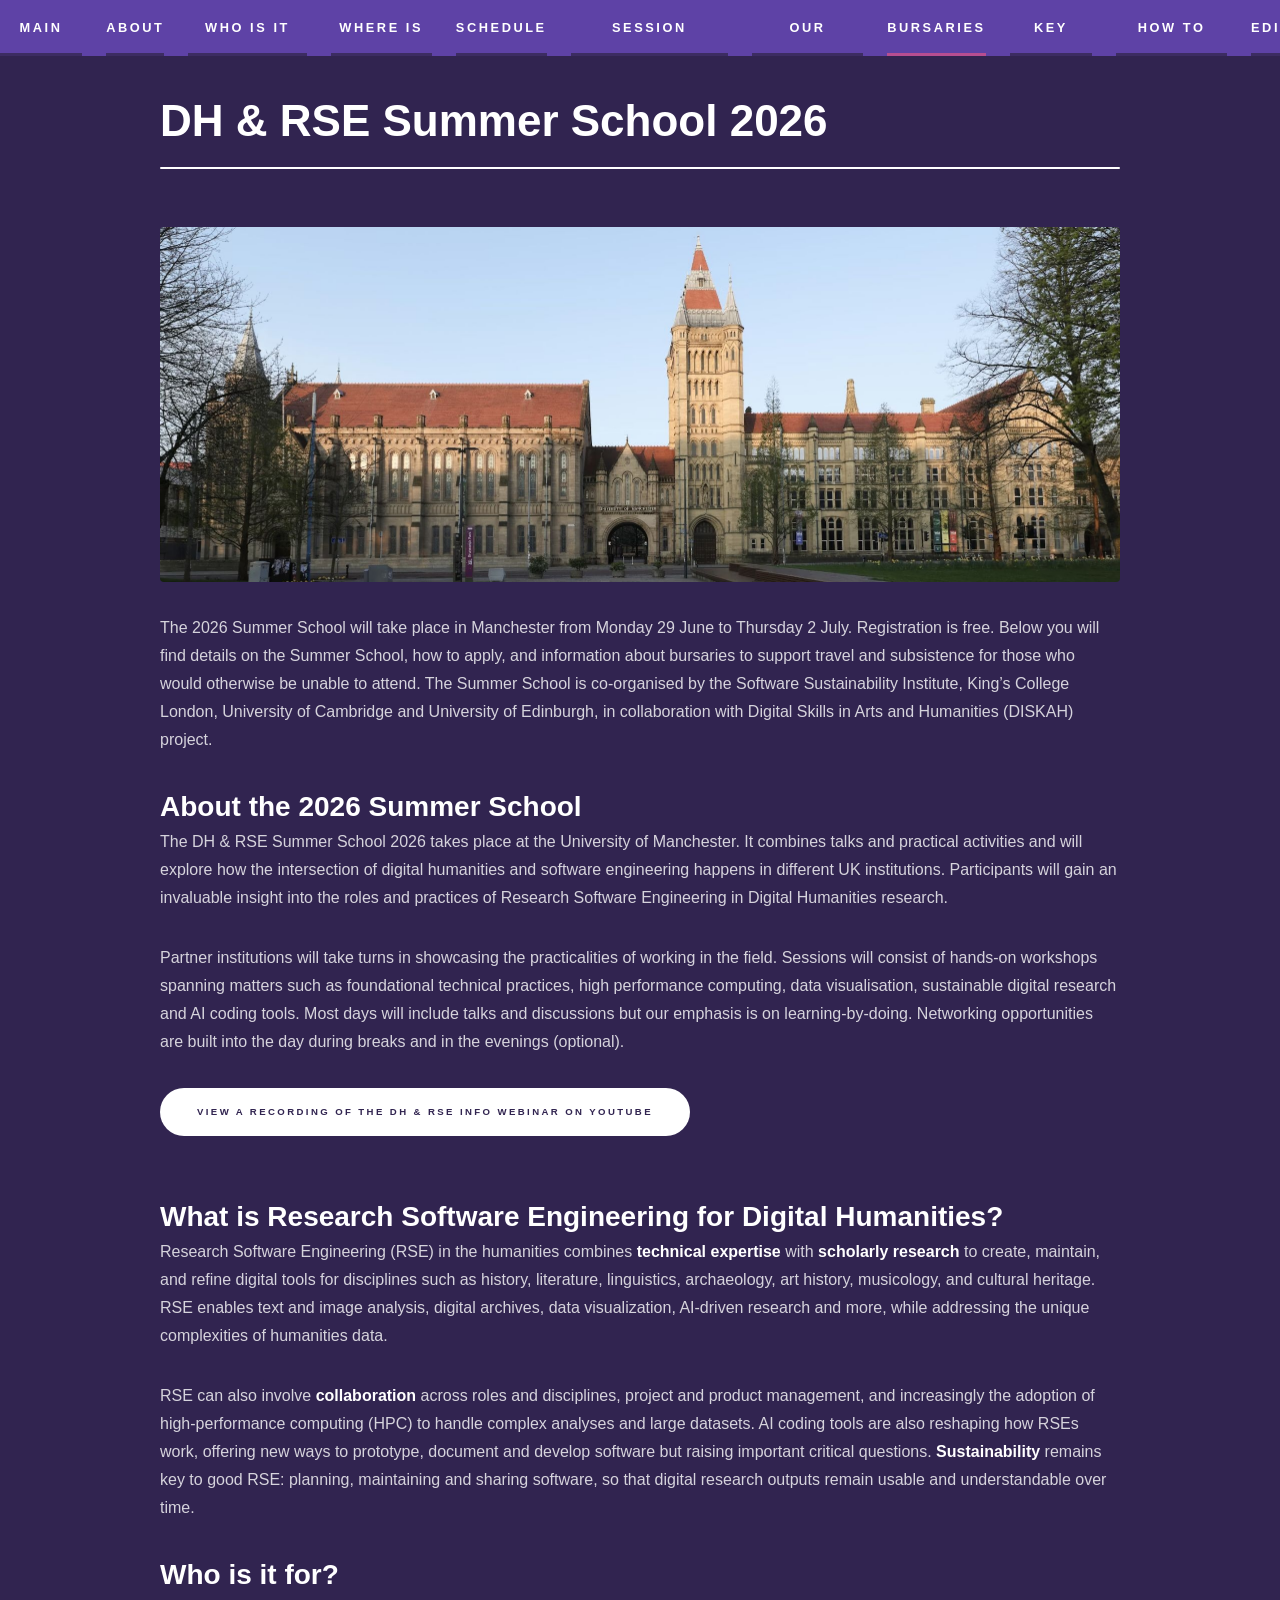
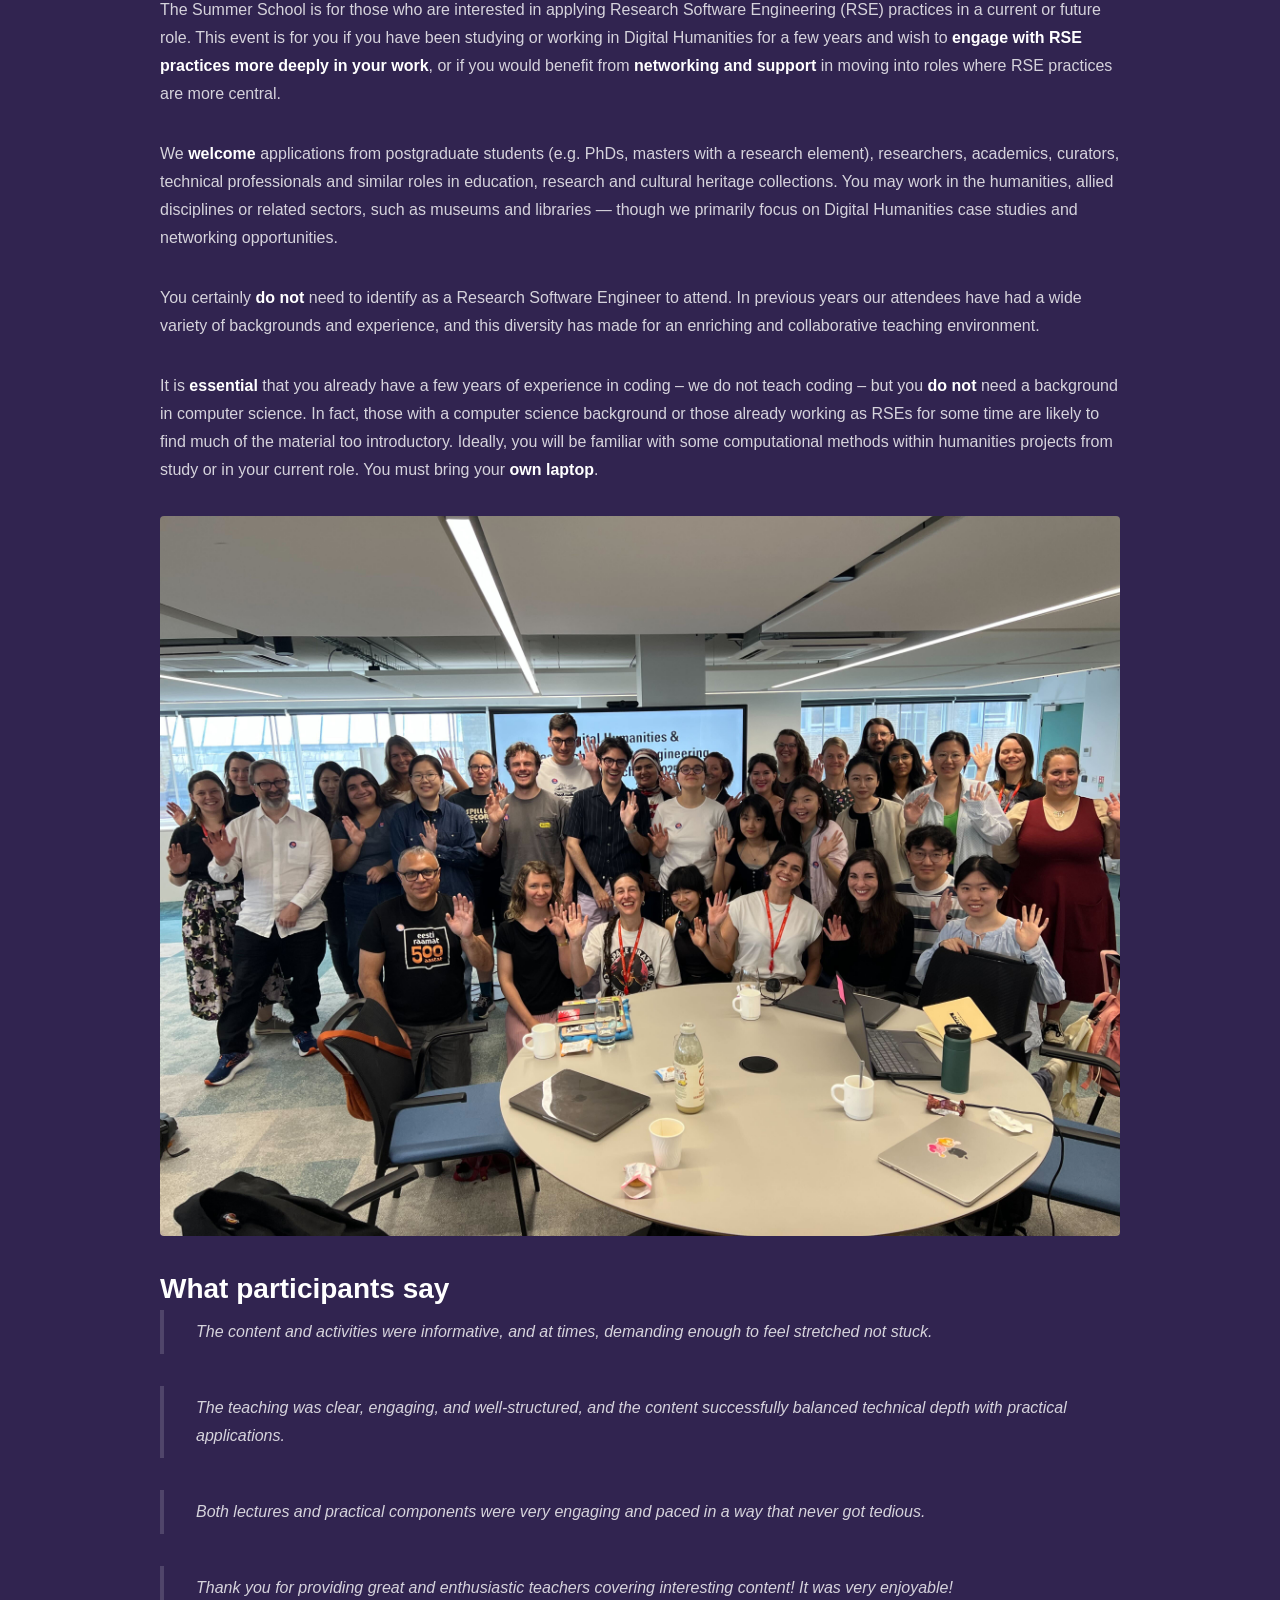
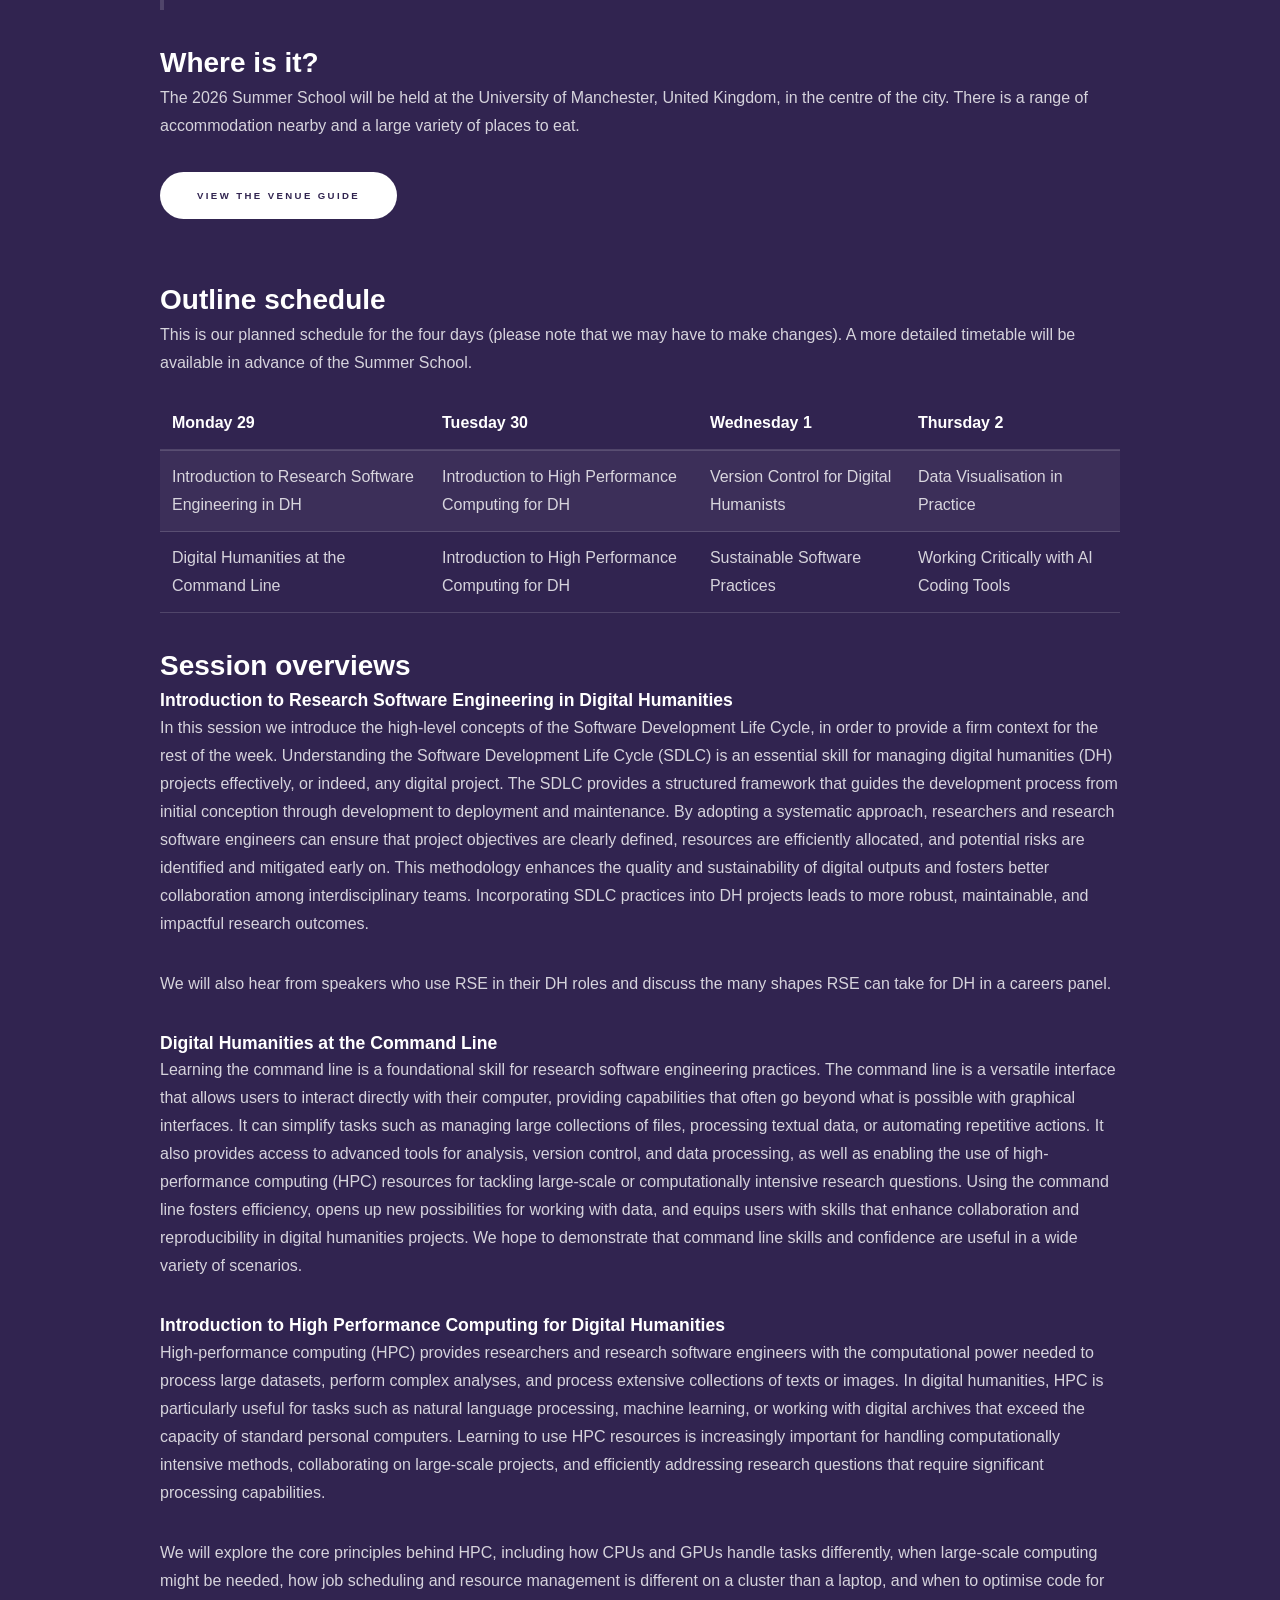
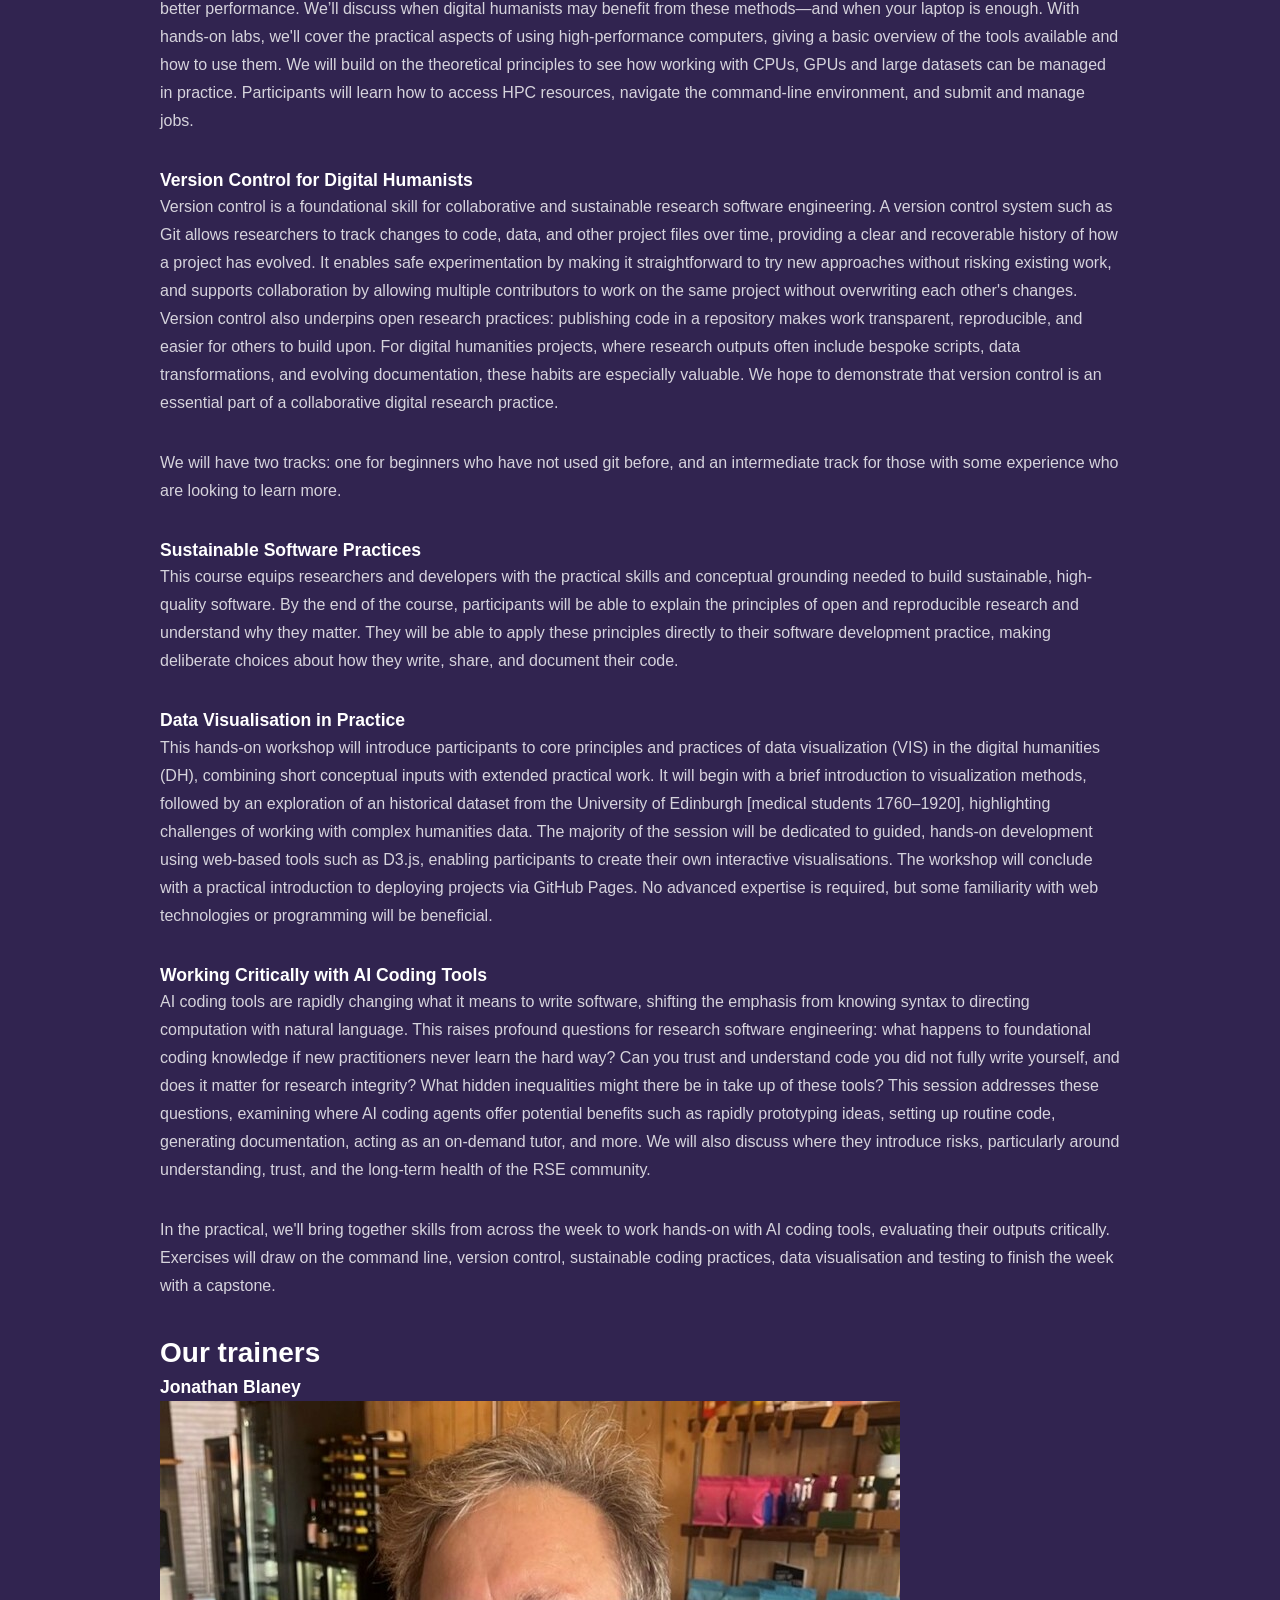
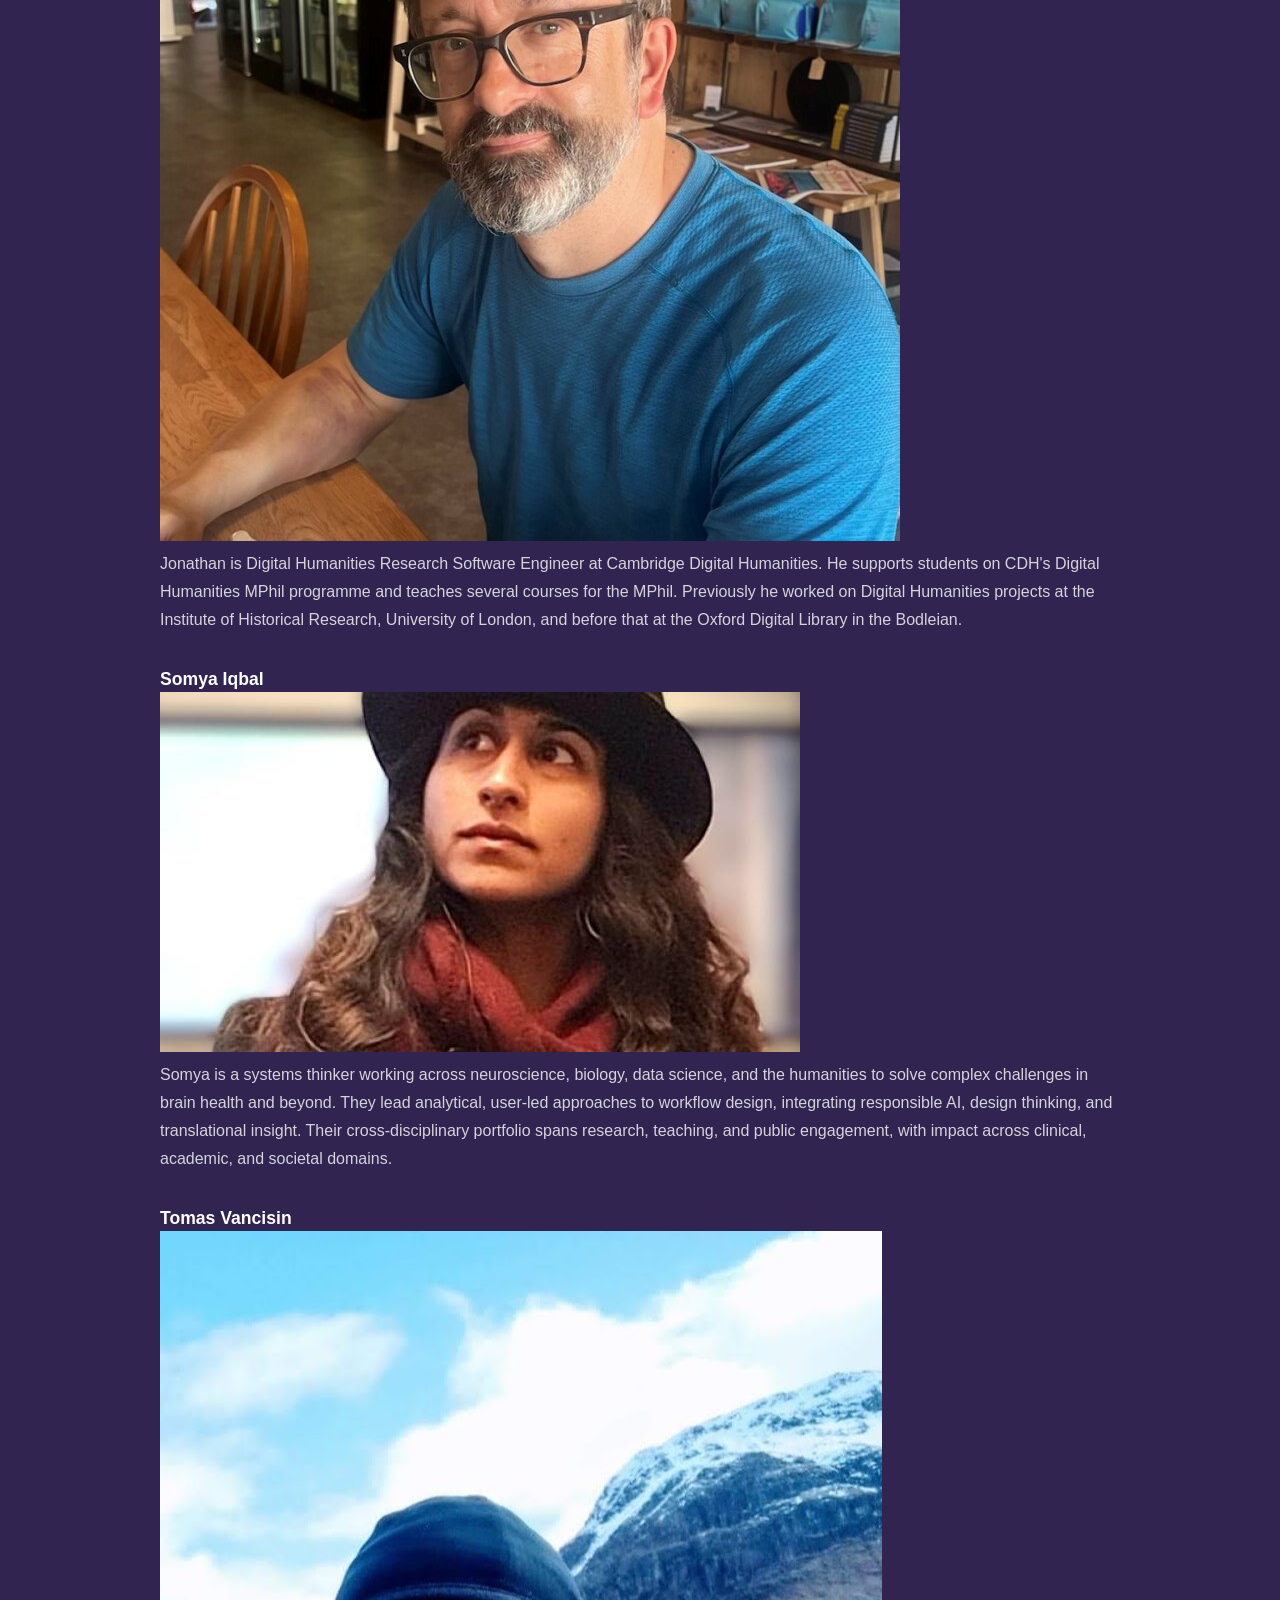
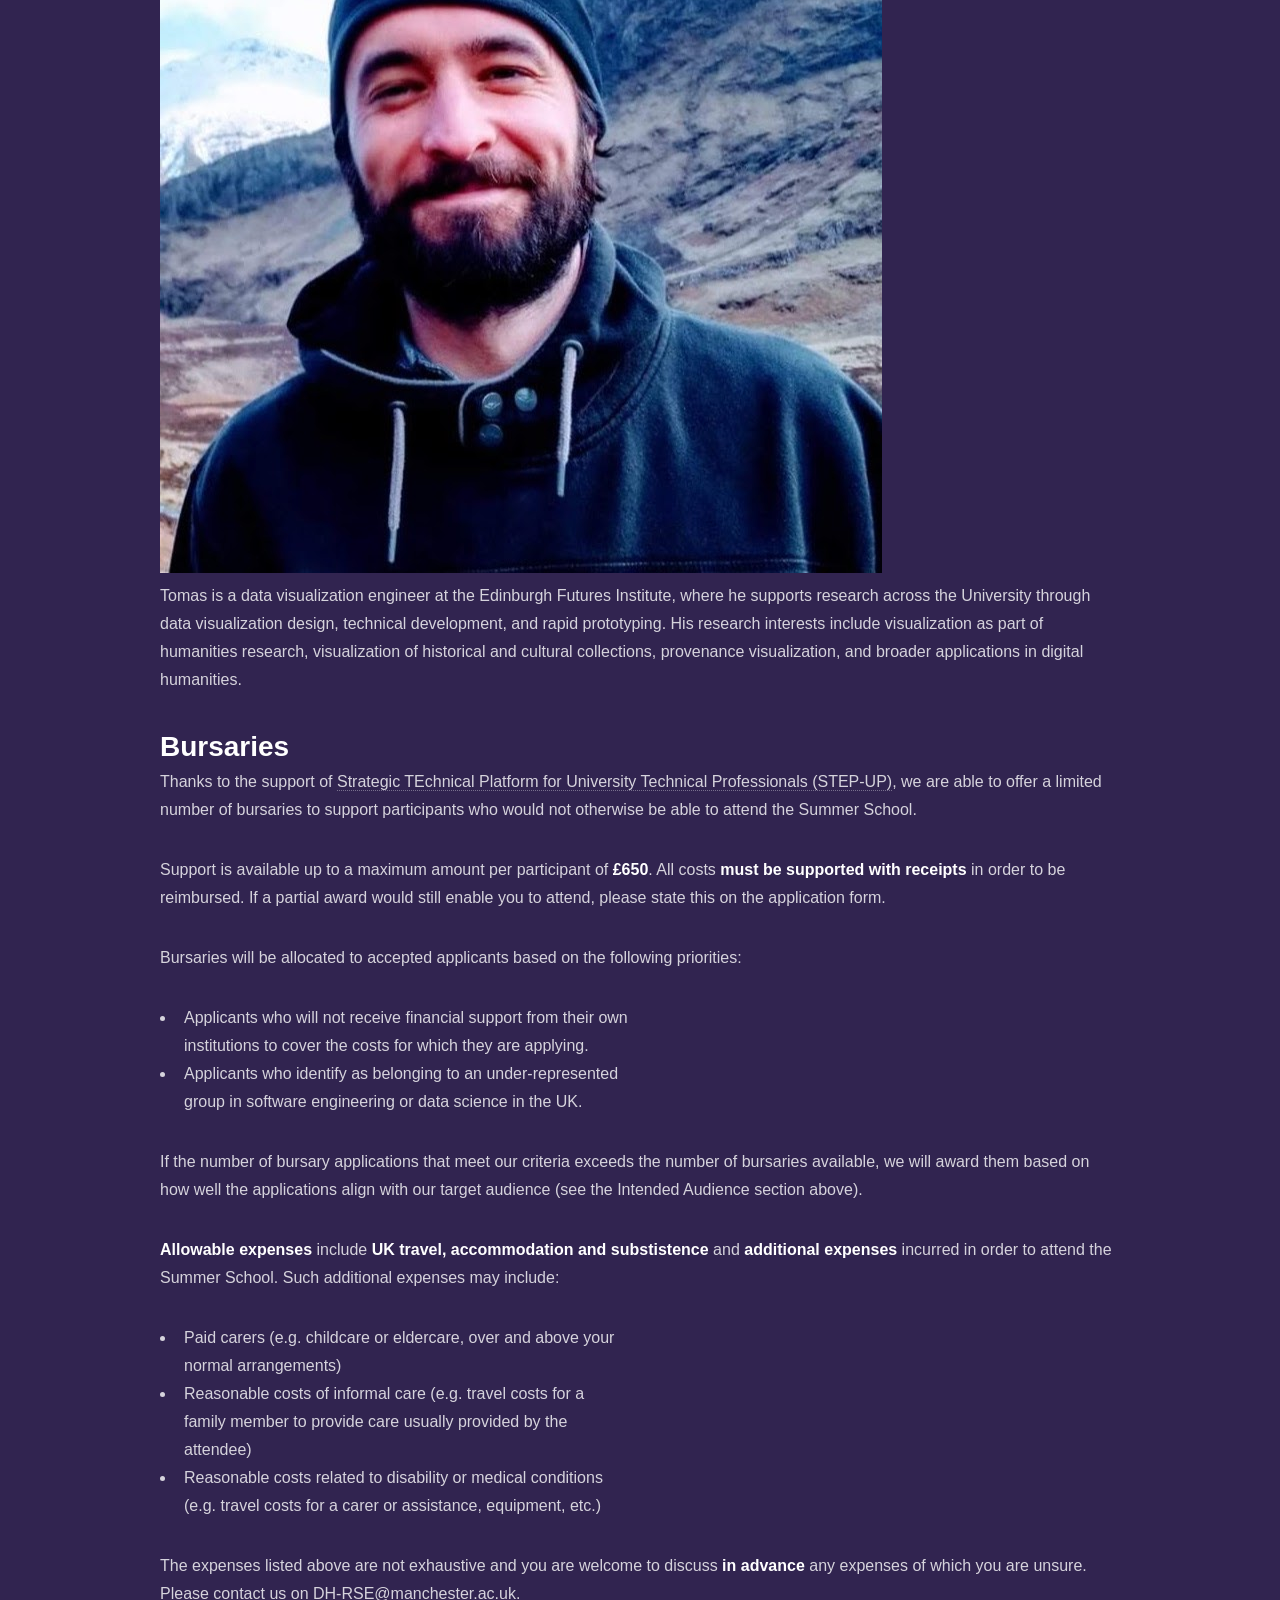
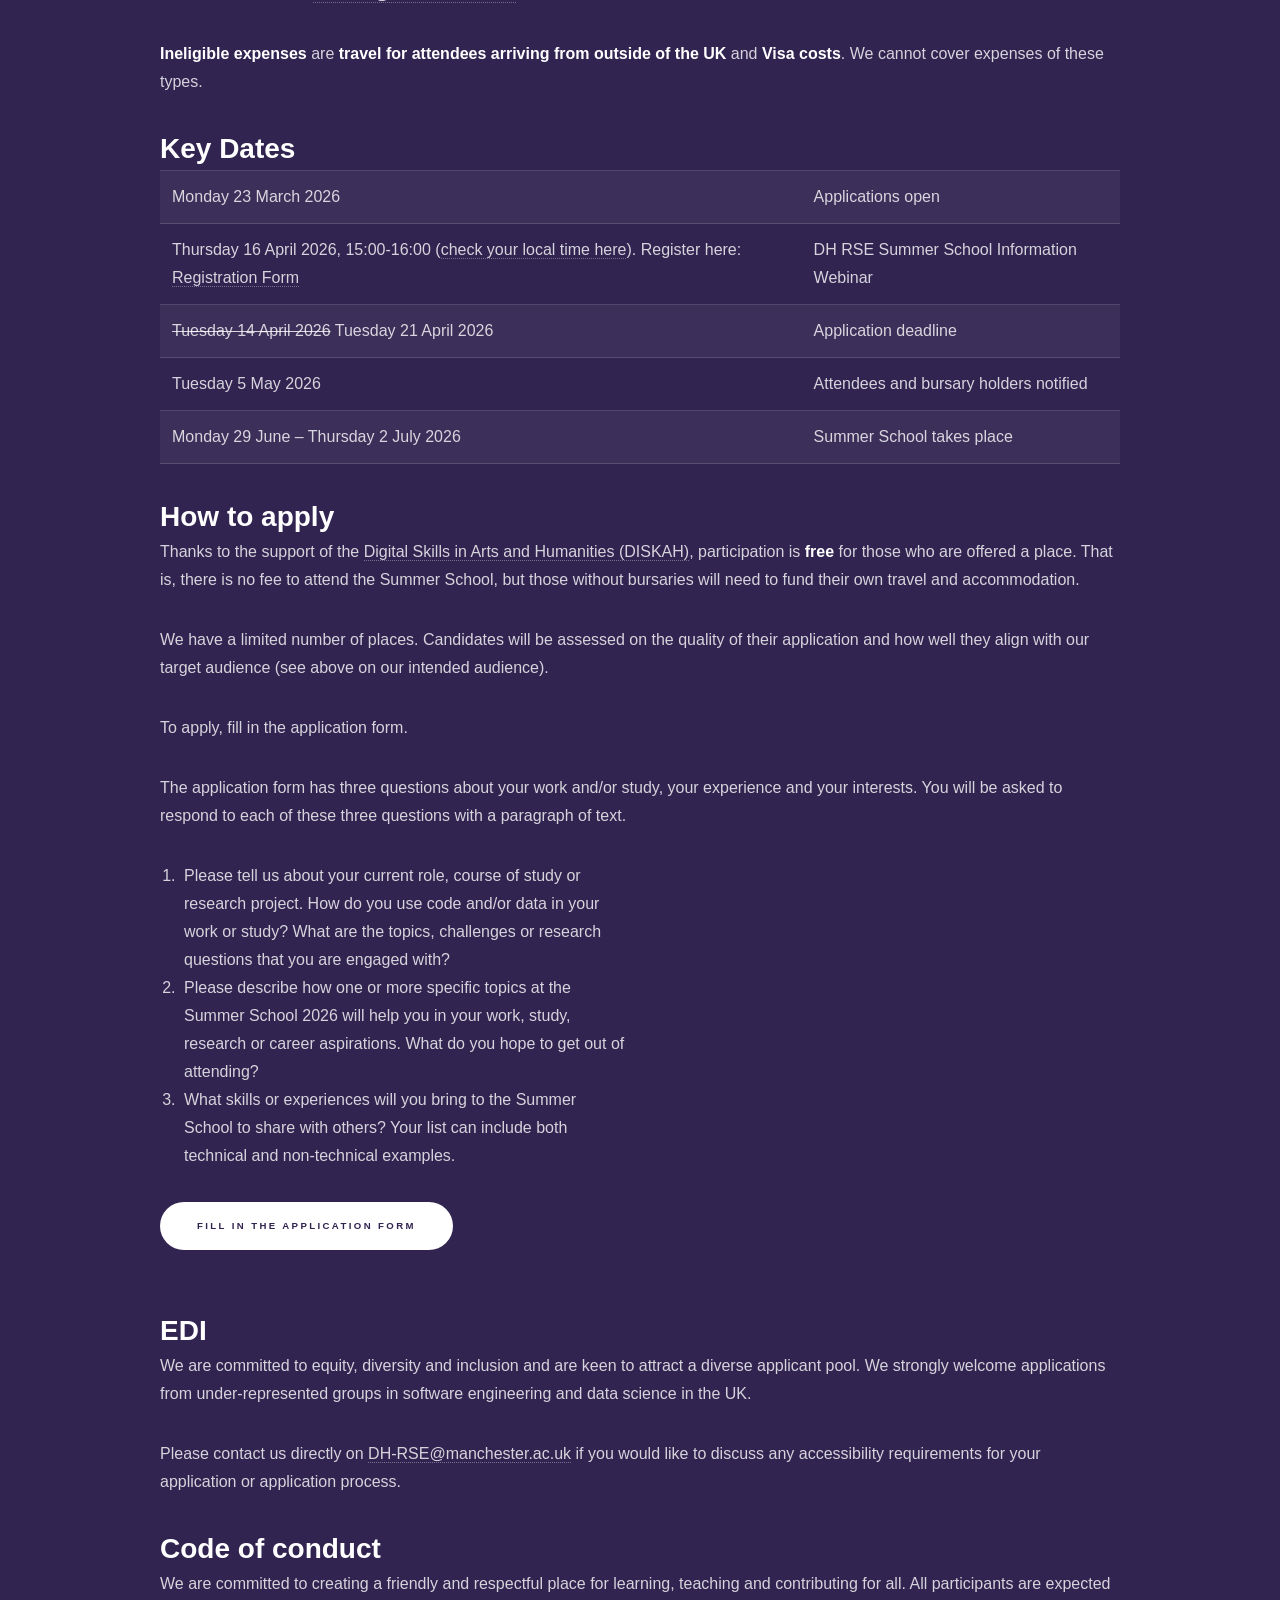
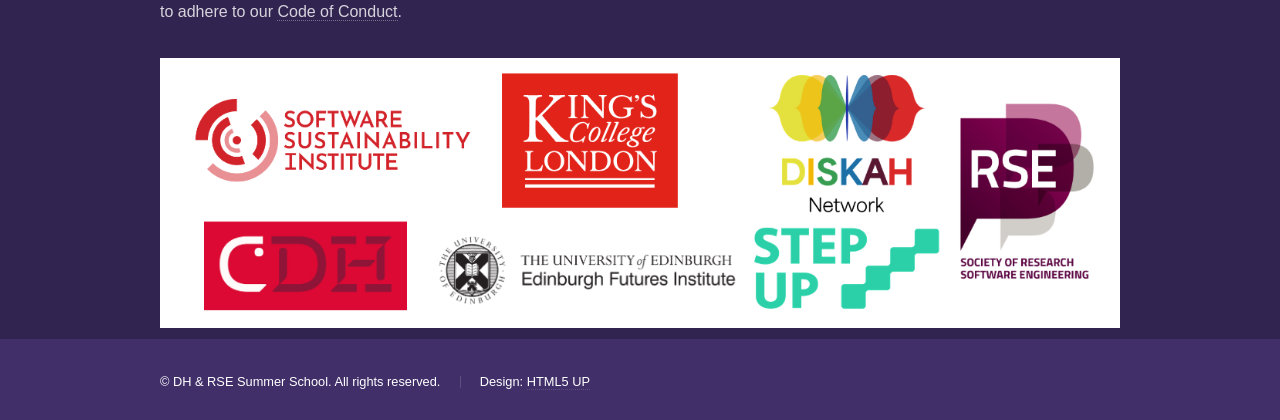
==== 2026.html @ 65054679 "correct image path again" ====
<!DOCTYPE HTML>
<!--
	Hyperspace by HTML5 UP
	html5up.net | @ajlkn
	Free for personal and commercial use under the CCA 3.0 license (html5up.net/license)
-->
<html>
	<head>
		<title>DH &amp; RSE Summer School 2026</title>
		<meta charset="utf-8" />
		<meta name="viewport" content="width=device-width, initial-scale=1, user-scalable=no" />
		<link rel="stylesheet" href="assets/css/main.css" />
		<noscript><link rel="stylesheet" href="assets/css/noscript.css" /></noscript>
		<style>
		    #sidebar {
		        background-color: #5e42a6;
		    }
		</style>
	</head>
	<body class="is-preload">

		<!-- Sidebar -->
			<section id="sidebar">
    			<div class="inner">
			        <nav>
			            <ul>
			                <li><a href="index.html">Main Page</a></li>
			                <li><a href="#about">About</a></li>
			                <li><a href="#who">Who is it for?</a></li>
			                <li><a href="#where">Where is it?</a></li>
							<li><a href="#schedule">Schedule</a></li>
			                <li><a href="#sessions">Session overviews</a></li>
					<li><a href="#trainers">Our trainers</a></li>
			                <li><a href="#bursaries">Bursaries</a></li>
							<li><a href="#dates">Key Dates</a></li>
			                <li><a href="#apply">How to apply</a></li>
							<li><a href="#edi">EDI</a></li>
			            </ul>
			        </nav>
			    </div>
			</section>

		<!-- Wrapper -->
			<div id="wrapper">

				<!-- Main -->
					<section id="main" class="wrapper">
						<div class="inner">
							<h1 class="major">DH &amp; RSE Summer School 2026</h1>
							<span class="image fit"><img src="images/pic04.jpg" alt="" /></span>
							<p>The 2026 Summer School will take place in Manchester from Monday 29 June to Thursday 2 July. Registration is free. Below you will find details on the Summer School, how to apply, and information about bursaries to support travel and subsistence for those who would otherwise be unable to attend. The Summer School is co-organised by the Software Sustainability Institute, King’s College London, University of Cambridge and University of Edinburgh, in collaboration with Digital Skills in Arts and Humanities (DISKAH) project.</p>
							
							<h2 id="about">About the 2026 Summer School</h2>
							<p>The DH &amp; RSE Summer School 2026 takes place at the University of Manchester. It combines talks and practical activities and will explore how the intersection of digital humanities and software engineering happens in different UK institutions. Participants will gain an invaluable insight into the roles and practices of Research Software Engineering in Digital Humanities research.</p>
							<p> Partner institutions will take turns in showcasing the practicalities of working in the field. Sessions will consist of hands-on workshops spanning matters such as foundational technical practices, high performance computing, data visualisation, sustainable digital research and AI coding tools. Most days will include talks and discussions but our emphasis is on learning-by-doing. Networking opportunities are built into the day during breaks and in the evenings (optional).</p>
							<a href="https://youtu.be/FRD8tSGB6t0" class="button primary">View a recording of the DH & RSE Info Webinar on Youtube</a> 
							<p>&nbsp;</p>
							
							<h2>What is Research Software Engineering for Digital Humanities?</h2>
							<p> Research Software Engineering (RSE) in the humanities combines <strong>technical expertise</strong> with <strong>scholarly research</strong> to create, maintain, and refine digital tools for disciplines such as history, literature, linguistics, archaeology, art history, musicology, and cultural heritage. RSE enables text and image analysis, digital archives, data visualization, AI-driven research and more, while addressing the unique complexities of humanities data.</p>

							<p>RSE can also involve <strong>collaboration</strong> across roles and disciplines, project and product management, and increasingly the adoption of high-performance computing (HPC) to handle complex analyses and large datasets. AI coding tools are also reshaping how RSEs work, offering new ways to prototype, document and develop software but raising important critical questions. <strong>Sustainability</strong> remains key to good RSE: planning, maintaining and sharing software, so that digital research outputs remain usable and understandable over time.</p>

							<h2 id="who">Who is it for?</h2>
							<p>The Summer School is for those who are interested in applying Research Software Engineering (RSE) practices in a current or future role. This event is for you if you have been studying or working in Digital Humanities for a few years and wish to <strong>engage with RSE practices more deeply in your work</strong>, or if you would benefit from <strong>networking and support</strong> in moving into roles where RSE practices are more central.</p>
							<p>We <strong>welcome</strong> applications from postgraduate students (e.g. PhDs, masters with a research element), researchers, academics, curators, technical professionals and similar roles in education, research and cultural heritage collections. You may work in the humanities, allied disciplines or related sectors, such as museums and libraries — though we primarily focus on Digital Humanities case studies and networking opportunities.</p>
							<p>You certainly <strong>do not</strong> need to identify as a Research Software Engineer to attend. In previous years our attendees have had a wide variety of backgrounds and experience, and this diversity has made for an enriching and collaborative teaching environment.</p>
							<p>It is <strong>essential</strong> that you already have a few years of experience in coding – we do not teach coding – but you <strong>do not</strong> need a background in computer science. In fact, those with a computer science background or those already working as RSEs for some time are likely to find much of the material too introductory. Ideally, you will be familiar with some computational methods within humanities projects from study or in your current role. You must bring your <strong>own laptop</strong>.
							<p>

							<span class="image fit"><img src="images/pic07.jpg" alt="" /></span>

							<h2>What participants say</h2>	
							<blockquote>The content and activities were informative, and at times, demanding enough to feel stretched not stuck.</blockquote>
							<blockquote>The teaching was clear, engaging, and well-structured, and the content successfully balanced technical depth with practical applications.</blockquote>
							<blockquote>Both lectures and practical components were very engaging and paced in a way that never got tedious.</blockquote>
							<blockquote>Thank you for providing great and enthusiastic teachers covering interesting content! It was very enjoyable!</blockquote>	
							
							<h2 id="where">Where is it?</h2>

							<p>The 2026 Summer School will be held at the University of Manchester, United Kingdom, in the centre of the city. There is a range of accommodation nearby and a large variety of places to eat.</p>
							<a href="practical-information.html" class="button primary">View the venue guide</a> 
							<p>&nbsp;</p>
							<h2 id="schedule">Outline schedule</h2>
							<p>This is our planned schedule for the four days (please note that we may have to make changes). A more detailed timetable will be available in advance of the Summer School.</p>
									<div class="table-wrapper">
										<table>
											<thead>
												<tr>
													<th>Monday 29</th>
													<th>Tuesday 30</th>
													<th>Wednesday 1</th>
													<th>Thursday 2</th>
												</tr>
											</thead>
											<tbody>
												<tr>
													<td>Introduction to Research Software Engineering in DH</td>
													<td>Introduction to High Performance Computing for DH</td>
													<td>Version Control for Digital Humanists</td>
													<td>Data Visualisation in Practice</td>
												</tr>
												<tr>
													<td>Digital Humanities at the Command Line</td>
													<td>Introduction to High Performance Computing for DH</td>
													<td>Sustainable Software Practices</td>
													<td>Working Critically with AI Coding Tools</td>
												</tr>
											</tbody>
										</table>
									</div>

							<h2 id="sessions">Session overviews</h2>
							<h3>Introduction to Research Software Engineering in Digital Humanities</h3>
							<p>In this session we introduce the high-level concepts of the Software Development Life Cycle, in order to provide a firm context for the rest of the week. Understanding the Software Development Life Cycle (SDLC) is an essential skill for managing digital humanities (DH) projects effectively, or indeed, any digital project. The SDLC provides a structured framework that guides the development process from initial conception through development to deployment and maintenance. By adopting a systematic approach, researchers and research software engineers can ensure that project objectives are clearly defined, resources are efficiently allocated, and potential risks are identified and mitigated early on. This methodology enhances the quality and sustainability of digital outputs and fosters better collaboration among interdisciplinary teams. Incorporating SDLC practices into DH projects leads to more robust, maintainable, and impactful research outcomes. </p>
							<p>We will also hear from speakers who use RSE in their DH roles and discuss the many shapes RSE can take for DH in a careers panel.</p>

							<h3>Digital Humanities at the Command Line</h3>
							<p>Learning the command line is a foundational skill for research software engineering practices. The command line is a versatile interface that allows users to interact directly with their computer, providing capabilities that often go beyond what is possible with graphical interfaces. It can simplify tasks such as managing large collections of files, processing textual data, or automating repetitive actions. It also provides access to advanced tools for analysis, version control, and data processing, as well as enabling the use of high-performance computing (HPC) resources for tackling large-scale or computationally intensive research questions. Using the command line fosters efficiency, opens up new possibilities for working with data, and equips users with skills that enhance collaboration and reproducibility in digital humanities projects. We hope to demonstrate that command line skills and confidence are useful in a wide variety of scenarios.</p>
							
							<h3>Introduction to High Performance Computing for Digital Humanities</h3>
							<p>High-performance computing (HPC) provides researchers and research software engineers with the computational power needed to process large datasets, perform complex analyses, and process extensive collections of texts or images. In digital humanities, HPC is particularly useful for tasks such as natural language processing, machine learning, or working with digital archives that exceed the capacity of standard personal computers. Learning to use HPC resources is increasingly important for handling computationally intensive methods, collaborating on large-scale projects, and efficiently addressing research questions that require significant processing capabilities. </p>
						    <p>We will explore the core principles behind HPC, including how CPUs and GPUs handle tasks differently, when large-scale computing might be needed, how job scheduling and resource management is different on a cluster than a laptop, and when to optimise code for better performance. We’ll discuss when digital humanists may benefit from these methods—and when your laptop is enough. With hands-on labs, we'll cover the practical aspects of using high-performance computers, giving a basic overview of the tools available and how to use them. We will build on the theoretical principles to see how working with CPUs, GPUs and large datasets can be managed in practice. Participants will learn how to access HPC resources, navigate the command-line environment, and submit and manage jobs.</p>

							<h3>Version Control for Digital Humanists</h3>
							<p>Version control is a foundational skill for collaborative and sustainable research software engineering. A version control system such as Git allows researchers to track changes to code, data, and other project files over time, providing a clear and recoverable history of how a project has evolved. It enables safe experimentation by making it straightforward to try new approaches without risking existing work, and supports collaboration by allowing multiple contributors to work on the same project without overwriting each other's changes. Version control also underpins open research practices: publishing code in a repository makes work transparent, reproducible, and easier for others to build upon. For digital humanities projects, where research outputs often include bespoke scripts, data transformations, and evolving documentation, these habits are especially valuable. We hope to demonstrate that version control is an essential part of a collaborative digital research practice. </p>
							<p>We will have two tracks: one for beginners who have not used git before, and an intermediate track for those with some experience who are looking to learn more.</p>

							<h3>Sustainable Software Practices</h3>
							<p>This course equips researchers and developers with the practical skills and conceptual grounding needed to build sustainable, high-quality software. By the end of the course, participants will be able to explain the principles of open and reproducible research and understand why they matter. They will be able to apply these principles directly to their software development practice, making deliberate choices about how they write, share, and document their code.</p>
							
							<h3>Data Visualisation in Practice</h3>
							<p>This hands-on workshop will introduce participants to core principles and practices of data visualization (VIS) in the digital humanities (DH), combining short conceptual inputs with extended practical work. It will begin with a brief introduction to visualization methods, followed by an exploration of an historical dataset from the University of Edinburgh [medical students 1760–1920], highlighting challenges of working with complex humanities data. The majority of the session will be dedicated to guided, hands-on development using web-based tools such as D3.js, enabling participants to create their own interactive visualisations. The workshop will conclude with a practical introduction to deploying projects via GitHub Pages. No advanced expertise is required, but some familiarity with web technologies or programming will be beneficial.</p>

							<h3>Working Critically with AI Coding Tools</h3>
							<p>AI coding tools are rapidly changing what it means to write software, shifting the emphasis from knowing syntax to directing computation with natural language. This raises profound questions for research software engineering: what happens to foundational coding knowledge if new practitioners never learn the hard way? Can you trust and understand code you did not fully write yourself, and does it matter for research integrity? What hidden inequalities might there be in take up of these tools? This session addresses these questions, examining where AI coding agents offer potential benefits such as rapidly prototyping ideas, setting up routine code, generating documentation, acting as an on-demand tutor, and more. We will also discuss where they introduce risks, particularly around understanding, trust, and the long-term health of the RSE community.</p>

							<p>In the practical, we'll bring together skills from across the week to work hands-on with AI coding tools, evaluating their outputs critically. Exercises will draw on the command line, version control, sustainable coding practices, data visualisation and testing to finish the week with a capstone.</p>
							
							<h2 id="trainers">Our trainers</h2>
							<h3>Jonathan Blaney</h3>
							<figure>
							<img src="images/jonathan.jpg" alt="portrait of Jonathan">
							</figure>
							<p>Jonathan is Digital Humanities Research Software Engineer at Cambridge Digital Humanities. He supports students on CDH's Digital Humanities MPhil programme and teaches several courses for the MPhil. Previously he worked on Digital Humanities projects at the Institute of Historical Research, University of London, and before that at the Oxford Digital Library in the Bodleian.</p> 
							<h3>Somya Iqbal</h3>

							<figure>
							<img src="images/somya.jpg" alt="portrait of Somya">
							</figure>
							<p>Somya is a systems thinker working across neuroscience, biology, data science, and the humanities to solve complex challenges in brain health and beyond. They lead analytical, user-led approaches to workflow design, integrating responsible AI, design thinking, and translational insight. Their cross-disciplinary portfolio spans research, teaching, and public engagement, with impact across clinical, academic, and societal domains.</p>
							<h3>Tomas Vancisin</h3>
							<figure>
							<img src="images/tomas.png" alt="portrait of Tomas">
							</figure>
							<p>Tomas is a data visualization engineer at the Edinburgh Futures Institute, where he supports research across the University through data visualization design, technical development, and rapid prototyping. His research interests include visualization as part of humanities research, visualization of historical and cultural collections, provenance visualization, and broader applications in digital humanities.</p>

							<h2 id="bursaries">Bursaries</h2>
							<p>Thanks to the support of <a href="https://step-up.ac.uk/">Strategic TEchnical Platform for University Technical Professionals (STEP-UP)</a>, we are able to offer a limited number of bursaries to support participants who would not otherwise be able to attend the Summer School.</p>
							<p>Support is available up to a maximum amount per participant of <strong>£650</strong>. All costs <strong>must be supported with receipts</strong> in order to be reimbursed. If a partial award would still enable you to attend, please state this on the application form.</p> 
							<p>Bursaries will be allocated to accepted applicants based on the following priorities: </p>

									<div class="row">
										<div class="col-6 col-12-medium">
										    <ul>
											<li>Applicants who will not receive financial support from their own institutions to cover the costs for which they are applying. </li>
											<li>Applicants who identify as belonging to an under-represented group in software engineering or data science in the UK. </li>
										    </ul>
										</div></div>
										<p>If the number of bursary applications that meet our criteria exceeds the number of bursaries available, we will award them based on how well the applications align with our target audience (see the Intended Audience section above).</p>
							<p><strong>Allowable expenses</strong> include <strong>UK travel, accommodation and substistence</strong> and <strong>additional expenses</strong> incurred in order to attend the Summer School. Such additional expenses may include:</p>

									<div class="row">
										<div class="col-6 col-12-medium">
										    <ul>
											<li>Paid carers (e.g. childcare or eldercare, over and above your normal arrangements) </li>
											<li>Reasonable costs of informal care (e.g. travel costs for a family member to provide care usually provided by the attendee)</li>
											<li>Reasonable costs related to disability or medical conditions (e.g. travel costs for a carer or assistance, equipment, etc.) </li>
										    </ul></div></div>
										    <p>The expenses listed above are not exhaustive and you are welcome to discuss <strong>in advance</strong> any expenses of which you are unsure. Please contact us on <a href="mailto:DH-RSE@manchester.ac.uk">DH-RSE@manchester.ac.uk</a>.</p>
										    <p><strong>Ineligible expenses</strong> are <strong>travel for attendees arriving from outside of the UK</strong> and <strong>Visa costs</strong>. We cannot cover expenses of these types.</p>
							<h2 id="dates">Key Dates</h2>
							<table>
							  <tr>
							    <td>Monday 23 March 2026</td>
							    <td>Applications open</td>
							  </tr>
							  <tr>
								<td>Thursday 16 April 2026, 15:00-16:00 (<a href="https://www.timeanddate.com/worldclock/fixedtime.html?msg=DH+RSE+Webinar&iso=20260416T15&p1=302&ah=1">check your local time here</a>). Register here: <a href="https://forms.cloud.microsoft/e/wnU5zN9x1q">Registration Form</a></td>
							  	<td>DH RSE Summer School Information Webinar</td>
							  </tr>
							  <tr>
							   <td><s>Tuesday 14 April 2026</s> Tuesday 21 April 2026</td>
							    <td>Application deadline</td>
							  </tr>
							  <tr>
							    <td>Tuesday 5 May 2026</td>
							    <td>Attendees and bursary holders notified</td>
							  </tr>
							  <tr>
							    <td>Monday 29 June – Thursday 2 July 2026</td>
							    <td>Summer School takes place</td>
							  </tr>
							</table>
							<h2 id="apply">How to apply</h2>		
							<p>Thanks to the support of the <a href="https://www.diskah.org/">Digital Skills in Arts and Humanities (DISKAH)</a>, participation is <strong>free</strong> for those who are offered a place. That is, there is no fee to attend the Summer School, but those without bursaries will need to fund their own travel and accommodation.</p>
							<p>We have a limited number of places. Candidates will be assessed on the quality of their application and how well they align with our target audience (see above on our intended audience).</p>
							<p>To apply, fill in the application form.</p>
							<p>The application form has three questions about your work and/or study, your experience and your interests. You will be asked to respond to each of these three questions with a paragraph of text.</p>


									<div class="row">
										<div class="col-6 col-12-medium">
										    <ol>
											<li>Please tell us about your current role, course of study or research project. How do you use code and/or data in your work or study? What are the topics, challenges or research questions that you are engaged with?</li>
											<li>Please describe how one or more specific topics at the Summer School 2026 will help you in your work, study, research or career aspirations. What do you hope to get out of attending?</li>

											<li>What skills or experiences will you bring to the Summer School to share with others? Your list can include both technical and non-technical examples.</li>
										    </ol>
										</div></div>
							<a href="https://forms.office.com/e/Ksh22Pkqrc" class="button primary">Fill in the Application Form</a>
							<p>&nbsp;</p>
							<h2 id="edi">EDI</h2>
							<p>We are committed to equity, diversity and inclusion and are keen to attract a diverse applicant pool. We strongly welcome applications from under-represented groups in software engineering and data science in the UK.</p>

							<p>Please contact us directly on <a href="mailto:DH-RSE@manchester.ac.uk">DH-RSE@manchester.ac.uk</a> if you would like to discuss any accessibility requirements for your application or application process.</p>
							<h2>Code of conduct</h2>
							<p>We are committed to creating a friendly and respectful place for learning, teaching and contributing for all. All participants are expected to adhere to our <a href="https://dh-rse-summer-school.github.io/DH-RSE-Website/conduct.html">Code of Conduct</a>.</p>

							</p>
						<!-- Image Banner -->
							<section class="image-banner">
								<img src="images/banner.png" alt="Summer School Logos" />
							</section>

						</div>
					</section>

			</div>

			<!-- footer --> 
			<footer id="footer" class="wrapper alt">
				<div class="inner">
					<ul class="menu">
						<li>&copy; DH &amp; RSE Summer School. All rights reserved.</li><li>Design: <a href="http://html5up.net">HTML5 UP</a></li>
					</ul>
				</div>
			</footer>
		<!-- Scripts -->
			<script src="assets/js/jquery.min.js"></script>
			<script src="assets/js/jquery.scrollex.min.js"></script>
			<script src="assets/js/jquery.scrolly.min.js"></script>
			<script src="assets/js/browser.min.js"></script>
			<script src="assets/js/breakpoints.min.js"></script>
			<script src="assets/js/util.js"></script>
			<script src="assets/js/main.js"></script>

	</body>
</html>
---- assets/css/main.css ----
@import url(fontawesome-all.min.css);

/*
	Hyperspace by HTML5 UP
	html5up.net | @ajlkn
	Free for personal and commercial use under the CCA 3.0 license (html5up.net/license)
*/

html, body, div, span, applet, object,
iframe, h1, h2, h3, h4, h5, h6, p, blockquote,
pre, a, abbr, acronym, address, big, cite,
code, del, dfn, em, img, ins, kbd, q, s, samp,
small, strike, strong, sub, sup, tt, var, b,
u, i, center, dl, dt, dd, ol, ul, li, fieldset,
form, label, legend, table, caption, tbody,
tfoot, thead, tr, th, td, article, aside,
canvas, details, embed, figure, figcaption,
footer, header, hgroup, menu, nav, output, ruby,
section, summary, time, mark, audio, video {
	margin: 0;
	padding: 0;
	border: 0;
	font-size: 100%;
	font: inherit;
	vertical-align: baseline;}

article, aside, details, figcaption, figure,
footer, header, hgroup, menu, nav, section {
	display: block;}

body {
	line-height: 1;
}

ol, ul {
	list-style: none;
}

blockquote, q {
	quotes: none;
}

	blockquote:before, blockquote:after, q:before, q:after {
		content: '';
		content: none;
	}

table {
	border-collapse: collapse;
	border-spacing: 0;
}

body {
	-webkit-text-size-adjust: none;
}

mark {
	background-color: transparent;
	color: inherit;
}

input::-moz-focus-inner {
	border: 0;
	padding: 0;
}

input, select, textarea {
	-moz-appearance: none;
	-webkit-appearance: none;
	-ms-appearance: none;
	appearance: none;
}

/* Basic */

	@-ms-viewport {
		width: device-width;
	}

	body {
		-ms-overflow-style: scrollbar;
	}

	@media screen and (max-width: 480px) {

		html, body {
			min-width: 320px;
		}

	}

	html {
		box-sizing: border-box;
	}

	*, *:before, *:after {
		box-sizing: inherit;
	}

	body {
		background: #312450;
	}

		body.is-preload *, body.is-preload *:before, body.is-preload *:after {
			-moz-animation: none !important;
			-webkit-animation: none !important;
			-ms-animation: none !important;
			animation: none !important;
			-moz-transition: none !important;
			-webkit-transition: none !important;
			-ms-transition: none !important;
			transition: none !important;
		}

/* Type */

	body, input, select, textarea {
		color: rgba(255, 255, 255, 0.8);
		font-family: Arial, Helvetica, sans-serif;
		font-size: 16.5pt;
		font-weight: normal;
		line-height: 1.75;
	}

		@media screen and (max-width: 1680px) {

			body, input, select, textarea {
				font-size: 13pt;
			}

		}

		@media screen and (max-width: 1280px) {

			body, input, select, textarea {
				font-size: 12pt;
			}

		}

		@media screen and (max-width: 360px) {

			body, input, select, textarea {
				font-size: 11pt;
			}

		}

	a {
		-moz-transition: color 0.2s ease, border-bottom-color 0.2s ease;
		-webkit-transition: color 0.2s ease, border-bottom-color 0.2s ease;
		-ms-transition: color 0.2s ease, border-bottom-color 0.2s ease;
		transition: color 0.2s ease, border-bottom-color 0.2s ease;
		border-bottom: dotted 1px rgba(255, 255, 255, 0.35);
		color: inherit;
		text-decoration: none;
	}

		a:hover {
			border-bottom-color: transparent;
			color: #ffffff;
		}

	strong, b {
		color: #ffffff;
		font-weight: bold;
	}

	em, i {
		font-style: italic;
	}

	p {
		margin: 0 0 2em 0;
	}

	h1, h2, h3, h4, h5, h6 {
		color: #ffffff;
		font-weight: bold;
		line-height: 1.5;
		/* margin: 0 0 0.5em 0; */
	}

		h1 a, h2 a, h3 a, h4 a, h5 a, h6 a {
			color: inherit;
			text-decoration: none;
		}

	h1 {
		font-size: 2.75em;
	}

		h1.major {
			margin: 0 0 1.3em 0;
			position: relative;
			padding-bottom: 0.35em;
		}

			h1.major:after {
				background-image: -moz-linear-gradient(to right, #FFFFFF, #FFFFFF);
				background-image: -webkit-linear-gradient(to right, #FFFFFF, #FFFFFF);
				background-image: -ms-linear-gradient(to right, #FFFFFF, #FFFFFF);
				background-image: linear-gradient(to right, #FFFFFF, #FFFFFF);
				-moz-transition: max-width 0.2s ease;
				-webkit-transition: max-width 0.2s ease;
				-ms-transition: max-width 0.2s ease;
				transition: max-width 0.2s ease;
				border-radius: 0.2em;
				bottom: 0;
				content: '';
				height: 0.05em;
				position: absolute;
				right: 0;
				width: 100%;
			}

	h2 {
		font-size: 1.75em;
	}

	h3 {
		font-size: 1.1em;
	}

	h4 {
		font-size: 1em;
	}

	h5 {
		font-size: 0.8em;
	}

	h6 {
		font-size: 0.6em;
	}

	@media screen and (max-width: 736px) {

		h1 {
			font-size: 2em;
		}

		h2 {
			font-size: 1.25em;
		}

		h3 {
			font-size: 1em;
		}

		h4 {
			font-size: 0.8em;
		}

		h5 {
			font-size: 0.6em;
		}

		h6 {
			font-size: 0.6em;
		}

	}

	sub {
		font-size: 0.8em;
		position: relative;
		top: 0.5em;
	}

	sup {
		font-size: 0.8em;
		position: relative;
		top: -0.5em;
	}

	blockquote {
		border-left: solid 4px rgba(255, 255, 255, 0.15);
		font-style: italic;
		margin: 0 0 2em 0;
		padding: 0.5em 0 0.5em 2em;
	}

	code {
		background: rgba(255, 255, 255, 0.05);
		border-radius: 0.25em;
		border: solid 1px rgba(255, 255, 255, 0.15);
		font-family: "Courier New", monospace;
		font-size: 0.9em;
		margin: 0 0.25em;
		padding: 0.25em 0.65em;
	}

	pre {
		-webkit-overflow-scrolling: touch;
		font-family: "Courier New", monospace;
		font-size: 0.9em;
		margin: 0 0 2em 0;
	}

		pre code {
			display: block;
			line-height: 1.75em;
			padding: 1em 1.5em;
			overflow-x: auto;
		}

	hr {
		border: 0;
		border-bottom: solid 1px rgba(255, 255, 255, 0.15);
		margin: 2em 0;
	}

		hr.major {
			margin: 3em 0;
		}

	.align-left {
		text-align: left;
	}

	.align-center {
		text-align: center;
	}

	.align-right {
		text-align: right;
	}

/* Row */

	.row {
		display: flex;
		flex-wrap: wrap;
		box-sizing: border-box;
		align-items: stretch;
	}

		.row > * {
			box-sizing: border-box;
		}

		.row.gtr-uniform > * > :last-child {
			margin-bottom: 0;
		}

		.row.aln-left {
			justify-content: flex-start;
		}

		.row.aln-center {
			justify-content: center;
		}

		.row.aln-right {
			justify-content: flex-end;
		}

		.row.aln-top {
			align-items: flex-start;
		}

		.row.aln-middle {
			align-items: center;
		}

		.row.aln-bottom {
			align-items: flex-end;
		}

		.row > .imp {
			order: -1;
		}

		.row > .col-1 {
			width: 8.33333%;
		}

		.row > .off-1 {
			margin-left: 8.33333%;
		}

		.row > .col-2 {
			width: 16.66667%;
		}

		.row > .off-2 {
			margin-left: 16.66667%;
		}

		.row > .col-3 {
			width: 25%;
		}

		.row > .off-3 {
			margin-left: 25%;
		}

		.row > .col-4 {
			width: 33.33333%;
		}

		.row > .off-4 {
			margin-left: 33.33333%;
		}

		.row > .col-5 {
			width: 41.66667%;
		}

		.row > .off-5 {
			margin-left: 41.66667%;
		}

		.row > .col-6 {
			width: 50%;
		}

		.row > .off-6 {
			margin-left: 50%;
		}

		.row > .col-7 {
			width: 58.33333%;
		}

		.row > .off-7 {
			margin-left: 58.33333%;
		}

		.row > .col-8 {
			width: 66.66667%;
		}

		.row > .off-8 {
			margin-left: 66.66667%;
		}

		.row > .col-9 {
			width: 75%;
		}

		.row > .off-9 {
			margin-left: 75%;
		}

		.row > .col-10 {
			width: 83.33333%;
		}

		.row > .off-10 {
			margin-left: 83.33333%;
		}

		.row > .col-11 {
			width: 91.66667%;
		}

		.row > .off-11 {
			margin-left: 91.66667%;
		}

		.row > .col-12 {
			width: 100%;
		}

		.row > .off-12 {
			margin-left: 100%;
		}

		.row.gtr-0 {
			margin-top: 0;
			margin-left: 0em;
		}

			.row.gtr-0 > * {
				padding: 0 0 0 0em;
			}

			.row.gtr-0.gtr-uniform {
				margin-top: 0em;
			}

				.row.gtr-0.gtr-uniform > * {
					padding-top: 0em;
				}

		.row.gtr-25 {
			margin-top: 0;
			margin-left: -0.375em;
		}

			.row.gtr-25 > * {
				padding: 0 0 0 0.375em;
			}

			.row.gtr-25.gtr-uniform {
				margin-top: -0.375em;
			}

				.row.gtr-25.gtr-uniform > * {
					padding-top: 0.375em;
				}

		.row.gtr-50 {
			margin-top: 0;
			margin-left: -0.75em;
		}

			.row.gtr-50 > * {
				padding: 0 0 0 0.75em;
			}

			.row.gtr-50.gtr-uniform {
				margin-top: -0.75em;
			}

				.row.gtr-50.gtr-uniform > * {
					padding-top: 0.75em;
				}

		.row {
			margin-top: 0;
			margin-left: -1.5em;
		}

			.row > * {
				padding: 0 0 0 1.5em;
			}

			.row.gtr-uniform {
				margin-top: -1.5em;
			}

				.row.gtr-uniform > * {
					padding-top: 1.5em;
				}

		.row.gtr-150 {
			margin-top: 0;
			margin-left: -2.25em;
		}

			.row.gtr-150 > * {
				padding: 0 0 0 2.25em;
			}

			.row.gtr-150.gtr-uniform {
				margin-top: -2.25em;
			}

				.row.gtr-150.gtr-uniform > * {
					padding-top: 2.25em;
				}

		.row.gtr-200 {
			margin-top: 0;
			margin-left: -3em;
		}

			.row.gtr-200 > * {
				padding: 0 0 0 3em;
			}

			.row.gtr-200.gtr-uniform {
				margin-top: -3em;
			}

				.row.gtr-200.gtr-uniform > * {
					padding-top: 3em;
				}

		@media screen and (max-width: 1680px) {

			.row {
				display: flex;
				flex-wrap: wrap;
				box-sizing: border-box;
				align-items: stretch;
			}

				.row > * {
					box-sizing: border-box;
				}

				.row.gtr-uniform > * > :last-child {
					margin-bottom: 0;
				}

				.row.aln-left {
					justify-content: flex-start;
				}

				.row.aln-center {
					justify-content: center;
				}

				.row.aln-right {
					justify-content: flex-end;
				}

				.row.aln-top {
					align-items: flex-start;
				}

				.row.aln-middle {
					align-items: center;
				}

				.row.aln-bottom {
					align-items: flex-end;
				}

				.row > .imp-xlarge {
					order: -1;
				}

				.row > .col-1-xlarge {
					width: 8.33333%;
				}

				.row > .off-1-xlarge {
					margin-left: 8.33333%;
				}

				.row > .col-2-xlarge {
					width: 16.66667%;
				}

				.row > .off-2-xlarge {
					margin-left: 16.66667%;
				}

				.row > .col-3-xlarge {
					width: 25%;
				}

				.row > .off-3-xlarge {
					margin-left: 25%;
				}

				.row > .col-4-xlarge {
					width: 33.33333%;
				}

				.row > .off-4-xlarge {
					margin-left: 33.33333%;
				}

				.row > .col-5-xlarge {
					width: 41.66667%;
				}

				.row > .off-5-xlarge {
					margin-left: 41.66667%;
				}

				.row > .col-6-xlarge {
					width: 50%;
				}

				.row > .off-6-xlarge {
					margin-left: 50%;
				}

				.row > .col-7-xlarge {
					width: 58.33333%;
				}

				.row > .off-7-xlarge {
					margin-left: 58.33333%;
				}

				.row > .col-8-xlarge {
					width: 66.66667%;
				}

				.row > .off-8-xlarge {
					margin-left: 66.66667%;
				}

				.row > .col-9-xlarge {
					width: 75%;
				}

				.row > .off-9-xlarge {
					margin-left: 75%;
				}

				.row > .col-10-xlarge {
					width: 83.33333%;
				}

				.row > .off-10-xlarge {
					margin-left: 83.33333%;
				}

				.row > .col-11-xlarge {
					width: 91.66667%;
				}

				.row > .off-11-xlarge {
					margin-left: 91.66667%;
				}

				.row > .col-12-xlarge {
					width: 100%;
				}

				.row > .off-12-xlarge {
					margin-left: 100%;
				}

				.row.gtr-0 {
					margin-top: 0;
					margin-left: 0em;
				}

					.row.gtr-0 > * {
						padding: 0 0 0 0em;
					}

					.row.gtr-0.gtr-uniform {
						margin-top: 0em;
					}

						.row.gtr-0.gtr-uniform > * {
							padding-top: 0em;
						}

				.row.gtr-25 {
					margin-top: 0;
					margin-left: -0.375em;
				}

					.row.gtr-25 > * {
						padding: 0 0 0 0.375em;
					}

					.row.gtr-25.gtr-uniform {
						margin-top: -0.375em;
					}

						.row.gtr-25.gtr-uniform > * {
							padding-top: 0.375em;
						}

				.row.gtr-50 {
					margin-top: 0;
					margin-left: -0.75em;
				}

					.row.gtr-50 > * {
						padding: 0 0 0 0.75em;
					}

					.row.gtr-50.gtr-uniform {
						margin-top: -0.75em;
					}

						.row.gtr-50.gtr-uniform > * {
							padding-top: 0.75em;
						}

				.row {
					margin-top: 0;
					margin-left: -1.5em;
				}

					.row > * {
						padding: 0 0 0 1.5em;
					}

					.row.gtr-uniform {
						margin-top: -1.5em;
					}

						.row.gtr-uniform > * {
							padding-top: 1.5em;
						}

				.row.gtr-150 {
					margin-top: 0;
					margin-left: -2.25em;
				}

					.row.gtr-150 > * {
						padding: 0 0 0 2.25em;
					}

					.row.gtr-150.gtr-uniform {
						margin-top: -2.25em;
					}

						.row.gtr-150.gtr-uniform > * {
							padding-top: 2.25em;
						}

				.row.gtr-200 {
					margin-top: 0;
					margin-left: -3em;
				}

					.row.gtr-200 > * {
						padding: 0 0 0 3em;
					}

					.row.gtr-200.gtr-uniform {
						margin-top: -3em;
					}

						.row.gtr-200.gtr-uniform > * {
							padding-top: 3em;
						}

		}

		@media screen and (max-width: 1280px) {

			.row {
				display: flex;
				flex-wrap: wrap;
				box-sizing: border-box;
				align-items: stretch;
			}

				.row > * {
					box-sizing: border-box;
				}

				.row.gtr-uniform > * > :last-child {
					margin-bottom: 0;
				}

				.row.aln-left {
					justify-content: flex-start;
				}

				.row.aln-center {
					justify-content: center;
				}

				.row.aln-right {
					justify-content: flex-end;
				}

				.row.aln-top {
					align-items: flex-start;
				}

				.row.aln-middle {
					align-items: center;
				}

				.row.aln-bottom {
					align-items: flex-end;
				}

				.row > .imp-large {
					order: -1;
				}

				.row > .col-1-large {
					width: 8.33333%;
				}

				.row > .off-1-large {
					margin-left: 8.33333%;
				}

				.row > .col-2-large {
					width: 16.66667%;
				}

				.row > .off-2-large {
					margin-left: 16.66667%;
				}

				.row > .col-3-large {
					width: 25%;
				}

				.row > .off-3-large {
					margin-left: 25%;
				}

				.row > .col-4-large {
					width: 33.33333%;
				}

				.row > .off-4-large {
					margin-left: 33.33333%;
				}

				.row > .col-5-large {
					width: 41.66667%;
				}

				.row > .off-5-large {
					margin-left: 41.66667%;
				}

				.row > .col-6-large {
					width: 50%;
				}

				.row > .off-6-large {
					margin-left: 50%;
				}

				.row > .col-7-large {
					width: 58.33333%;
				}

				.row > .off-7-large {
					margin-left: 58.33333%;
				}

				.row > .col-8-large {
					width: 66.66667%;
				}

				.row > .off-8-large {
					margin-left: 66.66667%;
				}

				.row > .col-9-large {
					width: 75%;
				}

				.row > .off-9-large {
					margin-left: 75%;
				}

				.row > .col-10-large {
					width: 83.33333%;
				}

				.row > .off-10-large {
					margin-left: 83.33333%;
				}

				.row > .col-11-large {
					width: 91.66667%;
				}

				.row > .off-11-large {
					margin-left: 91.66667%;
				}

				.row > .col-12-large {
					width: 100%;
				}

				.row > .off-12-large {
					margin-left: 100%;
				}

				.row.gtr-0 {
					margin-top: 0;
					margin-left: 0em;
				}

					.row.gtr-0 > * {
						padding: 0 0 0 0em;
					}

					.row.gtr-0.gtr-uniform {
						margin-top: 0em;
					}

						.row.gtr-0.gtr-uniform > * {
							padding-top: 0em;
						}

				.row.gtr-25 {
					margin-top: 0;
					margin-left: -0.375em;
				}

					.row.gtr-25 > * {
						padding: 0 0 0 0.375em;
					}

					.row.gtr-25.gtr-uniform {
						margin-top: -0.375em;
					}

						.row.gtr-25.gtr-uniform > * {
							padding-top: 0.375em;
						}

				.row.gtr-50 {
					margin-top: 0;
					margin-left: -0.75em;
				}

					.row.gtr-50 > * {
						padding: 0 0 0 0.75em;
					}

					.row.gtr-50.gtr-uniform {
						margin-top: -0.75em;
					}

						.row.gtr-50.gtr-uniform > * {
							padding-top: 0.75em;
						}

				.row {
					margin-top: 0;
					margin-left: -1.5em;
				}

					.row > * {
						padding: 0 0 0 1.5em;
					}

					.row.gtr-uniform {
						margin-top: -1.5em;
					}

						.row.gtr-uniform > * {
							padding-top: 1.5em;
						}

				.row.gtr-150 {
					margin-top: 0;
					margin-left: -2.25em;
				}

					.row.gtr-150 > * {
						padding: 0 0 0 2.25em;
					}

					.row.gtr-150.gtr-uniform {
						margin-top: -2.25em;
					}

						.row.gtr-150.gtr-uniform > * {
							padding-top: 2.25em;
						}

				.row.gtr-200 {
					margin-top: 0;
					margin-left: -3em;
				}

					.row.gtr-200 > * {
						padding: 0 0 0 3em;
					}

					.row.gtr-200.gtr-uniform {
						margin-top: -3em;
					}

						.row.gtr-200.gtr-uniform > * {
							padding-top: 3em;
						}

		}

		@media screen and (max-width: 980px) {

			.row {
				display: flex;
				flex-wrap: wrap;
				box-sizing: border-box;
				align-items: stretch;
			}

				.row > * {
					box-sizing: border-box;
				}

				.row.gtr-uniform > * > :last-child {
					margin-bottom: 0;
				}

				.row.aln-left {
					justify-content: flex-start;
				}

				.row.aln-center {
					justify-content: center;
				}

				.row.aln-right {
					justify-content: flex-end;
				}

				.row.aln-top {
					align-items: flex-start;
				}

				.row.aln-middle {
					align-items: center;
				}

				.row.aln-bottom {
					align-items: flex-end;
				}

				.row > .imp-medium {
					order: -1;
				}

				.row > .col-1-medium {
					width: 8.33333%;
				}

				.row > .off-1-medium {
					margin-left: 8.33333%;
				}

				.row > .col-2-medium {
					width: 16.66667%;
				}

				.row > .off-2-medium {
					margin-left: 16.66667%;
				}

				.row > .col-3-medium {
					width: 25%;
				}

				.row > .off-3-medium {
					margin-left: 25%;
				}

				.row > .col-4-medium {
					width: 33.33333%;
				}

				.row > .off-4-medium {
					margin-left: 33.33333%;
				}

				.row > .col-5-medium {
					width: 41.66667%;
				}

				.row > .off-5-medium {
					margin-left: 41.66667%;
				}

				.row > .col-6-medium {
					width: 50%;
				}

				.row > .off-6-medium {
					margin-left: 50%;
				}

				.row > .col-7-medium {
					width: 58.33333%;
				}

				.row > .off-7-medium {
					margin-left: 58.33333%;
				}

				.row > .col-8-medium {
					width: 66.66667%;
				}

				.row > .off-8-medium {
					margin-left: 66.66667%;
				}

				.row > .col-9-medium {
					width: 75%;
				}

				.row > .off-9-medium {
					margin-left: 75%;
				}

				.row > .col-10-medium {
					width: 83.33333%;
				}

				.row > .off-10-medium {
					margin-left: 83.33333%;
				}

				.row > .col-11-medium {
					width: 91.66667%;
				}

				.row > .off-11-medium {
					margin-left: 91.66667%;
				}

				.row > .col-12-medium {
					width: 100%;
				}

				.row > .off-12-medium {
					margin-left: 100%;
				}

				.row.gtr-0 {
					margin-top: 0;
					margin-left: 0em;
				}

					.row.gtr-0 > * {
						padding: 0 0 0 0em;
					}

					.row.gtr-0.gtr-uniform {
						margin-top: 0em;
					}

						.row.gtr-0.gtr-uniform > * {
							padding-top: 0em;
						}

				.row.gtr-25 {
					margin-top: 0;
					margin-left: -0.375em;
				}

					.row.gtr-25 > * {
						padding: 0 0 0 0.375em;
					}

					.row.gtr-25.gtr-uniform {
						margin-top: -0.375em;
					}

						.row.gtr-25.gtr-uniform > * {
							padding-top: 0.375em;
						}

				.row.gtr-50 {
					margin-top: 0;
					margin-left: -0.75em;
				}

					.row.gtr-50 > * {
						padding: 0 0 0 0.75em;
					}

					.row.gtr-50.gtr-uniform {
						margin-top: -0.75em;
					}

						.row.gtr-50.gtr-uniform > * {
							padding-top: 0.75em;
						}

				.row {
					margin-top: 0;
					margin-left: -1.5em;
				}

					.row > * {
						padding: 0 0 0 1.5em;
					}

					.row.gtr-uniform {
						margin-top: -1.5em;
					}

						.row.gtr-uniform > * {
							padding-top: 1.5em;
						}

				.row.gtr-150 {
					margin-top: 0;
					margin-left: -2.25em;
				}

					.row.gtr-150 > * {
						padding: 0 0 0 2.25em;
					}

					.row.gtr-150.gtr-uniform {
						margin-top: -2.25em;
					}

						.row.gtr-150.gtr-uniform > * {
							padding-top: 2.25em;
						}

				.row.gtr-200 {
					margin-top: 0;
					margin-left: -3em;
				}

					.row.gtr-200 > * {
						padding: 0 0 0 3em;
					}

					.row.gtr-200.gtr-uniform {
						margin-top: -3em;
					}

						.row.gtr-200.gtr-uniform > * {
							padding-top: 3em;
						}

		}

		@media screen and (max-width: 736px) {

			.row {
				display: flex;
				flex-wrap: wrap;
				box-sizing: border-box;
				align-items: stretch;
			}

				.row > * {
					box-sizing: border-box;
				}

				.row.gtr-uniform > * > :last-child {
					margin-bottom: 0;
				}

				.row.aln-left {
					justify-content: flex-start;
				}

				.row.aln-center {
					justify-content: center;
				}

				.row.aln-right {
					justify-content: flex-end;
				}

				.row.aln-top {
					align-items: flex-start;
				}

				.row.aln-middle {
					align-items: center;
				}

				.row.aln-bottom {
					align-items: flex-end;
				}

				.row > .imp-small {
					order: -1;
				}

				.row > .col-1-small {
					width: 8.33333%;
				}

				.row > .off-1-small {
					margin-left: 8.33333%;
				}

				.row > .col-2-small {
					width: 16.66667%;
				}

				.row > .off-2-small {
					margin-left: 16.66667%;
				}

				.row > .col-3-small {
					width: 25%;
				}

				.row > .off-3-small {
					margin-left: 25%;
				}

				.row > .col-4-small {
					width: 33.33333%;
				}

				.row > .off-4-small {
					margin-left: 33.33333%;
				}

				.row > .col-5-small {
					width: 41.66667%;
				}

				.row > .off-5-small {
					margin-left: 41.66667%;
				}

				.row > .col-6-small {
					width: 50%;
				}

				.row > .off-6-small {
					margin-left: 50%;
				}

				.row > .col-7-small {
					width: 58.33333%;
				}

				.row > .off-7-small {
					margin-left: 58.33333%;
				}

				.row > .col-8-small {
					width: 66.66667%;
				}

				.row > .off-8-small {
					margin-left: 66.66667%;
				}

				.row > .col-9-small {
					width: 75%;
				}

				.row > .off-9-small {
					margin-left: 75%;
				}

				.row > .col-10-small {
					width: 83.33333%;
				}

				.row > .off-10-small {
					margin-left: 83.33333%;
				}

				.row > .col-11-small {
					width: 91.66667%;
				}

				.row > .off-11-small {
					margin-left: 91.66667%;
				}

				.row > .col-12-small {
					width: 100%;
				}

				.row > .off-12-small {
					margin-left: 100%;
				}

				.row.gtr-0 {
					margin-top: 0;
					margin-left: 0em;
				}

					.row.gtr-0 > * {
						padding: 0 0 0 0em;
					}

					.row.gtr-0.gtr-uniform {
						margin-top: 0em;
					}

						.row.gtr-0.gtr-uniform > * {
							padding-top: 0em;
						}

				.row.gtr-25 {
					margin-top: 0;
					margin-left: -0.375em;
				}

					.row.gtr-25 > * {
						padding: 0 0 0 0.375em;
					}

					.row.gtr-25.gtr-uniform {
						margin-top: -0.375em;
					}

						.row.gtr-25.gtr-uniform > * {
							padding-top: 0.375em;
						}

				.row.gtr-50 {
					margin-top: 0;
					margin-left: -0.75em;
				}

					.row.gtr-50 > * {
						padding: 0 0 0 0.75em;
					}

					.row.gtr-50.gtr-uniform {
						margin-top: -0.75em;
					}

						.row.gtr-50.gtr-uniform > * {
							padding-top: 0.75em;
						}

				.row {
					margin-top: 0;
					margin-left: -1.5em;
				}

					.row > * {
						padding: 0 0 0 1.5em;
					}

					.row.gtr-uniform {
						margin-top: -1.5em;
					}

						.row.gtr-uniform > * {
							padding-top: 1.5em;
						}

				.row.gtr-150 {
					margin-top: 0;
					margin-left: -2.25em;
				}

					.row.gtr-150 > * {
						padding: 0 0 0 2.25em;
					}

					.row.gtr-150.gtr-uniform {
						margin-top: -2.25em;
					}

						.row.gtr-150.gtr-uniform > * {
							padding-top: 2.25em;
						}

				.row.gtr-200 {
					margin-top: 0;
					margin-left: -3em;
				}

					.row.gtr-200 > * {
						padding: 0 0 0 3em;
					}

					.row.gtr-200.gtr-uniform {
						margin-top: -3em;
					}

						.row.gtr-200.gtr-uniform > * {
							padding-top: 3em;
						}

		}

		@media screen and (max-width: 480px) {

			.row {
				display: flex;
				flex-wrap: wrap;
				box-sizing: border-box;
				align-items: stretch;
			}

				.row > * {
					box-sizing: border-box;
				}

				.row.gtr-uniform > * > :last-child {
					margin-bottom: 0;
				}

				.row.aln-left {
					justify-content: flex-start;
				}

				.row.aln-center {
					justify-content: center;
				}

				.row.aln-right {
					justify-content: flex-end;
				}

				.row.aln-top {
					align-items: flex-start;
				}

				.row.aln-middle {
					align-items: center;
				}

				.row.aln-bottom {
					align-items: flex-end;
				}

				.row > .imp-xsmall {
					order: -1;
				}

				.row > .col-1-xsmall {
					width: 8.33333%;
				}

				.row > .off-1-xsmall {
					margin-left: 8.33333%;
				}

				.row > .col-2-xsmall {
					width: 16.66667%;
				}

				.row > .off-2-xsmall {
					margin-left: 16.66667%;
				}

				.row > .col-3-xsmall {
					width: 25%;
				}

				.row > .off-3-xsmall {
					margin-left: 25%;
				}

				.row > .col-4-xsmall {
					width: 33.33333%;
				}

				.row > .off-4-xsmall {
					margin-left: 33.33333%;
				}

				.row > .col-5-xsmall {
					width: 41.66667%;
				}

				.row > .off-5-xsmall {
					margin-left: 41.66667%;
				}

				.row > .col-6-xsmall {
					width: 50%;
				}

				.row > .off-6-xsmall {
					margin-left: 50%;
				}

				.row > .col-7-xsmall {
					width: 58.33333%;
				}

				.row > .off-7-xsmall {
					margin-left: 58.33333%;
				}

				.row > .col-8-xsmall {
					width: 66.66667%;
				}

				.row > .off-8-xsmall {
					margin-left: 66.66667%;
				}

				.row > .col-9-xsmall {
					width: 75%;
				}

				.row > .off-9-xsmall {
					margin-left: 75%;
				}

				.row > .col-10-xsmall {
					width: 83.33333%;
				}

				.row > .off-10-xsmall {
					margin-left: 83.33333%;
				}

				.row > .col-11-xsmall {
					width: 91.66667%;
				}

				.row > .off-11-xsmall {
					margin-left: 91.66667%;
				}

				.row > .col-12-xsmall {
					width: 100%;
				}

				.row > .off-12-xsmall {
					margin-left: 100%;
				}

				.row.gtr-0 {
					margin-top: 0;
					margin-left: 0em;
				}

					.row.gtr-0 > * {
						padding: 0 0 0 0em;
					}

					.row.gtr-0.gtr-uniform {
						margin-top: 0em;
					}

						.row.gtr-0.gtr-uniform > * {
							padding-top: 0em;
						}

				.row.gtr-25 {
					margin-top: 0;
					margin-left: -0.375em;
				}

					.row.gtr-25 > * {
						padding: 0 0 0 0.375em;
					}

					.row.gtr-25.gtr-uniform {
						margin-top: -0.375em;
					}

						.row.gtr-25.gtr-uniform > * {
							padding-top: 0.375em;
						}

				.row.gtr-50 {
					margin-top: 0;
					margin-left: -0.75em;
				}

					.row.gtr-50 > * {
						padding: 0 0 0 0.75em;
					}

					.row.gtr-50.gtr-uniform {
						margin-top: -0.75em;
					}

						.row.gtr-50.gtr-uniform > * {
							padding-top: 0.75em;
						}

				.row {
					margin-top: 0;
					margin-left: -1.5em;
				}

					.row > * {
						padding: 0 0 0 1.5em;
					}

					.row.gtr-uniform {
						margin-top: -1.5em;
					}

						.row.gtr-uniform > * {
							padding-top: 1.5em;
						}

				.row.gtr-150 {
					margin-top: 0;
					margin-left: -2.25em;
				}

					.row.gtr-150 > * {
						padding: 0 0 0 2.25em;
					}

					.row.gtr-150.gtr-uniform {
						margin-top: -2.25em;
					}

						.row.gtr-150.gtr-uniform > * {
							padding-top: 2.25em;
						}

				.row.gtr-200 {
					margin-top: 0;
					margin-left: -3em;
				}

					.row.gtr-200 > * {
						padding: 0 0 0 3em;
					}

					.row.gtr-200.gtr-uniform {
						margin-top: -3em;
					}

						.row.gtr-200.gtr-uniform > * {
							padding-top: 3em;
						}

		}

/* Box */

	.box {
		border-radius: 0.25em;
		border: solid 1px rgba(255, 255, 255, 0.15);
		margin-bottom: 2em;
		padding: 1.5em;
	}

		.box > :last-child,
		.box > :last-child > :last-child,
		.box > :last-child > :last-child > :last-child {
			margin-bottom: 0;
		}

		.box.alt {
			border: 0;
			border-radius: 0;
			padding: 0;
		}

/* Button */

	input[type="submit"],
	input[type="reset"],
	input[type="button"],
	button,
	.button {
		-moz-appearance: none;
		-webkit-appearance: none;
		-ms-appearance: none;
		appearance: none;
		-moz-transition: border-color 0.2s ease;
		-webkit-transition: border-color 0.2s ease;
		-ms-transition: border-color 0.2s ease;
		transition: border-color 0.2s ease;
		background-color: transparent;
		border: solid 1px !important;
		border-color: rgba(255, 255, 255, 0.15) !important;
		border-radius: 3em;
		color: #ffffff !important;
		cursor: pointer;
		display: inline-block;
		font-size: 0.6em;
		font-weight: bold;
		height: calc(4.75em + 2px);
		letter-spacing: 0.25em;
		line-height: 4.75em;
		outline: 0;
		padding: 0 3.75em;
		position: relative;
		text-align: center;
		text-decoration: none;
		text-transform: uppercase;
		white-space: nowrap;
	}

		input[type="submit"]:after,
		input[type="reset"]:after,
		input[type="button"]:after,
		button:after,
		.button:after {
			-moz-transform: scale(0.25);
			-webkit-transform: scale(0.25);
			-ms-transform: scale(0.25);
			transform: scale(0.25);
			pointer-events: none;
			-moz-transition: opacity 0.2s ease, -moz-transform 0.2s ease;
			-webkit-transition: opacity 0.2s ease, -webkit-transform 0.2s ease;
			-ms-transition: opacity 0.2s ease, -ms-transform 0.2s ease;
			transition: opacity 0.2s ease, transform 0.2s ease;
			background: #ffffff;
			border-radius: 3em;
			content: '';
			height: 100%;
			left: 0;
			opacity: 0;
			position: absolute;
			top: 0;
			width: 100%;
		}

		input[type="submit"].icon:before,
		input[type="reset"].icon:before,
		input[type="button"].icon:before,
		button.icon:before,
		.button.icon:before {
			margin-right: 0.75em;
		}

		input[type="submit"].fit,
		input[type="reset"].fit,
		input[type="button"].fit,
		button.fit,
		.button.fit {
			width: 100%;
		}

		input[type="submit"].small,
		input[type="reset"].small,
		input[type="button"].small,
		button.small,
		.button.small {
			font-size: 0.4em;
		}

		input[type="submit"].large,
		input[type="reset"].large,
		input[type="button"].large,
		button.large,
		.button.large {
			font-size: 0.8em;
		}

		input[type="submit"].primary,
		input[type="reset"].primary,
		input[type="button"].primary,
		button.primary,
		.button.primary {
			background-color: #ffffff;
			color: #312450 !important;
		}

			input[type="submit"].primary:after,
			input[type="reset"].primary:after,
			input[type="button"].primary:after,
			button.primary:after,
			.button.primary:after {
				display: none;
			}

		input[type="submit"].disabled, input[type="submit"]:disabled,
		input[type="reset"].disabled,
		input[type="reset"]:disabled,
		input[type="button"].disabled,
		input[type="button"]:disabled,
		button.disabled,
		button:disabled,
		.button.disabled,
		.button:disabled {
			cursor: default;
			opacity: 0.5;
			pointer-events: none;
		}

		input[type="submit"]:hover,
		input[type="reset"]:hover,
		input[type="button"]:hover,
		button:hover,
		.button:hover {
			border-color: rgba(255, 255, 255, 0.55) !important;
		}

			input[type="submit"]:hover:after,
			input[type="reset"]:hover:after,
			input[type="button"]:hover:after,
			button:hover:after,
			.button:hover:after {
				opacity: 0.05;
				-moz-transform: scale(1);
				-webkit-transform: scale(1);
				-ms-transform: scale(1);
				transform: scale(1);
			}

			input[type="submit"]:hover:active,
			input[type="reset"]:hover:active,
			input[type="button"]:hover:active,
			button:hover:active,
			.button:hover:active {
				border-color: #ffffff !important;
			}

				input[type="submit"]:hover:active:after,
				input[type="reset"]:hover:active:after,
				input[type="button"]:hover:active:after,
				button:hover:active:after,
				.button:hover:active:after {
					opacity: 0.1;
				}

/* Features */

	.features {
		display: -moz-flex;
		display: -webkit-flex;
		display: -ms-flex;
		display: flex;
		-moz-flex-wrap: wrap;
		-webkit-flex-wrap: wrap;
		-ms-flex-wrap: wrap;
		flex-wrap: wrap;
		border-radius: 0.25em;
		border: solid 1px rgba(255, 255, 255, 0.15);
		background: rgba(255, 255, 255, 0.05);
		margin: 0 0 2em 0;
	}

		.features section {
			padding: 3.5em 3em 1em 7em ;
			width: 50%;
			border-top: solid 1px rgba(255, 255, 255, 0.15);
			position: relative;
		}

			.features section:nth-child(-n + 2) {
				border-top-width: 0;
			}

			.features section:nth-child(2n) {
				border-left: solid 1px rgba(255, 255, 255, 0.15);
			}

			.features section .icon {
				-moz-transition: opacity 0.5s ease, -moz-transform 0.5s ease;
				-webkit-transition: opacity 0.5s ease, -webkit-transform 0.5s ease;
				-ms-transition: opacity 0.5s ease, -ms-transform 0.5s ease;
				transition: opacity 0.5s ease, transform 0.5s ease;
				-moz-transition-delay: 1s;
				-webkit-transition-delay: 1s;
				-ms-transition-delay: 1s;
				transition-delay: 1s;
				-moz-transform: scale(1);
				-webkit-transform: scale(1);
				-ms-transform: scale(1);
				transform: scale(1);
				position: absolute;
				left: 3em;
				top: 3em;
				opacity: 1;
			}

			.features section:nth-child(1) .icon {
				-moz-transition-delay: 0.15s;
				-webkit-transition-delay: 0.15s;
				-ms-transition-delay: 0.15s;
				transition-delay: 0.15s;
			}

			.features section:nth-child(2) .icon {
				-moz-transition-delay: 0.3s;
				-webkit-transition-delay: 0.3s;
				-ms-transition-delay: 0.3s;
				transition-delay: 0.3s;
			}

			.features section:nth-child(3) .icon {
				-moz-transition-delay: 0.45s;
				-webkit-transition-delay: 0.45s;
				-ms-transition-delay: 0.45s;
				transition-delay: 0.45s;
			}

			.features section:nth-child(4) .icon {
				-moz-transition-delay: 0.6s;
				-webkit-transition-delay: 0.6s;
				-ms-transition-delay: 0.6s;
				transition-delay: 0.6s;
			}

			.features section:nth-child(5) .icon {
				-moz-transition-delay: 0.75s;
				-webkit-transition-delay: 0.75s;
				-ms-transition-delay: 0.75s;
				transition-delay: 0.75s;
			}

			.features section:nth-child(6) .icon {
				-moz-transition-delay: 0.9s;
				-webkit-transition-delay: 0.9s;
				-ms-transition-delay: 0.9s;
				transition-delay: 0.9s;
			}

			.features section:nth-child(7) .icon {
				-moz-transition-delay: 1.05s;
				-webkit-transition-delay: 1.05s;
				-ms-transition-delay: 1.05s;
				transition-delay: 1.05s;
			}

			.features section:nth-child(8) .icon {
				-moz-transition-delay: 1.2s;
				-webkit-transition-delay: 1.2s;
				-ms-transition-delay: 1.2s;
				transition-delay: 1.2s;
			}

			.features section:nth-child(9) .icon {
				-moz-transition-delay: 1.35s;
				-webkit-transition-delay: 1.35s;
				-ms-transition-delay: 1.35s;
				transition-delay: 1.35s;
			}

			.features section:nth-child(10) .icon {
				-moz-transition-delay: 1.5s;
				-webkit-transition-delay: 1.5s;
				-ms-transition-delay: 1.5s;
				transition-delay: 1.5s;
			}

			.features section:nth-child(11) .icon {
				-moz-transition-delay: 1.65s;
				-webkit-transition-delay: 1.65s;
				-ms-transition-delay: 1.65s;
				transition-delay: 1.65s;
			}

			.features section:nth-child(12) .icon {
				-moz-transition-delay: 1.8s;
				-webkit-transition-delay: 1.8s;
				-ms-transition-delay: 1.8s;
				transition-delay: 1.8s;
			}

			.features section:nth-child(13) .icon {
				-moz-transition-delay: 1.95s;
				-webkit-transition-delay: 1.95s;
				-ms-transition-delay: 1.95s;
				transition-delay: 1.95s;
			}

			.features section:nth-child(14) .icon {
				-moz-transition-delay: 2.1s;
				-webkit-transition-delay: 2.1s;
				-ms-transition-delay: 2.1s;
				transition-delay: 2.1s;
			}

			.features section:nth-child(15) .icon {
				-moz-transition-delay: 2.25s;
				-webkit-transition-delay: 2.25s;
				-ms-transition-delay: 2.25s;
				transition-delay: 2.25s;
			}

			.features section:nth-child(16) .icon {
				-moz-transition-delay: 2.4s;
				-webkit-transition-delay: 2.4s;
				-ms-transition-delay: 2.4s;
				transition-delay: 2.4s;
			}

			.features section:nth-child(17) .icon {
				-moz-transition-delay: 2.55s;
				-webkit-transition-delay: 2.55s;
				-ms-transition-delay: 2.55s;
				transition-delay: 2.55s;
			}

			.features section:nth-child(18) .icon {
				-moz-transition-delay: 2.7s;
				-webkit-transition-delay: 2.7s;
				-ms-transition-delay: 2.7s;
				transition-delay: 2.7s;
			}

			.features section:nth-child(19) .icon {
				-moz-transition-delay: 2.85s;
				-webkit-transition-delay: 2.85s;
				-ms-transition-delay: 2.85s;
				transition-delay: 2.85s;
			}

			.features section:nth-child(20) .icon {
				-moz-transition-delay: 3s;
				-webkit-transition-delay: 3s;
				-ms-transition-delay: 3s;
				transition-delay: 3s;
			}

		.features.inactive section .icon {
			-moz-transform: scale(0.5);
			-webkit-transform: scale(0.5);
			-ms-transform: scale(0.5);
			transform: scale(0.5);
			opacity: 0;
		}

		@media screen and (max-width: 980px) {

			.features {
				display: block;
			}

				.features section {
					border-top-width: 1px !important;
					border-left-width: 0 !important;
					width: 100%;
				}

					.features section:first-child {
						border-top-width: 0 !important;
					}

		}

		@media screen and (max-width: 736px) {

			.features section {
				padding: 2.5em 1.5em 0.1em 5.5em ;
			}

				.features section .icon {
					left: 1.5em;
					top: 2em;
				}

		}

		@media screen and (max-width: 480px) {

			.features section {
				padding: 2em 1.5em 0.1em 1.5em ;
			}

				.features section .icon {
					left: 0;
					position: relative;
					top: 0;
				}

		}

/* Form */

	form {
		margin: 0 0 2em 0;
	}

		form > :last-child {
			margin-bottom: 0;
		}

		form > .fields {
			display: -moz-flex;
			display: -webkit-flex;
			display: -ms-flex;
			display: flex;
			-moz-flex-wrap: wrap;
			-webkit-flex-wrap: wrap;
			-ms-flex-wrap: wrap;
			flex-wrap: wrap;
			width: calc(100% + 3em);
			margin: -1.5em 0 2em -1.5em;
		}

			form > .fields > .field {
				-moz-flex-grow: 0;
				-webkit-flex-grow: 0;
				-ms-flex-grow: 0;
				flex-grow: 0;
				-moz-flex-shrink: 0;
				-webkit-flex-shrink: 0;
				-ms-flex-shrink: 0;
				flex-shrink: 0;
				padding: 1.5em 0 0 1.5em;
				width: calc(100% - 1.5em);
			}

				form > .fields > .field.half {
					width: calc(50% - 0.75em);
				}

				form > .fields > .field.third {
					width: calc(100%/3 - 0.5em);
				}

				form > .fields > .field.quarter {
					width: calc(25% - 0.375em);
				}

		@media screen and (max-width: 480px) {

			form > .fields {
				width: calc(100% + 3em);
				margin: -1.5em 0 2em -1.5em;
			}

				form > .fields > .field {
					padding: 1.5em 0 0 1.5em;
					width: calc(100% - 1.5em);
				}

					form > .fields > .field.half {
						width: calc(100% - 1.5em);
					}

					form > .fields > .field.third {
						width: calc(100% - 1.5em);
					}

					form > .fields > .field.quarter {
						width: calc(100% - 1.5em);
					}

		}

	label {
		color: #ffffff;
		font-weight: bold;
		line-height: 1.5;
		margin: 0 0 0.7em 0;
		display: block;
		font-size: 1.1em;
	}

	input[type="text"],
	input[type="password"],
	input[type="email"],
	input[type="tel"],
	select,
	textarea {
		-moz-appearance: none;
		-webkit-appearance: none;
		-ms-appearance: none;
		appearance: none;
		background: rgba(255, 255, 255, 0.05);
		border-radius: 0.25em;
		border: none;
		border: solid 1px rgba(255, 255, 255, 0.15);
		color: inherit;
		display: block;
		outline: 0;
		padding: 0 1em;
		text-decoration: none;
		width: 100%;
	}

		input[type="text"]:invalid,
		input[type="password"]:invalid,
		input[type="email"]:invalid,
		input[type="tel"]:invalid,
		select:invalid,
		textarea:invalid {
			box-shadow: none;
		}

		input[type="text"]:focus,
		input[type="password"]:focus,
		input[type="email"]:focus,
		input[type="tel"]:focus,
		select:focus,
		textarea:focus {
			border-color: #ffffff;
			box-shadow: 0 0 0 1px #ffffff;
		}

	select {
		background-image: url("data:image/svg+xml;charset=utf8,%3Csvg xmlns='http://www.w3.org/2000/svg' width='40' height='40' preserveAspectRatio='none' viewBox='0 0 40 40'%3E%3Cpath d='M9.4,12.3l10.4,10.4l10.4-10.4c0.2-0.2,0.5-0.4,0.9-0.4c0.3,0,0.6,0.1,0.9,0.4l3.3,3.3c0.2,0.2,0.4,0.5,0.4,0.9 c0,0.4-0.1,0.6-0.4,0.9L20.7,31.9c-0.2,0.2-0.5,0.4-0.9,0.4c-0.3,0-0.6-0.1-0.9-0.4L4.3,17.3c-0.2-0.2-0.4-0.5-0.4-0.9 c0-0.4,0.1-0.6,0.4-0.9l3.3-3.3c0.2-0.2,0.5-0.4,0.9-0.4S9.1,12.1,9.4,12.3z' fill='rgba(255, 255, 255, 0.15)' /%3E%3C/svg%3E");
		background-size: 1.25rem;
		background-repeat: no-repeat;
		background-position: calc(100% - 1rem) center;
		height: 2.75em;
		padding-right: 2.75em;
		text-overflow: ellipsis;
	}

		select option {
			color: #ffffff;
			background: #312450;
		}

		select:focus::-ms-value {
			background-color: transparent;
		}

		select::-ms-expand {
			display: none;
		}

	input[type="text"],
	input[type="password"],
	input[type="email"],
	select {
		height: 2.75em;
	}

	textarea {
		padding: 0.75em 1em;
	}

		body.is-ie textarea {
			min-height: 10em;
		}

	input[type="checkbox"],
	input[type="radio"] {
		-moz-appearance: none;
		-webkit-appearance: none;
		-ms-appearance: none;
		appearance: none;
		display: block;
		float: left;
		margin-right: -2em;
		opacity: 0;
		width: 1em;
		z-index: -1;
	}

		input[type="checkbox"] + label,
		input[type="radio"] + label {
			text-decoration: none;
			color: rgba(255, 255, 255, 0.55);
			cursor: pointer;
			display: inline-block;
			font-size: 1em;
			font-weight: normal;
			padding-left: 2.4em;
			padding-right: 0.75em;
			position: relative;
		}

			input[type="checkbox"] + label:before,
			input[type="radio"] + label:before {
				-moz-osx-font-smoothing: grayscale;
				-webkit-font-smoothing: antialiased;
				display: inline-block;
				font-style: normal;
				font-variant: normal;
				text-rendering: auto;
				line-height: 1;
				text-transform: none !important;
				font-family: 'Font Awesome 5 Free';
				font-weight: 900;
			}

			input[type="checkbox"] + label:before,
			input[type="radio"] + label:before {
				background: rgba(255, 255, 255, 0.05);
				border-radius: 0.25em;
				border: solid 1px rgba(255, 255, 255, 0.15);
				content: '';
				display: inline-block;
				font-size: 0.8em;
				height: 2.0625em;
				left: 0;
				line-height: 2.0625em;
				position: absolute;
				text-align: center;
				top: 0;
				width: 2.0625em;
			}

		input[type="checkbox"]:checked + label:before,
		input[type="radio"]:checked + label:before {
			background: #ffffff;
			border-color: #ffffff;
			color: #8e1538;
			content: '\f00c';
		}

		input[type="checkbox"]:focus + label:before,
		input[type="radio"]:focus + label:before {
			border-color: #ffffff;
			box-shadow: 0 0 0 1px #ffffff;
		}

	input[type="checkbox"] + label:before {
		border-radius: 0.25em;
	}

	input[type="radio"] + label:before {
		border-radius: 100%;
	}

	::-webkit-input-placeholder {
		color: rgba(255, 255, 255, 0.35) !important;
		opacity: 1.0;
	}

	:-moz-placeholder {
		color: rgba(255, 255, 255, 0.35) !important;
		opacity: 1.0;
	}

	::-moz-placeholder {
		color: rgba(255, 255, 255, 0.35) !important;
		opacity: 1.0;
	}

	:-ms-input-placeholder {
		color: rgba(255, 255, 255, 0.35) !important;
		opacity: 1.0;
	}

/* Icon */

	.icon {
		text-decoration: none;
		border-bottom: none;
		position: relative;
	}

		.icon:before {
			-moz-osx-font-smoothing: grayscale;
			-webkit-font-smoothing: antialiased;
			display: inline-block;
			font-style: normal;
			font-variant: normal;
			text-rendering: auto;
			line-height: 1;
			text-transform: none !important;
			font-family: 'Font Awesome 5 Free';
			font-weight: 400;
		}

		.icon > .label {
			display: none;
		}

		.icon:before {
			line-height: inherit;
		}

		.icon.solid:before {
			font-weight: 900;
		}

		.icon.brands:before {
			font-family: 'Font Awesome 5 Brands';
		}

		.icon.major {
			width: 2.5em;
			height: 2.5em;
			display: block;
			background: #ffffff;
			border-radius: 100%;
			color: #312450;
			text-align: center;
			line-height: 2.5em;
			margin: 0 0 1.3em 0;
		}

			.icon.major:before {
				font-size: 1.25em;
			}

				.wrapper.style1 .icon.major:before {
					color: #5e42a6;
				}

				.wrapper.style1-alt .icon.major:before {
					color: #493382;
				}

				.wrapper.style2 .icon.major:before {
					color: #5052b5;
				}

				.wrapper.style2-alt .icon.major:before {
					color: #3e4094;
				}

				.wrapper.style3 .icon.major:before {
					color: #8e1538;
				}

				.wrapper.style3-alt .icon.major:before {
					color: #953d75;
				}

/* Image */

	.image {
		border-radius: 0.25em;
		border: 0;
		display: inline-block;
		position: relative;
	}

		.image img {
			border-radius: 0.25em;
			display: block;
		}

		.image.left, .image.right {
			max-width: 40%;
		}

			.image.left img, .image.right img {
				width: 100%;
			}

		.image.left {
			float: left;
			margin: 0 1.5em 1em 0;
			top: 0.25em;
		}

		.image.right {
			float: right;
			margin: 0 0 1em 1.5em;
			top: 0.25em;
		}

		.image.fit {
			display: block;
			margin: 0 0 2em 0;
			width: 100%;
		}

			.image.fit img {
				width: 100%;
			}

		.image.main {
			display: block;
			margin: 0 0 3em 0;
			width: 100%;
		}

			.image.main img {
				width: 100%;
			}

/* List */

	ol {
		list-style: decimal;
		margin: 0 0 2em 0;
		padding-left: 1.25em;
	}

		ol li {
			padding-left: 0.25em;
		}

	ul {
		list-style: disc;
		margin: 0 0 2em 0;
		padding-left: 1em;
	}

		ul li {
			padding-left: 0.5em;
		}

		ul.alt {
			list-style: none;
			padding-left: 0;
		}

			ul.alt li {
				border-top: solid 1px rgba(255, 255, 255, 0.15);
				padding: 0.5em 0;
			}

				ul.alt li:first-child {
					border-top: 0;
					padding-top: 0;
				}

	dl {
		margin: 0 0 2em 0;
	}

		dl dt {
			display: block;
			font-weight: bold;
			margin: 0 0 1em 0;
		}

		dl dd {
			margin-left: 2em;
		}

/* Actions */

	ul.actions {
		display: -moz-flex;
		display: -webkit-flex;
		display: -ms-flex;
		display: flex;
		cursor: default;
		list-style: none;
		margin-left: -1em;
		padding-left: 0;
	}

		ul.actions li {
			padding: 0 0 0 1em;
			vertical-align: middle;
		}

		ul.actions.special {
			-moz-justify-content: center;
			-webkit-justify-content: center;
			-ms-justify-content: center;
			justify-content: center;
			width: 100%;
			margin-left: 0;
		}

			ul.actions.special li:first-child {
				padding-left: 0;
			}

		ul.actions.stacked {
			-moz-flex-direction: column;
			-webkit-flex-direction: column;
			-ms-flex-direction: column;
			flex-direction: column;
			margin-left: 0;
		}

			ul.actions.stacked li {
				padding: 1.3em 0 0 0;
			}

				ul.actions.stacked li:first-child {
					padding-top: 0;
				}

		ul.actions.fit {
			width: calc(100% + 1em);
		}

			ul.actions.fit li {
				-moz-flex-grow: 1;
				-webkit-flex-grow: 1;
				-ms-flex-grow: 1;
				flex-grow: 1;
				-moz-flex-shrink: 1;
				-webkit-flex-shrink: 1;
				-ms-flex-shrink: 1;
				flex-shrink: 1;
				width: 100%;
			}

				ul.actions.fit li > * {
					width: 100%;
				}

			ul.actions.fit.stacked {
				width: 100%;
			}

		@media screen and (max-width: 480px) {

			ul.actions:not(.fixed) {
				-moz-flex-direction: column;
				-webkit-flex-direction: column;
				-ms-flex-direction: column;
				flex-direction: column;
				margin-left: 0;
				width: 100% !important;
			}

				ul.actions:not(.fixed) li {
					-moz-flex-grow: 1;
					-webkit-flex-grow: 1;
					-ms-flex-grow: 1;
					flex-grow: 1;
					-moz-flex-shrink: 1;
					-webkit-flex-shrink: 1;
					-ms-flex-shrink: 1;
					flex-shrink: 1;
					padding: 1em 0 0 0;
					text-align: center;
					width: 100%;
				}

					ul.actions:not(.fixed) li > * {
						width: 100%;
					}

					ul.actions:not(.fixed) li:first-child {
						padding-top: 0;
					}

					ul.actions:not(.fixed) li input[type="submit"],
					ul.actions:not(.fixed) li input[type="reset"],
					ul.actions:not(.fixed) li input[type="button"],
					ul.actions:not(.fixed) li button,
					ul.actions:not(.fixed) li .button {
						width: 100%;
					}

						ul.actions:not(.fixed) li input[type="submit"].icon:before,
						ul.actions:not(.fixed) li input[type="reset"].icon:before,
						ul.actions:not(.fixed) li input[type="button"].icon:before,
						ul.actions:not(.fixed) li button.icon:before,
						ul.actions:not(.fixed) li .button.icon:before {
							margin-left: -0.5rem;
						}

		}

/* Contact */

	ul.contact {
		list-style: none;
		padding: 0;
	}

		ul.contact > li {
			padding: 0;
			margin: 1.5em 0 0 0;
		}

			ul.contact > li:first-child {
				margin-top: 0;
			}

/* Icons */

	ul.icons {
		cursor: default;
		list-style: none;
		padding-left: 0;
	}

		ul.icons li {
			display: inline-block;
			padding: 0 0.75em 0 0;
		}

			ul.icons li:last-child {
				padding-right: 0;
			}

			ul.icons li > a, ul.icons li > span {
				border: 0;
			}

				ul.icons li > a .label, ul.icons li > span .label {
					display: none;
				}

/* Menu */

	ul.menu {
		list-style: none;
		padding: 0;
	}

		ul.menu > li {
			border-left: solid 1px rgba(255, 255, 255, 0.15);
			display: inline-block;
			line-height: 1;
			margin-left: 1.5em;
			padding: 0 0 0 1.5em;
		}

			ul.menu > li:first-child {
				border-left: 0;
				margin: 0;
				padding-left: 0;
			}

		@media screen and (max-width: 480px) {

			ul.menu > li {
				border-left: 0;
				display: block;
				line-height: inherit;
				margin: 0.5em 0 0 0;
				padding-left: 0;
			}

		}

/* Section/Article */

	section.special, article.special {
		text-align: center;
	}

	header p {
		color: rgba(255, 255, 255, 0.35);
		position: relative;
		margin: 0 0 1.5em 0;
	}

	header h2 + p {
		font-size: 1.25em;
		margin-top: -1em;
		line-height: 1.5em;
	}

	header h3 + p {
		font-size: 1.1em;
		margin-top: -0.8em;
		line-height: 1.5em;
	}

	header h4 + p,
	header h5 + p,
	header h6 + p {
		font-size: 0.9em;
		margin-top: -0.6em;
		line-height: 1.5em;
	}

/* Split */

	.split {
		display: -moz-flex;
		display: -webkit-flex;
		display: -ms-flex;
		display: flex;
	}

		.split > * {
			width: calc(50% - 2.5em);
		}

		.split > :nth-child(2n - 1) {
			padding-right: 2.5em;
			border-right: solid 1px rgba(255, 255, 255, 0.15);
		}

		.split > :nth-child(2n) {
			padding-left: 2.5em;
		}

		.split.style1 > :nth-child(2n - 1) {
			width: calc(66.66666% - 2.5em);
		}

		.split.style1 > :nth-child(2n) {
			width: calc(33.33333% - 2.5em);
		}

		@media screen and (max-width: 1680px) {

			.split > * {
				width: calc(50% - 2em);
			}

			.split > :nth-child(2n - 1) {
				padding-right: 2em;
			}

			.split > :nth-child(2n) {
				padding-left: 2em;
			}

			.split.style1 > :nth-child(2n - 1) {
				width: calc(66.66666% - 2em);
			}

			.split.style1 > :nth-child(2n) {
				width: calc(33.33333% - 2em);
			}

		}

		@media screen and (max-width: 980px) {

			.split {
				display: block;
			}

				.split > * {
					border-top: solid 1px rgba(255, 255, 255, 0.15);
					margin: 4em 0 0 0;
					padding: 4em 0 0 0;
					width: 100% !important;
				}

				.split > :nth-child(2n - 1) {
					border-right: 0;
					padding-right: 0;
				}

				.split > :nth-child(2n) {
					padding-left: 0;
				}

				.split > :first-child {
					border-top: 0;
					margin-top: 0;
					padding-top: 0;
				}

		}

		@media screen and (max-width: 736px) {

			.split > * {
				margin: 3em 0 0 0;
				padding: 3em 0 0 0;
			}

		}

/* Spotlights */

	.spotlights > section {
		display: -moz-flex;
		display: -webkit-flex;
		display: -ms-flex;
		display: flex;
		-moz-flex-direction: row;
		-webkit-flex-direction: row;
		-ms-flex-direction: row;
		flex-direction: row;
		min-height: 22.5em;
	}

		body.is-ie .spotlights > section {
			min-height: 0;
		}

		.spotlights > section > .image {
			background-position: center center;
			background-size: cover;
			border-radius: 0;
			display: block;
			position: relative;
			width: 25em;
		}

			.spotlights > section > .image img {
				border-radius: 0;
				display: block;
			}

			.spotlights > section > .image:before {
				-moz-transition: opacity 1s ease;
				-webkit-transition: opacity 1s ease;
				-ms-transition: opacity 1s ease;
				transition: opacity 1s ease;
				background: rgba(49, 36, 80, 0.9);
				content: '';
				display: block;
				height: 100%;
				left: 0;
				opacity: 0;
				position: absolute;
				top: 0;
				width: 100%;
			}

		.spotlights > section > .content {
			padding: 4em 5em 2em 5em ;
			display: -moz-flex;
			display: -webkit-flex;
			display: -ms-flex;
			display: flex;
			-moz-flex-direction: column;
			-webkit-flex-direction: column;
			-ms-flex-direction: column;
			flex-direction: column;
			-moz-justify-content: center;
			-webkit-justify-content: center;
			-ms-justify-content: center;
			justify-content: center;
			width: 50em;
			-ms-flex: 1;
		}

			.spotlights > section > .content > .inner {
				-moz-transform: translateX(0) translateY(0);
				-webkit-transform: translateX(0) translateY(0);
				-ms-transform: translateX(0) translateY(0);
				transform: translateX(0) translateY(0);
				-moz-transition: opacity 1s ease, -moz-transform 1s ease;
				-webkit-transition: opacity 1s ease, -webkit-transform 1s ease;
				-ms-transition: opacity 1s ease, -ms-transform 1s ease;
				transition: opacity 1s ease, transform 1s ease;
				opacity: 1;
			}

		.spotlights > section:nth-child(2) {
			background-color: rgba(0, 0, 0, 0.05);
		}

		.spotlights > section:nth-child(3) {
			background-color: rgba(0, 0, 0, 0.1);
		}

		.spotlights > section.inactive > .image:before,
		body.is-preload .spotlights > section > .image:before {
			opacity: 1;
		}

		.spotlights > section.inactive > .content > .inner,
		body.is-preload .spotlights > section > .content > .inner {
			-moz-transform: translateX(-1em);
			-webkit-transform: translateX(-1em);
			-ms-transform: translateX(-1em);
			transform: translateX(-1em);
			opacity: 0;
		}

		@media screen and (max-width: 1680px) {

			.spotlights > section > .content {
				padding: 4em 4em 2em 4em ;
			}

		}

		@media screen and (max-width: 980px) {

			.spotlights > section {
				display: block;
			}

				.spotlights > section > .image {
					width: 100%;
					height: 50vh;
				}

				.spotlights > section > .content {
					width: 100%;
				}

				.spotlights > section.inactive > .content > .inner,
				body.is-preload .spotlights > section > .content > .inner {
					-moz-transform: translateY(1em);
					-webkit-transform: translateY(1em);
					-ms-transform: translateY(1em);
					transform: translateY(1em);
				}

		}

		@media screen and (max-width: 736px) {

			.spotlights > section > .image {
				height: 50vh;
				min-height: 15em;
			}

			.spotlights > section > .content {
				padding: 3em 2em 1em 2em ;
			}

		}

/* image banner */
.image-banner {
    width: 100%;
    margin-top: 2em;
}

.image-banner img {
    width: 100%;
    height: 30vh;
    object-fit: contain;
    background-color: #ffff; /* optional for empty space */
}


/* Table */

	.table-wrapper {
		-webkit-overflow-scrolling: touch;
		overflow-x: auto;
	}

	table {
		margin: 0 0 2em 0;
		width: 100%;
	}

		table tbody tr {
			border: solid 1px rgba(255, 255, 255, 0.15);
			border-left: 0;
			border-right: 0;
		}

			table tbody tr:nth-child(2n + 1) {
				background-color: rgba(255, 255, 255, 0.05);
			}

		table td {
			padding: 0.75em 0.75em;
		}

		table th {
			color: #ffffff;
			font-size: 1em;
			font-weight: bold;
			padding: 0 0.75em 0.75em 0.75em;
			text-align: left;
		}

		table thead {
			border-bottom: solid 2px rgba(255, 255, 255, 0.15);
		}

		table tfoot {
			border-top: solid 2px rgba(255, 255, 255, 0.15);
		}

		table.alt {
			border-collapse: separate;
		}

			table.alt tbody tr td {
				border: solid 1px rgba(255, 255, 255, 0.15);
				border-left-width: 0;
				border-top-width: 0;
			}

				table.alt tbody tr td:first-child {
					border-left-width: 1px;
				}

			table.alt tbody tr:first-child td {
				border-top-width: 1px;
			}

			table.alt thead {
				border-bottom: 0;
			}

			table.alt tfoot {
				border-top: 0;
			}

/* Wrapper */

	.wrapper {
		position: relative;
	}

		.wrapper > .inner {
			margin: auto;
			padding: 5em 5em 3em 5em ;
			max-width: 100%;
			width: 85%;
		}

			@media screen and (max-width: 1680px) {

				.wrapper > .inner {
					padding: 2em 2em 0.1em 2em ;
				}

			}

			@media screen and (max-width: 1280px) {

				.wrapper > .inner {
					width: 80%;
				}

			}

			@media screen and (max-width: 736px) {

				.wrapper > .inner {
					padding: 3em 2em 1em 2em ;
				}

			}

		.wrapper.alt {
			background-color: #412f6a;
		}

		.wrapper.style1 {
			background-color: #5e42a6;
		}

		.wrapper.style1-alt {
			background-color: #493382;
		}

		.wrapper.style2 {
			background-color: #412f6a;
		}

		.wrapper.style2-alt {
			background-color: #3e4094;
		}

		.wrapper.style3 {
			background-color: #5E42A6;
		}

		.wrapper.style3-alt {
			background-color: #953d75;
		}

		.wrapper.fullscreen {
			display: -moz-flex;
			display: -webkit-flex;
			display: -ms-flex;
			display: flex;
			-moz-flex-direction: column;
			-webkit-flex-direction: column;
			-ms-flex-direction: column;
			flex-direction: column;
			-moz-justify-content: center;
			-webkit-justify-content: center;
			-ms-justify-content: center;
			justify-content: center;
			min-height: 100vh;
		}

			body.is-ie .wrapper.fullscreen {
				height: 100vh;
			}

			@media screen and (max-width: 1280px) {

				.wrapper.fullscreen {
					min-height: calc(100vh - 2.5em);
				}

					body.is-ie .wrapper.fullscreen {
						height: calc(100vh - 2.5em);
					}

			}

			@media screen and (max-width: 736px) {

				.wrapper.fullscreen {
					padding: 2em 0;
					min-height: 0;
				}

					body.is-ie .wrapper.fullscreen {
						height: auto;
					}

			}

		.wrapper.fade-up > .inner {
			-moz-transform: translateY(0);
			-webkit-transform: translateY(0);
			-ms-transform: translateY(0);
			transform: translateY(0);
			-moz-transition: opacity 1s ease, -moz-transform 1s ease;
			-webkit-transition: opacity 1s ease, -webkit-transform 1s ease;
			-ms-transition: opacity 1s ease, -ms-transform 1s ease;
			transition: opacity 1s ease, transform 1s ease;
			opacity: 1.0;
		}

		.wrapper.fade-up.inactive > .inner,
		body.is-preload .wrapper.fade-up > .inner {
			opacity: 0;
			-moz-transform: translateY(1em);
			-webkit-transform: translateY(1em);
			-ms-transform: translateY(1em);
			transform: translateY(1em);
		}

		.wrapper.fade-down > .inner {
			-moz-transform: translateY(0);
			-webkit-transform: translateY(0);
			-ms-transform: translateY(0);
			transform: translateY(0);
			-moz-transition: opacity 1s ease, -moz-transform 1s ease;
			-webkit-transition: opacity 1s ease, -webkit-transform 1s ease;
			-ms-transition: opacity 1s ease, -ms-transform 1s ease;
			transition: opacity 1s ease, transform 1s ease;
			opacity: 1.0;
		}

		.wrapper.fade-down.inactive > .inner,
		body.is-preload .wrapper.fade-down > .inner {
			opacity: 0;
			-moz-transform: translateY(-1em);
			-webkit-transform: translateY(-1em);
			-ms-transform: translateY(-1em);
			transform: translateY(-1em);
		}

		.wrapper.fade > .inner {
			-moz-transition: opacity 1s ease;
			-webkit-transition: opacity 1s ease;
			-ms-transition: opacity 1s ease;
			transition: opacity 1s ease;
			opacity: 1.0;
		}

		.wrapper.fade.inactive > .inner,
		body.is-preload .wrapper.fade > .inner {
			opacity: 0;
		}

/* Header */

	#header {
		display: -moz-flex;
		display: -webkit-flex;
		display: -ms-flex;
		display: flex;
		background-color: #5e42a6;
		cursor: default;
		padding: 1.75em 2em;
	}

		#header > .title {
			border: 0;
			color: #ffffff;
			display: block;
			font-size: 1.25em;
			font-weight: bold;
		}

		#header > nav {
			-moz-flex: 1;
			-webkit-flex: 1;
			-ms-flex: 1;
			flex: 1;
			text-align: right;
		}

			#header > nav > ul {
				margin: 0;
				padding: 0;
			}

				#header > nav > ul > li {
					display: inline-block;
					margin-left: 1.75em;
					padding: 0;
					vertical-align: middle;
				}

					#header > nav > ul > li:first-child {
						margin-left: 0;
					}

					#header > nav > ul > li a {
						border: 0;
						color: rgba(255, 255, 255, 0.35);
						display: inline-block;
						font-size: 0.6em;
						font-weight: bold;
						letter-spacing: 0.25em;
						text-transform: uppercase;
					}

						#header > nav > ul > li a:hover {
							color: rgba(255, 255, 255, 0.55);
						}

						#header > nav > ul > li a.active {
							color: #ffffff;
						}

		@media screen and (max-width: 736px) {

			#header {
				padding: 1em 2em;
			}

		}

		@media screen and (max-width: 480px) {

			#header {
				display: block;
				padding: 0 2em;
				text-align: left;
			}

				#header .title {
					font-size: 1.25em;
					padding: 1em 0;
				}

				#header > nav {
					border-top: solid 1px rgba(255, 255, 255, 0.15);
					text-align: inherit;
				}

					#header > nav > ul > li {
						margin-left: 1.5em;
					}

						#header > nav > ul > li a {
							height: 6em;
							line-height: 6em;
						}

		}

/* Wrapper (main) */

	#sidebar + #wrapper {
		margin-left: 18em;
	}

		@media screen and (max-width: 1280px) {

			#sidebar + #wrapper {
				margin-left: 0;
				padding-top: 3.5em;
			}

		}

		@media screen and (max-width: 736px) {

			#sidebar + #wrapper {
				padding-top: 0;
			}

		}

	#header + #wrapper > .wrapper > .inner {
		margin: 0 auto;
	}

/* Footer */

	#sidebar + #wrapper + #footer {
		margin-left: 18em;
	}

		@media screen and (max-width: 1280px) {

			#sidebar + #wrapper + #footer {
				margin-left: 0;
			}

		}

	#footer > .inner a {
		border-bottom-color: rgba(255, 255, 255, 0.15);
	}

		#footer > .inner a:hover {
			border-bottom-color: transparent;
		}

	#footer > .inner .menu {
		font-size: 0.8em;
		color: rgba(255, 255, 255);
	}

	#header + #wrapper + #footer > .inner {
		margin: 0 auto;
	}

/* Sidebar */

	#sidebar {
		padding: 2.5em 2.5em 0.5em 2.5em ;
		background: #312450;
		cursor: default;
		height: 100vh;
		left: 0;
		overflow-x: hidden;
		overflow-y: auto;
		position: fixed;
		text-align: right;
		top: 0;
		width: 18em;
		z-index: 10000;
	}

		#sidebar > .inner {
			display: -moz-flex;
			display: -webkit-flex;
			display: -ms-flex;
			display: flex;
			-moz-flex-direction: column;
			-webkit-flex-direction: column;
			-ms-flex-direction: column;
			flex-direction: column;
			-moz-justify-content: center;
			-webkit-justify-content: center;
			-ms-justify-content: center;
			justify-content: center;
			-moz-transform: translateY(0);
			-webkit-transform: translateY(0);
			-ms-transform: translateY(0);
			transform: translateY(0);
			-moz-transition: opacity 1s ease;
			-webkit-transition: opacity 1s ease;
			-ms-transition: opacity 1s ease;
			transition: opacity 1s ease;
			min-height: 100%;
			opacity: 1;
			width: 100%;
		}

			body.is-ie #sidebar > .inner {
				height: 100%;
			}

		#sidebar nav > ul {
			list-style: none;
			padding: 0;
		}

			#sidebar nav > ul > li {
				-moz-transform: translateY(0);
				-webkit-transform: translateY(0);
				-ms-transform: translateY(0);
				transform: translateY(0);
				-moz-transition: opacity 0.15s ease, -moz-transform 0.75s ease;
				-webkit-transition: opacity 0.15s ease, -webkit-transform 0.75s ease;
				-ms-transition: opacity 0.15s ease, -ms-transform 0.75s ease;
				transition: opacity 0.15s ease, transform 0.75s ease;
				opacity: 1;
				padding: 0;
				position: relative;
			}

				#sidebar nav > ul > li:first-child {
					margin: 0;
				}

				#sidebar nav > ul > li:nth-child(1) {
					-moz-transition-delay: 0.45s;
					-webkit-transition-delay: 0.45s;
					-ms-transition-delay: 0.45s;
					transition-delay: 0.45s;
				}

				#sidebar nav > ul > li:nth-child(2) {
					-moz-transition-delay: 0.65s;
					-webkit-transition-delay: 0.65s;
					-ms-transition-delay: 0.65s;
					transition-delay: 0.65s;
				}

				#sidebar nav > ul > li:nth-child(3) {
					-moz-transition-delay: 0.85s;
					-webkit-transition-delay: 0.85s;
					-ms-transition-delay: 0.85s;
					transition-delay: 0.85s;
				}

				#sidebar nav > ul > li:nth-child(4) {
					-moz-transition-delay: 1.05s;
					-webkit-transition-delay: 1.05s;
					-ms-transition-delay: 1.05s;
					transition-delay: 1.05s;
				}

				#sidebar nav > ul > li:nth-child(5) {
					-moz-transition-delay: 1.25s;
					-webkit-transition-delay: 1.25s;
					-ms-transition-delay: 1.25s;
					transition-delay: 1.25s;
				}

				#sidebar nav > ul > li:nth-child(6) {
					-moz-transition-delay: 1.45s;
					-webkit-transition-delay: 1.45s;
					-ms-transition-delay: 1.45s;
					transition-delay: 1.45s;
				}

				#sidebar nav > ul > li:nth-child(7) {
					-moz-transition-delay: 1.65s;
					-webkit-transition-delay: 1.65s;
					-ms-transition-delay: 1.65s;
					transition-delay: 1.65s;
				}

				#sidebar nav > ul > li:nth-child(8) {
					-moz-transition-delay: 1.85s;
					-webkit-transition-delay: 1.85s;
					-ms-transition-delay: 1.85s;
					transition-delay: 1.85s;
				}

				#sidebar nav > ul > li:nth-child(9) {
					-moz-transition-delay: 2.05s;
					-webkit-transition-delay: 2.05s;
					-ms-transition-delay: 2.05s;
					transition-delay: 2.05s;
				}

				#sidebar nav > ul > li:nth-child(10) {
					-moz-transition-delay: 2.25s;
					-webkit-transition-delay: 2.25s;
					-ms-transition-delay: 2.25s;
					transition-delay: 2.25s;
				}

				#sidebar nav > ul > li:nth-child(11) {
					-moz-transition-delay: 2.45s;
					-webkit-transition-delay: 2.45s;
					-ms-transition-delay: 2.45s;
					transition-delay: 2.45s;
				}

				#sidebar nav > ul > li:nth-child(12) {
					-moz-transition-delay: 2.65s;
					-webkit-transition-delay: 2.65s;
					-ms-transition-delay: 2.65s;
					transition-delay: 2.65s;
				}

				#sidebar nav > ul > li:nth-child(13) {
					-moz-transition-delay: 2.85s;
					-webkit-transition-delay: 2.85s;
					-ms-transition-delay: 2.85s;
					transition-delay: 2.85s;
				}

				#sidebar nav > ul > li:nth-child(14) {
					-moz-transition-delay: 3.05s;
					-webkit-transition-delay: 3.05s;
					-ms-transition-delay: 3.05s;
					transition-delay: 3.05s;
				}

				#sidebar nav > ul > li:nth-child(15) {
					-moz-transition-delay: 3.25s;
					-webkit-transition-delay: 3.25s;
					-ms-transition-delay: 3.25s;
					transition-delay: 3.25s;
				}

				#sidebar nav > ul > li:nth-child(16) {
					-moz-transition-delay: 3.45s;
					-webkit-transition-delay: 3.45s;
					-ms-transition-delay: 3.45s;
					transition-delay: 3.45s;
				}

				#sidebar nav > ul > li:nth-child(17) {
					-moz-transition-delay: 3.65s;
					-webkit-transition-delay: 3.65s;
					-ms-transition-delay: 3.65s;
					transition-delay: 3.65s;
				}

				#sidebar nav > ul > li:nth-child(18) {
					-moz-transition-delay: 3.85s;
					-webkit-transition-delay: 3.85s;
					-ms-transition-delay: 3.85s;
					transition-delay: 3.85s;
				}

				#sidebar nav > ul > li:nth-child(19) {
					-moz-transition-delay: 4.05s;
					-webkit-transition-delay: 4.05s;
					-ms-transition-delay: 4.05s;
					transition-delay: 4.05s;
				}

				#sidebar nav > ul > li:nth-child(20) {
					-moz-transition-delay: 4.25s;
					-webkit-transition-delay: 4.25s;
					-ms-transition-delay: 4.25s;
					transition-delay: 4.25s;
				}

		#sidebar nav a {
			-moz-transition: color 0.2s ease;
			-webkit-transition: color 0.2s ease;
			-ms-transition: color 0.2s ease;
			transition: color 0.2s ease;
			border: 0;
			color: rgba(255, 255, 255);
			display: block;
			font-size: 0.8em;
			font-weight: bold;
			letter-spacing: 0.2em;
			line-height: 1.75;
			outline: 0;
			padding: 1.2em 0;
			position: relative;
			text-decoration: none;
			text-transform: uppercase;
		}

			#sidebar nav a:before, #sidebar nav a:after {
				bottom: 0px;
				content: '';
				height: 3px;
				position: absolute;
				right: 0;
				width: 100%;
			}

			#sidebar nav a:before {
				background: #3c2c62;
			}

			#sidebar nav a:after {
				background-image: -moz-linear-gradient(to right, #5e42a6, #b74e91);
				background-image: -webkit-linear-gradient(to right, #5e42a6, #b74e91);
				background-image: -ms-linear-gradient(to right, #5e42a6, #b74e91);
				background-image: linear-gradient(to right, #5e42a6, #b74e91);
				-moz-transition: max-width 0.2s ease;
				-webkit-transition: max-width 0.2s ease;
				-ms-transition: max-width 0.2s ease;
				transition: max-width 0.2s ease;
				max-width: 0;
			}

			#sidebar nav a:hover {
				color: rgba(255, 255, 255, 0.55);
			}

			#sidebar nav a.active {
				color: #ffffff;
			}

				#sidebar nav a.active:after {
					max-width: 100%;
				}

		body.is-preload #sidebar > .inner {
			opacity: 0;
		}

		body.is-preload #sidebar nav ul li {
			-moz-transform: translateY(2em);
			-webkit-transform: translateY(2em);
			-ms-transform: translateY(2em);
			transform: translateY(2em);
			opacity: 0;
		}

		@media screen and (max-width: 1280px) {

			#sidebar {
				height: 3.5em;
				left: 0;
				line-height: 3.5em;
				overflow: hidden;
				padding: 0;
				text-align: center;
				top: 0;
				width: 100%;
			}

				#sidebar > .inner {
					-moz-flex-direction: row;
					-webkit-flex-direction: row;
					-ms-flex-direction: row;
					flex-direction: row;
					-moz-align-items: -moz-stretch;
					-webkit-align-items: -webkit-stretch;
					-ms-align-items: -ms-stretch;
					align-items: stretch;
					height: inherit;
					line-height: inherit;
				}

				#sidebar nav {
					height: inherit;
					line-height: inherit;
				}

					#sidebar nav ul {
						display: -moz-flex;
						display: -webkit-flex;
						display: -ms-flex;
						display: flex;
						height: inherit;
						line-height: inherit;
						margin: 0;
					}

						#sidebar nav ul li {
							display: block;
							height: inherit;
							line-height: inherit;
							margin: 0 0 0 1.5em;
							padding: 0;
						}

					#sidebar nav a {
						height: inherit;
						line-height: inherit;
						padding: 0;
					}

						#sidebar nav a:after {
							background-image: none;
							background-color: #b74e91;
						}

		}

		@media screen and (max-width: 736px) {

			#sidebar {
				display: none;
			}

		}

/* Intro */

	#intro {
		background-attachment: fixed;
		background-image: url("images/intro.svg");
		/* background-color: #404040; */
		background-position: top right;
		background-repeat: no-repeat;
		background-size: 100% 100%;
	}

		#intro p {
			font-size: 1.25em;
		}

			@media screen and (max-width: 980px) {

				#intro p br {
					display: none;
				}

			}

			@media screen and (max-width: 736px) {

				#intro p {
					font-size: 1em;
				}

			}

		@media screen and (max-width: 1280px) {

			#intro {
				background-attachment: scroll;
			}

		}
---- assets/css/noscript.css ----
/*
	Hyperspace by HTML5 UP
	html5up.net | @ajlkn
	Free for personal and commercial use under the CCA 3.0 license (html5up.net/license)
*/

/* Spotlights */

	.spotlights > section > .image:before {
		opacity: 0 !important;
	}

	.spotlights > section > .content > .inner {
		-moz-transform: none !important;
		-webkit-transform: none !important;
		-ms-transform: none !important;
		transform: none !important;
		opacity: 1 !important;
	}

/* Wrapper */

	.wrapper > .inner {
		opacity: 1 !important;
		-moz-transform: none !important;
		-webkit-transform: none !important;
		-ms-transform: none !important;
		transform: none !important;
	}

/* Sidebar */

	#sidebar > .inner {
		opacity: 1 !important;
	}

	#sidebar nav > ul > li {
		-moz-transform: none !important;
		-webkit-transform: none !important;
		-ms-transform: none !important;
		transform: none !important;
		opacity: 1 !important;
	}
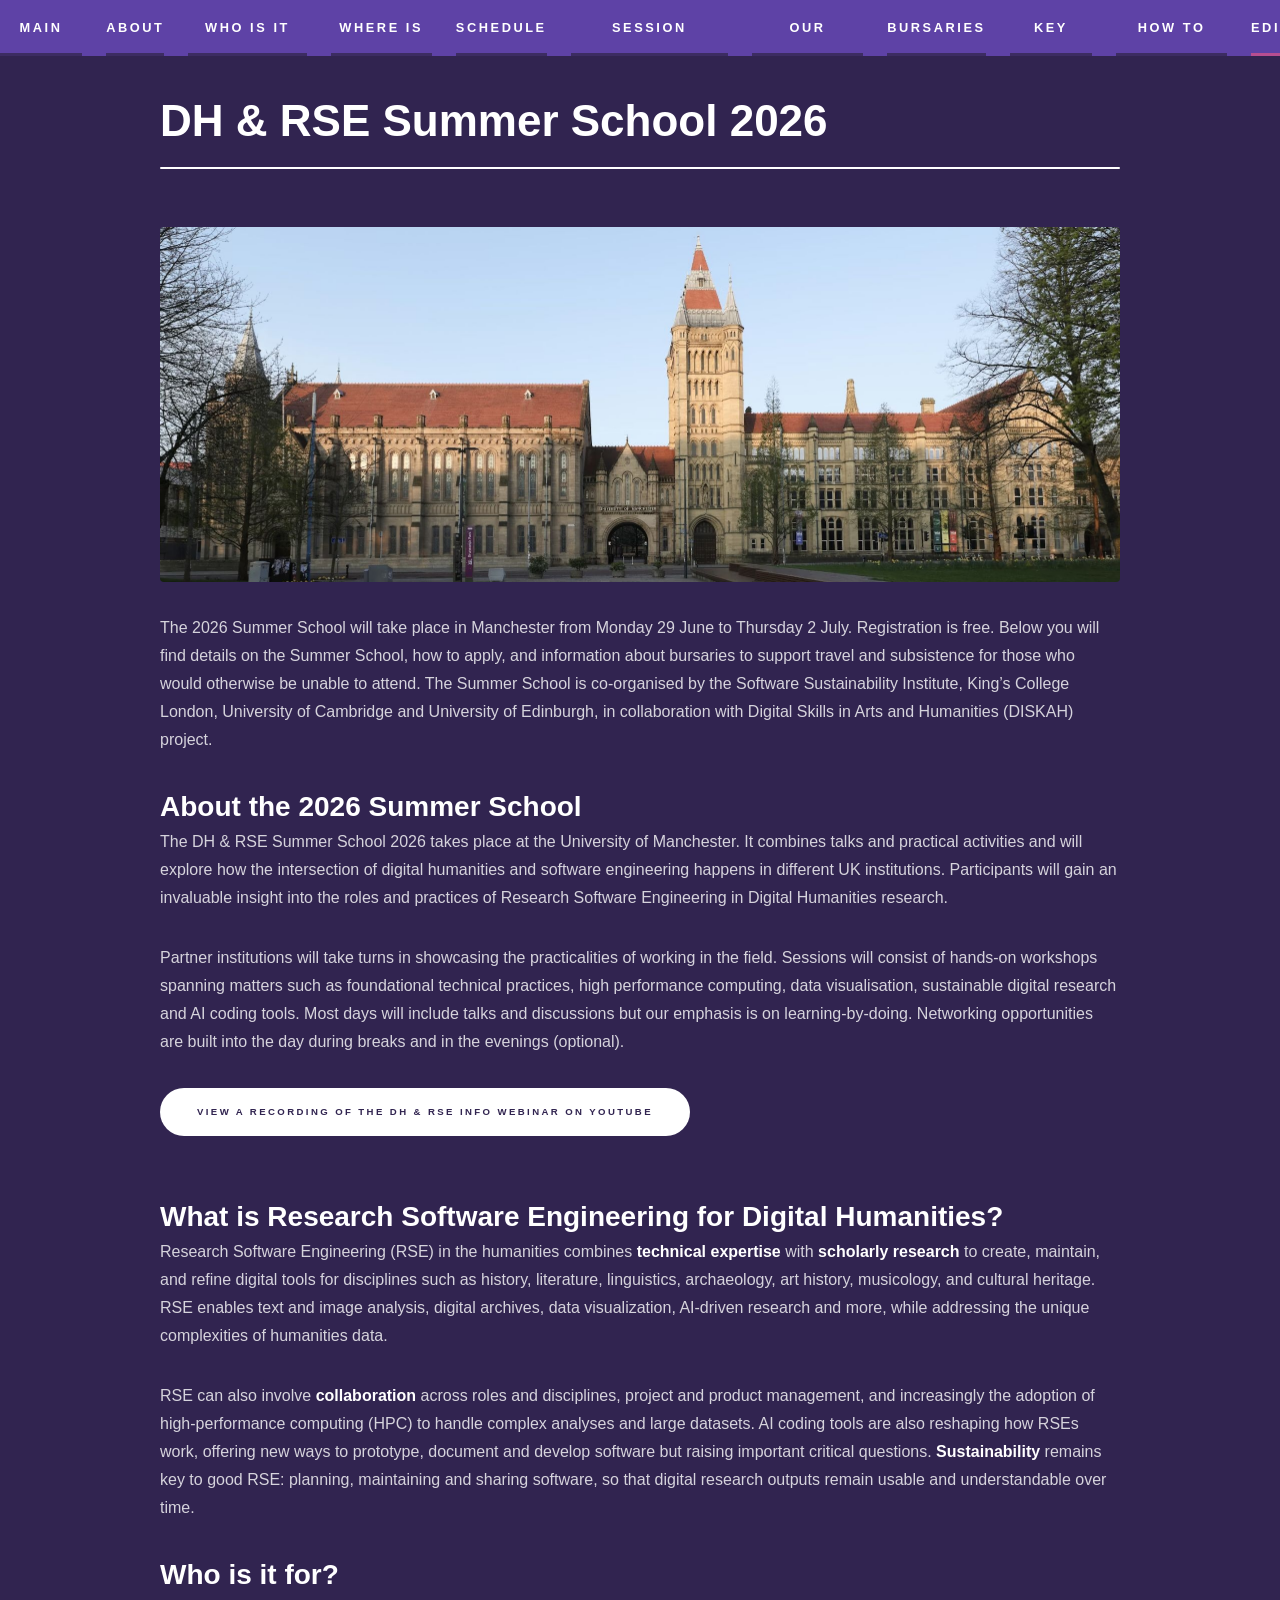
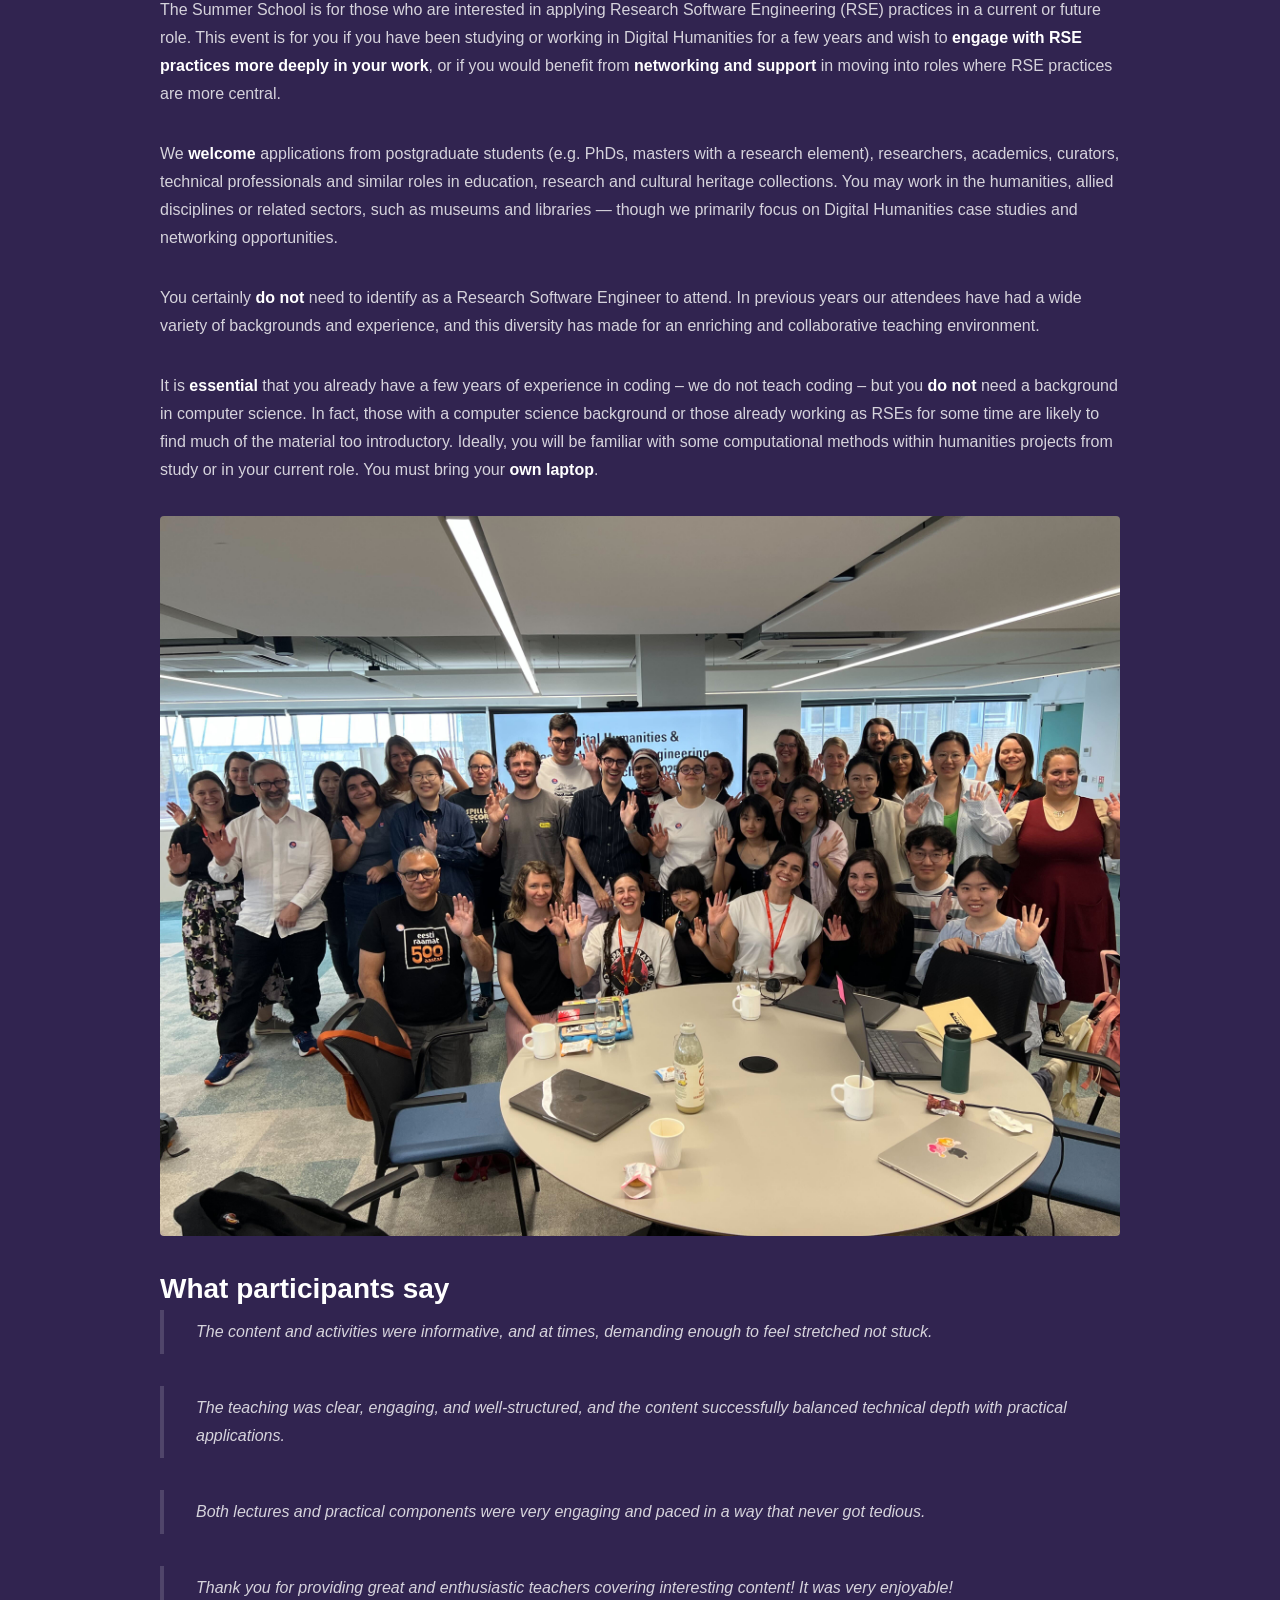
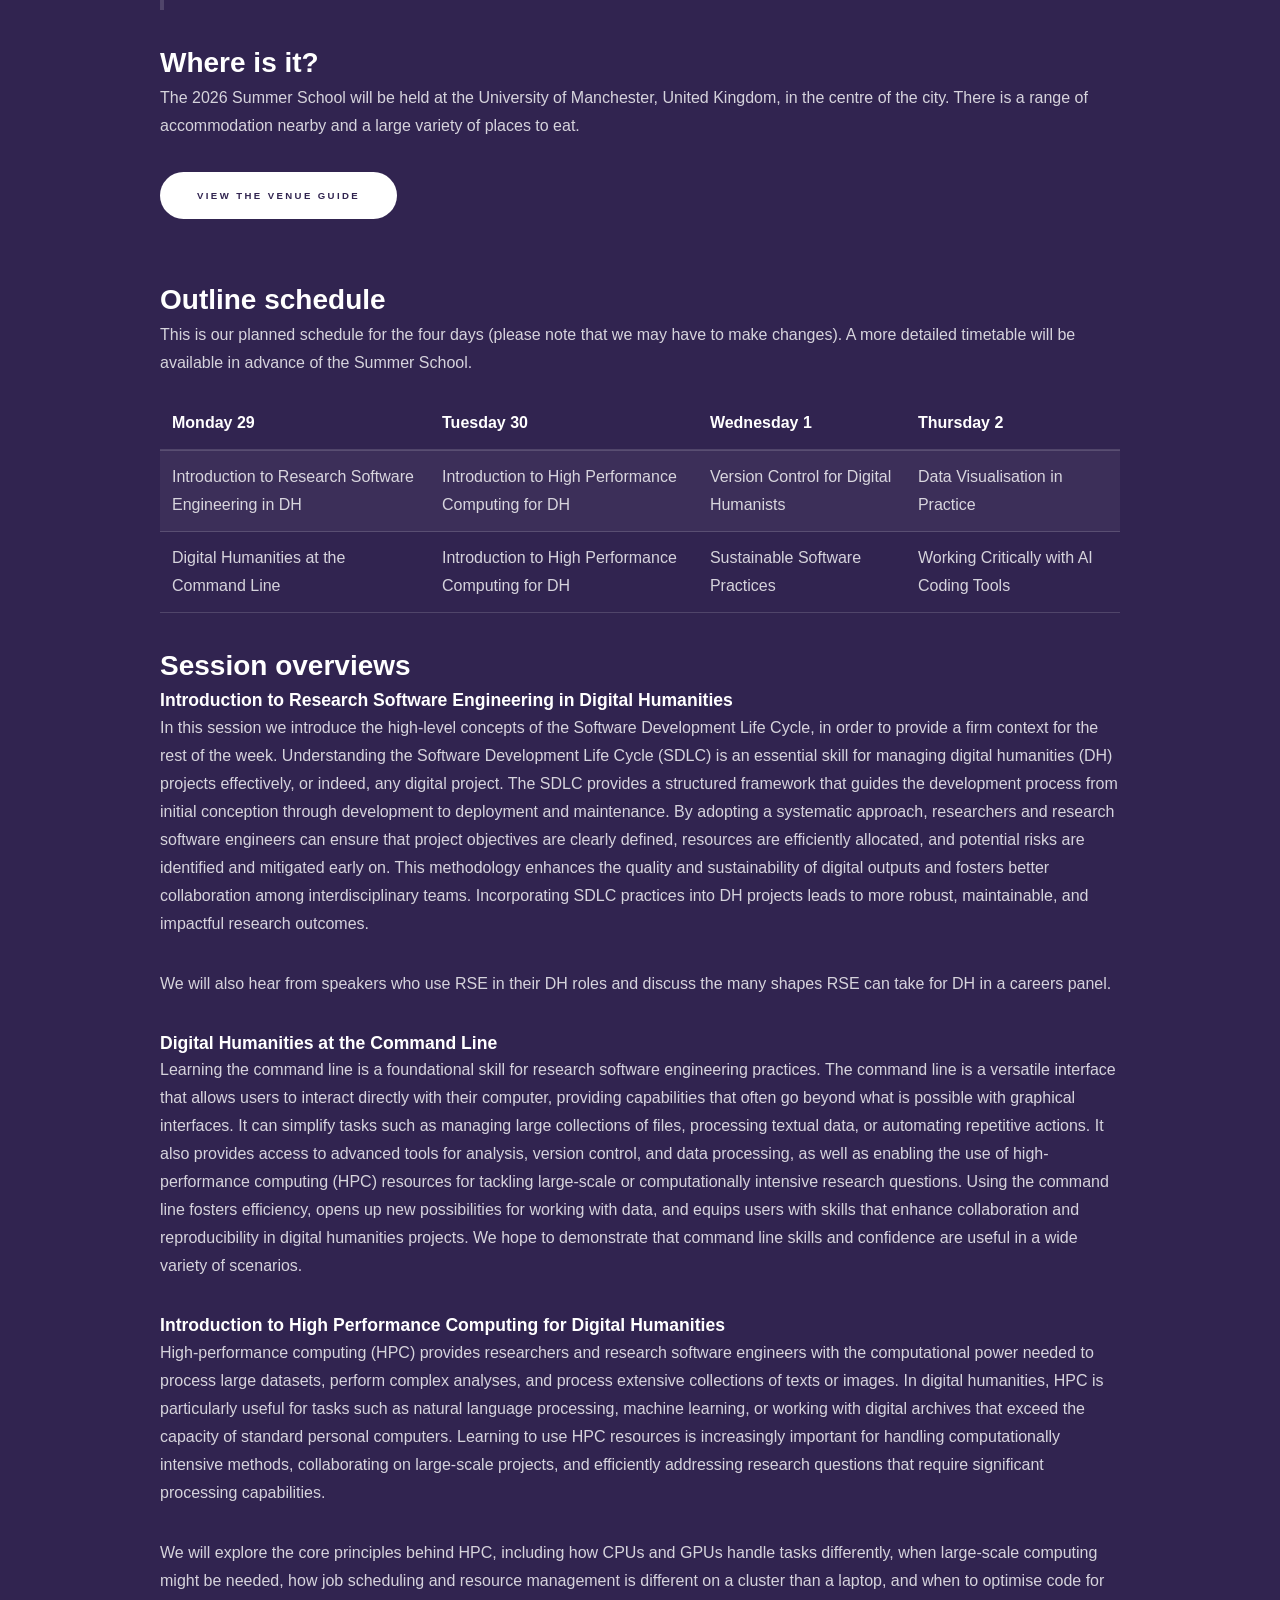
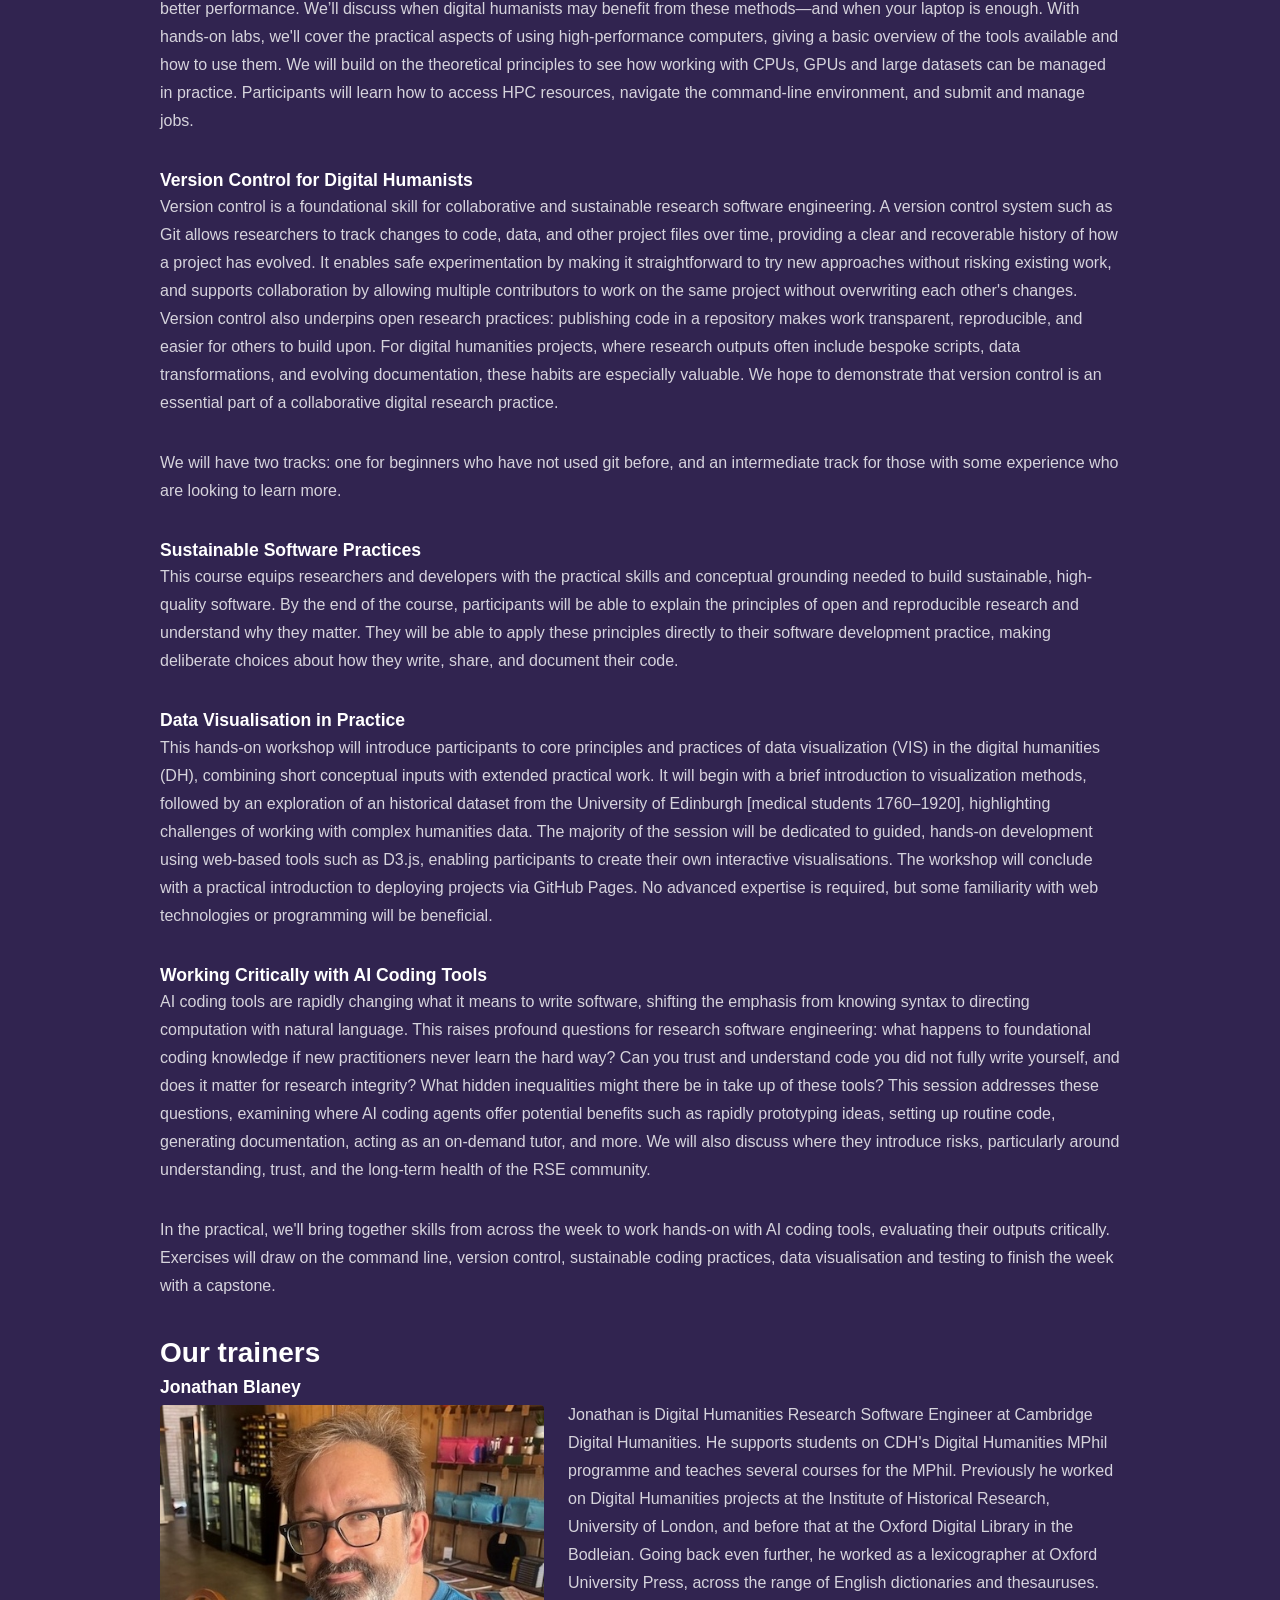
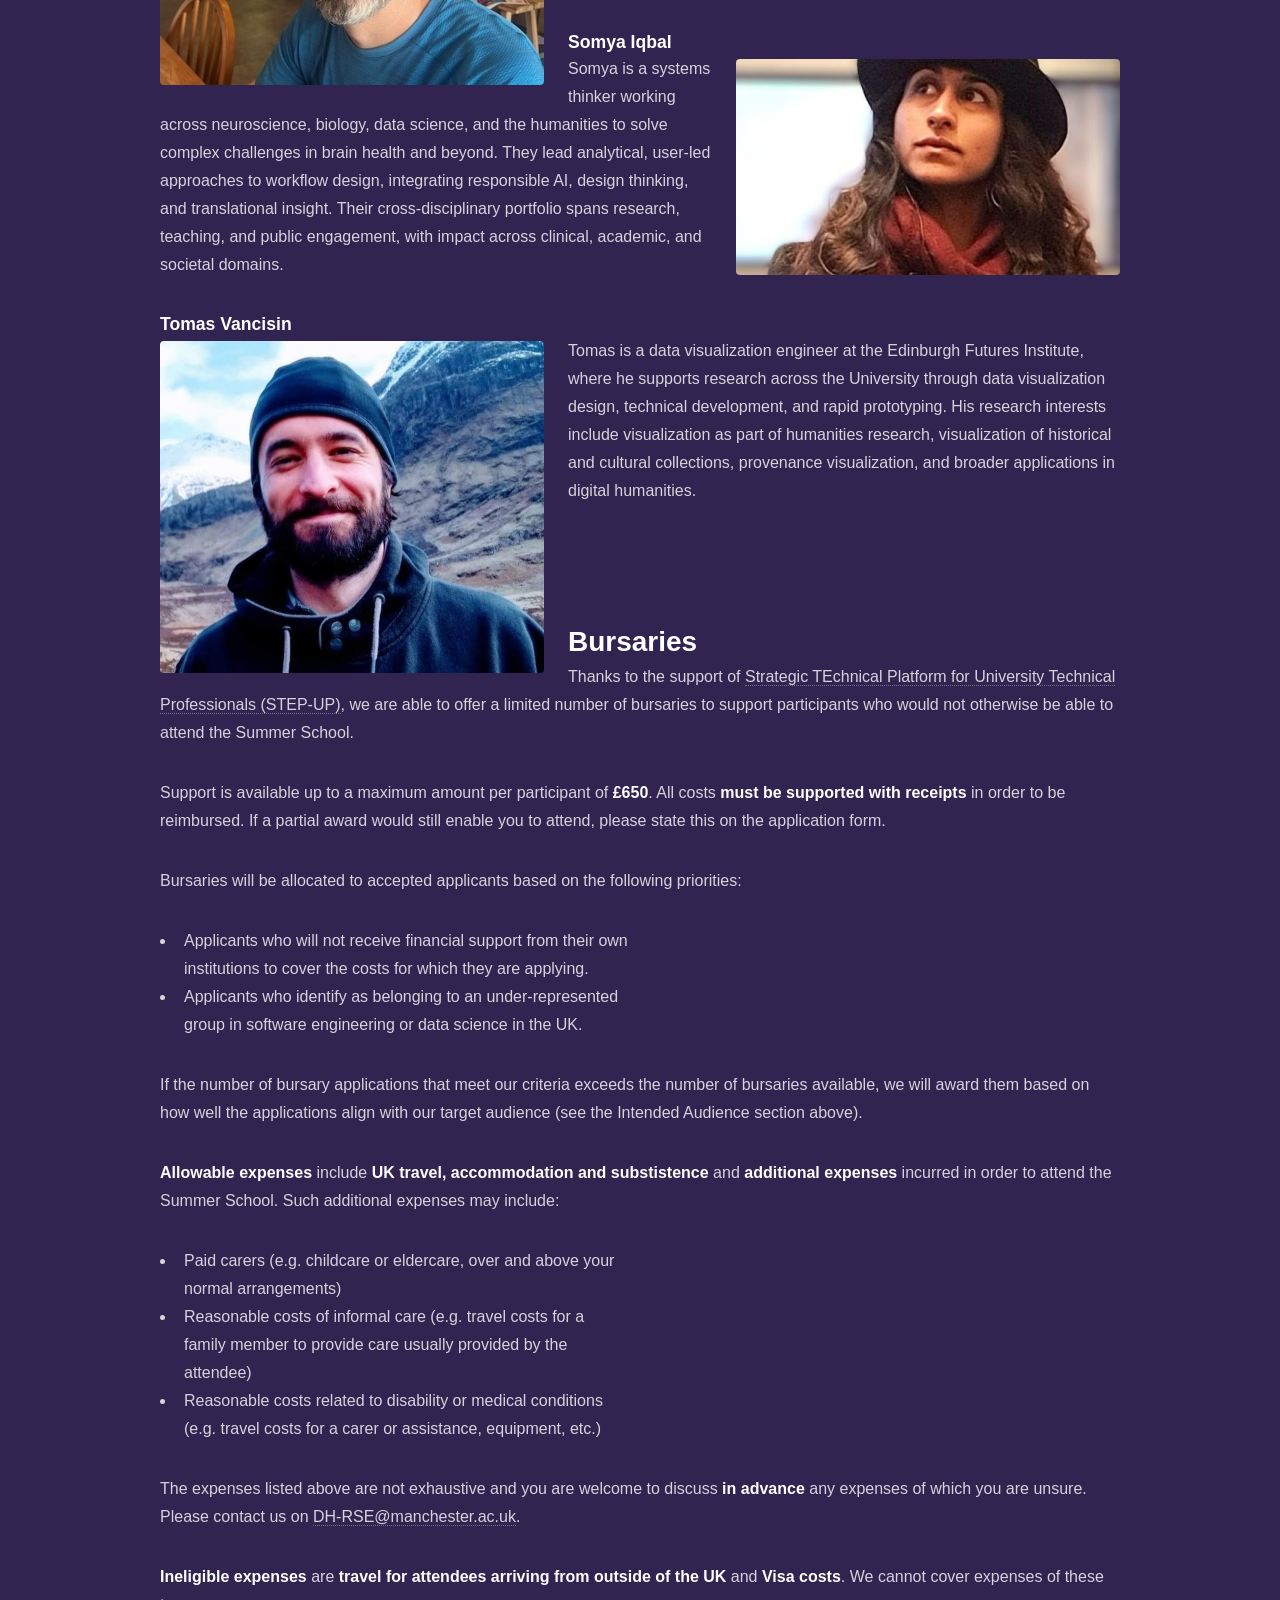
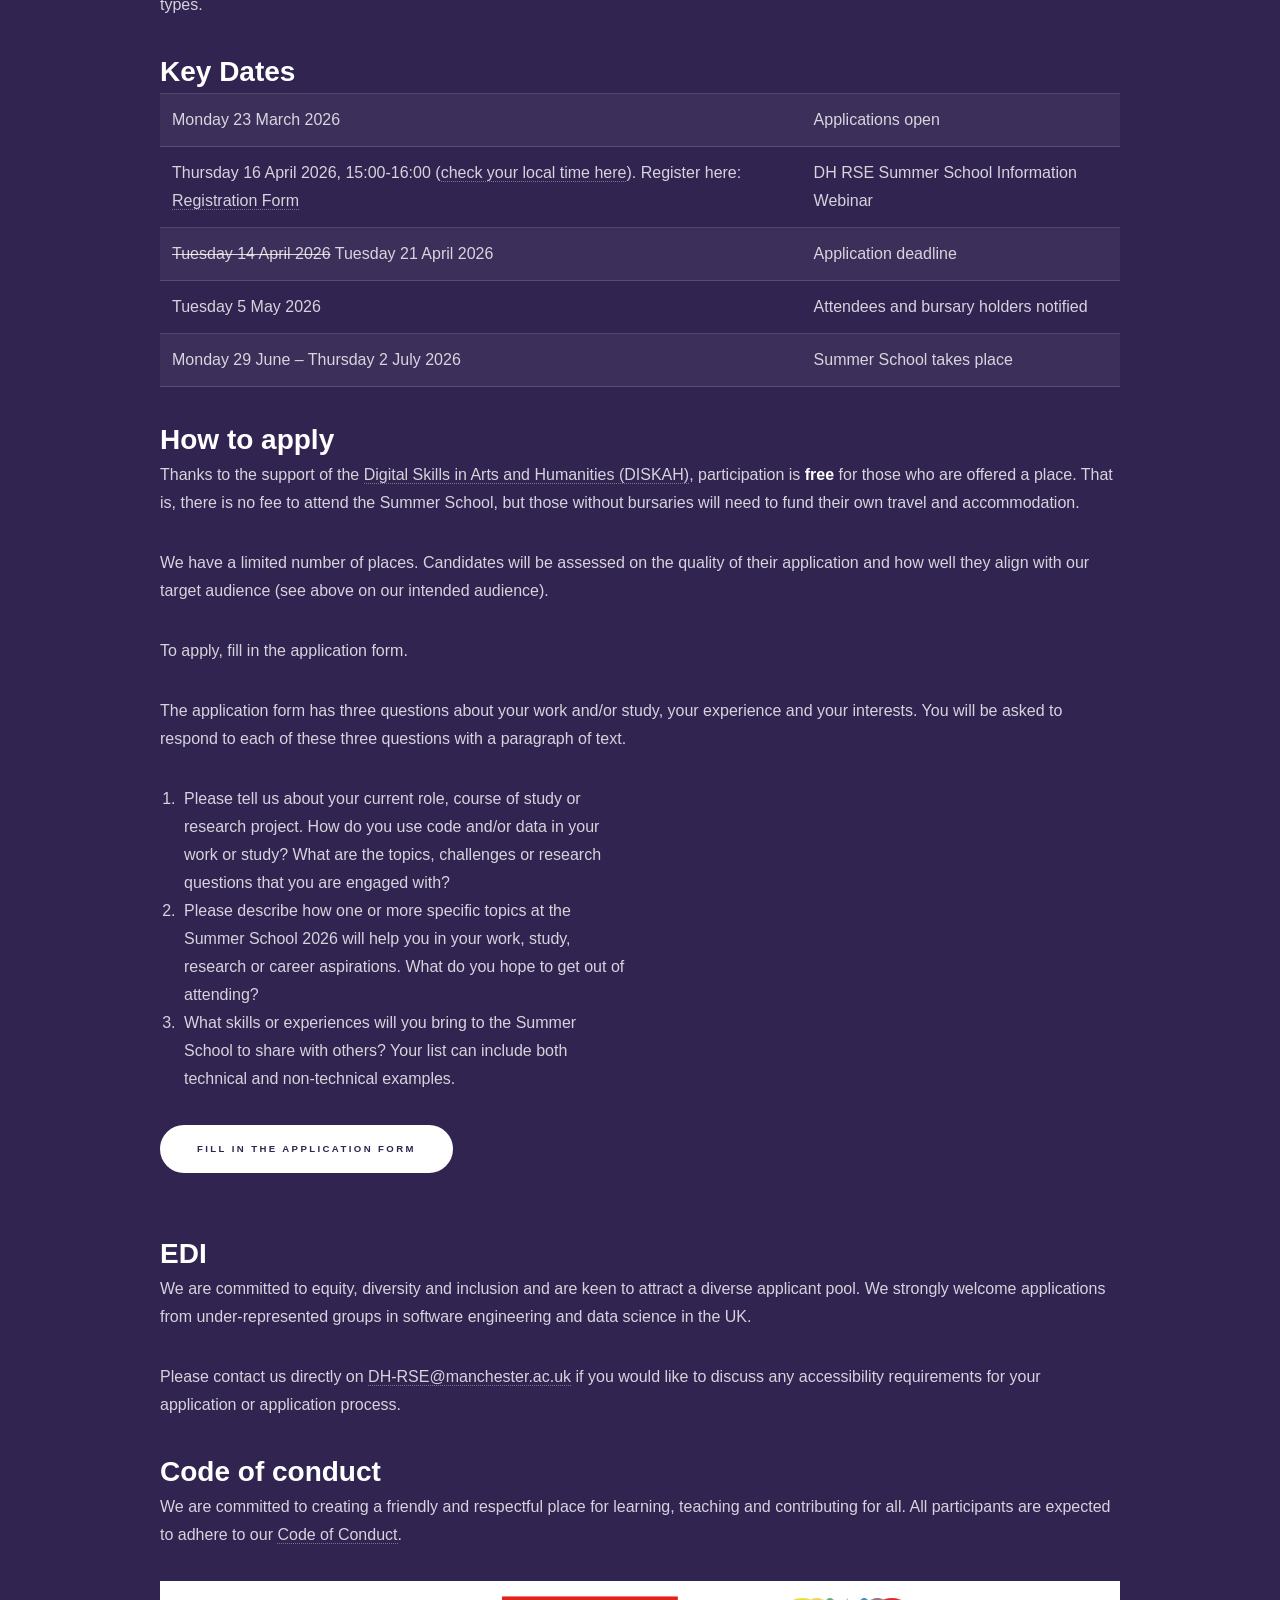
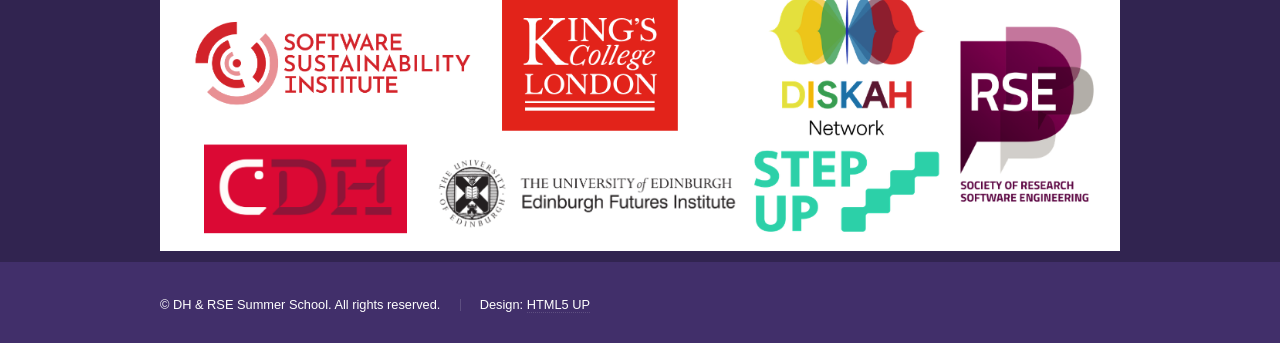
==== commit ba8b13e4: "resize trainer portraits; use left and right image position" ====
--- a/2026.html
+++ b/2026.html
@@ -139,22 +139,15 @@
 							
 							<h2 id="trainers">Our trainers</h2>
 							<h3>Jonathan Blaney</h3>
-							<figure>
-							<img src="images/jonathan.jpg" alt="portrait of Jonathan">
-							</figure>
-							<p>Jonathan is Digital Humanities Research Software Engineer at Cambridge Digital Humanities. He supports students on CDH's Digital Humanities MPhil programme and teaches several courses for the MPhil. Previously he worked on Digital Humanities projects at the Institute of Historical Research, University of London, and before that at the Oxford Digital Library in the Bodleian.</p> 
+							<p><span class="image left"><img src="images/jonathan.jpg" alt="portrait of Jonathan"></span>Jonathan is Digital Humanities Research Software Engineer at Cambridge Digital Humanities. He supports students on CDH's Digital Humanities MPhil programme and teaches several courses for the MPhil. Previously he worked on Digital Humanities projects at the Institute of Historical Research, University of London, and before that at the Oxford Digital Library in the Bodleian. Going back even further, he worked as a lexicographer at Oxford University Press, across the range of English dictionaries and thesauruses.</p> 
+
 							<h3>Somya Iqbal</h3>
-
-							<figure>
-							<img src="images/somya.jpg" alt="portrait of Somya">
-							</figure>
-							<p>Somya is a systems thinker working across neuroscience, biology, data science, and the humanities to solve complex challenges in brain health and beyond. They lead analytical, user-led approaches to workflow design, integrating responsible AI, design thinking, and translational insight. Their cross-disciplinary portfolio spans research, teaching, and public engagement, with impact across clinical, academic, and societal domains.</p>
+							<p><span class="image right"><img src="images/somya.jpg" alt="portrait of Somya"></span>Somya is a systems thinker working across neuroscience, biology, data science, and the humanities to solve complex challenges in brain health and beyond. They lead analytical, user-led approaches to workflow design, integrating responsible AI, design thinking, and translational insight. Their cross-disciplinary portfolio spans research, teaching, and public engagement, with impact across clinical, academic, and societal domains.</p>
 							<h3>Tomas Vancisin</h3>
-							<figure>
-							<img src="images/tomas.png" alt="portrait of Tomas">
-							</figure>
-							<p>Tomas is a data visualization engineer at the Edinburgh Futures Institute, where he supports research across the University through data visualization design, technical development, and rapid prototyping. His research interests include visualization as part of humanities research, visualization of historical and cultural collections, provenance visualization, and broader applications in digital humanities.</p>
-
+							<p><span class="image left"><img src="images/tomas.jpeg" alt="portrait of Tomas"></span>Tomas is a data visualization engineer at the Edinburgh Futures Institute, where he supports research across the University through data visualization design, technical development, and rapid prototyping. His research interests include visualization as part of humanities research, visualization of historical and cultural collections, provenance visualization, and broader applications in digital humanities.</p>
+							<br />
+							<br />
+							<br />
 							<h2 id="bursaries">Bursaries</h2>
 							<p>Thanks to the support of <a href="https://step-up.ac.uk/">Strategic TEchnical Platform for University Technical Professionals (STEP-UP)</a>, we are able to offer a limited number of bursaries to support participants who would not otherwise be able to attend the Summer School.</p>
 							<p>Support is available up to a maximum amount per participant of <strong>£650</strong>. All costs <strong>must be supported with receipts</strong> in order to be reimbursed. If a partial award would still enable you to attend, please state this on the application form.</p> 
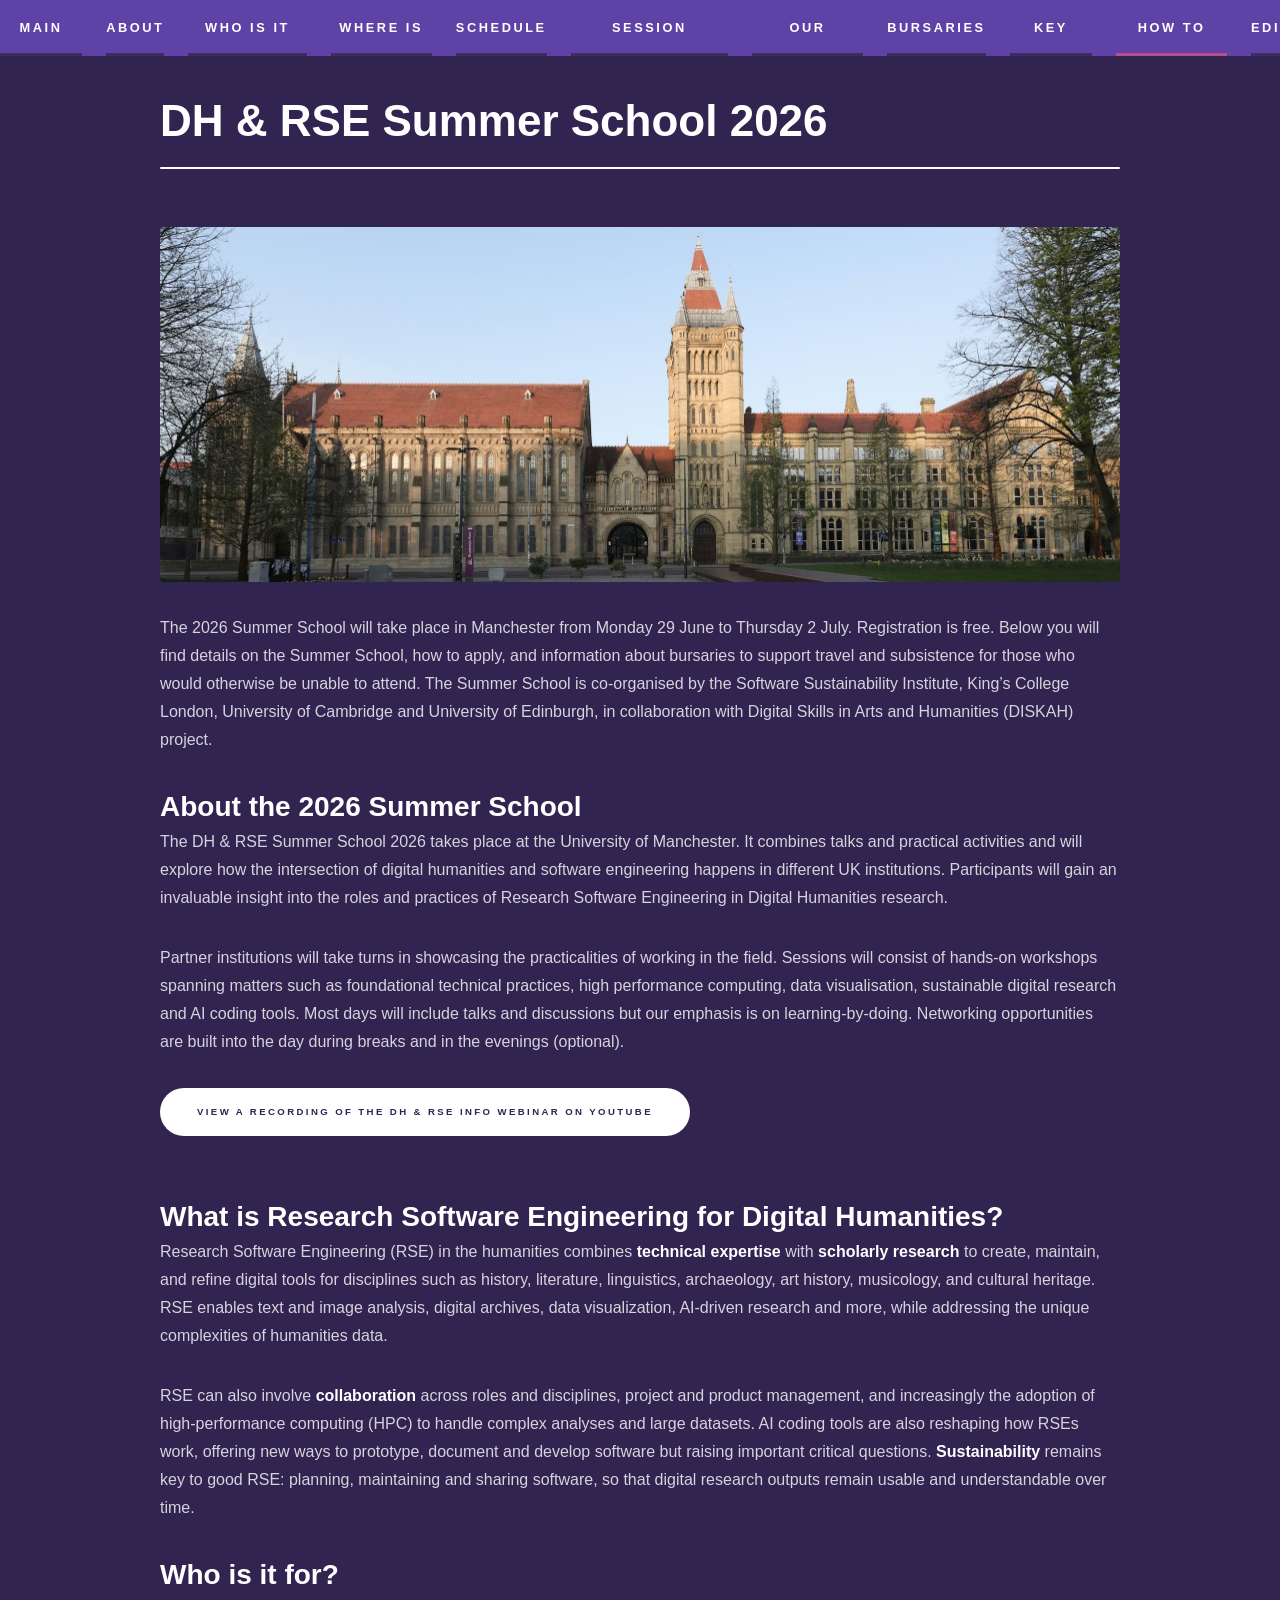
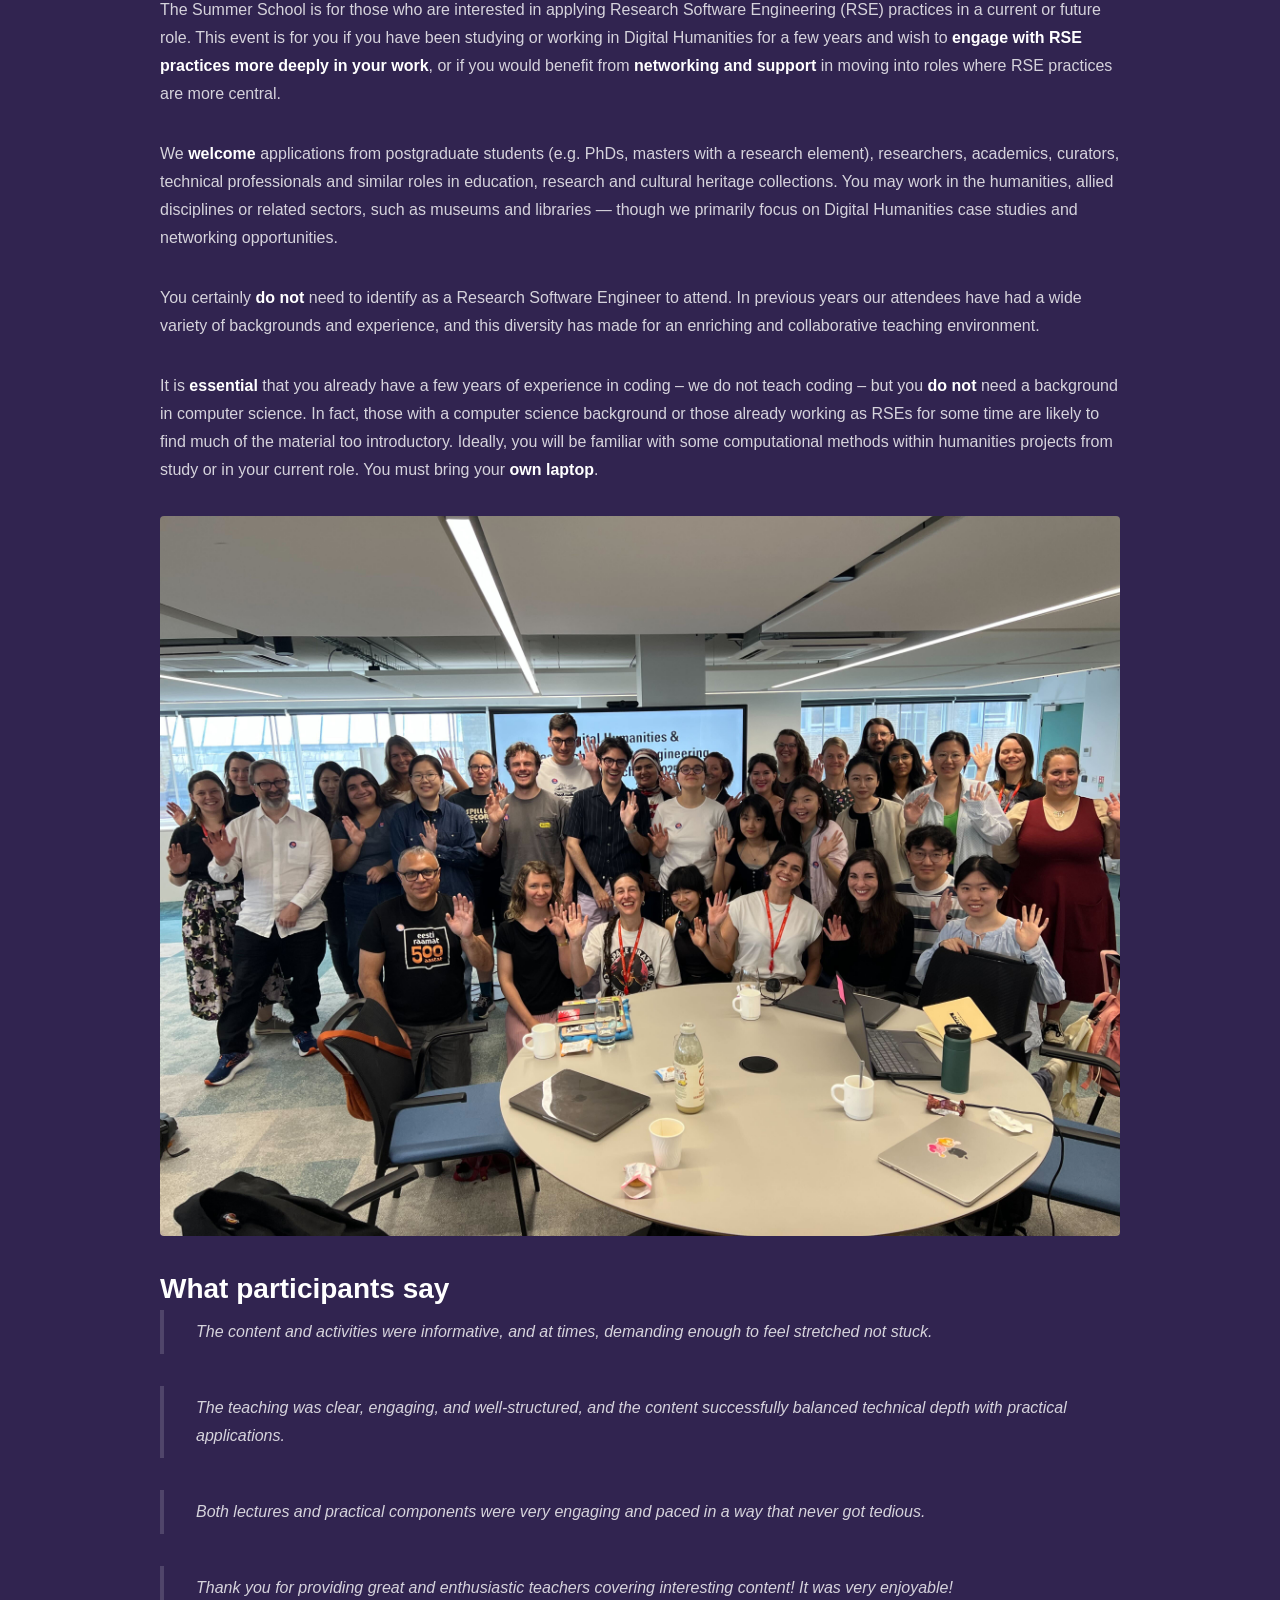
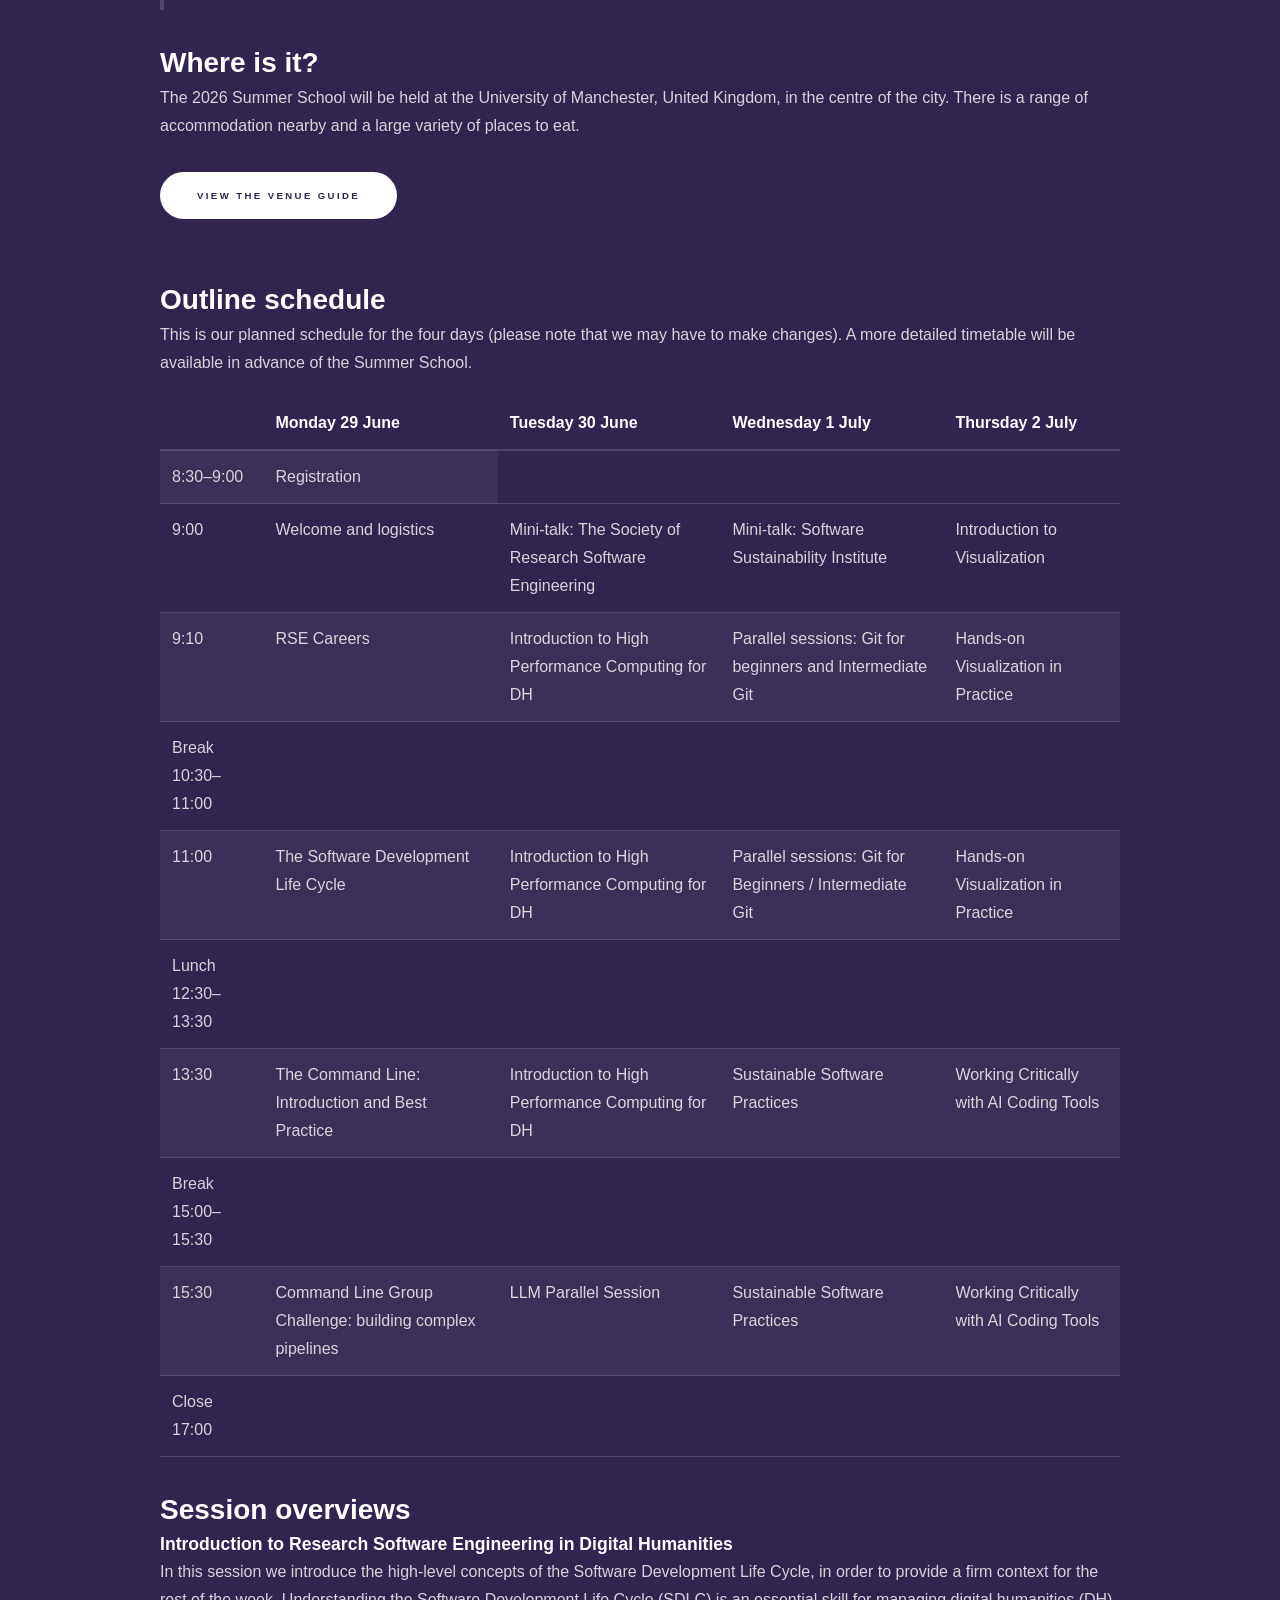
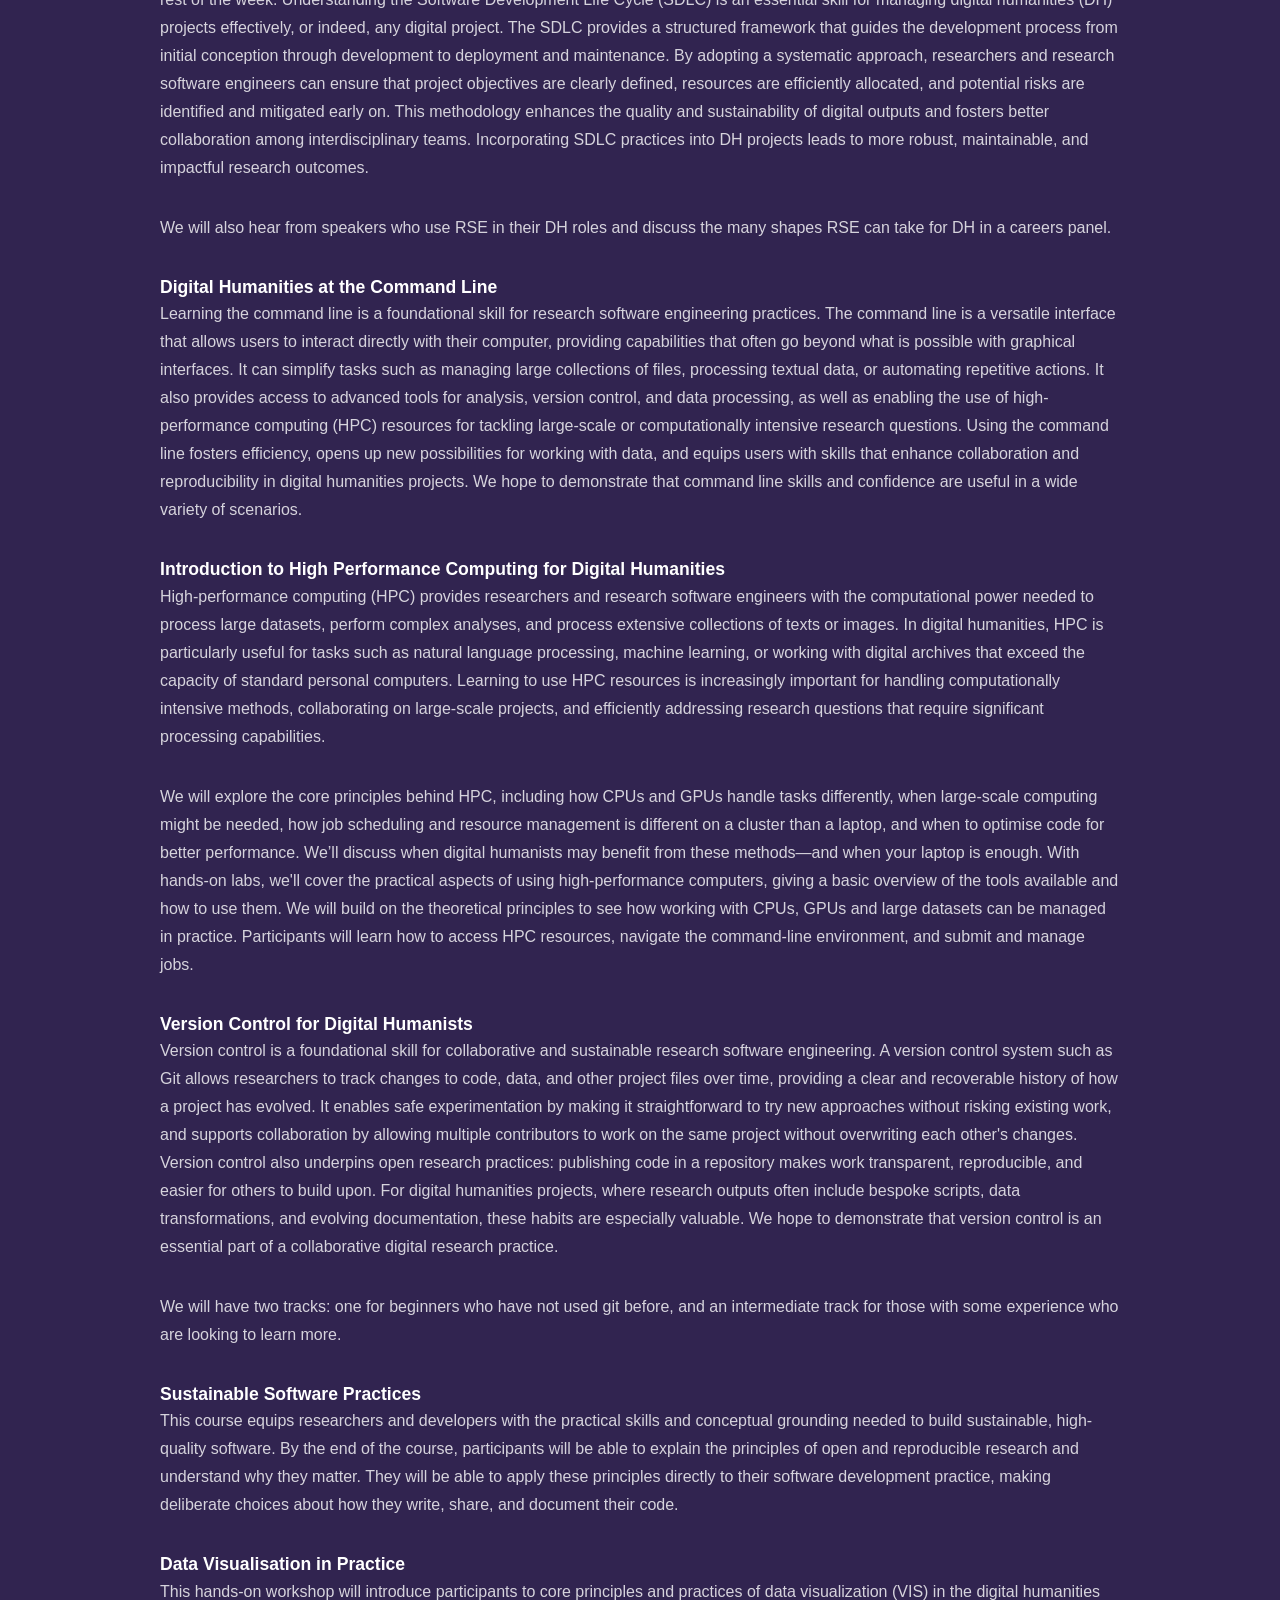
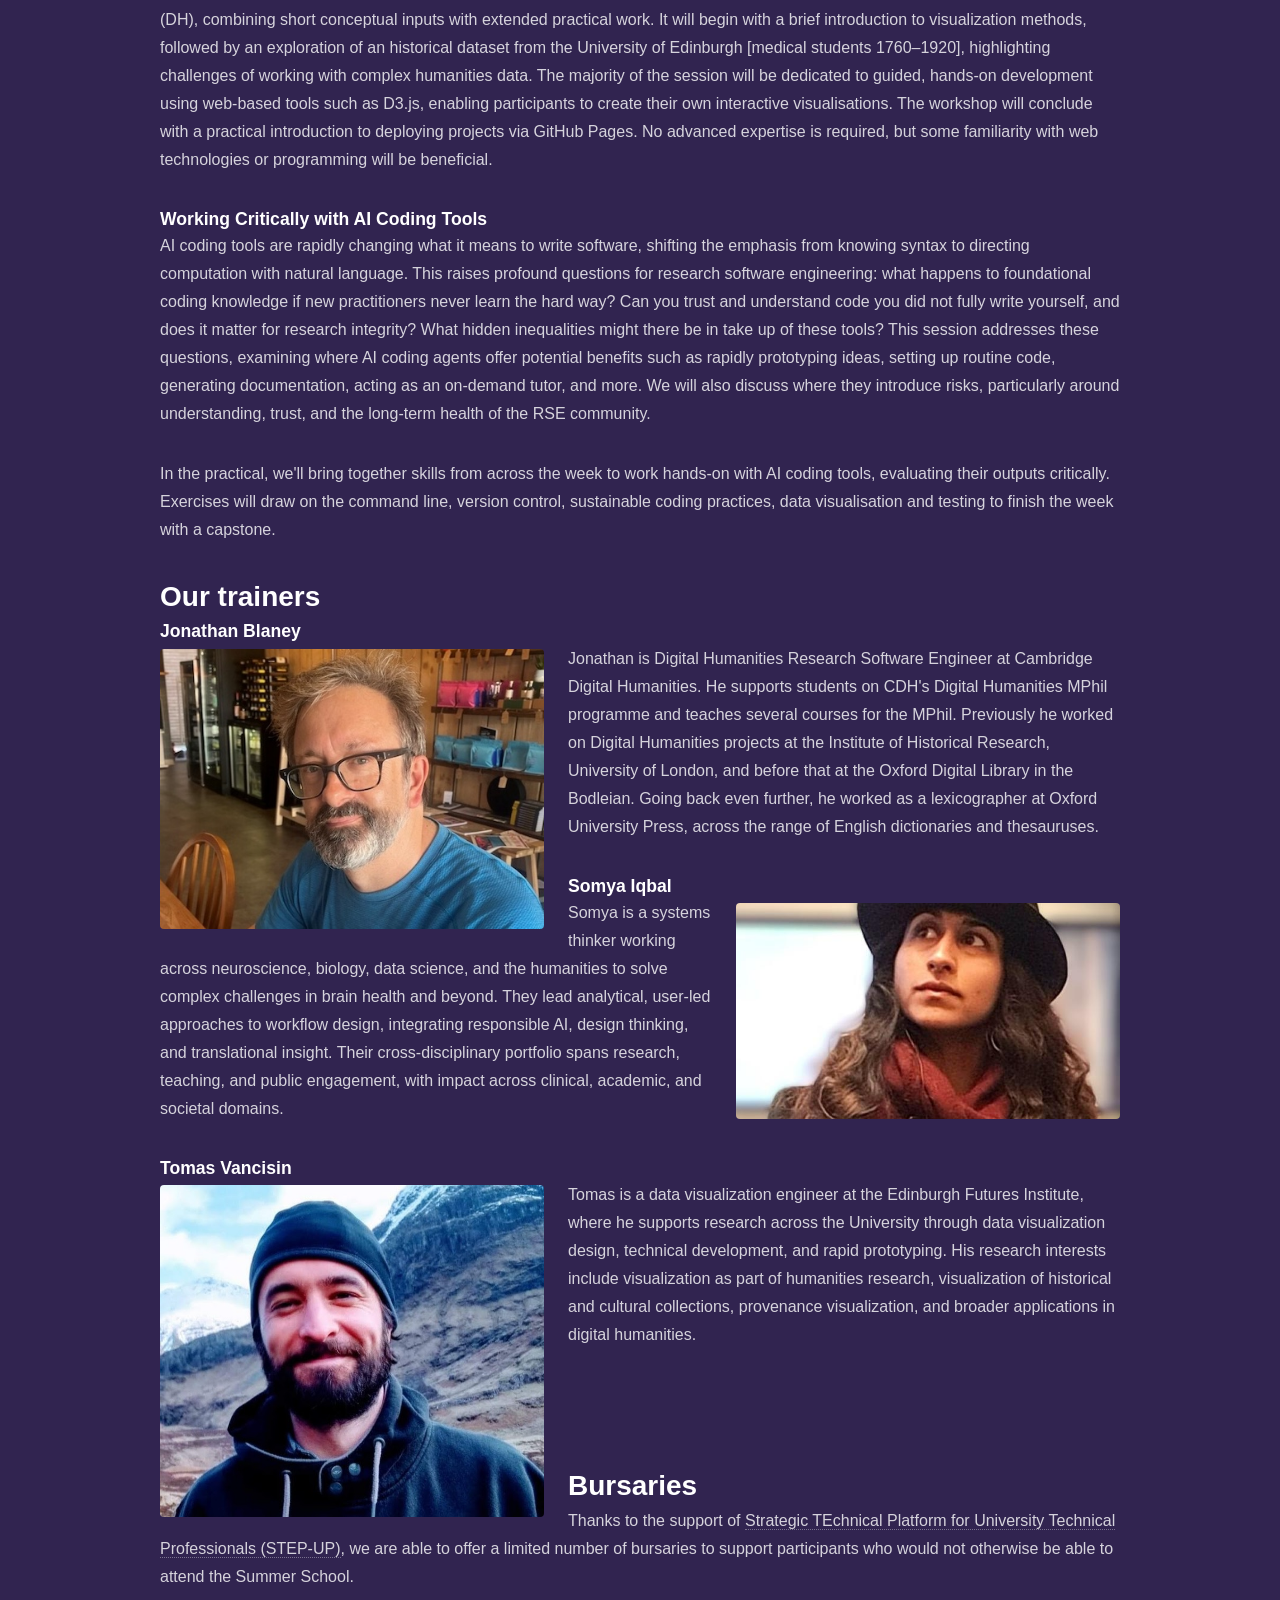
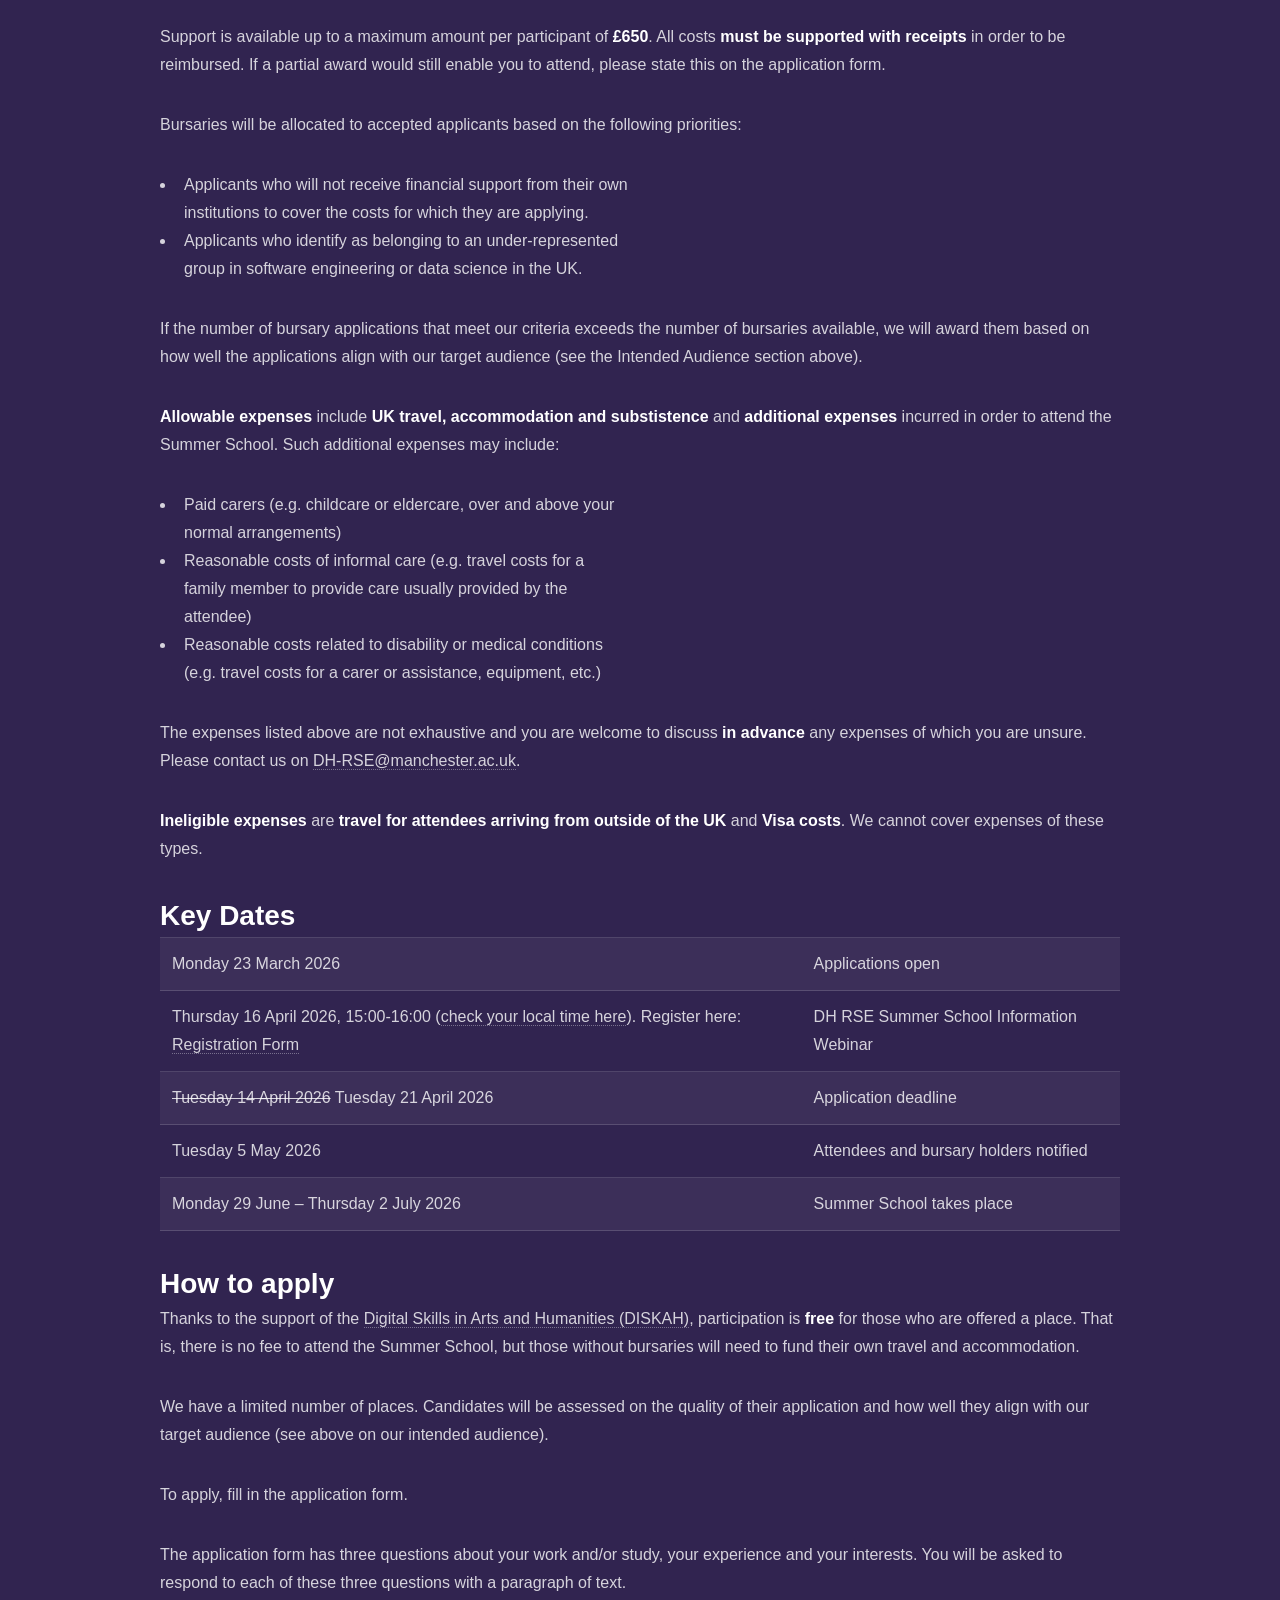
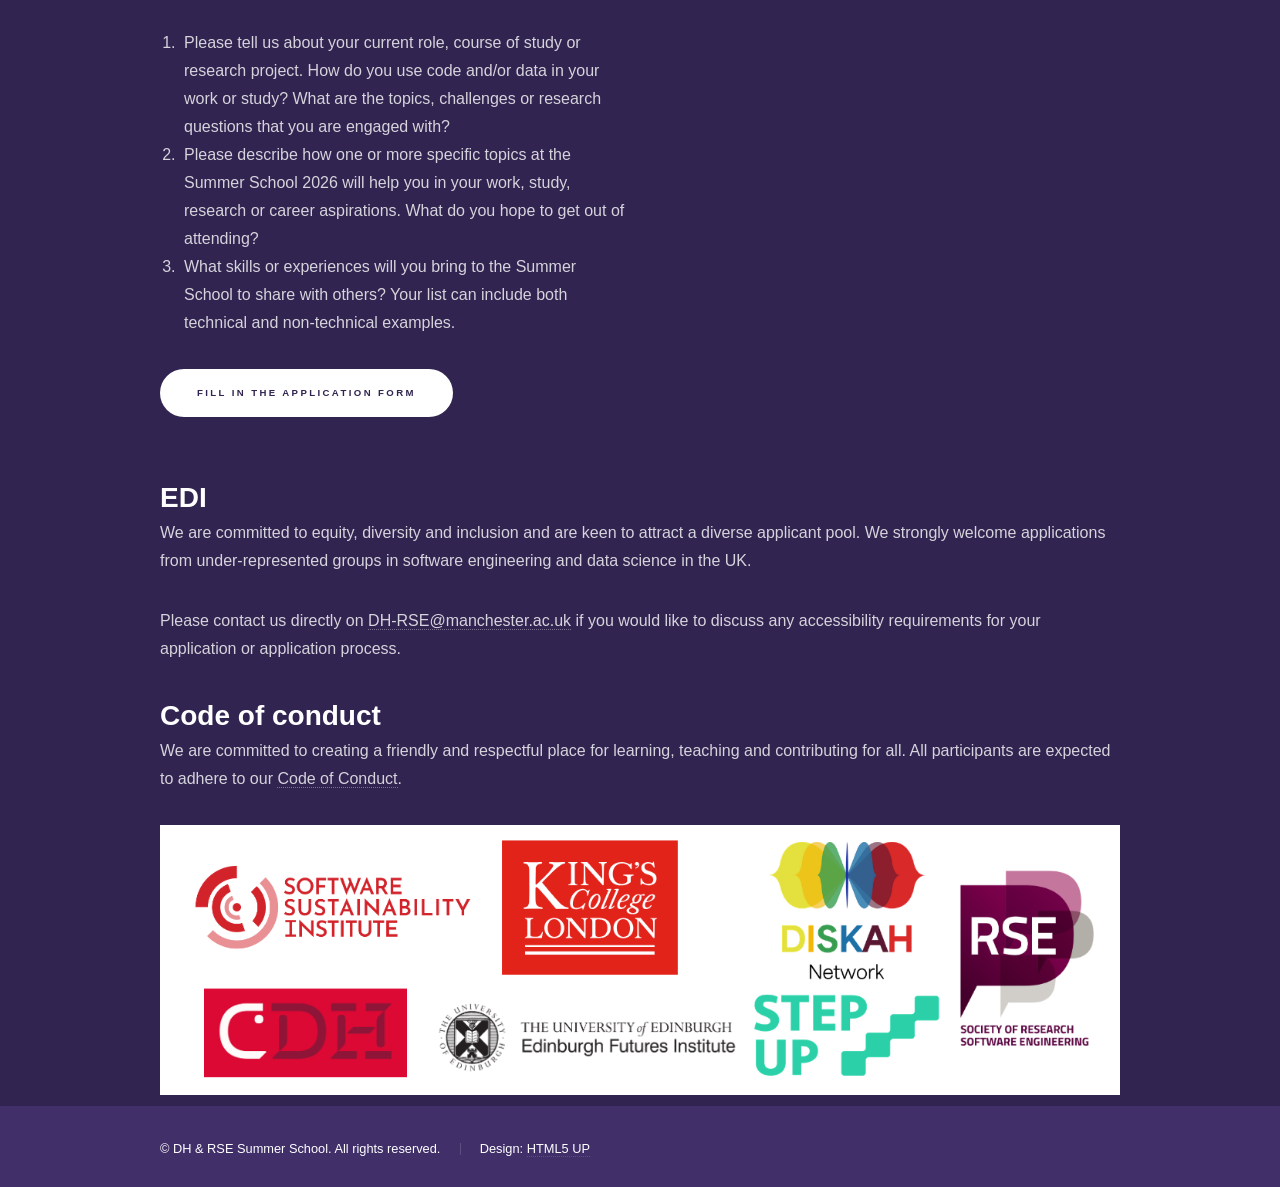
==== commit c745890a: "Add detailed timetable" ====
--- a/2026.html
+++ b/2026.html
@@ -84,30 +84,70 @@
 							<h2 id="schedule">Outline schedule</h2>
 							<p>This is our planned schedule for the four days (please note that we may have to make changes). A more detailed timetable will be available in advance of the Summer School.</p>
 									<div class="table-wrapper">
-										<table>
-											<thead>
-												<tr>
-													<th>Monday 29</th>
-													<th>Tuesday 30</th>
-													<th>Wednesday 1</th>
-													<th>Thursday 2</th>
-												</tr>
-											</thead>
-											<tbody>
-												<tr>
-													<td>Introduction to Research Software Engineering in DH</td>
-													<td>Introduction to High Performance Computing for DH</td>
-													<td>Version Control for Digital Humanists</td>
-													<td>Data Visualisation in Practice</td>
-												</tr>
-												<tr>
-													<td>Digital Humanities at the Command Line</td>
-													<td>Introduction to High Performance Computing for DH</td>
-													<td>Sustainable Software Practices</td>
-													<td>Working Critically with AI Coding Tools</td>
-												</tr>
-											</tbody>
-										</table>
+									    <table>
+									        <thead>
+									            <tr>
+									                <th></th>
+									                <th>Monday 29 June</th>
+									                <th>Tuesday 30 June </th>
+									                <th>Wednesday 1 July</th>
+									                <th>Thursday 2 July</th>
+									            </tr>
+									        </thead>
+									        <tbody>
+									            <tr>
+									                <td>8:30–9:00</td>
+									                <td>Registration</td>
+									            </tr>
+									            <tr>
+									                <td>9:00</td>
+									                <td>Welcome and logistics</td>
+									                <td>Mini-talk: The Society of Research Software Engineering</td>
+									                <td>Mini-talk: Software Sustainability Institute</td>
+									                <td>Introduction to Visualization</td>
+									            </tr>
+									            <tr>
+									                <td>9:10</td>
+									                <td>RSE Careers</td>
+									                <td>Introduction to High Performance Computing for DH</td>
+									                <td>Parallel sessions: Git for beginners and Intermediate Git</td>
+									                <td>Hands-on Visualization in Practice</td>
+									            </tr>
+									            <tr>
+									                <td>Break 10:30–11:00</td>
+									            </tr>
+									            <tr>
+									                <td>11:00</td>
+									                <td>The Software Development Life Cycle</td>
+									                <td>Introduction to High Performance Computing for DH</td>
+									                <td>Parallel sessions: Git for Beginners / Intermediate Git</td>
+									                <td>Hands-on Visualization in Practice</td>
+									            </tr>
+									            <tr>
+									                <td>Lunch 12:30–13:30</td>
+									            </tr>
+									            <tr>
+									                <td>13:30</td>
+									                <td>The Command Line: Introduction and Best Practice</td>
+									                <td>Introduction to High Performance Computing for DH</td>
+									                <td>Sustainable Software Practices</td>
+									                <td>Working Critically with AI Coding Tools</td>
+									            </tr>
+									            <tr>
+									                <td>Break 15:00–15:30</td>
+									            </tr>
+									            <tr>
+									                <td>15:30</td>
+									                <td>Command Line Group Challenge: building complex pipelines</td>
+									                <td>LLM Parallel Session</td>
+									                <td>Sustainable Software Practices</td>
+									                <td>Working Critically with AI Coding Tools</td>
+									            </tr>
+									            <tr>
+									                <td>Close 17:00</td>
+									            </tr>
+									        </tbody>
+									    </table>
 									</div>
 
 							<h2 id="sessions">Session overviews</h2>
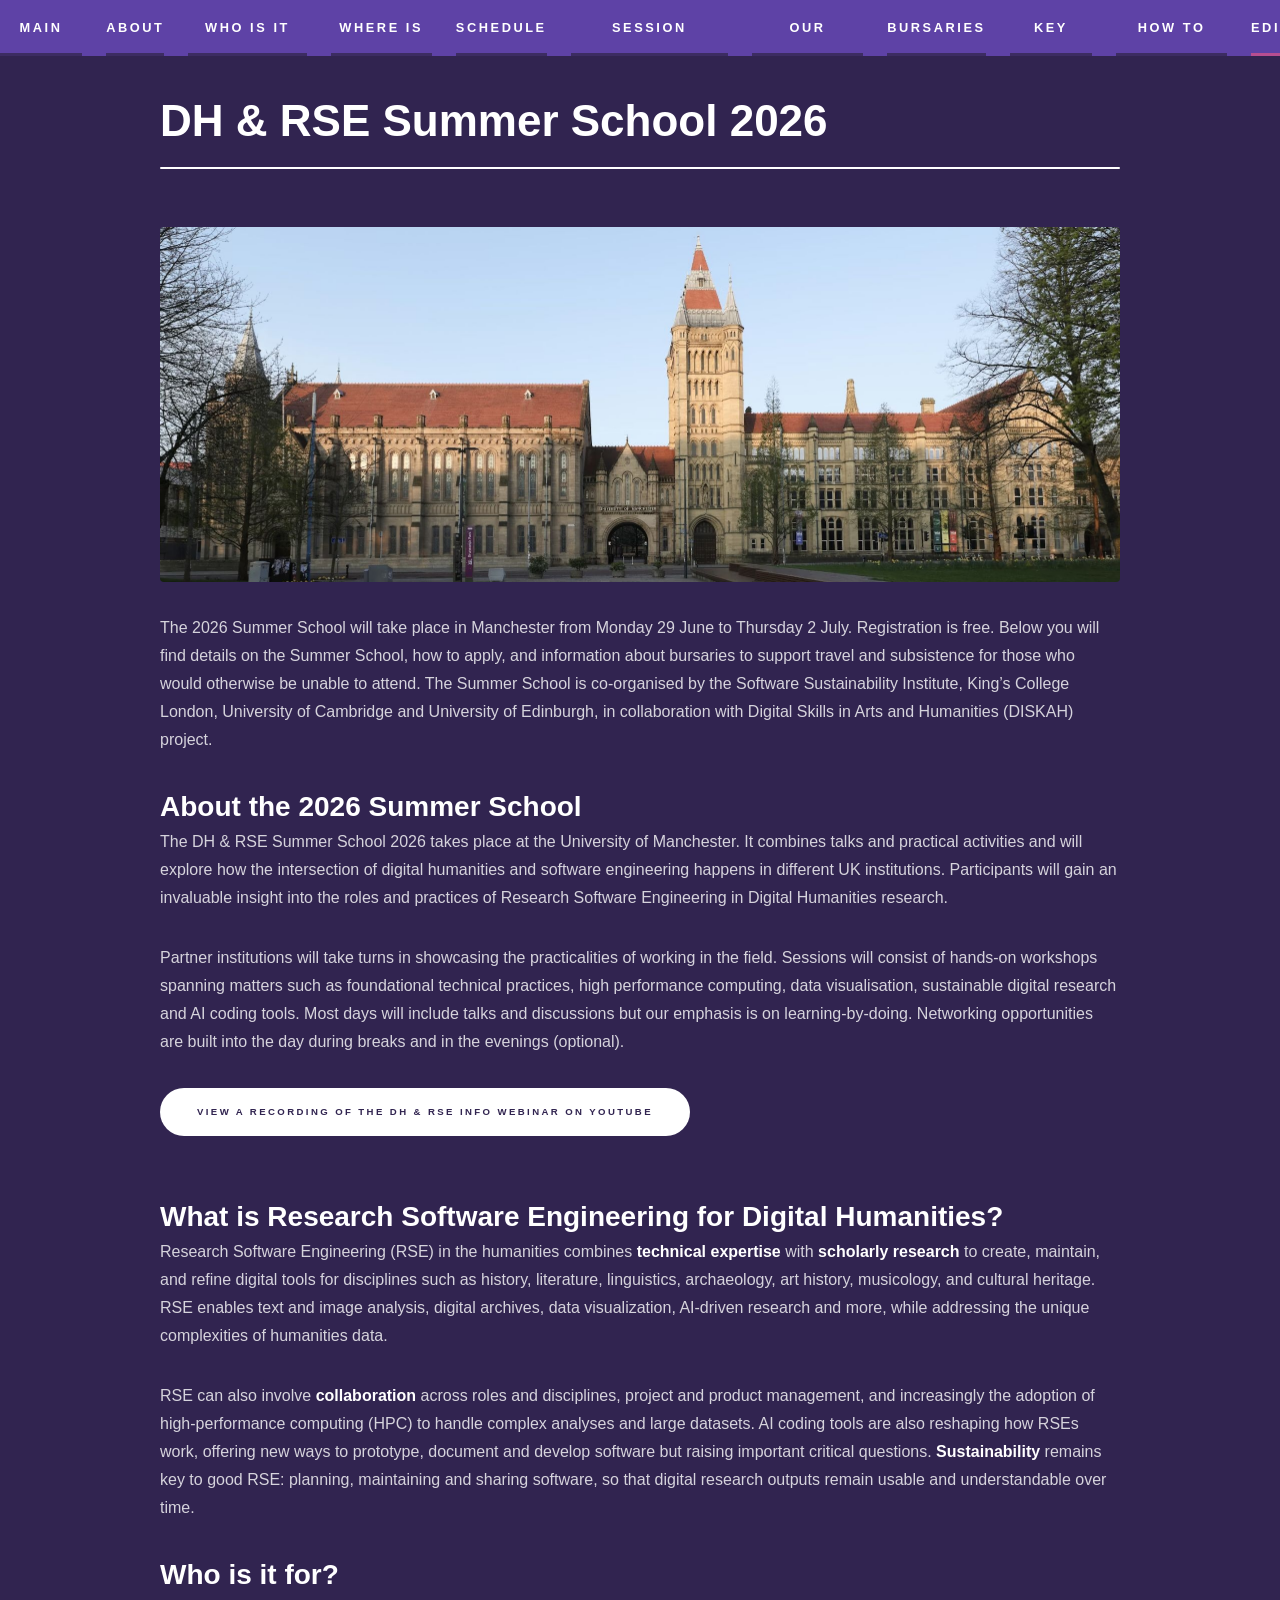
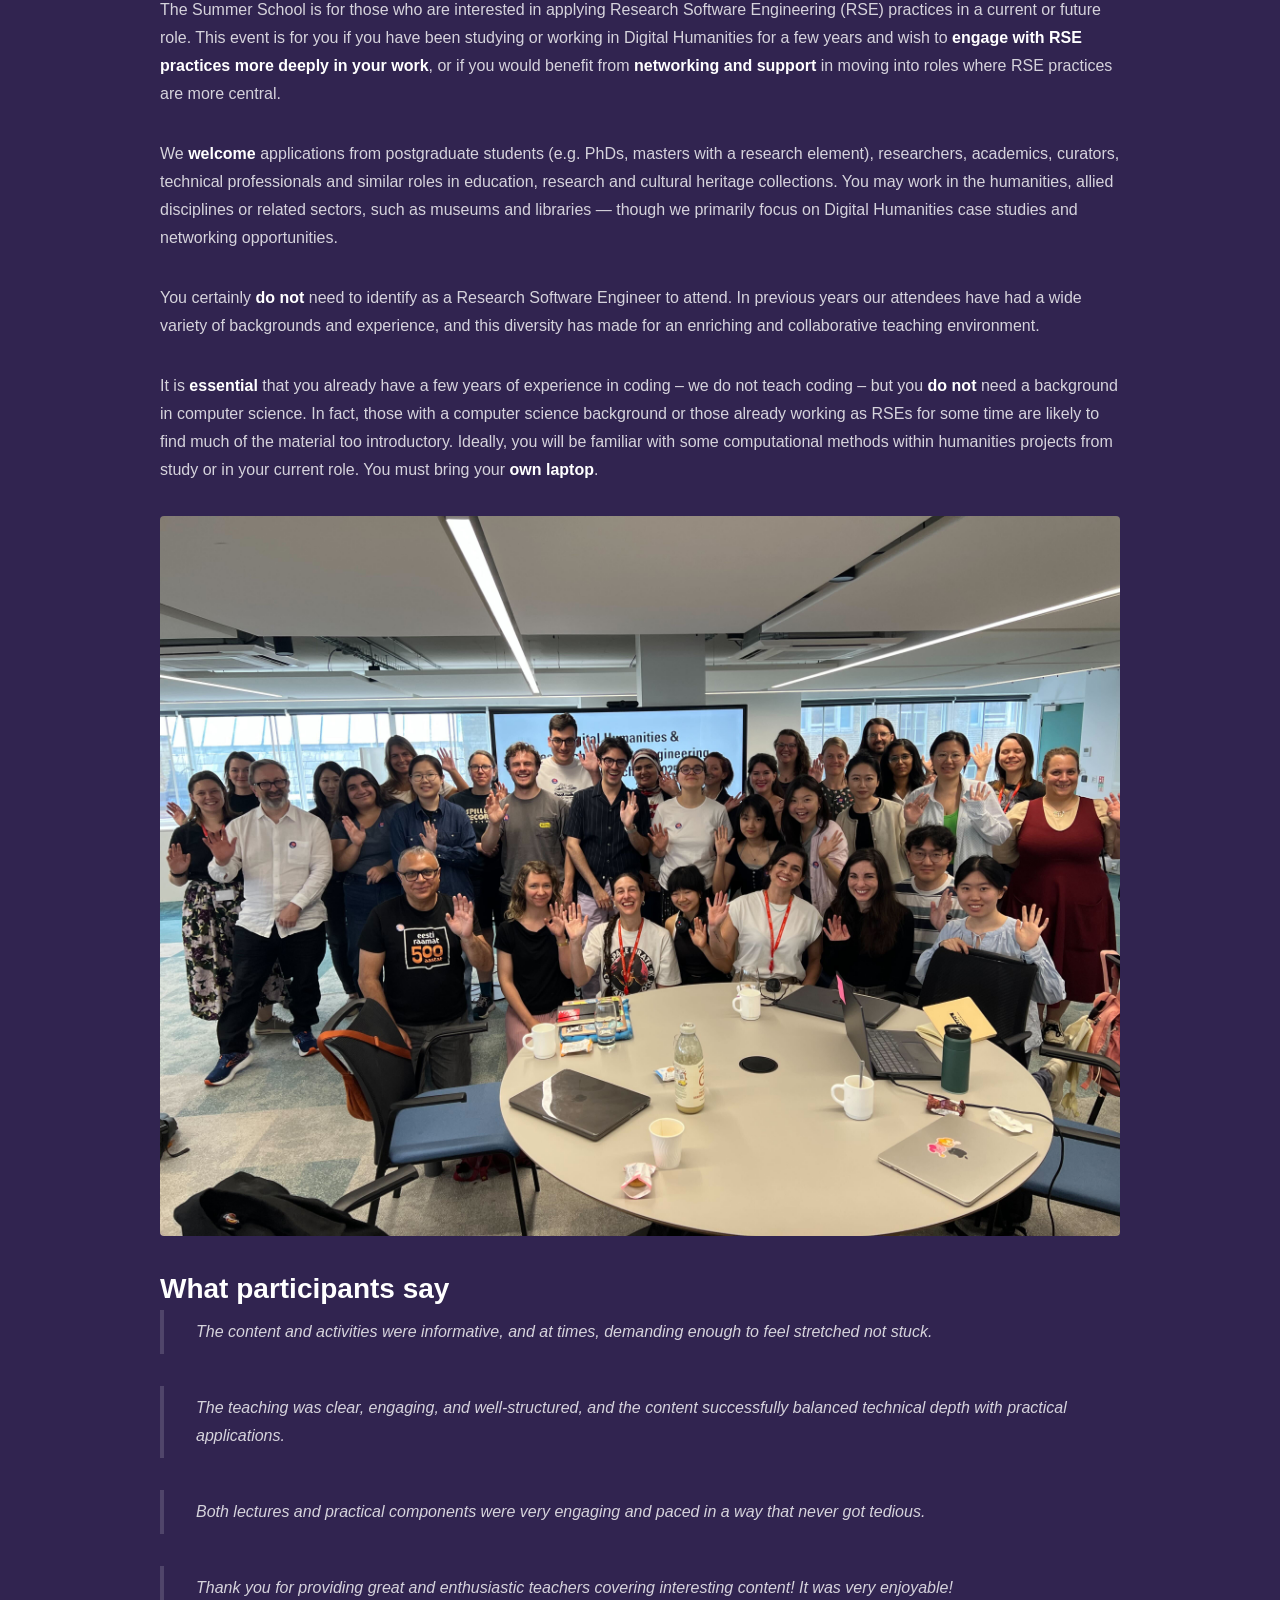
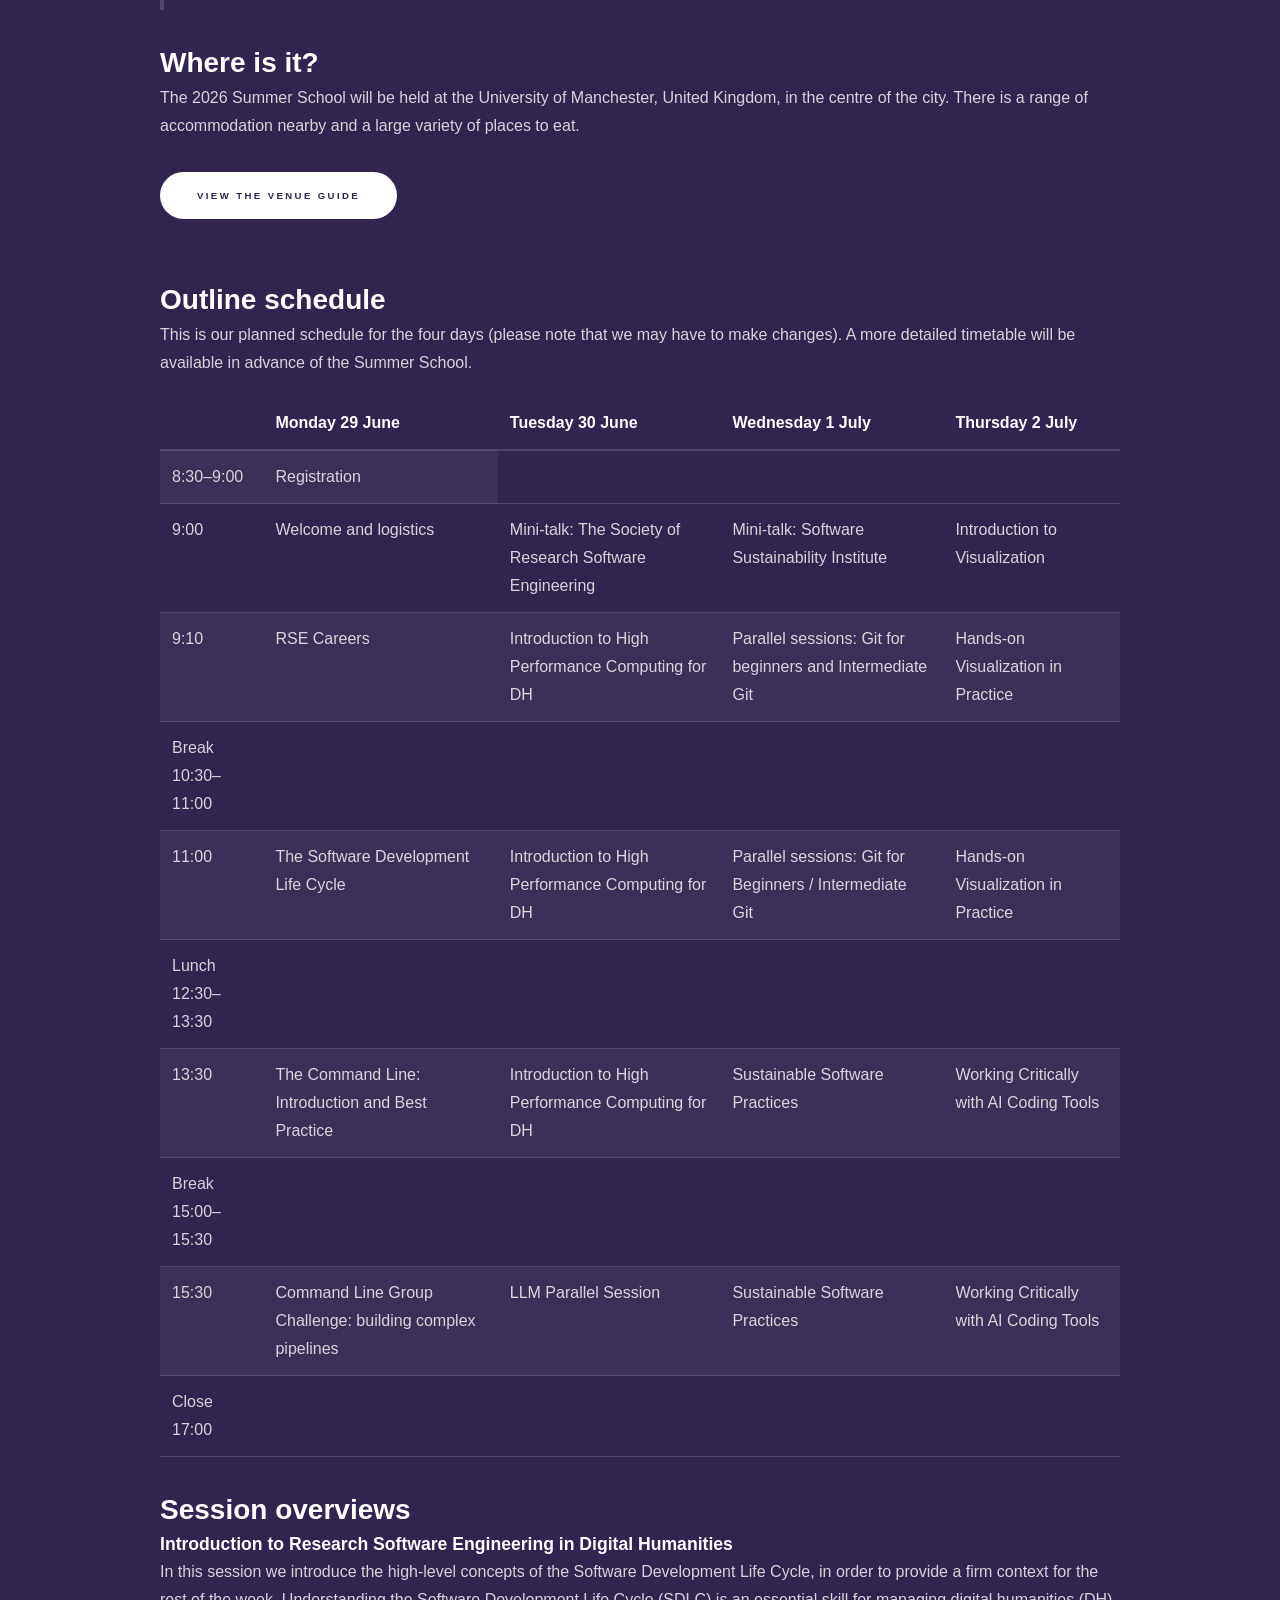
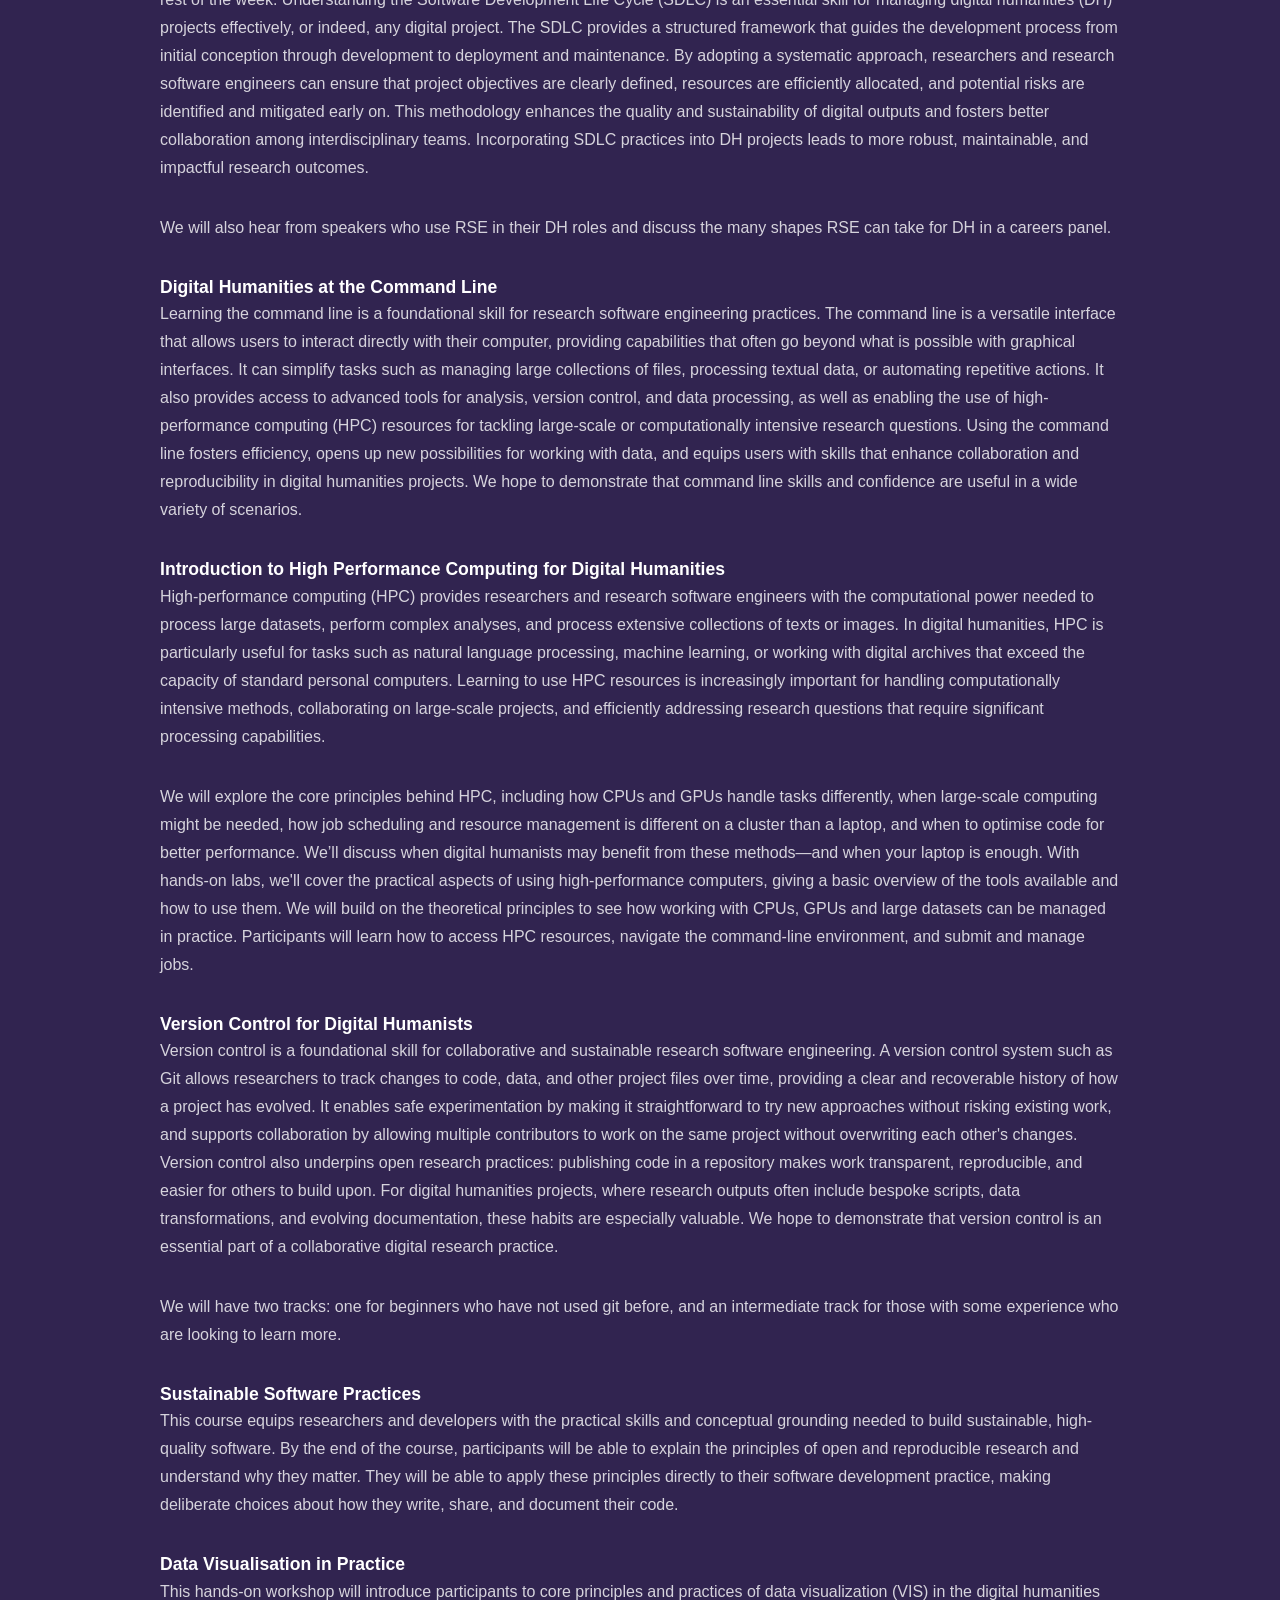
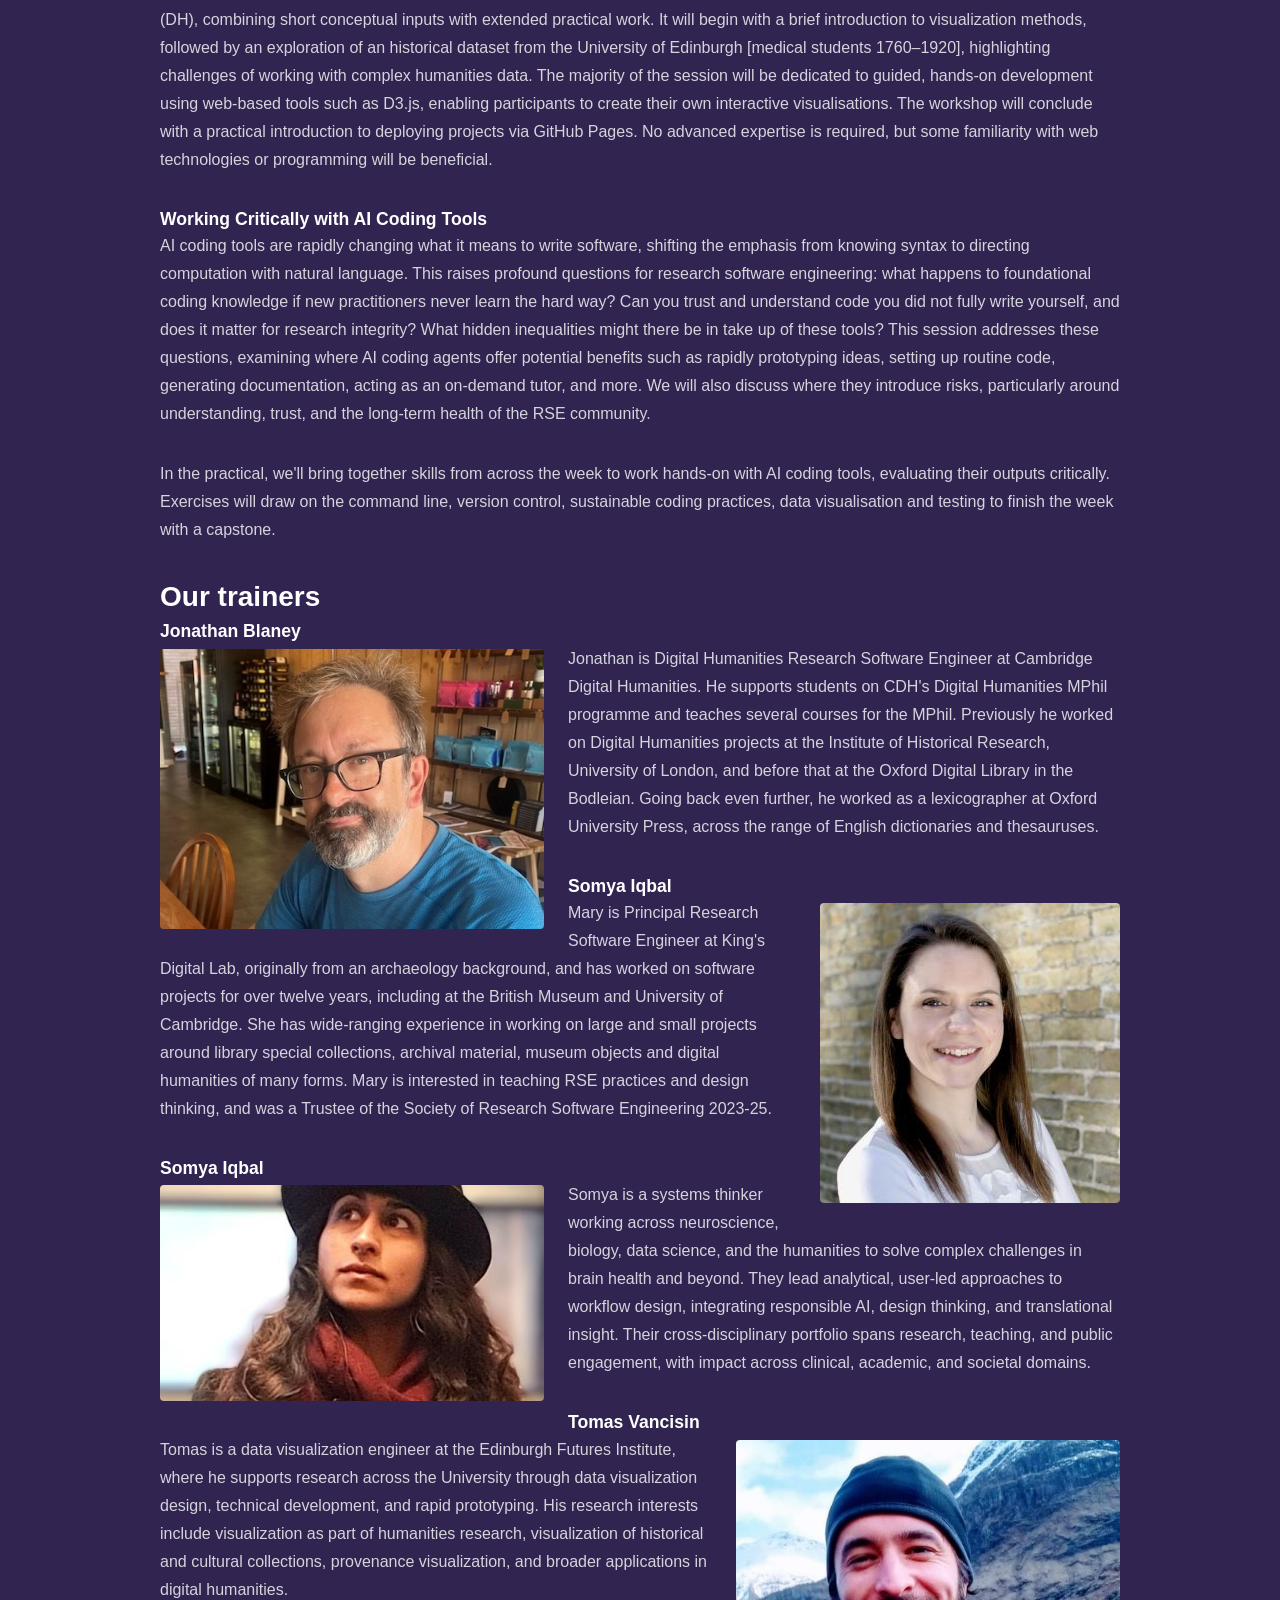
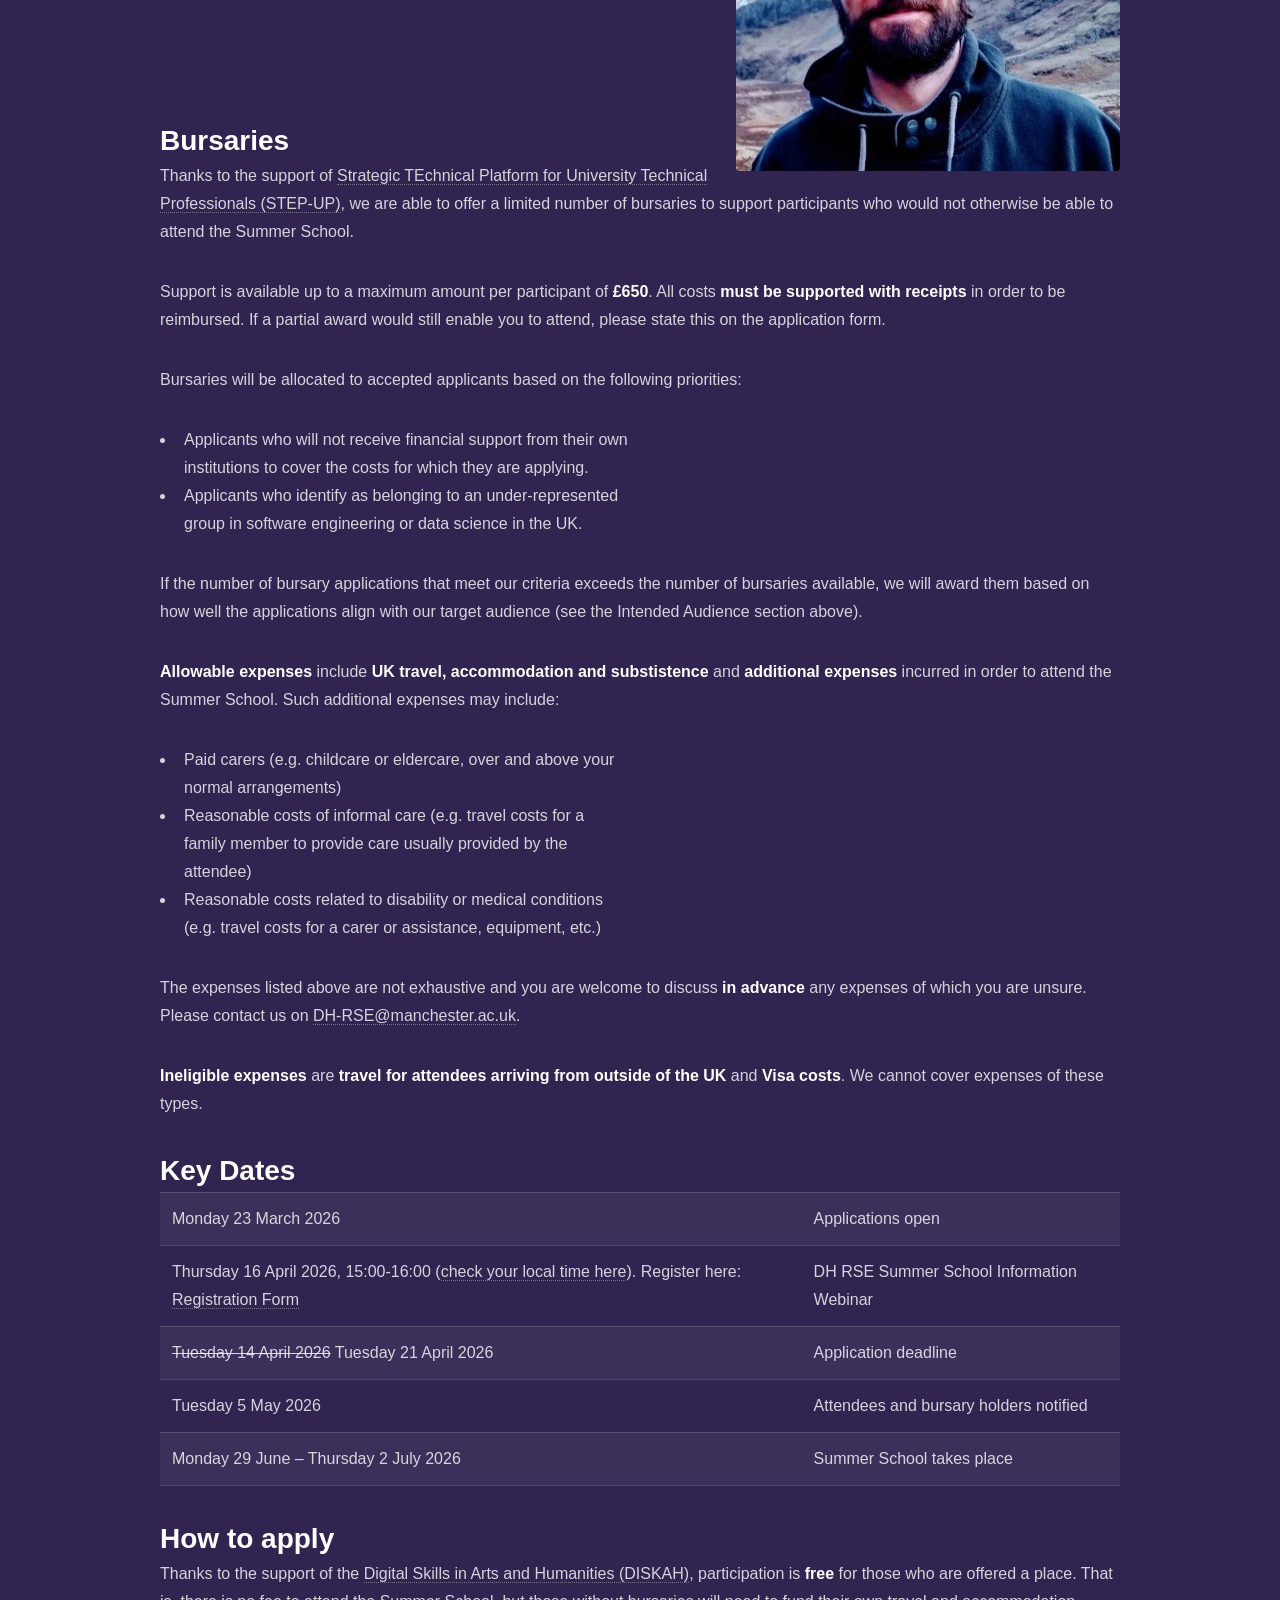
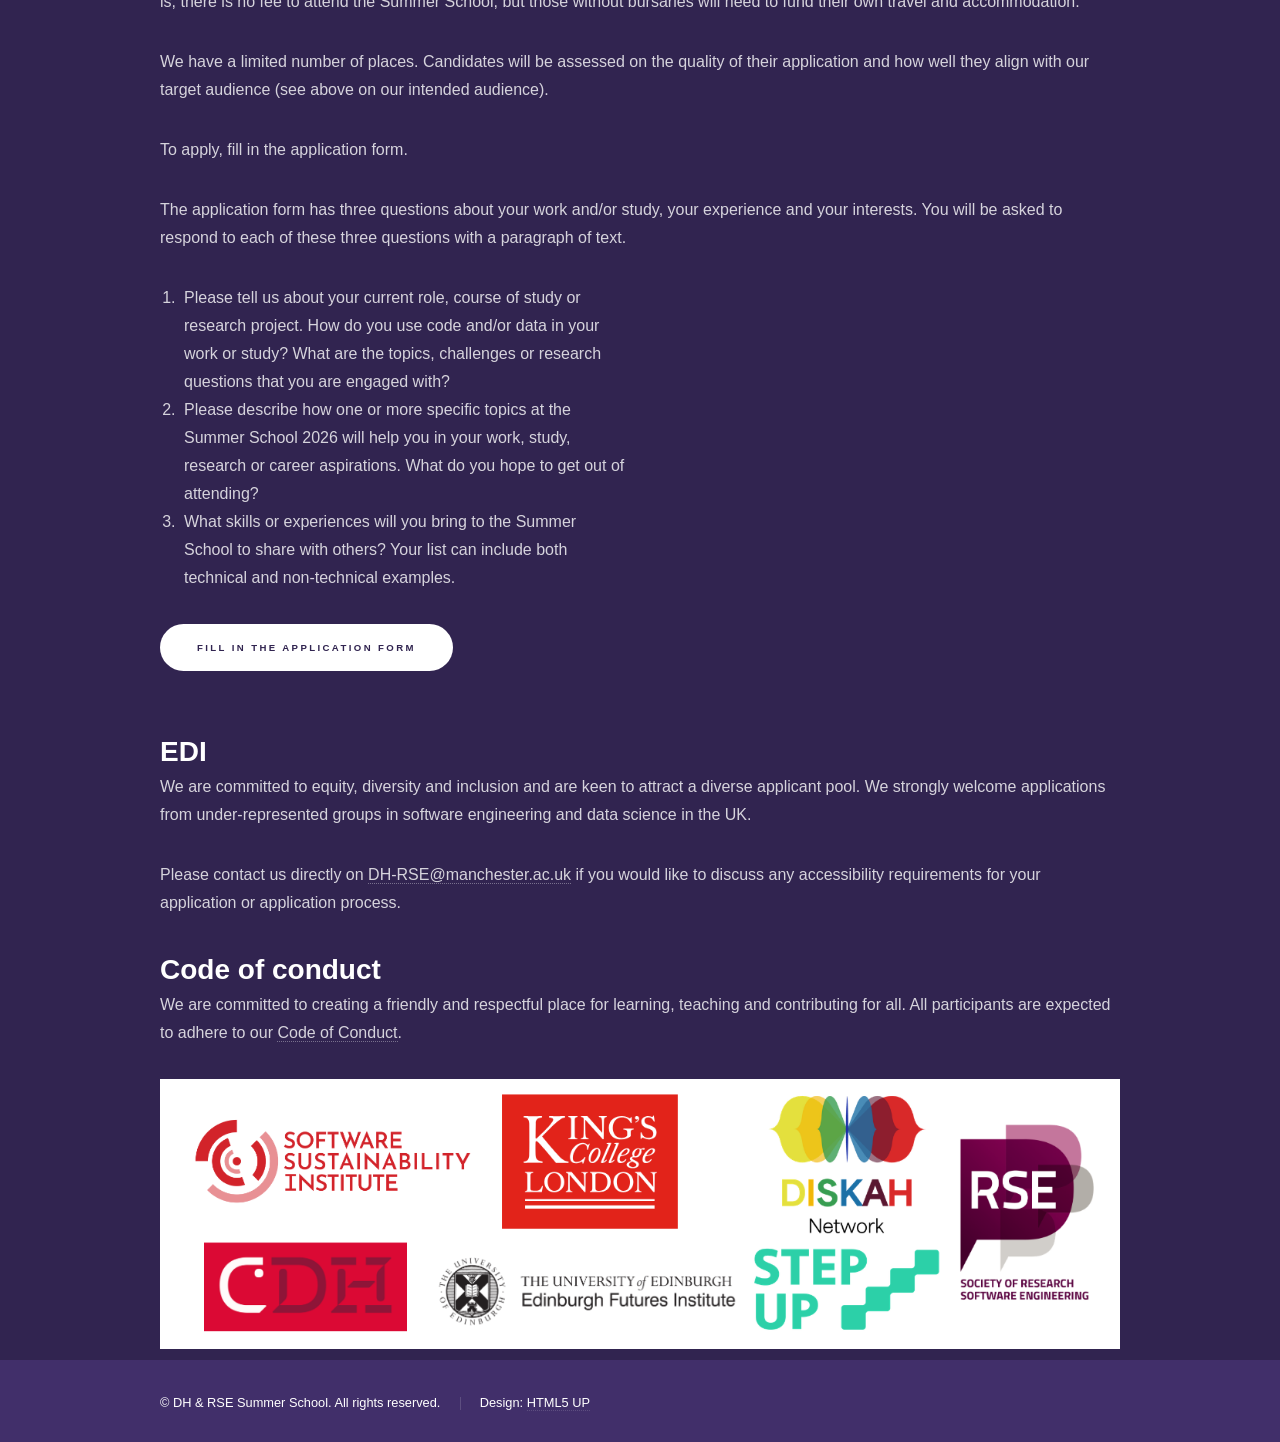
==== commit 51794535: "Update trainer profiles and add Mary to the list" ====
--- a/2026.html
+++ b/2026.html
@@ -180,11 +180,12 @@
 							<h2 id="trainers">Our trainers</h2>
 							<h3>Jonathan Blaney</h3>
 							<p><span class="image left"><img src="images/jonathan.jpg" alt="portrait of Jonathan"></span>Jonathan is Digital Humanities Research Software Engineer at Cambridge Digital Humanities. He supports students on CDH's Digital Humanities MPhil programme and teaches several courses for the MPhil. Previously he worked on Digital Humanities projects at the Institute of Historical Research, University of London, and before that at the Oxford Digital Library in the Bodleian. Going back even further, he worked as a lexicographer at Oxford University Press, across the range of English dictionaries and thesauruses.</p> 
-
 							<h3>Somya Iqbal</h3>
-							<p><span class="image right"><img src="images/somya.jpg" alt="portrait of Somya"></span>Somya is a systems thinker working across neuroscience, biology, data science, and the humanities to solve complex challenges in brain health and beyond. They lead analytical, user-led approaches to workflow design, integrating responsible AI, design thinking, and translational insight. Their cross-disciplinary portfolio spans research, teaching, and public engagement, with impact across clinical, academic, and societal domains.</p>
+							<p><span class="image right"><img src="images/mary.jpg" alt="portrait of Mary"></span>Mary is Principal Research Software Engineer at King's Digital Lab, originally from an archaeology background, and has worked on software projects for over twelve years, including at the British Museum and University of Cambridge. She has wide-ranging experience in working on large and small projects around library special collections, archival material, museum objects and digital humanities of many forms. Mary is interested in teaching RSE practices and design thinking, and was a Trustee of the Society of Research Software Engineering 2023-25.</p>
+							<h3>Somya Iqbal</h3>
+							<p><span class="image left"><img src="images/somya.jpg" alt="portrait of Somya"></span>Somya is a systems thinker working across neuroscience, biology, data science, and the humanities to solve complex challenges in brain health and beyond. They lead analytical, user-led approaches to workflow design, integrating responsible AI, design thinking, and translational insight. Their cross-disciplinary portfolio spans research, teaching, and public engagement, with impact across clinical, academic, and societal domains.</p>
 							<h3>Tomas Vancisin</h3>
-							<p><span class="image left"><img src="images/tomas.jpeg" alt="portrait of Tomas"></span>Tomas is a data visualization engineer at the Edinburgh Futures Institute, where he supports research across the University through data visualization design, technical development, and rapid prototyping. His research interests include visualization as part of humanities research, visualization of historical and cultural collections, provenance visualization, and broader applications in digital humanities.</p>
+							<p><span class="image right"><img src="images/tomas.jpeg" alt="portrait of Tomas"></span>Tomas is a data visualization engineer at the Edinburgh Futures Institute, where he supports research across the University through data visualization design, technical development, and rapid prototyping. His research interests include visualization as part of humanities research, visualization of historical and cultural collections, provenance visualization, and broader applications in digital humanities.</p>
 							<br />
 							<br />
 							<br />
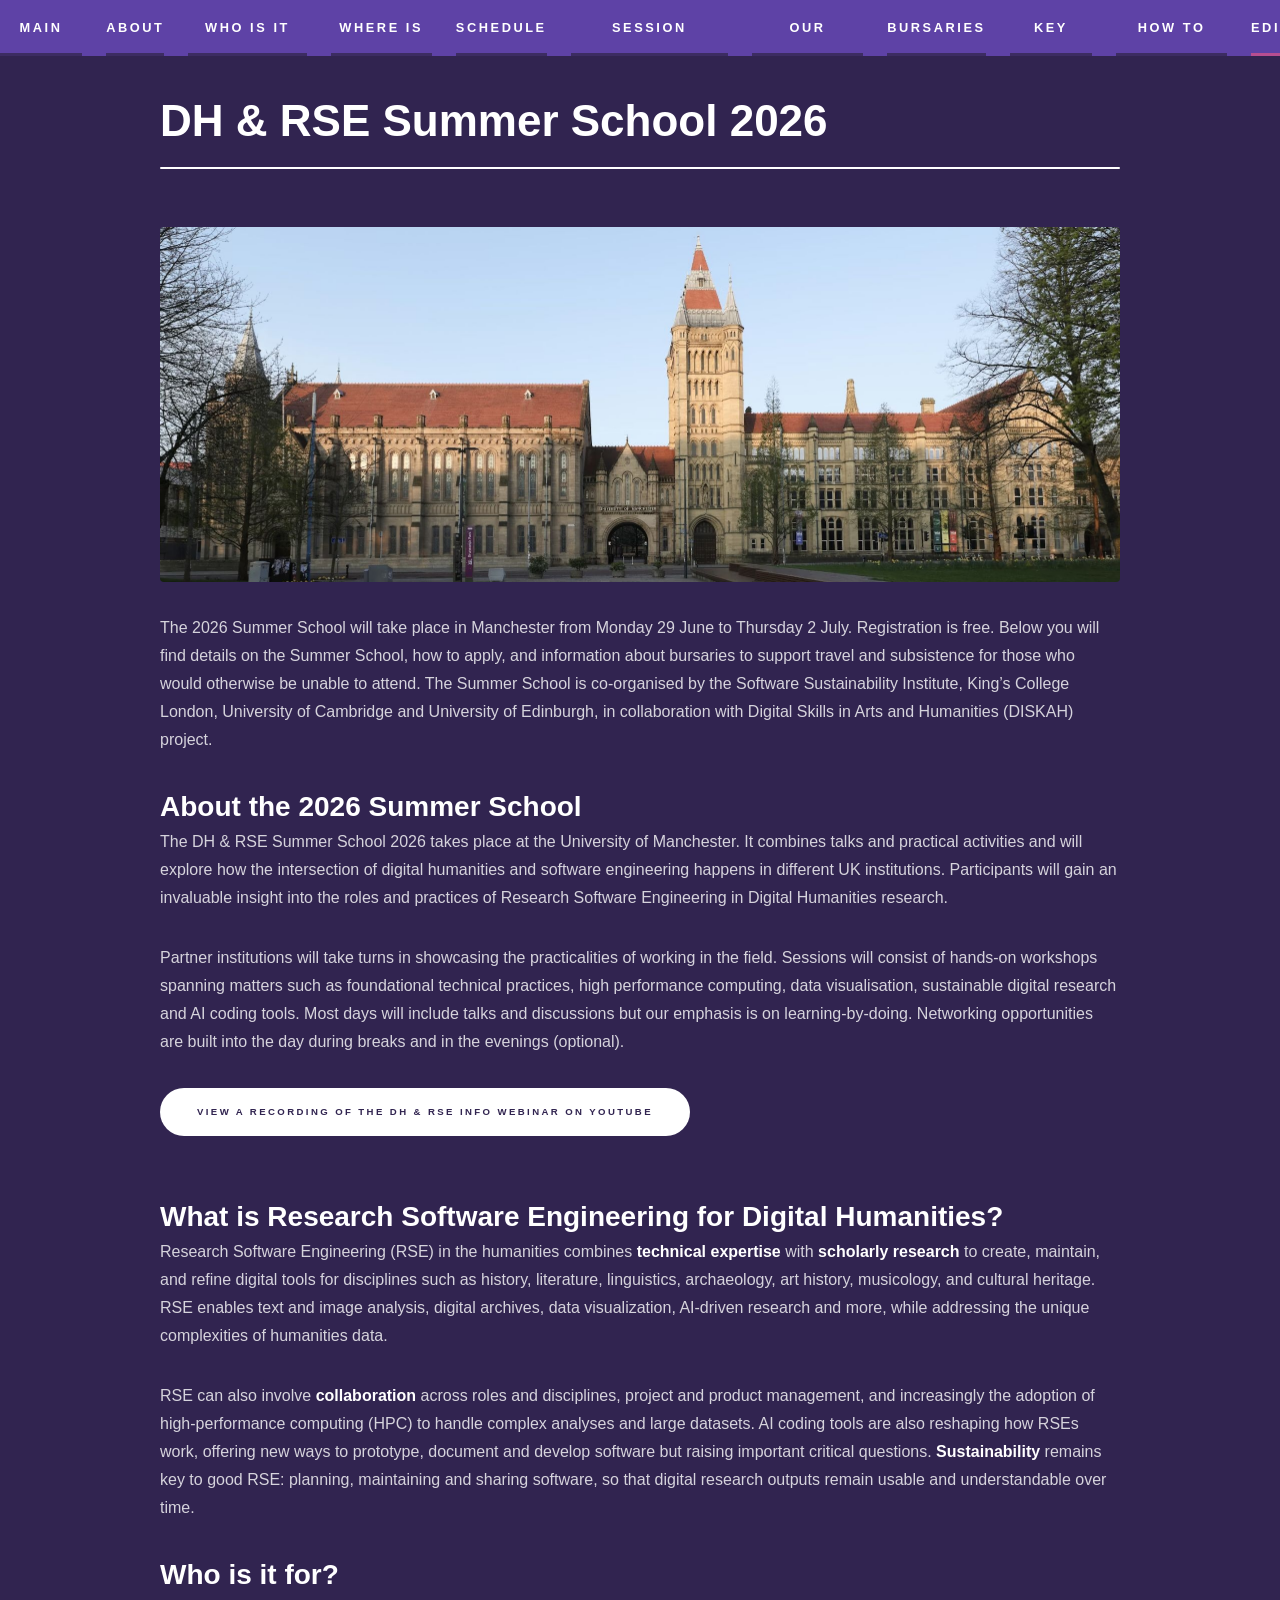
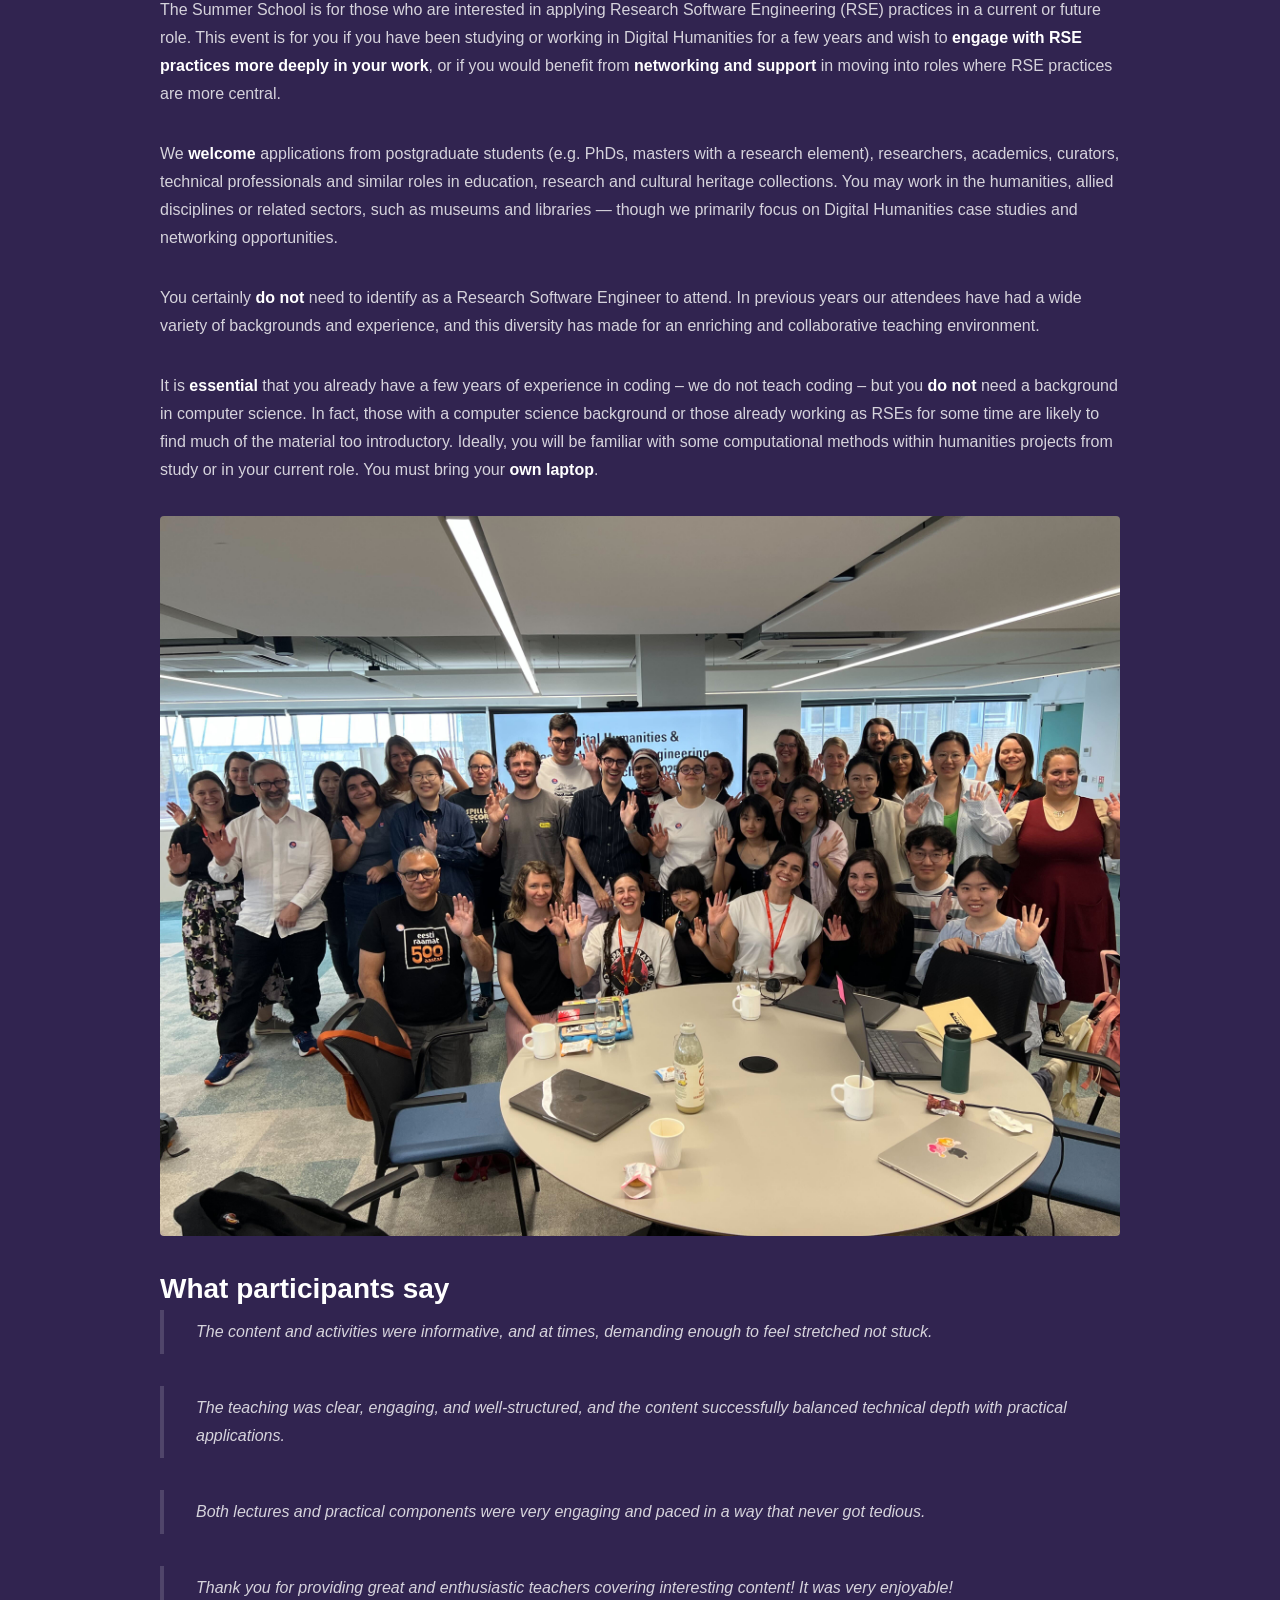
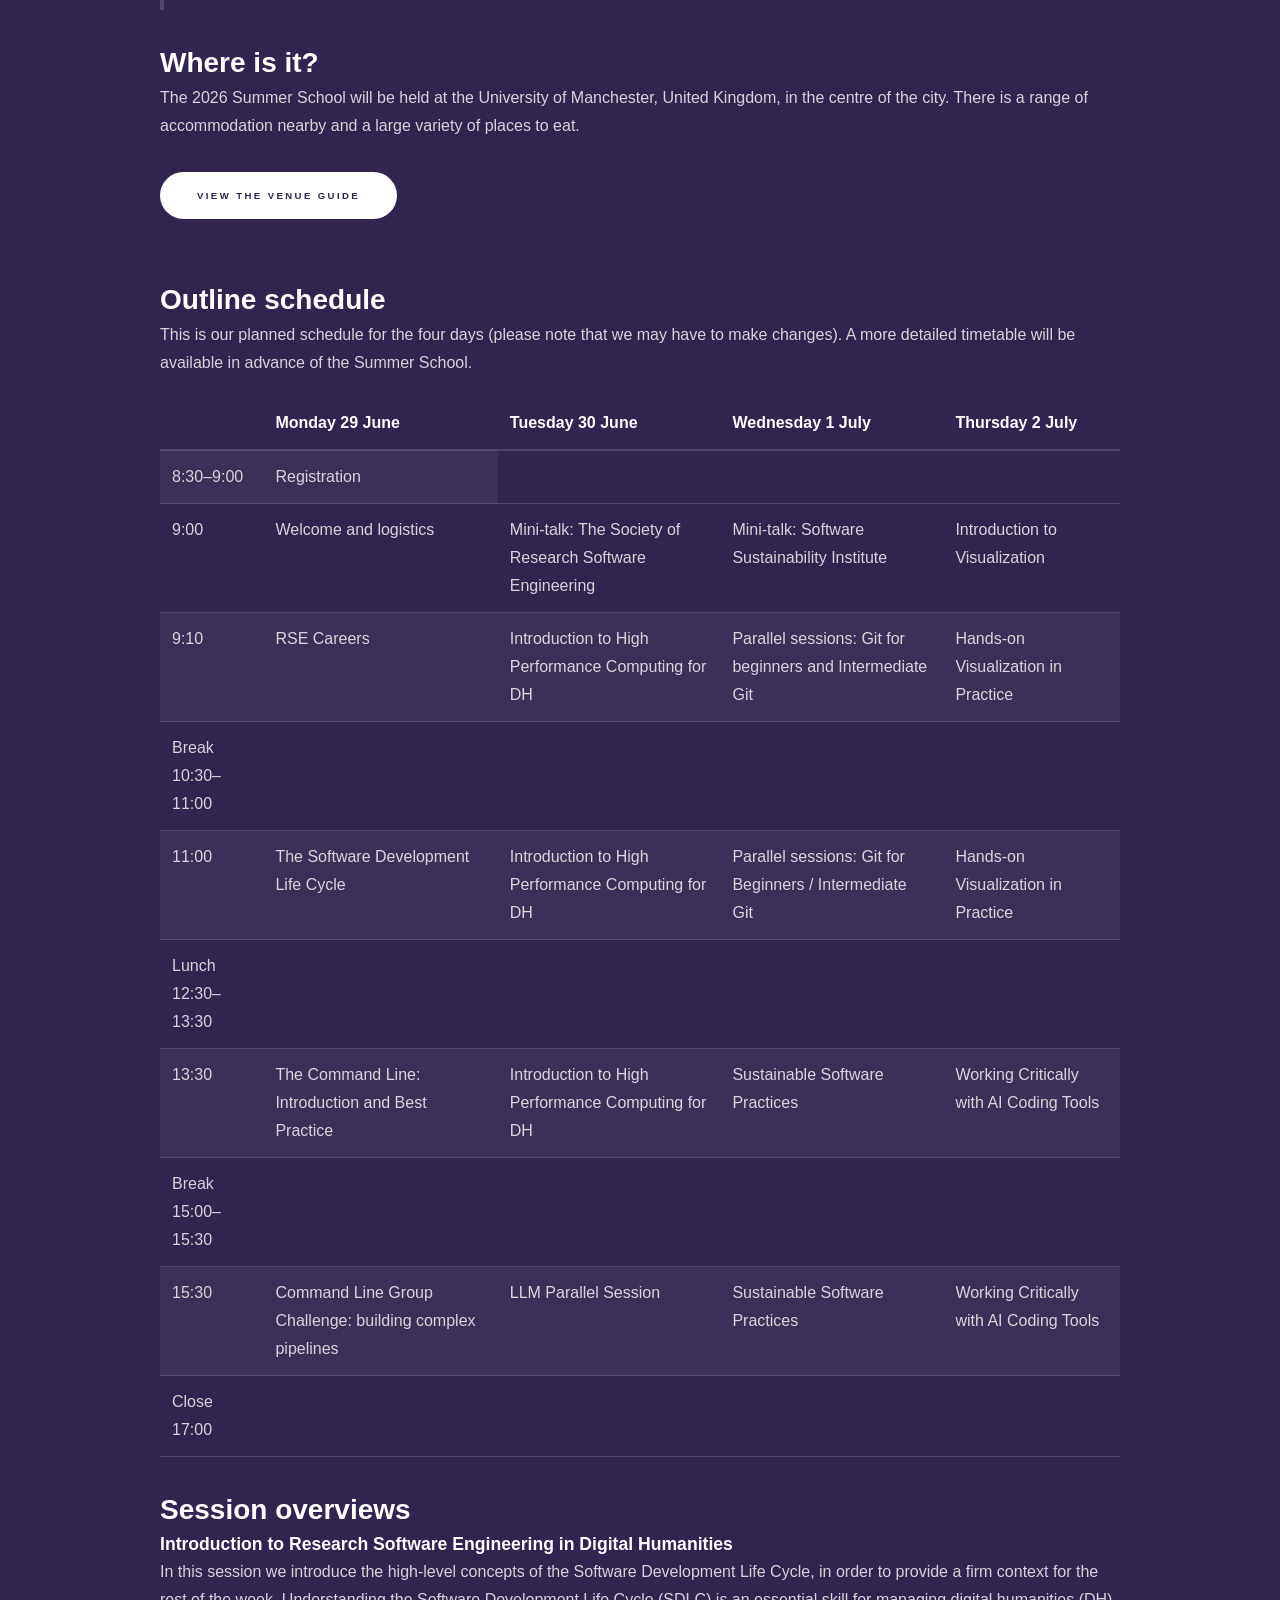
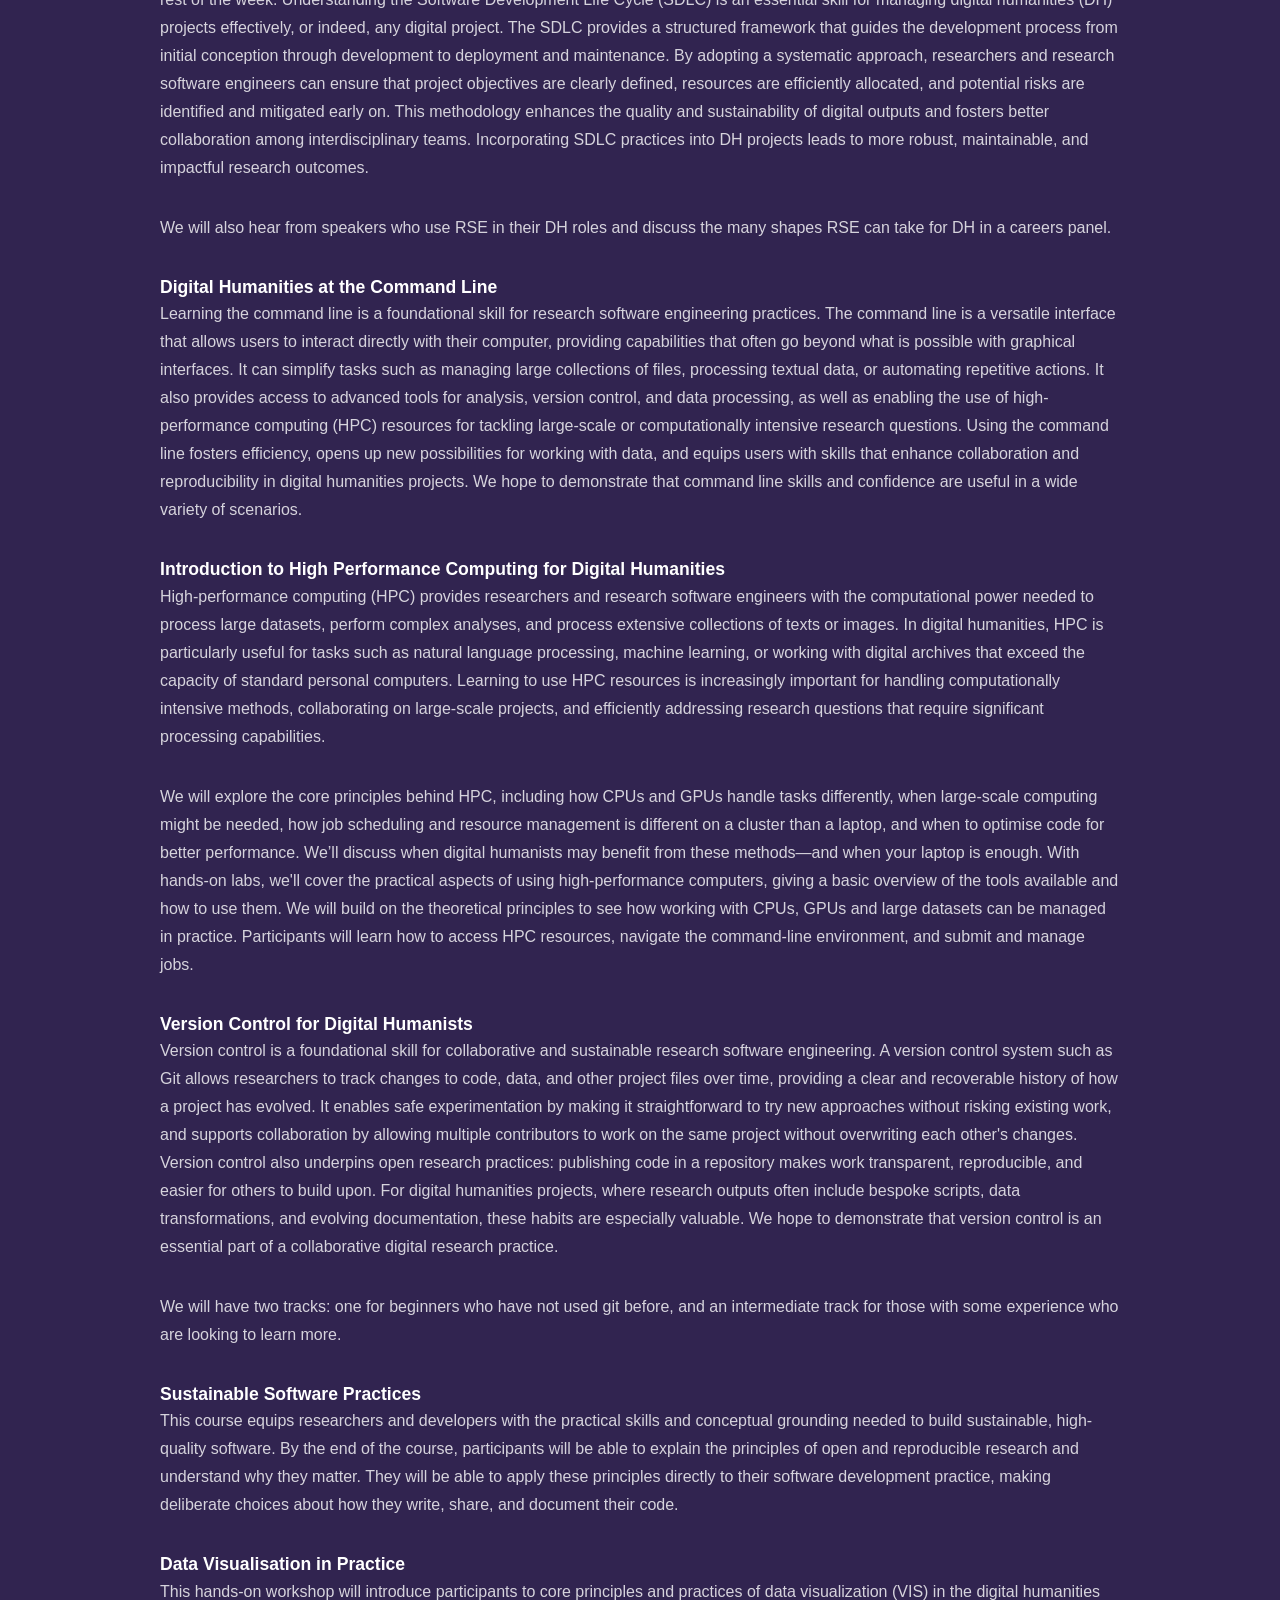
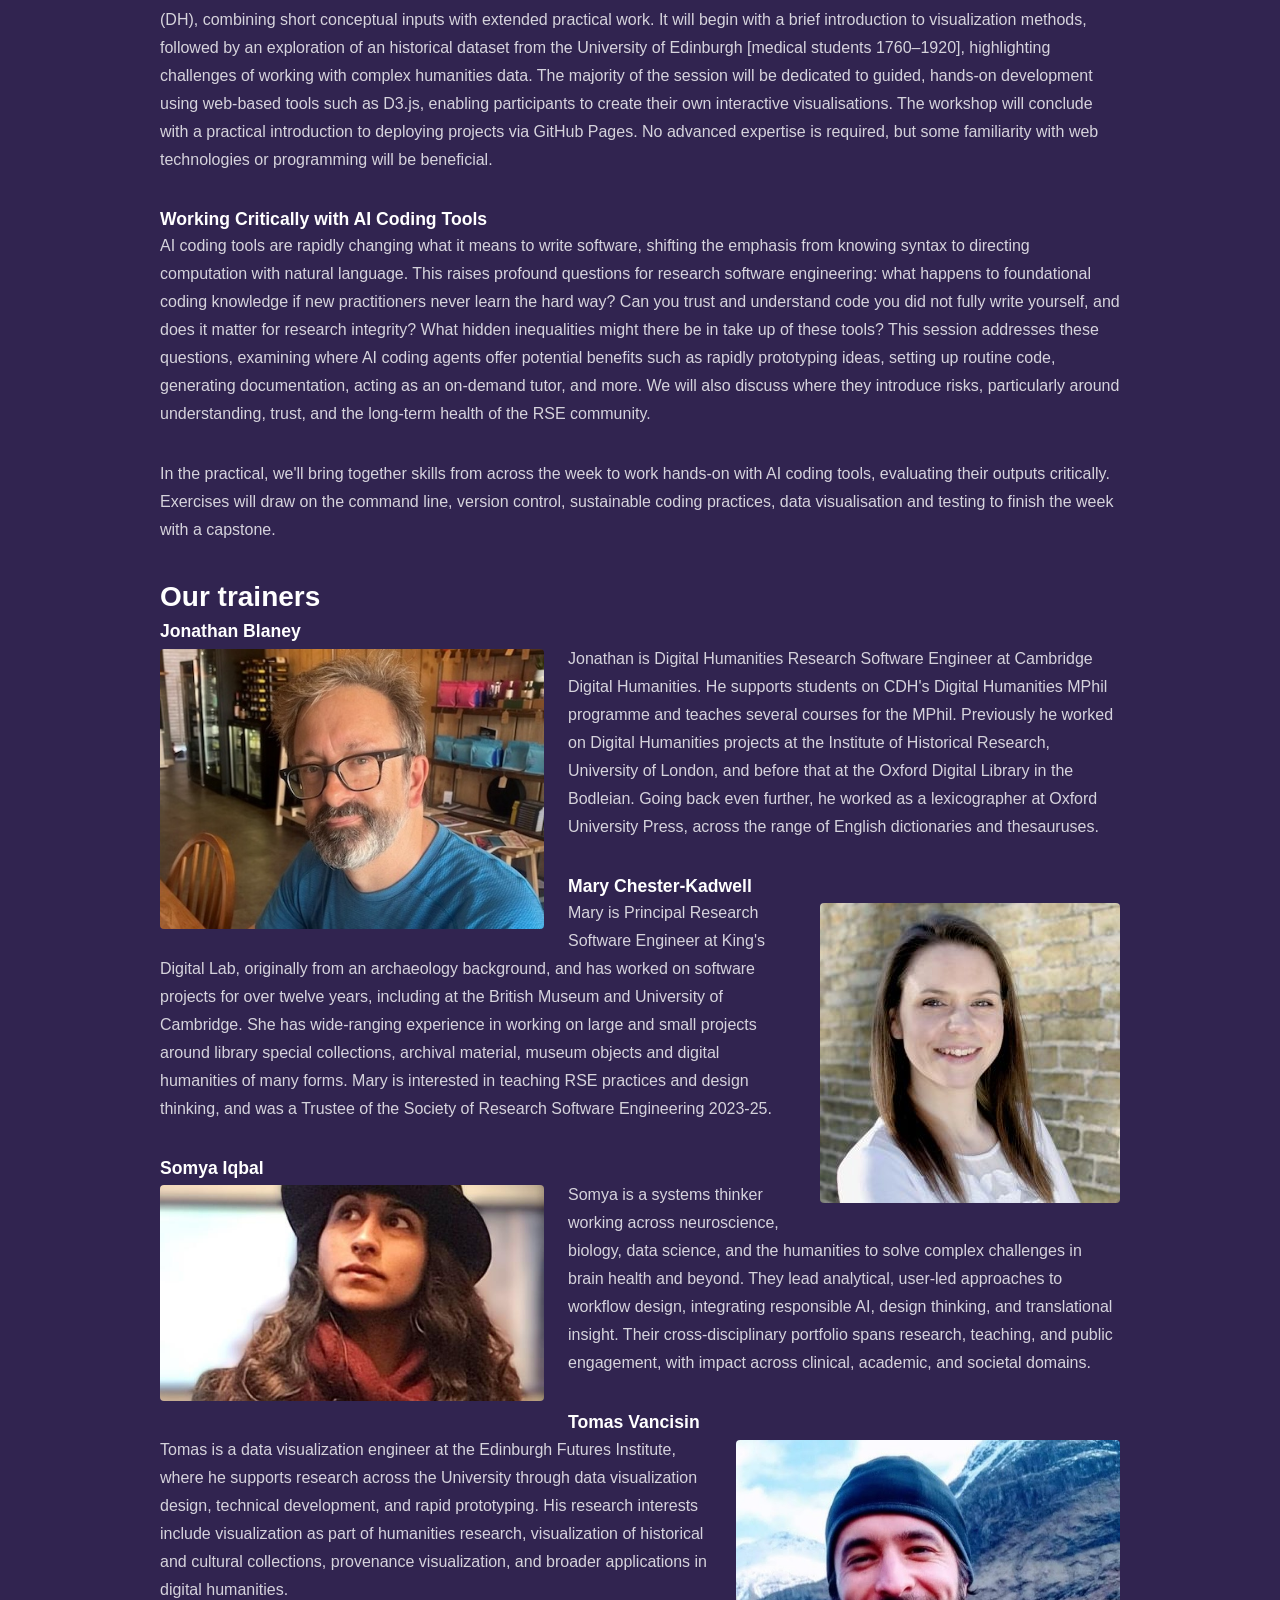
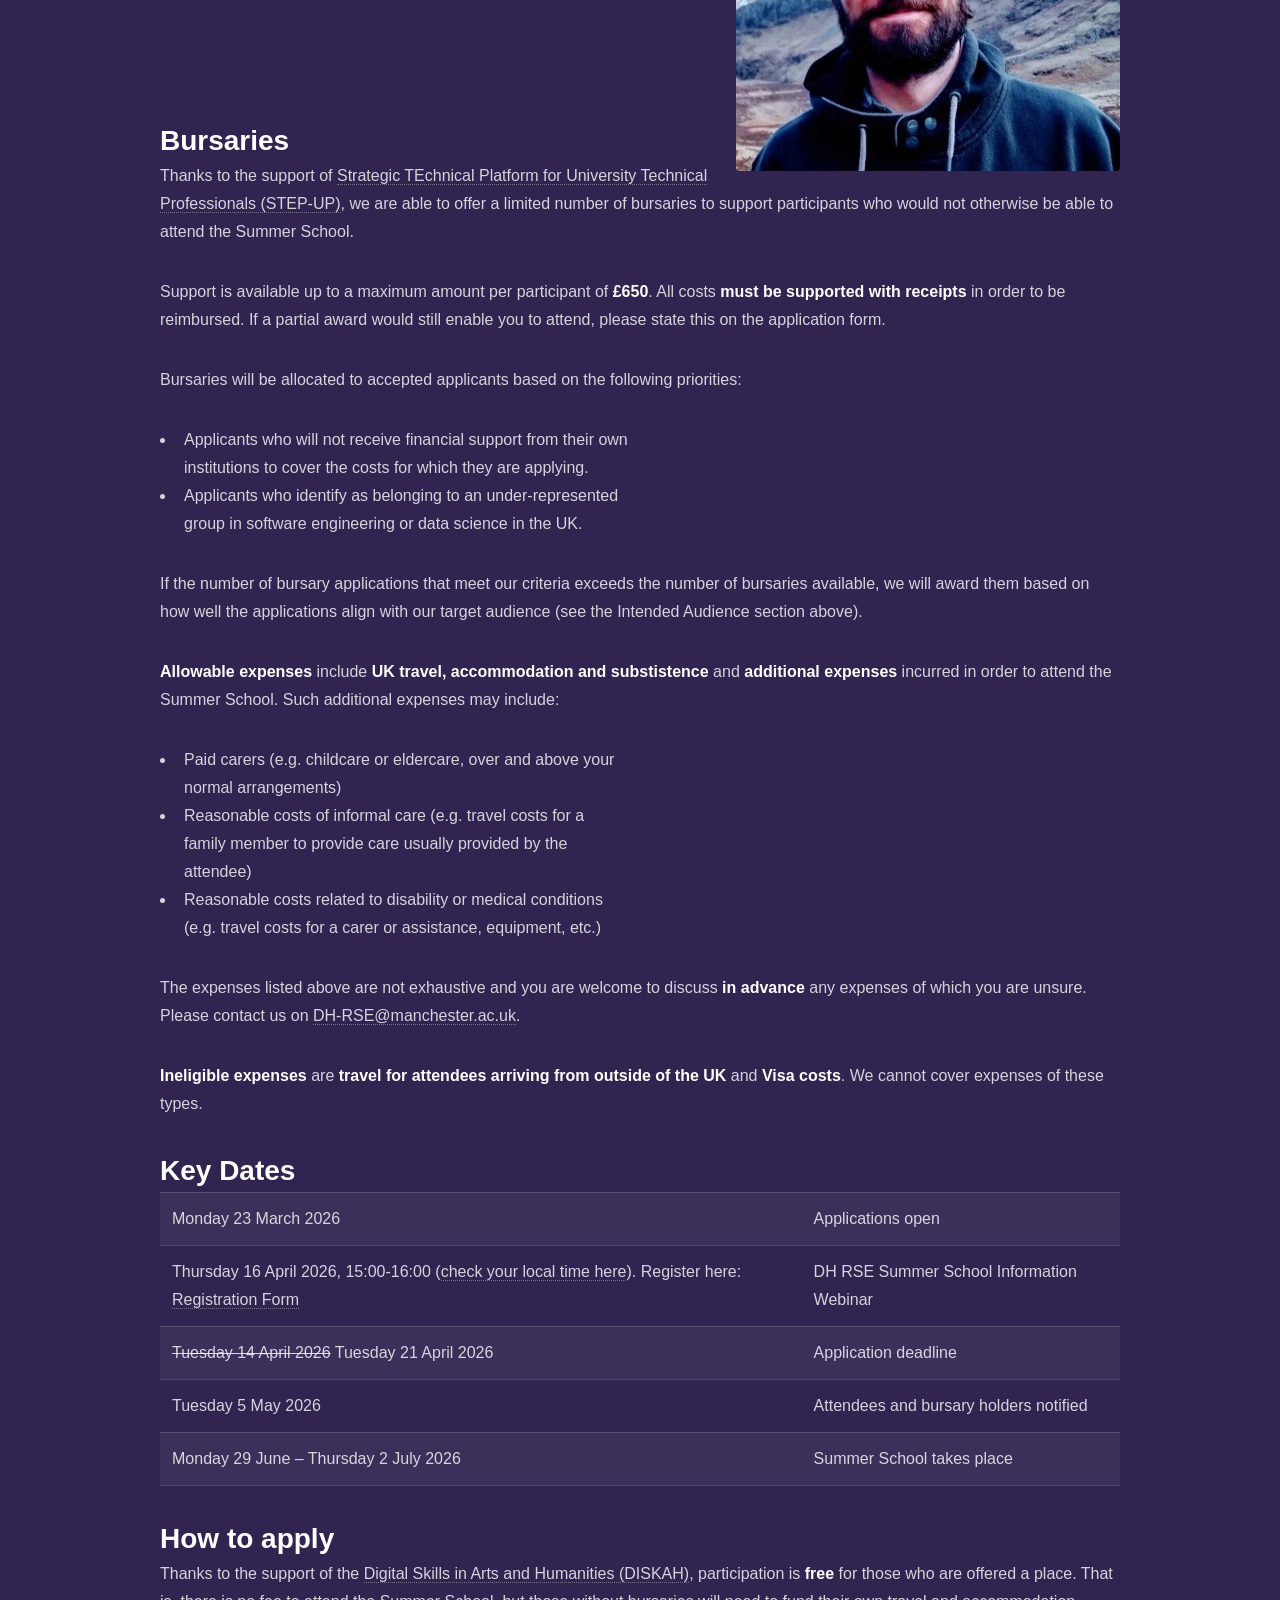
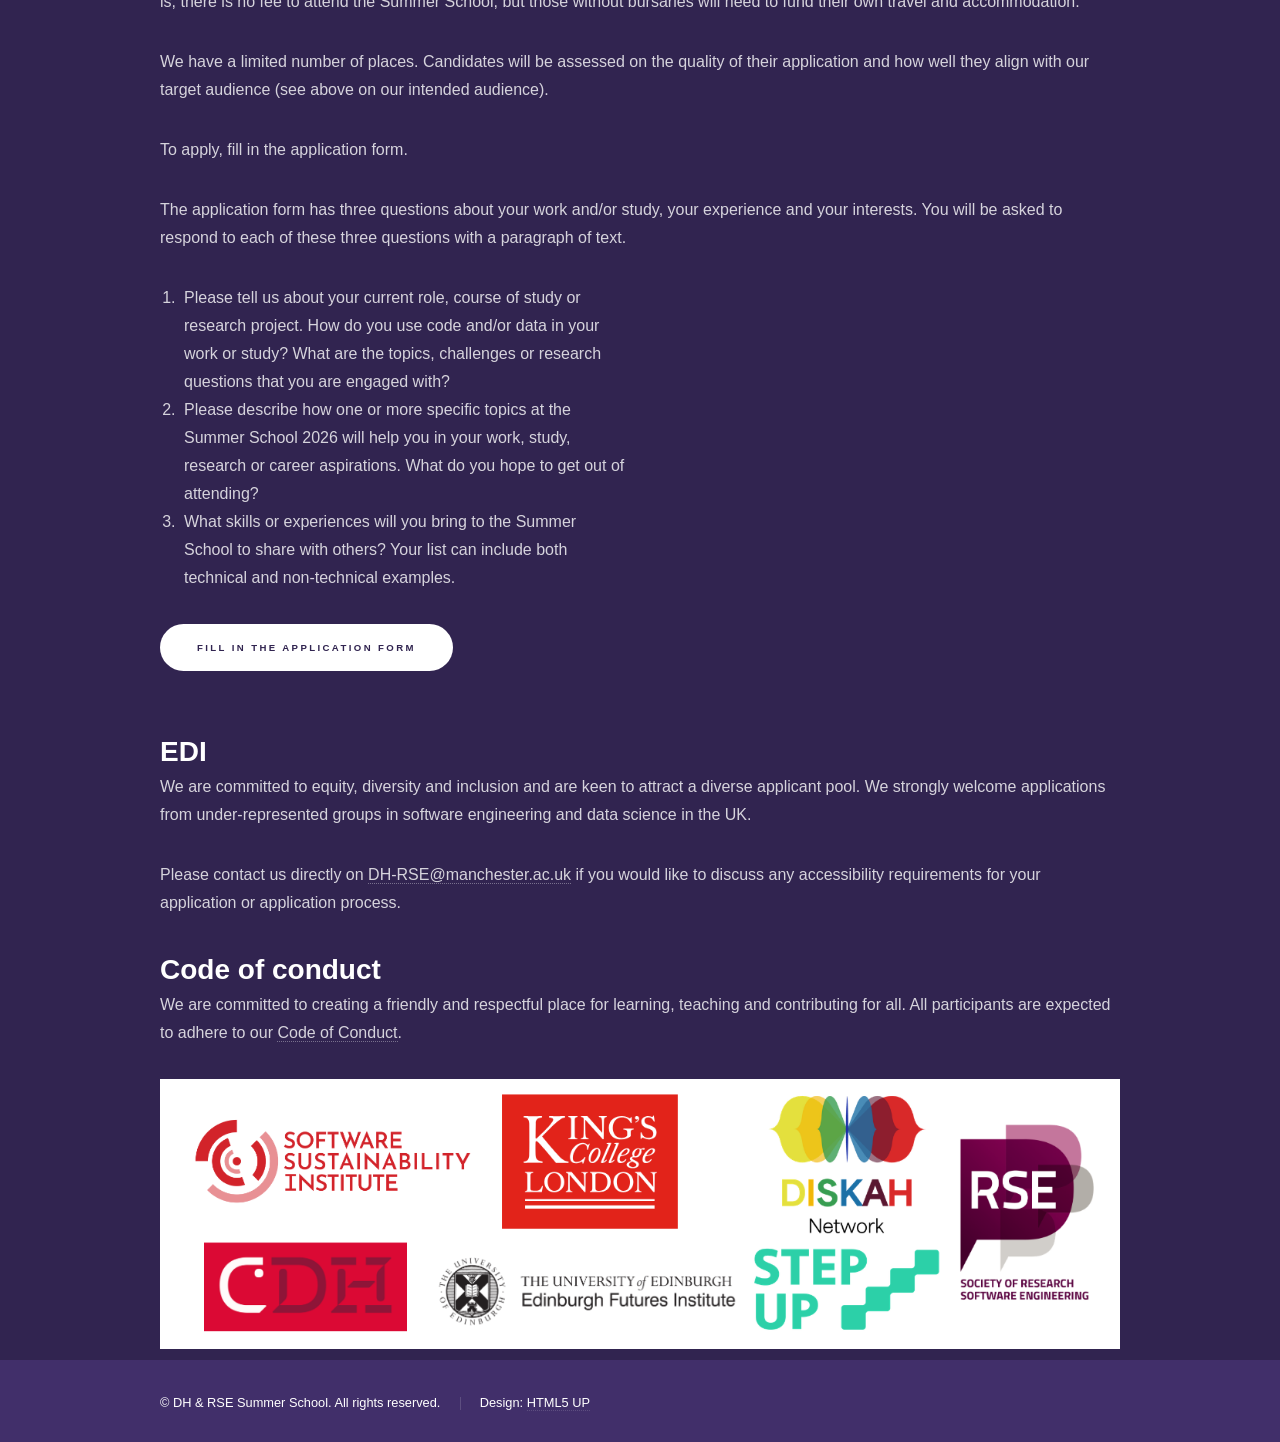
==== commit 7cc9cd81: "Update trainer name to correct mistake" ====
--- a/2026.html
+++ b/2026.html
@@ -180,7 +180,7 @@
 							<h2 id="trainers">Our trainers</h2>
 							<h3>Jonathan Blaney</h3>
 							<p><span class="image left"><img src="images/jonathan.jpg" alt="portrait of Jonathan"></span>Jonathan is Digital Humanities Research Software Engineer at Cambridge Digital Humanities. He supports students on CDH's Digital Humanities MPhil programme and teaches several courses for the MPhil. Previously he worked on Digital Humanities projects at the Institute of Historical Research, University of London, and before that at the Oxford Digital Library in the Bodleian. Going back even further, he worked as a lexicographer at Oxford University Press, across the range of English dictionaries and thesauruses.</p> 
-							<h3>Somya Iqbal</h3>
+							<h3>Mary Chester-Kadwell</h3>
 							<p><span class="image right"><img src="images/mary.jpg" alt="portrait of Mary"></span>Mary is Principal Research Software Engineer at King's Digital Lab, originally from an archaeology background, and has worked on software projects for over twelve years, including at the British Museum and University of Cambridge. She has wide-ranging experience in working on large and small projects around library special collections, archival material, museum objects and digital humanities of many forms. Mary is interested in teaching RSE practices and design thinking, and was a Trustee of the Society of Research Software Engineering 2023-25.</p>
 							<h3>Somya Iqbal</h3>
 							<p><span class="image left"><img src="images/somya.jpg" alt="portrait of Somya"></span>Somya is a systems thinker working across neuroscience, biology, data science, and the humanities to solve complex challenges in brain health and beyond. They lead analytical, user-led approaches to workflow design, integrating responsible AI, design thinking, and translational insight. Their cross-disciplinary portfolio spans research, teaching, and public engagement, with impact across clinical, academic, and societal domains.</p>
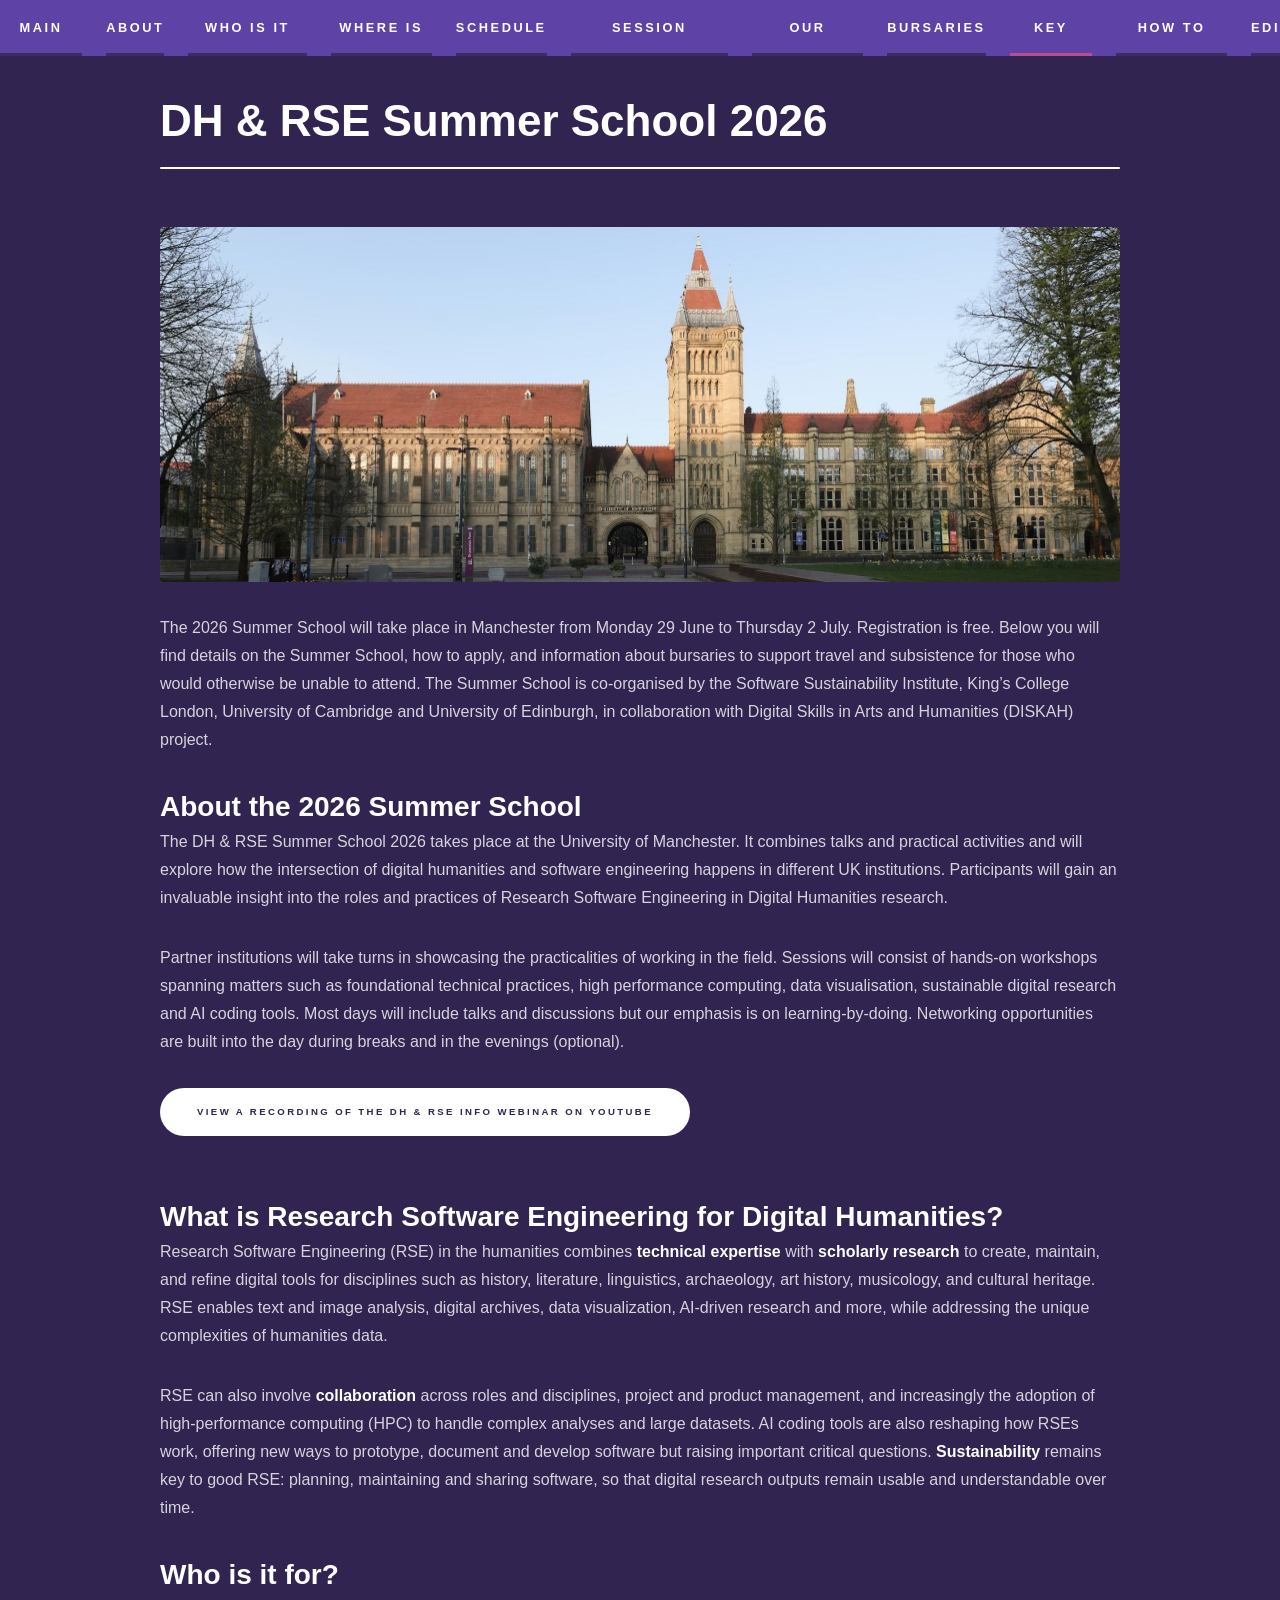
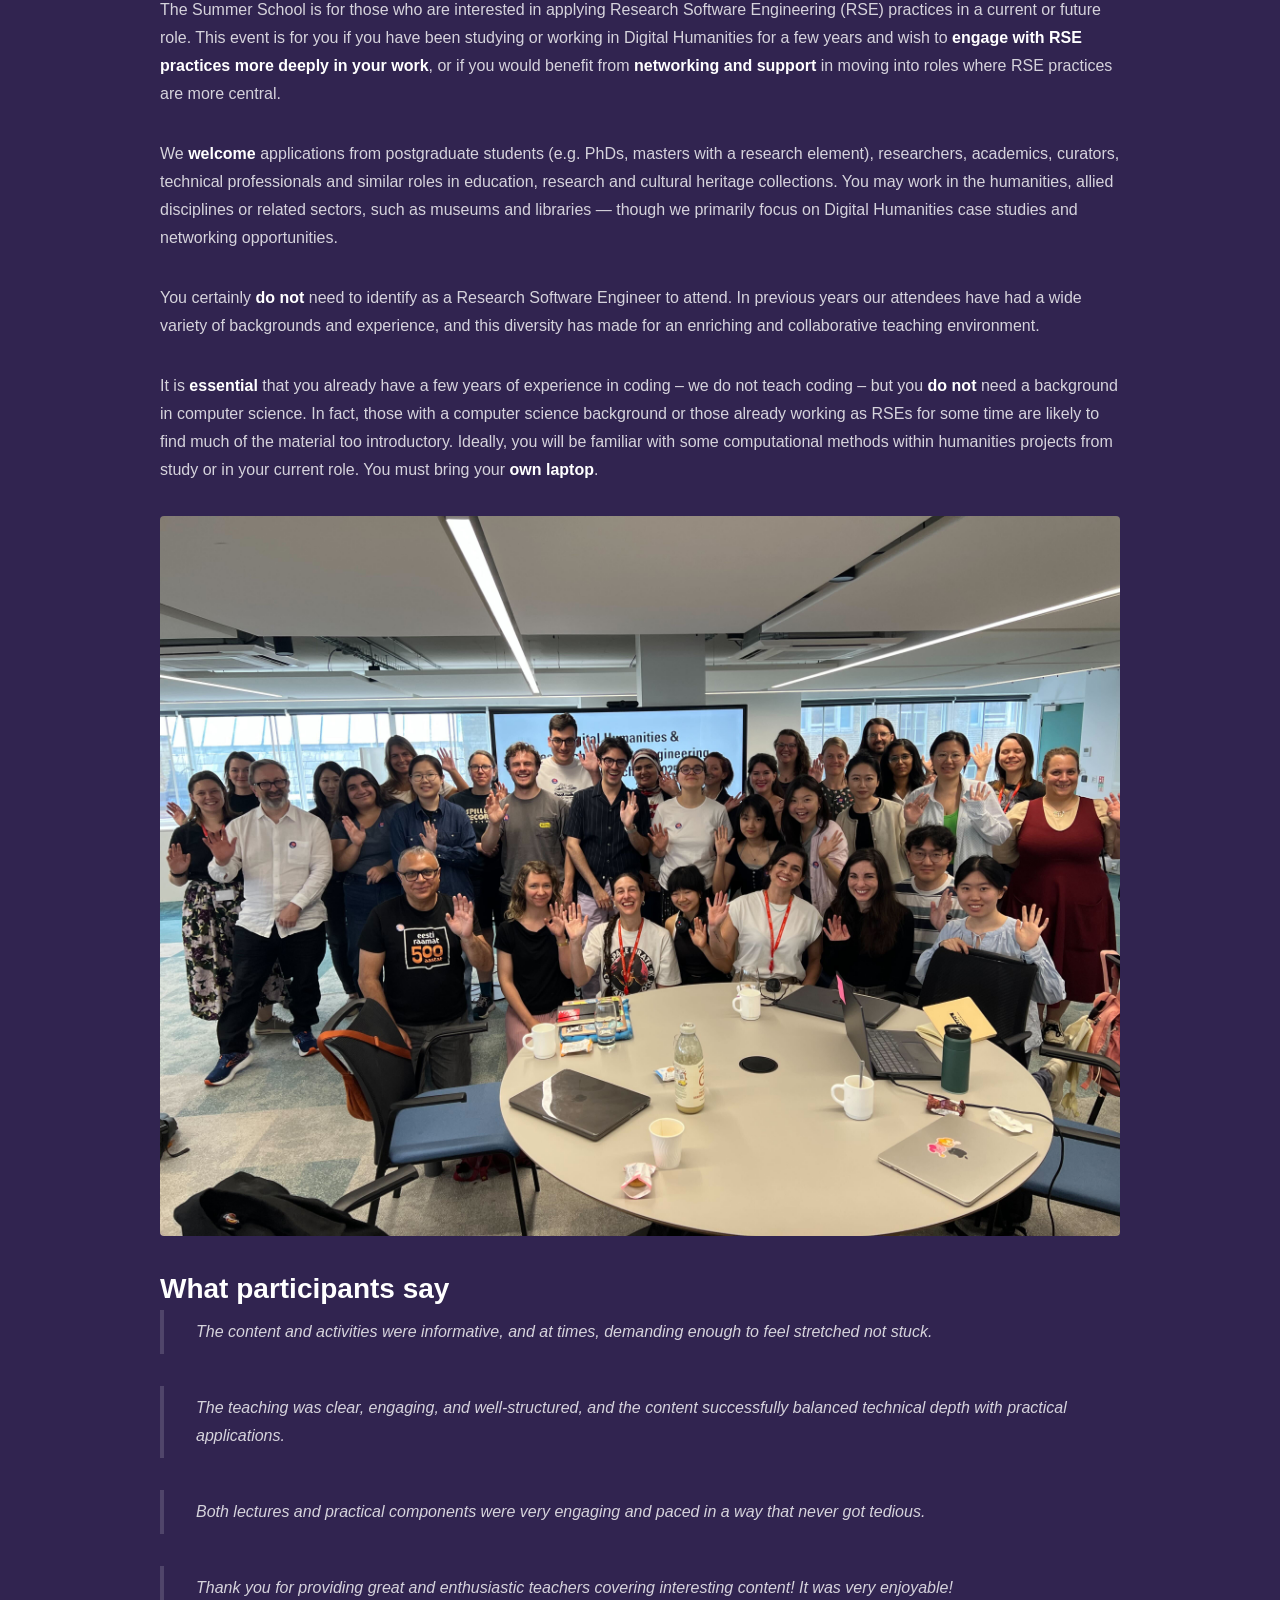
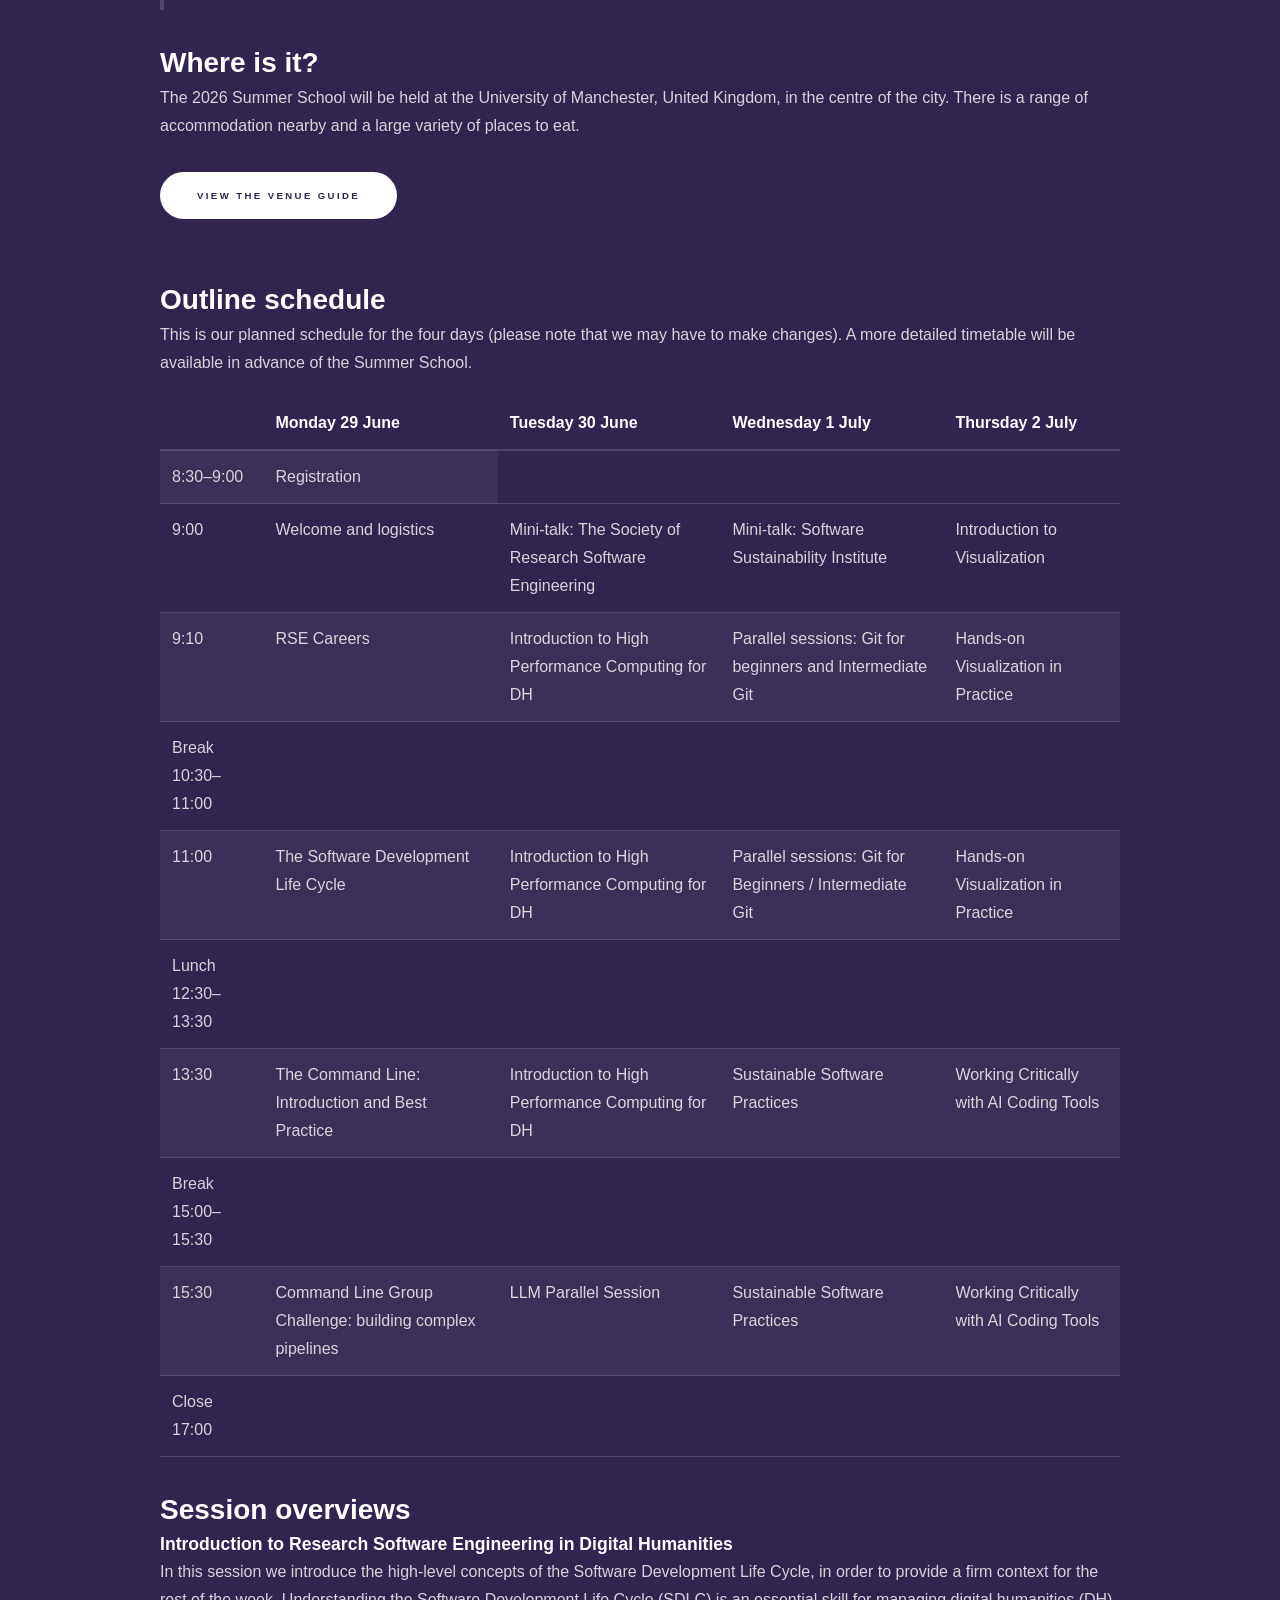
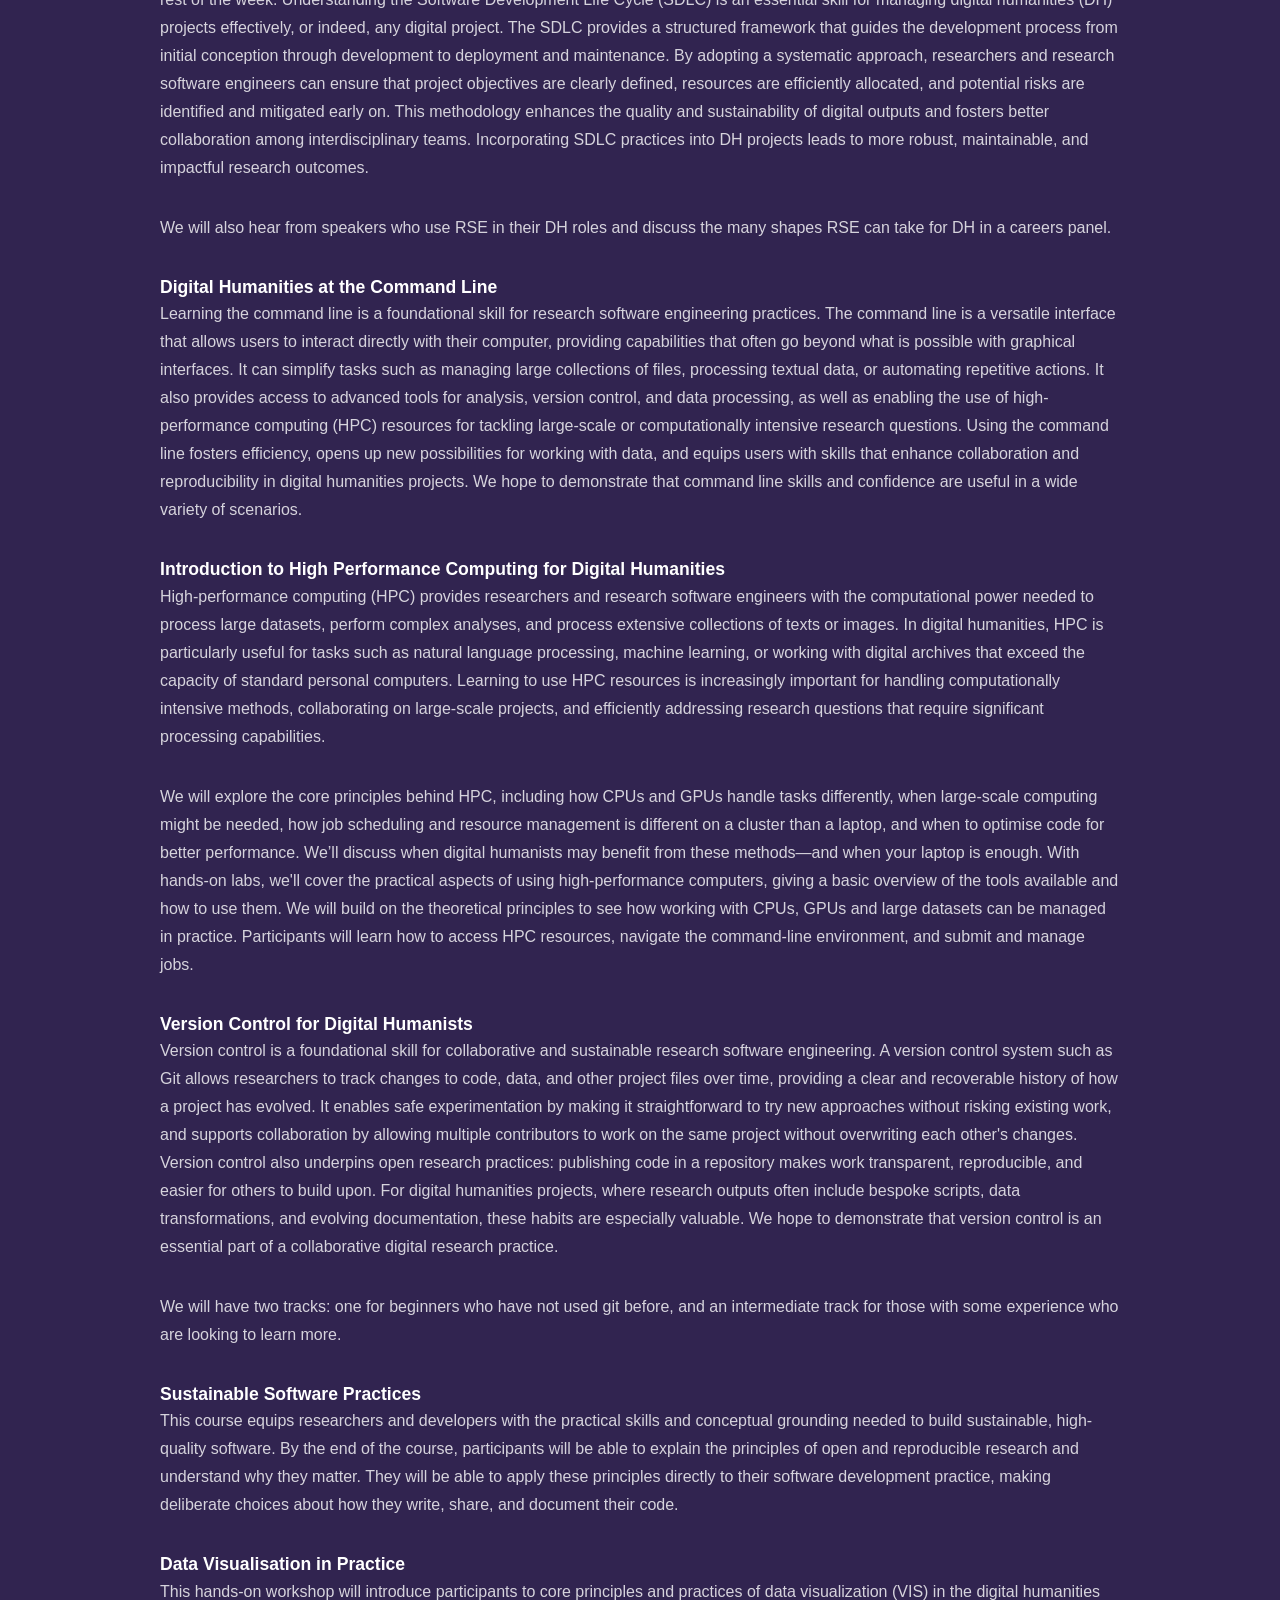
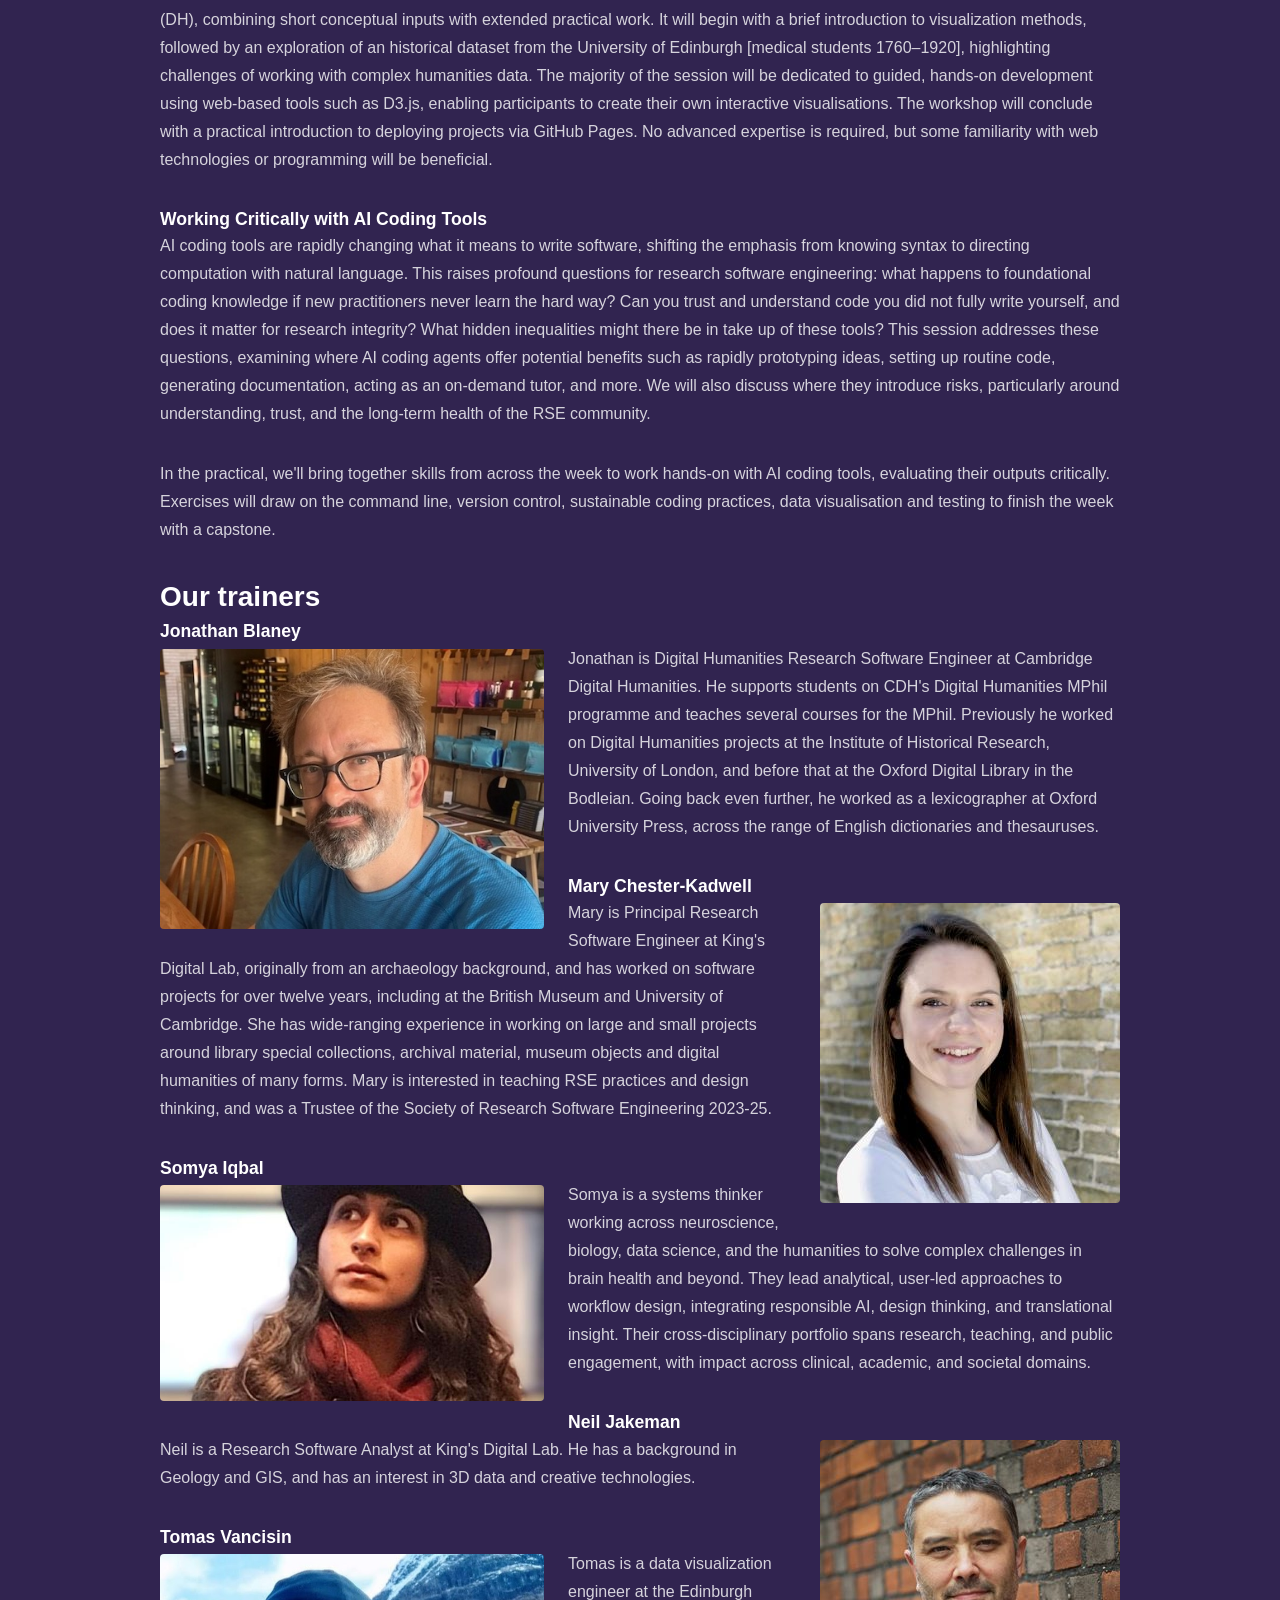
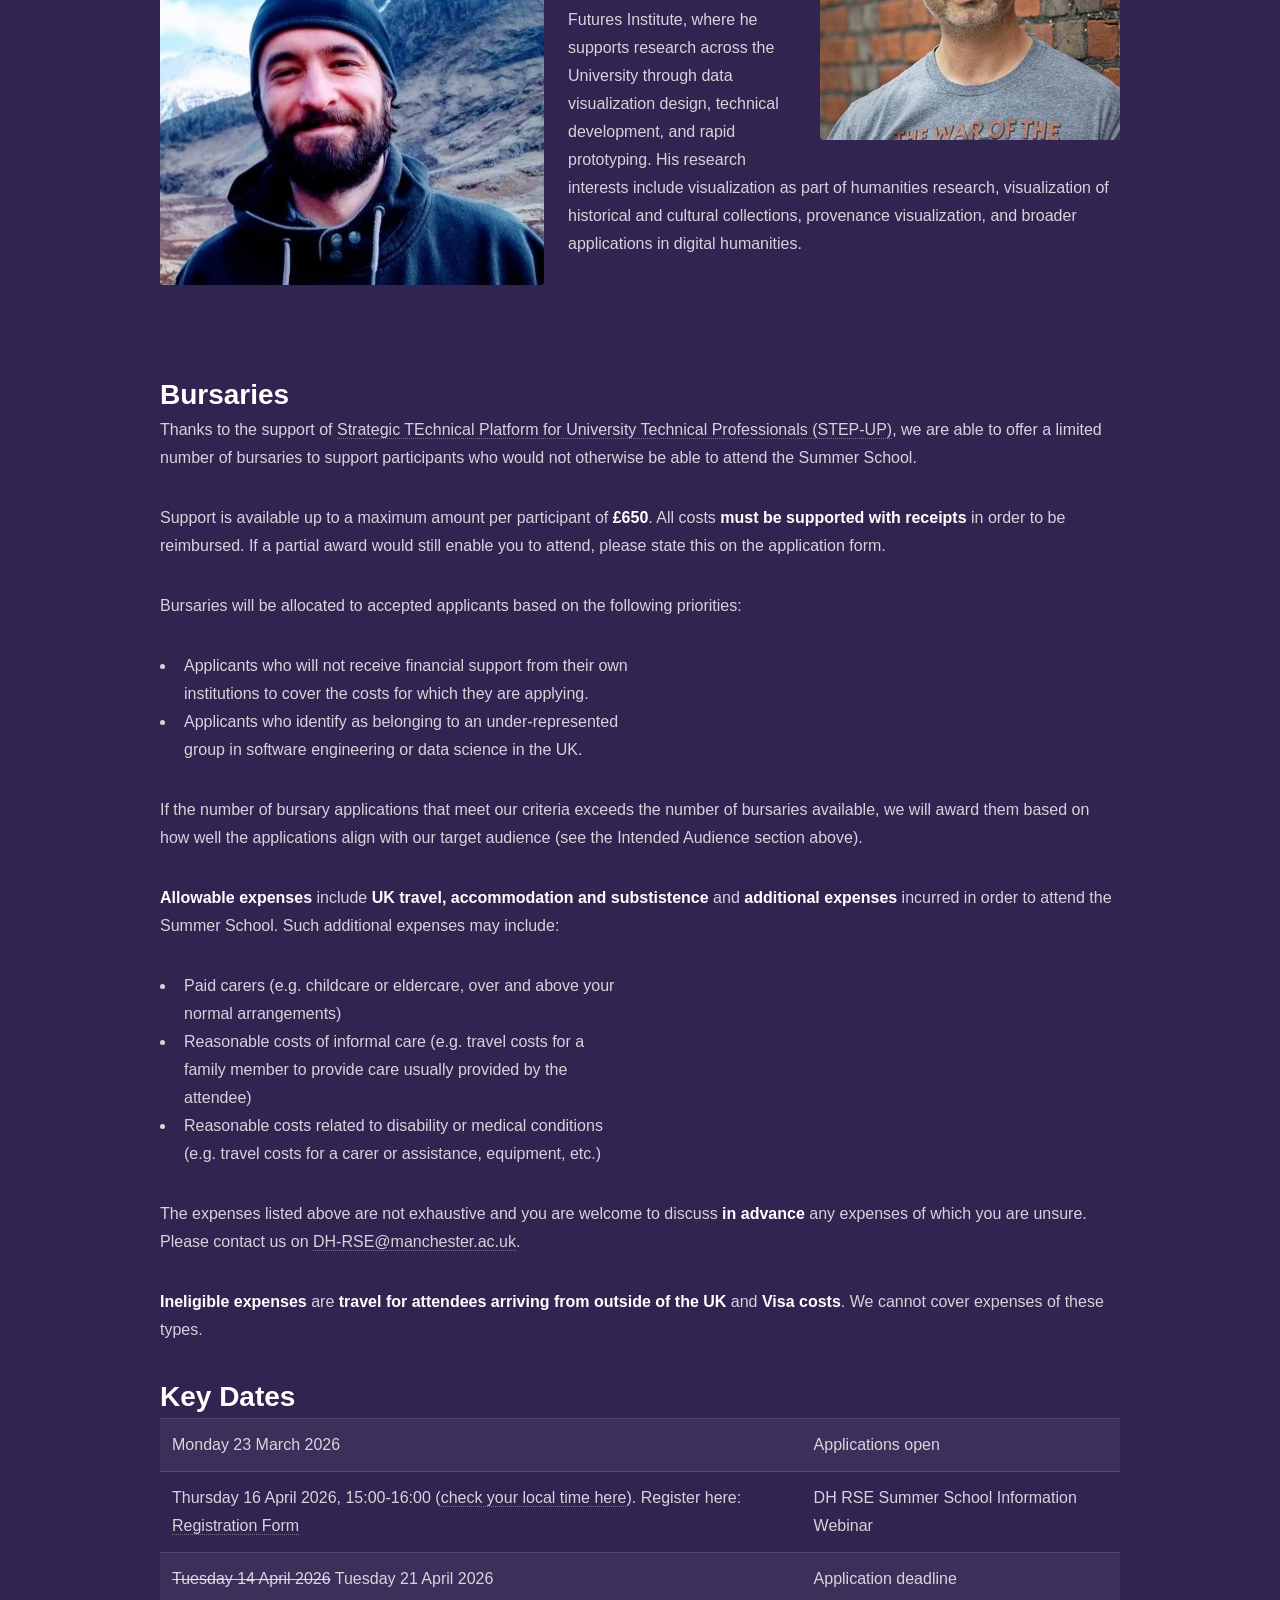
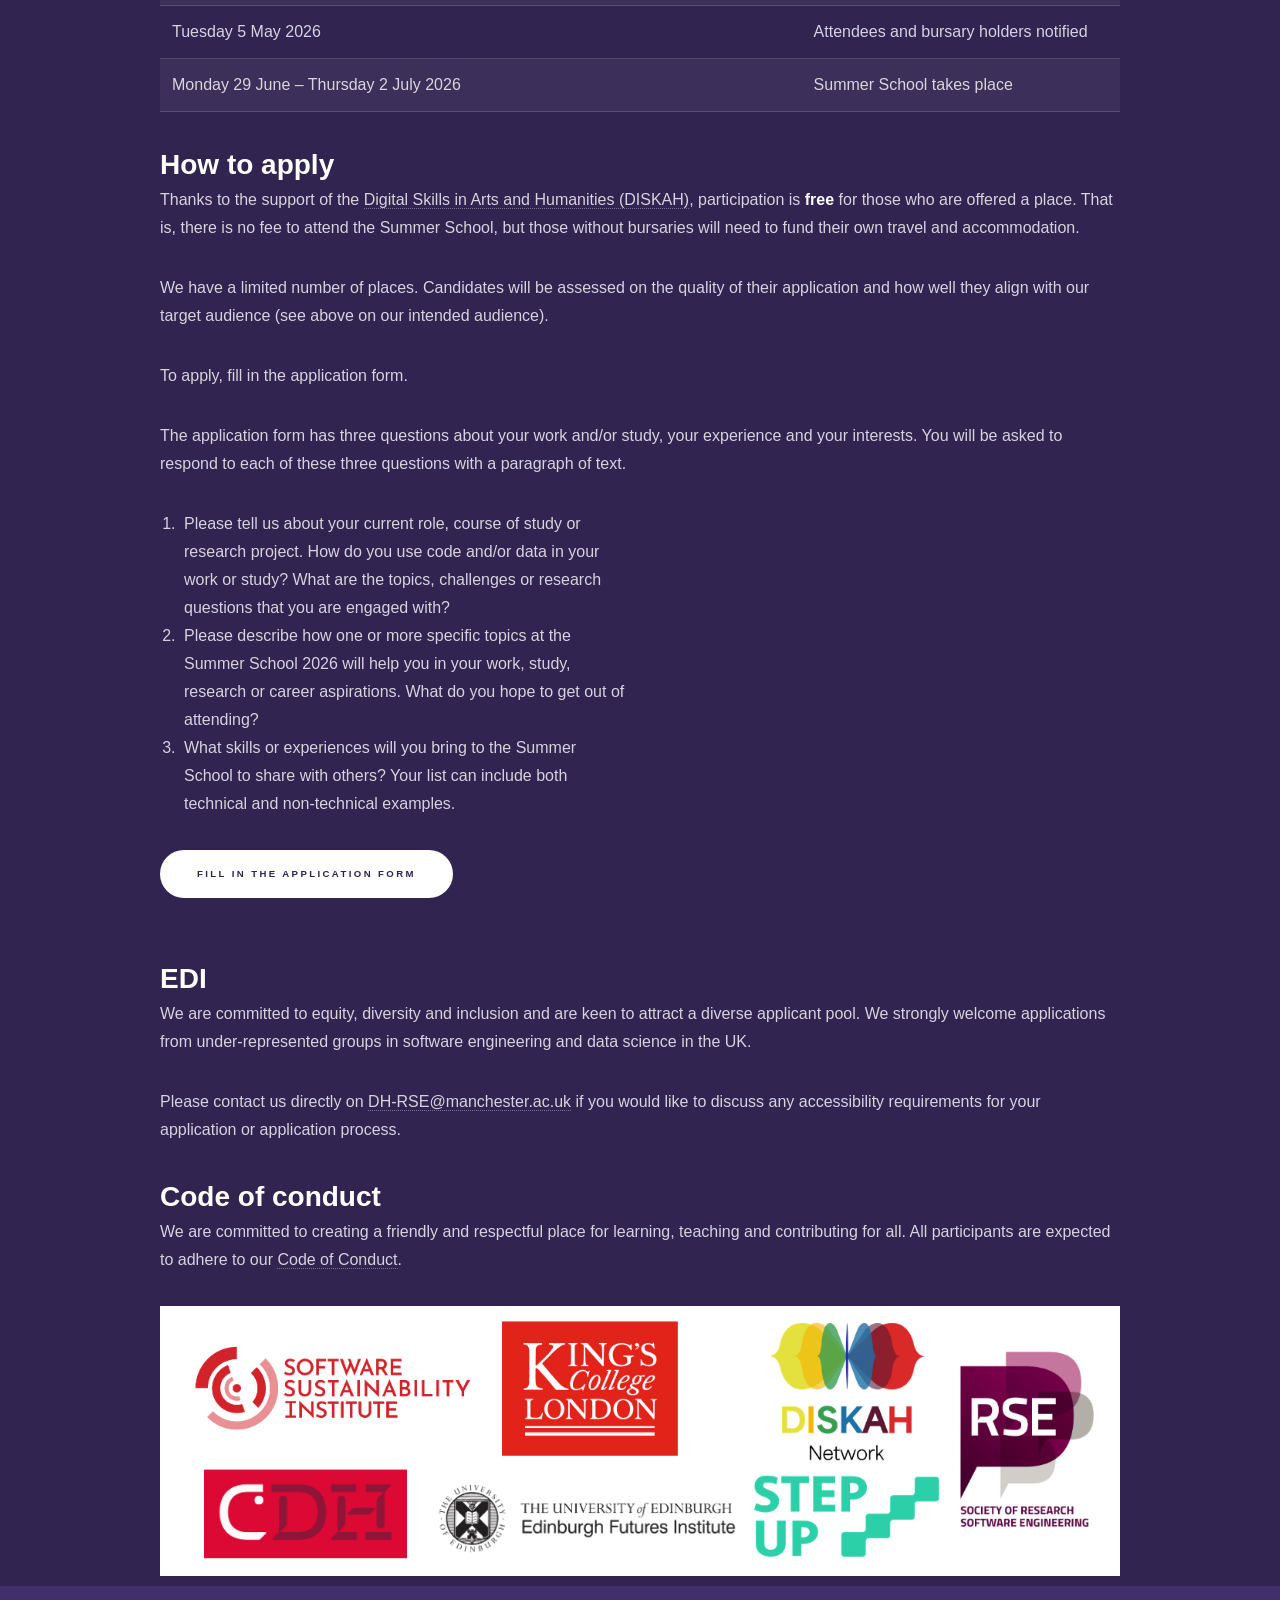
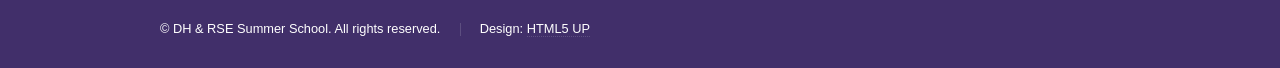
==== commit eddfe73d: "Add Neil Jakeman's profile and update Tomas Vancisin's" ====
--- a/2026.html
+++ b/2026.html
@@ -184,8 +184,10 @@
 							<p><span class="image right"><img src="images/mary.jpg" alt="portrait of Mary"></span>Mary is Principal Research Software Engineer at King's Digital Lab, originally from an archaeology background, and has worked on software projects for over twelve years, including at the British Museum and University of Cambridge. She has wide-ranging experience in working on large and small projects around library special collections, archival material, museum objects and digital humanities of many forms. Mary is interested in teaching RSE practices and design thinking, and was a Trustee of the Society of Research Software Engineering 2023-25.</p>
 							<h3>Somya Iqbal</h3>
 							<p><span class="image left"><img src="images/somya.jpg" alt="portrait of Somya"></span>Somya is a systems thinker working across neuroscience, biology, data science, and the humanities to solve complex challenges in brain health and beyond. They lead analytical, user-led approaches to workflow design, integrating responsible AI, design thinking, and translational insight. Their cross-disciplinary portfolio spans research, teaching, and public engagement, with impact across clinical, academic, and societal domains.</p>
+							<h3>Neil Jakeman</h3>
+							<p><span class="image right"><img src="images/neil.jpg" alt="portrait of Neil"></span>Neil is a Research Software Analyst at King's Digital Lab. He has a background in Geology and GIS, and has an interest in 3D data and creative technologies.</p>
 							<h3>Tomas Vancisin</h3>
-							<p><span class="image right"><img src="images/tomas.jpeg" alt="portrait of Tomas"></span>Tomas is a data visualization engineer at the Edinburgh Futures Institute, where he supports research across the University through data visualization design, technical development, and rapid prototyping. His research interests include visualization as part of humanities research, visualization of historical and cultural collections, provenance visualization, and broader applications in digital humanities.</p>
+							<p><span class="image left"><img src="images/tomas.jpeg" alt="portrait of Tomas"></span>Tomas is a data visualization engineer at the Edinburgh Futures Institute, where he supports research across the University through data visualization design, technical development, and rapid prototyping. His research interests include visualization as part of humanities research, visualization of historical and cultural collections, provenance visualization, and broader applications in digital humanities.</p>
 							<br />
 							<br />
 							<br />
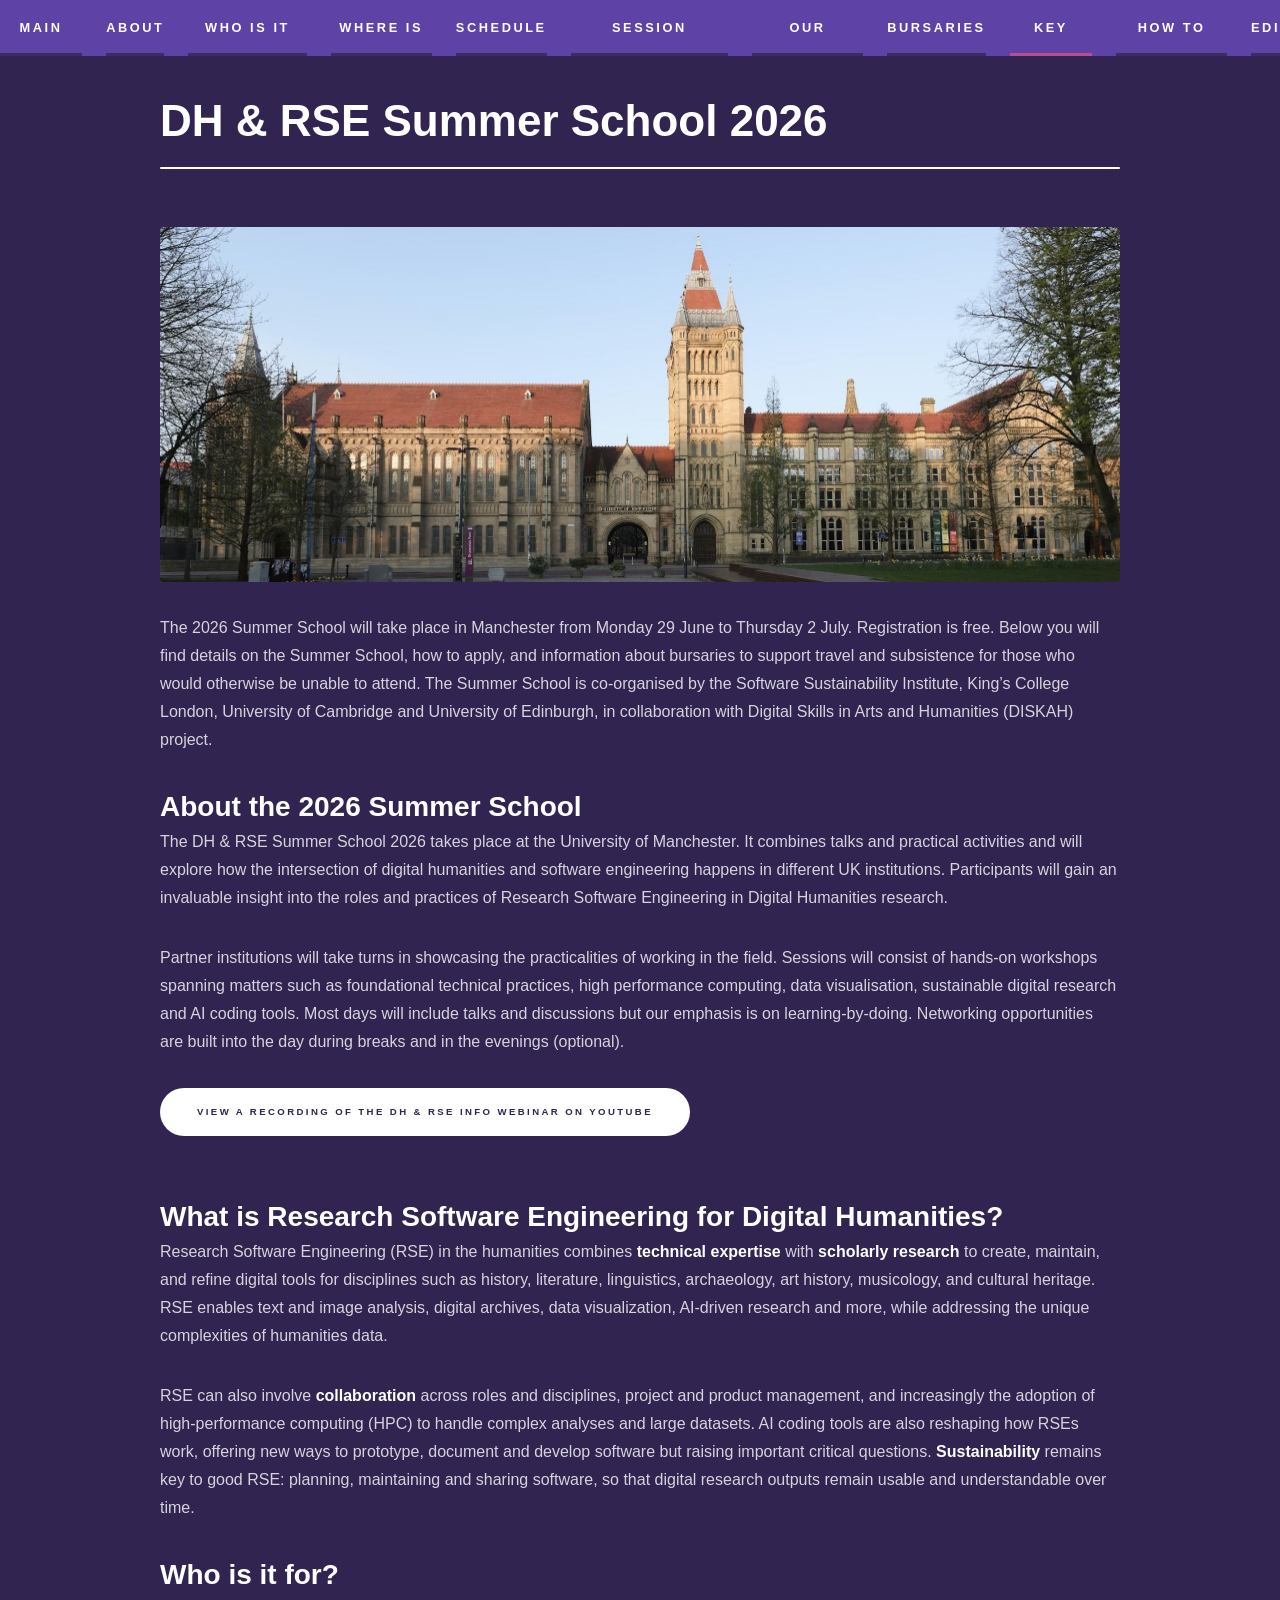
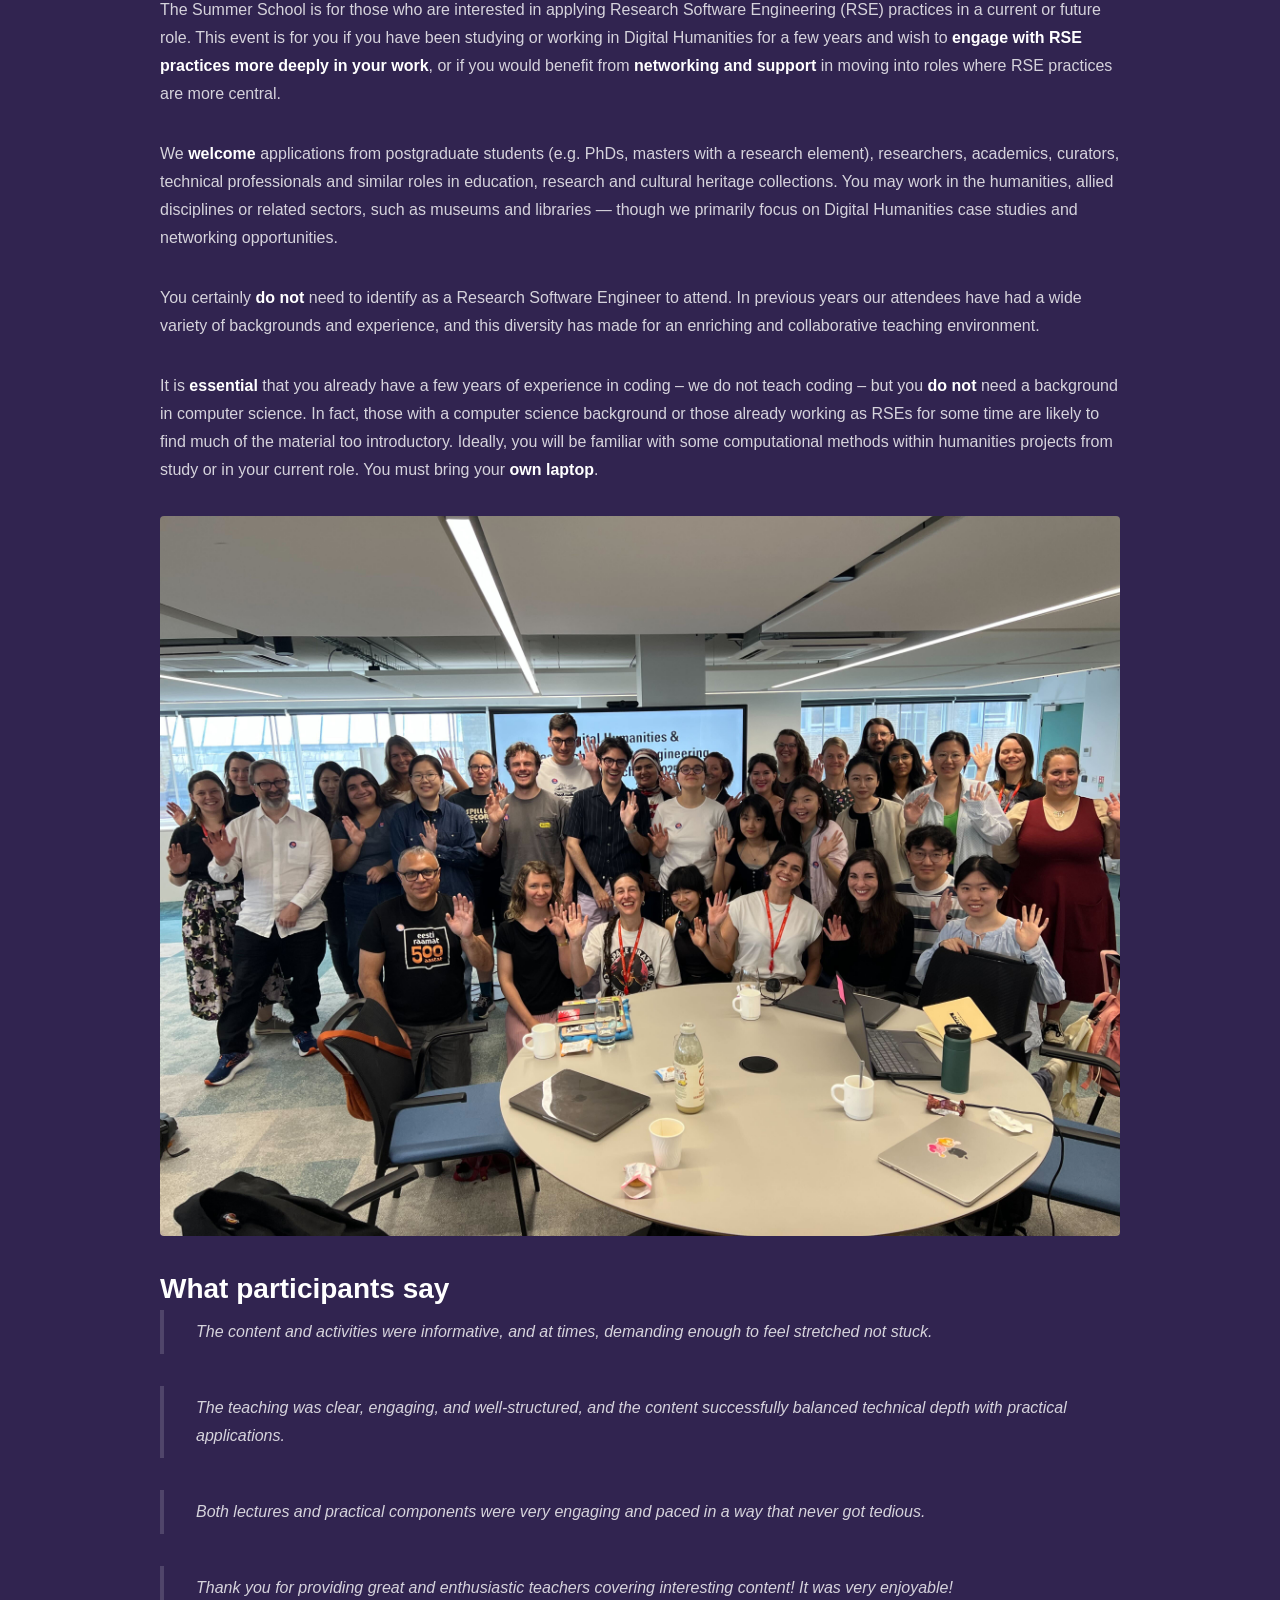
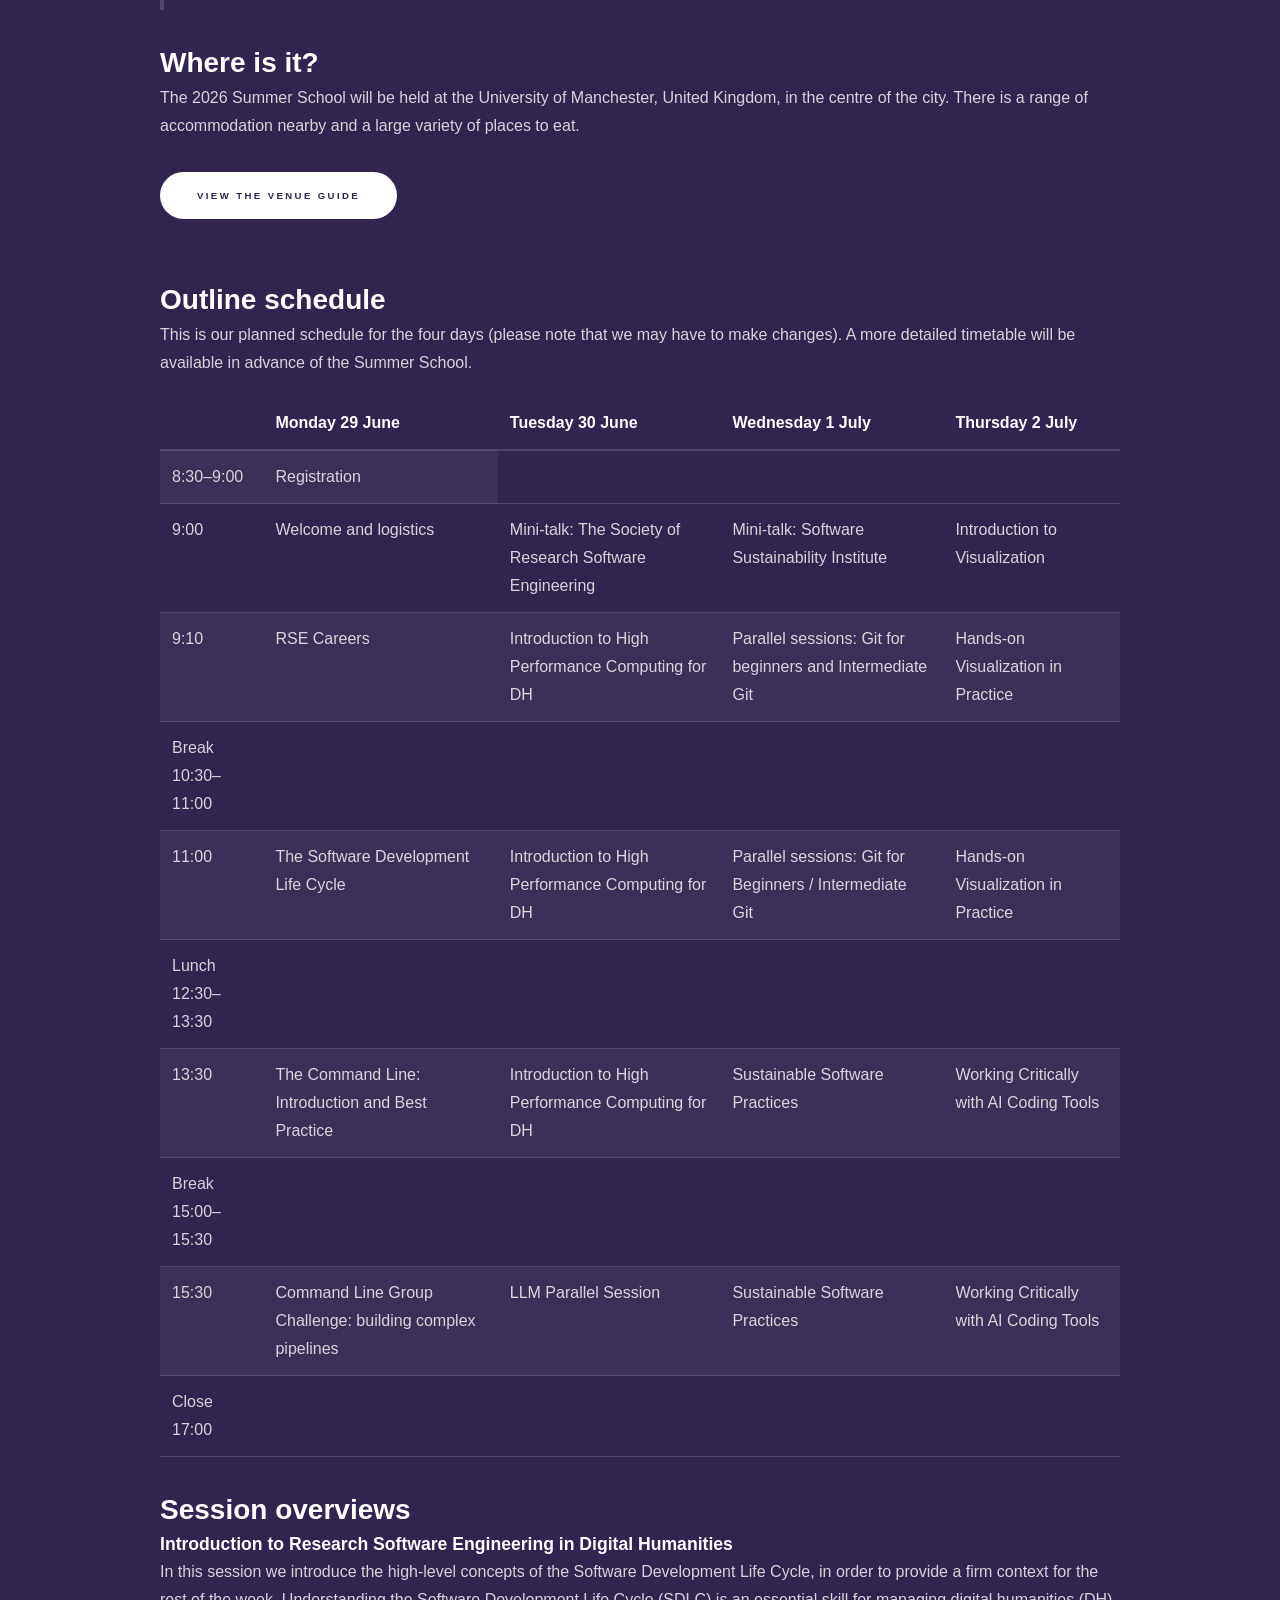
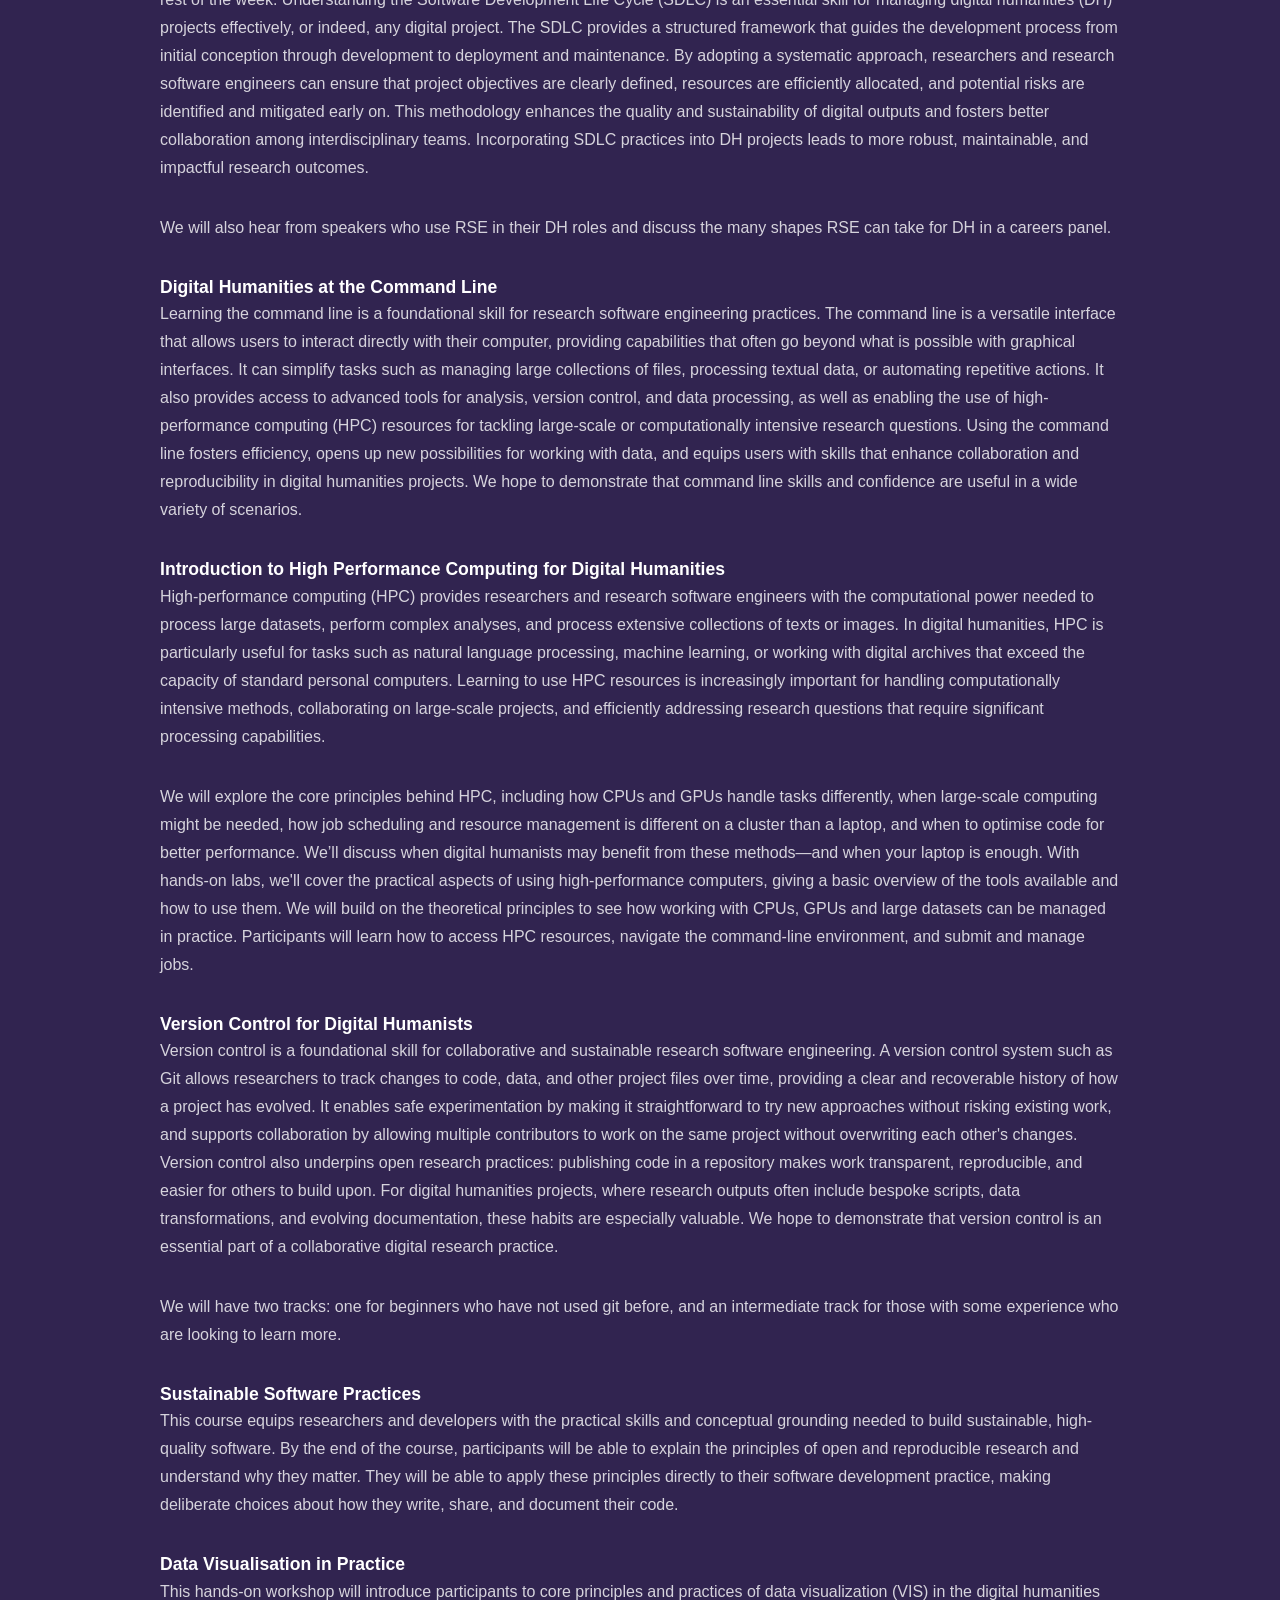
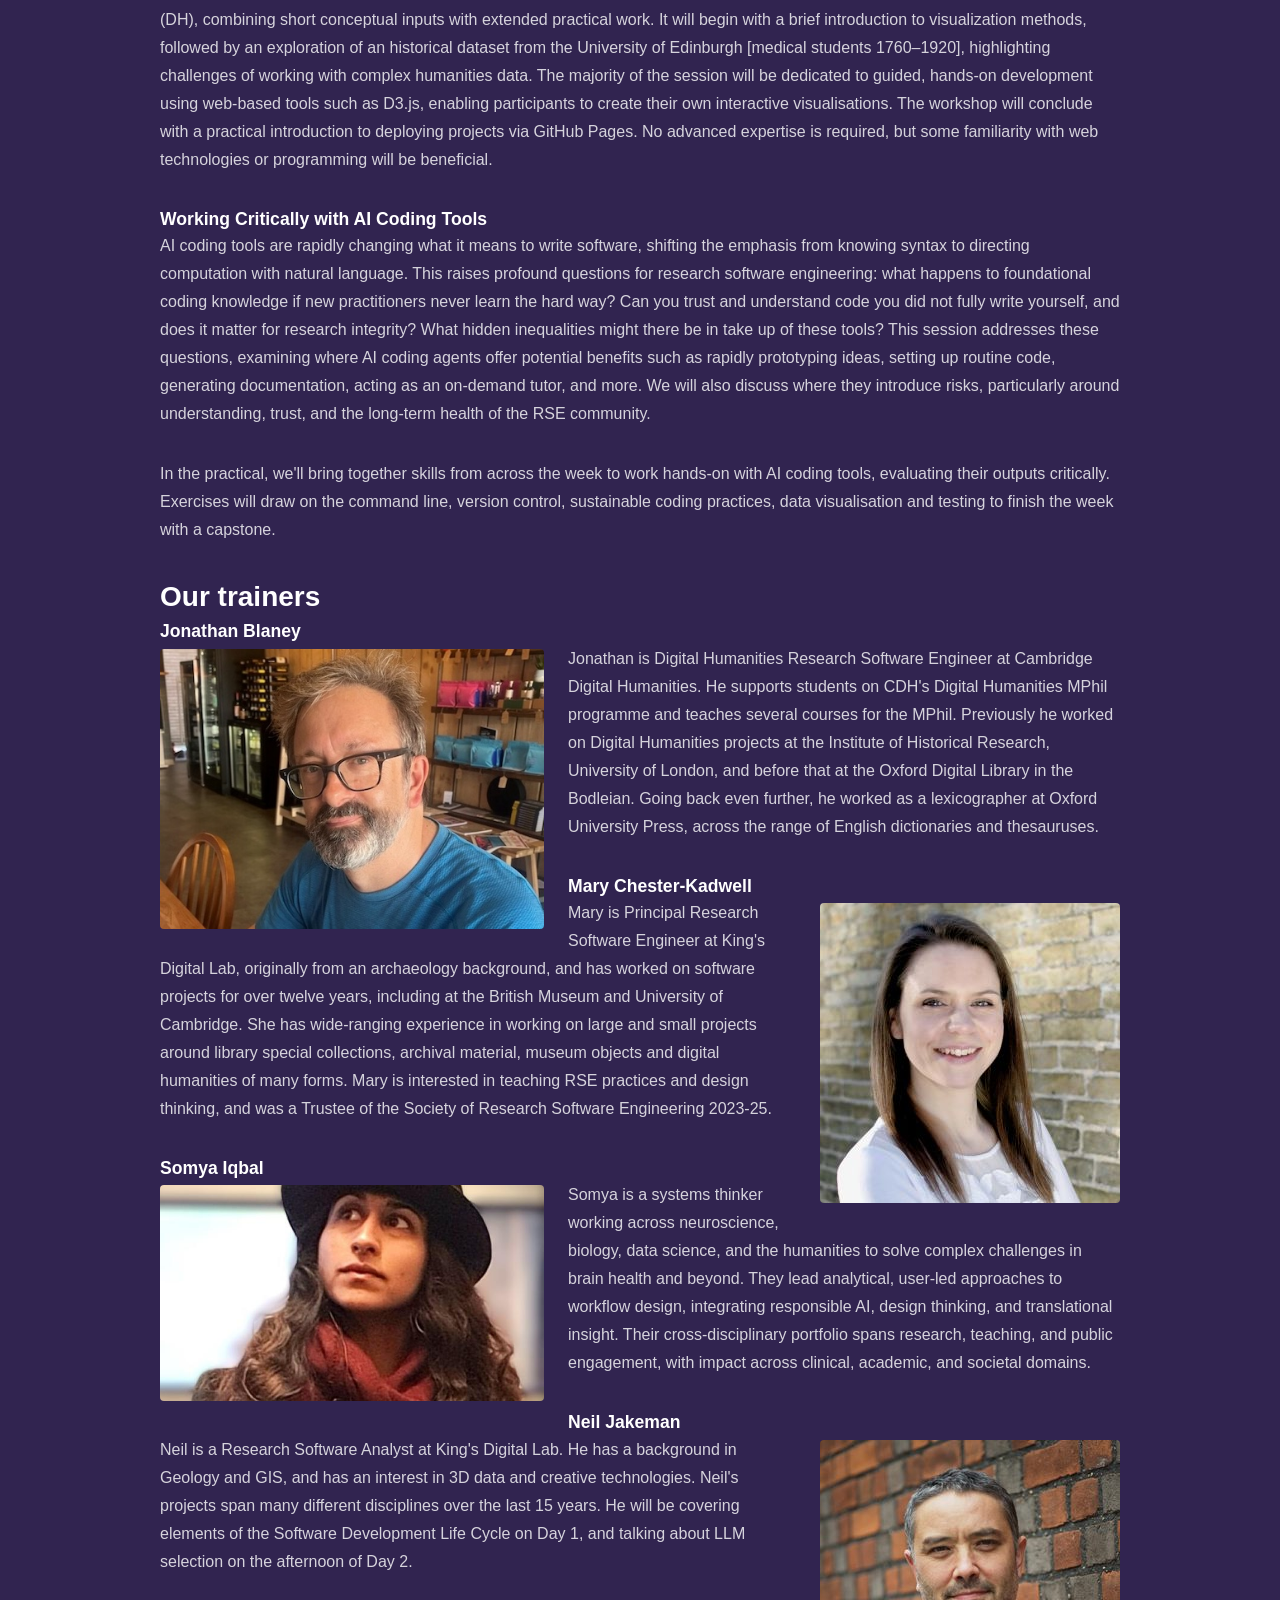
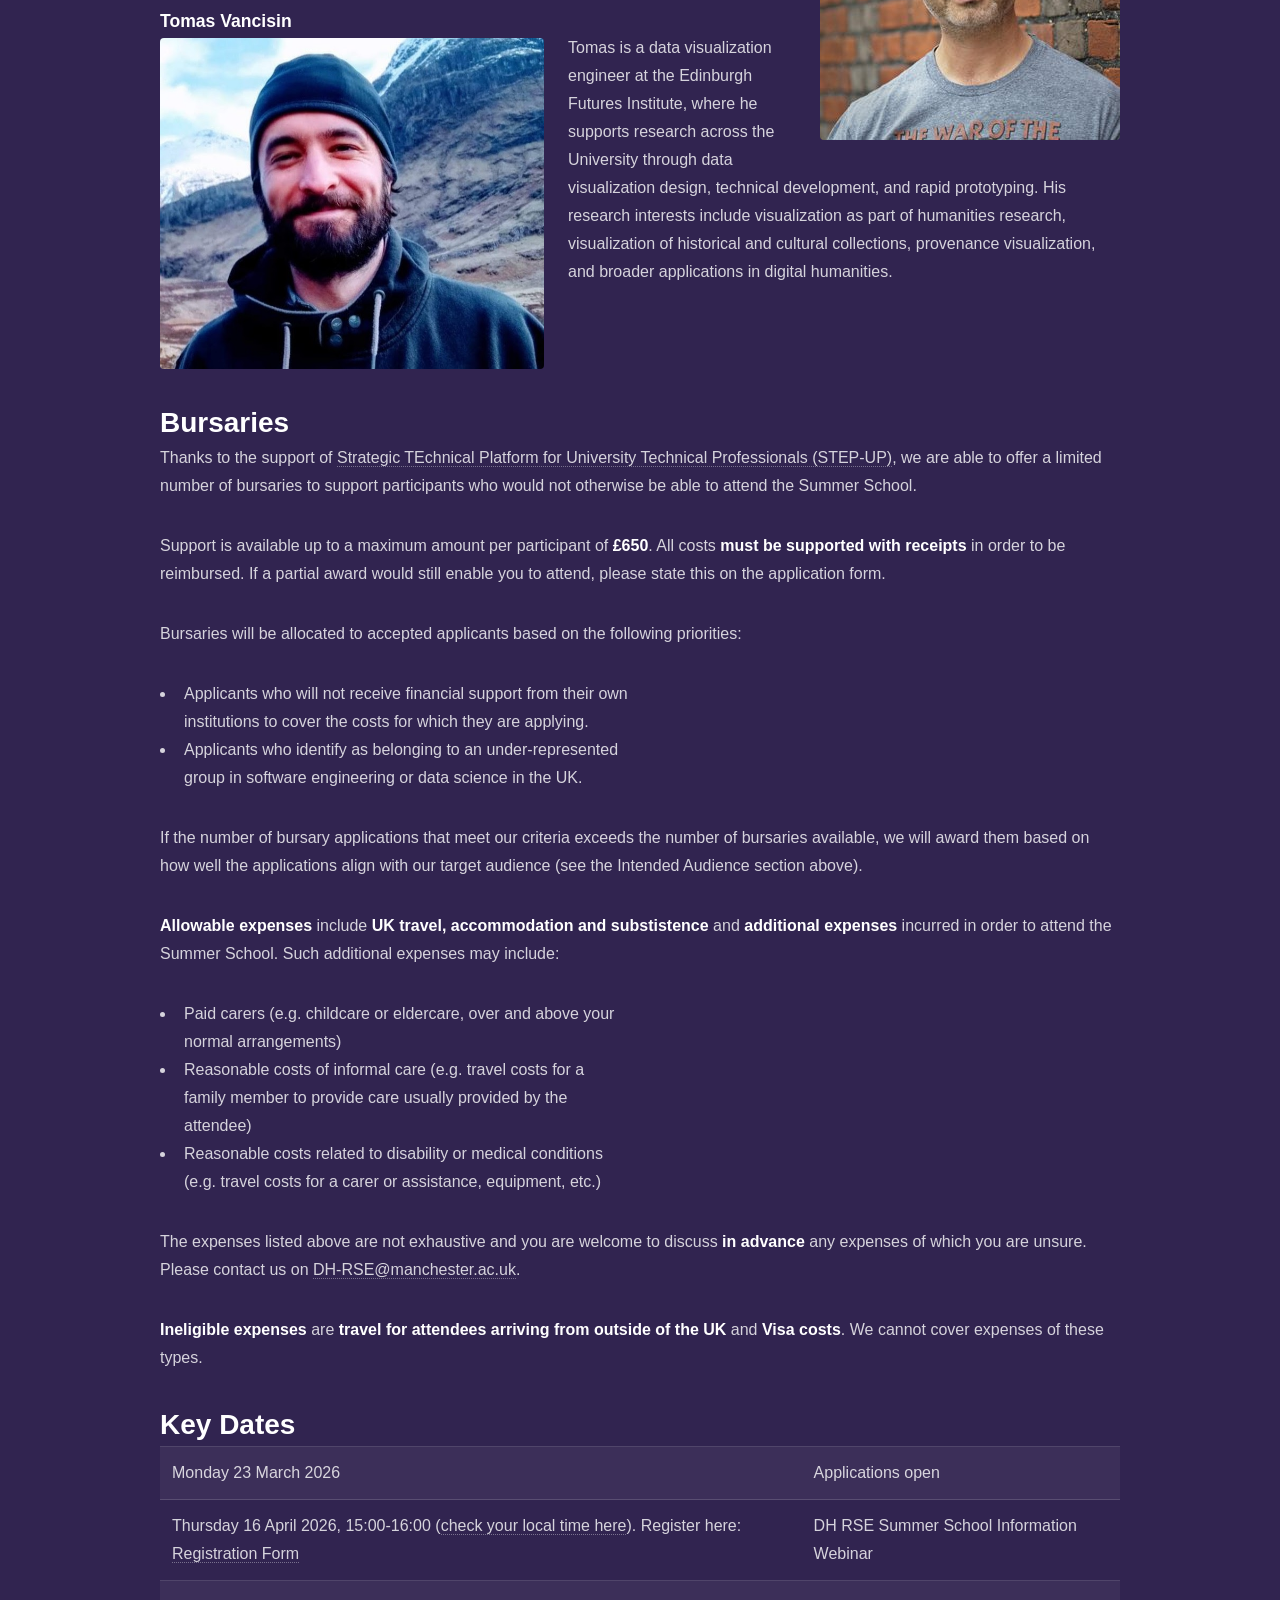
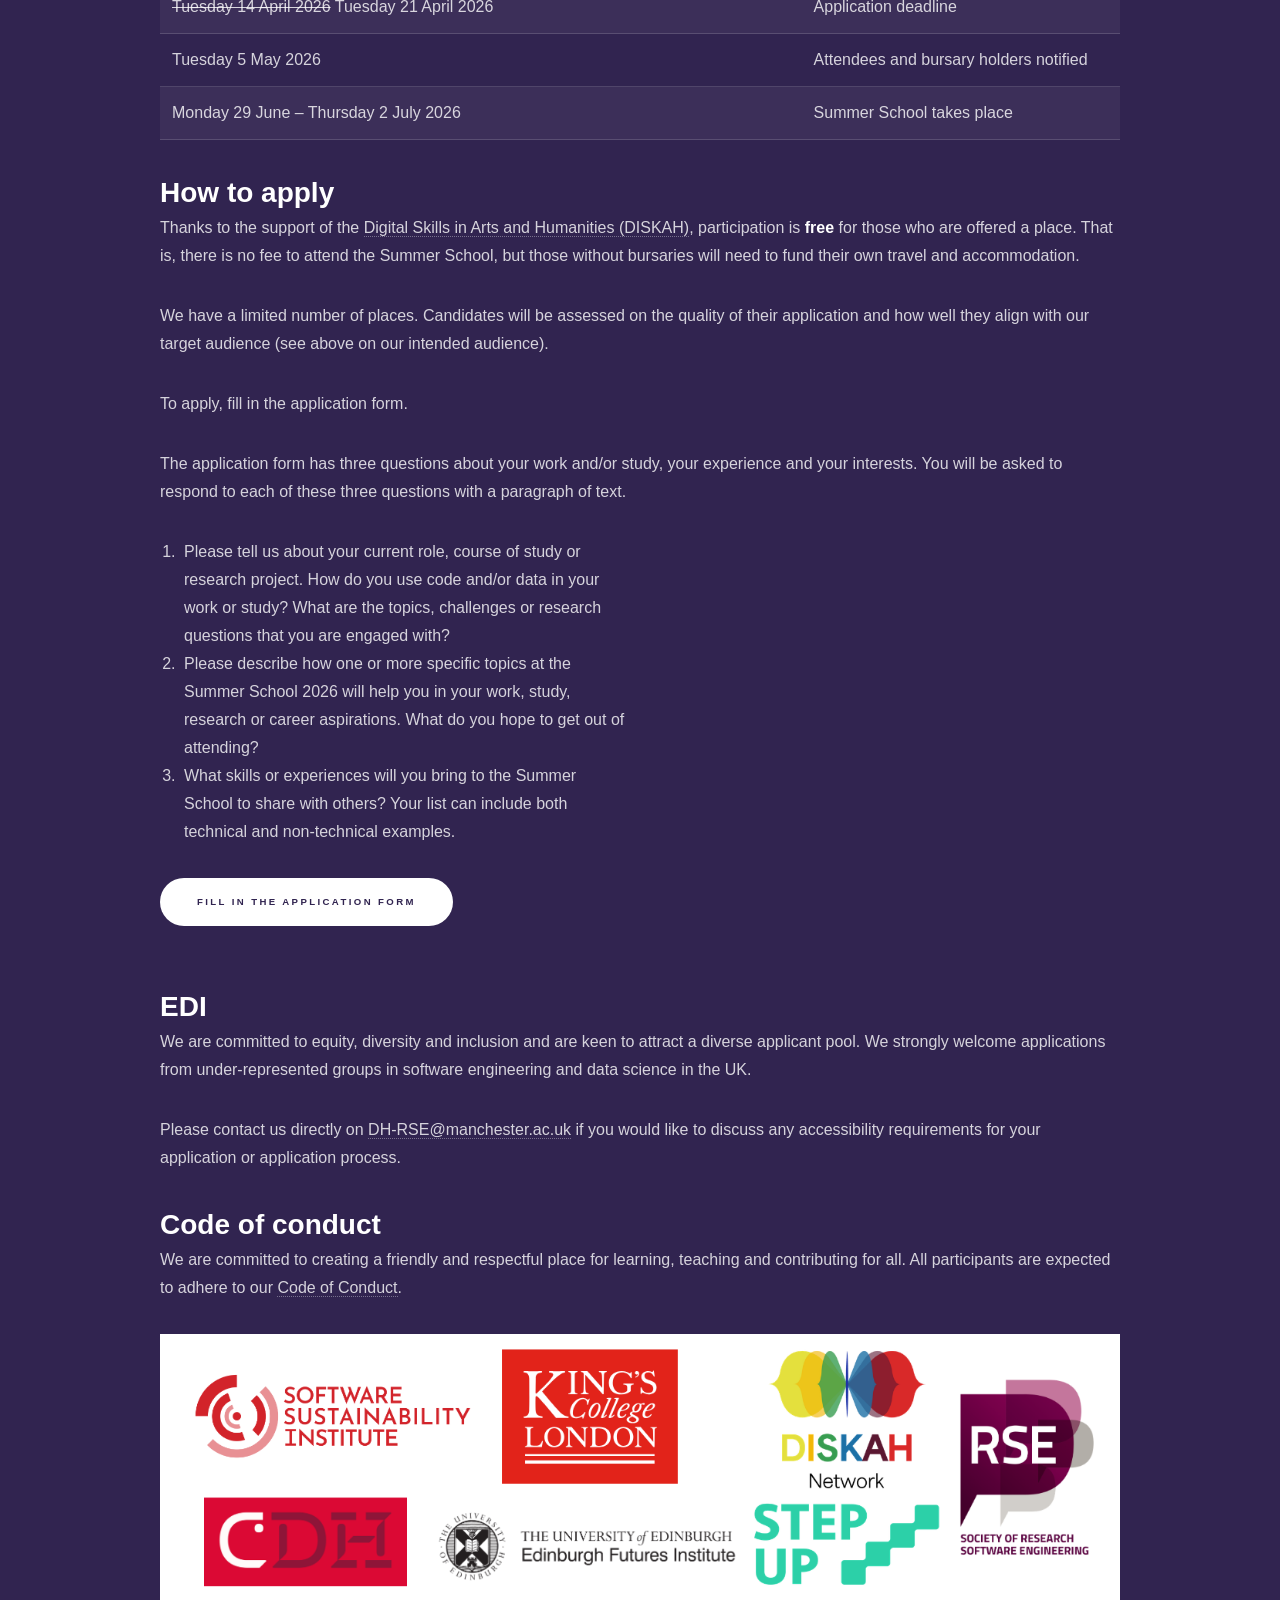
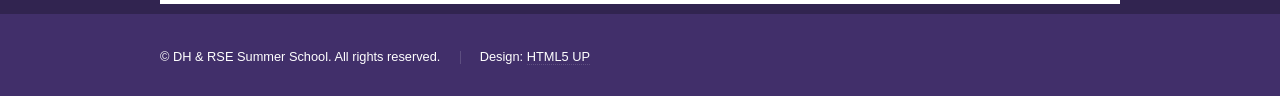
==== commit 83135845: "Update Neil Jakeman's biography in 2026.html Expanded Neil Jakeman's description to include his proj" ====
--- a/2026.html
+++ b/2026.html
@@ -185,7 +185,7 @@
 							<h3>Somya Iqbal</h3>
 							<p><span class="image left"><img src="images/somya.jpg" alt="portrait of Somya"></span>Somya is a systems thinker working across neuroscience, biology, data science, and the humanities to solve complex challenges in brain health and beyond. They lead analytical, user-led approaches to workflow design, integrating responsible AI, design thinking, and translational insight. Their cross-disciplinary portfolio spans research, teaching, and public engagement, with impact across clinical, academic, and societal domains.</p>
 							<h3>Neil Jakeman</h3>
-							<p><span class="image right"><img src="images/neil.jpg" alt="portrait of Neil"></span>Neil is a Research Software Analyst at King's Digital Lab. He has a background in Geology and GIS, and has an interest in 3D data and creative technologies.</p>
+							<p><span class="image right"><img src="images/neil.jpg" alt="portrait of Neil"></span>Neil is a Research Software Analyst at King's Digital Lab. He has a background in Geology and GIS, and has an interest in 3D data and creative technologies. Neil's projects span many different disciplines over the last 15 years. He will be covering elements of the Software Development Life Cycle on Day 1, and talking about LLM selection on the afternoon of Day 2.</p>
 							<h3>Tomas Vancisin</h3>
 							<p><span class="image left"><img src="images/tomas.jpeg" alt="portrait of Tomas"></span>Tomas is a data visualization engineer at the Edinburgh Futures Institute, where he supports research across the University through data visualization design, technical development, and rapid prototyping. His research interests include visualization as part of humanities research, visualization of historical and cultural collections, provenance visualization, and broader applications in digital humanities.</p>
 							<br />
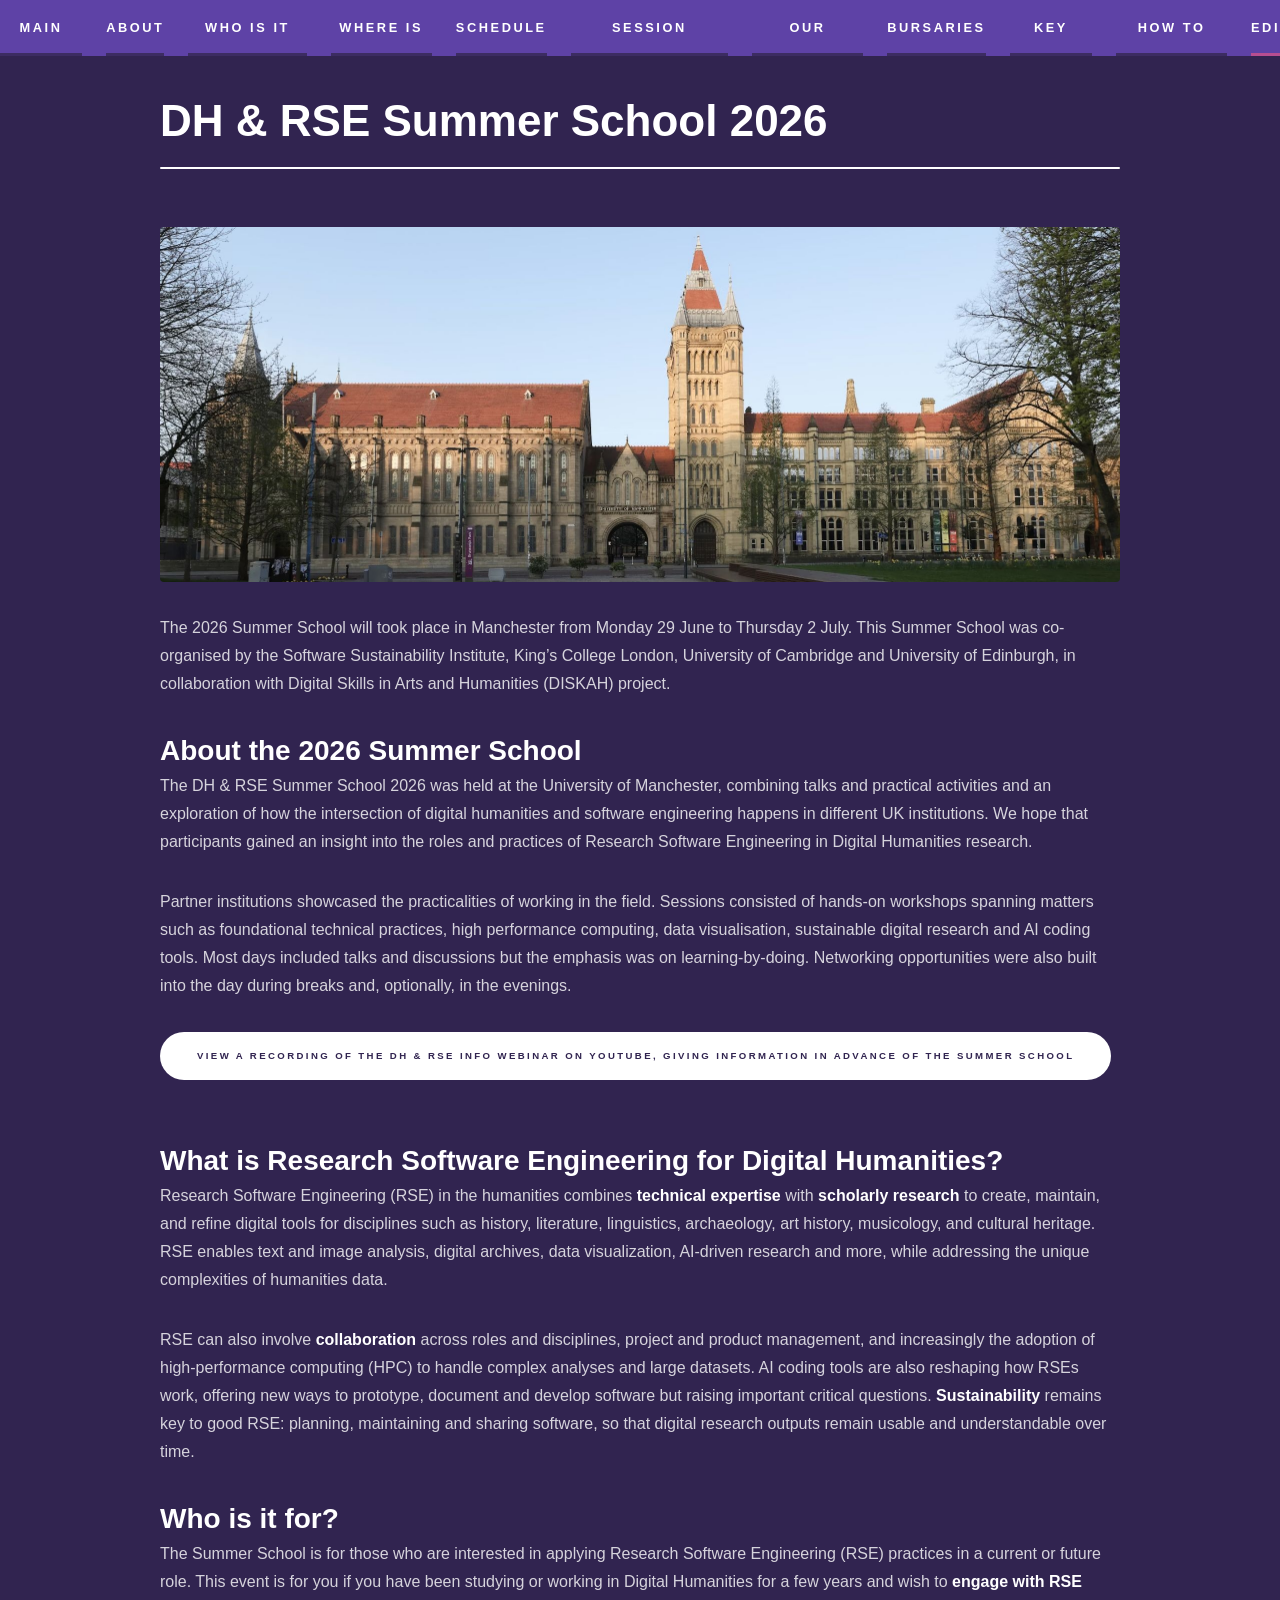
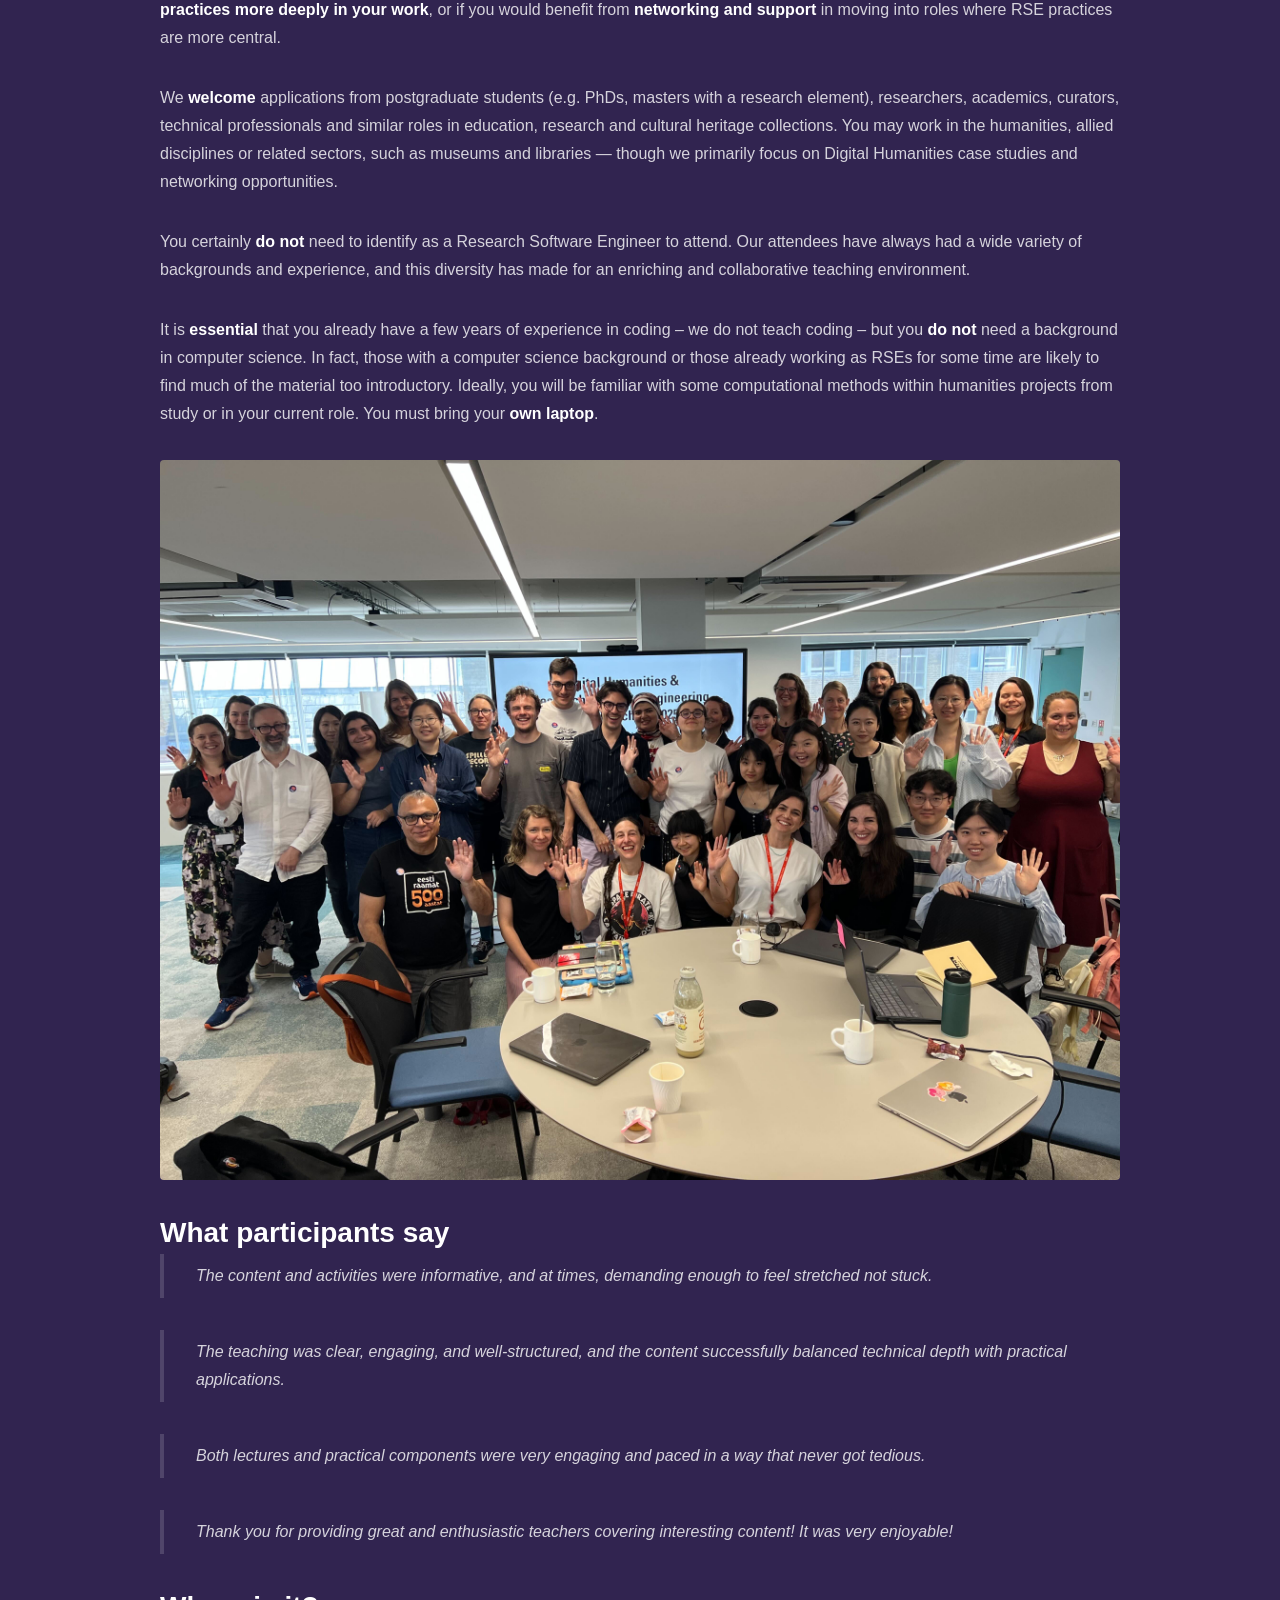
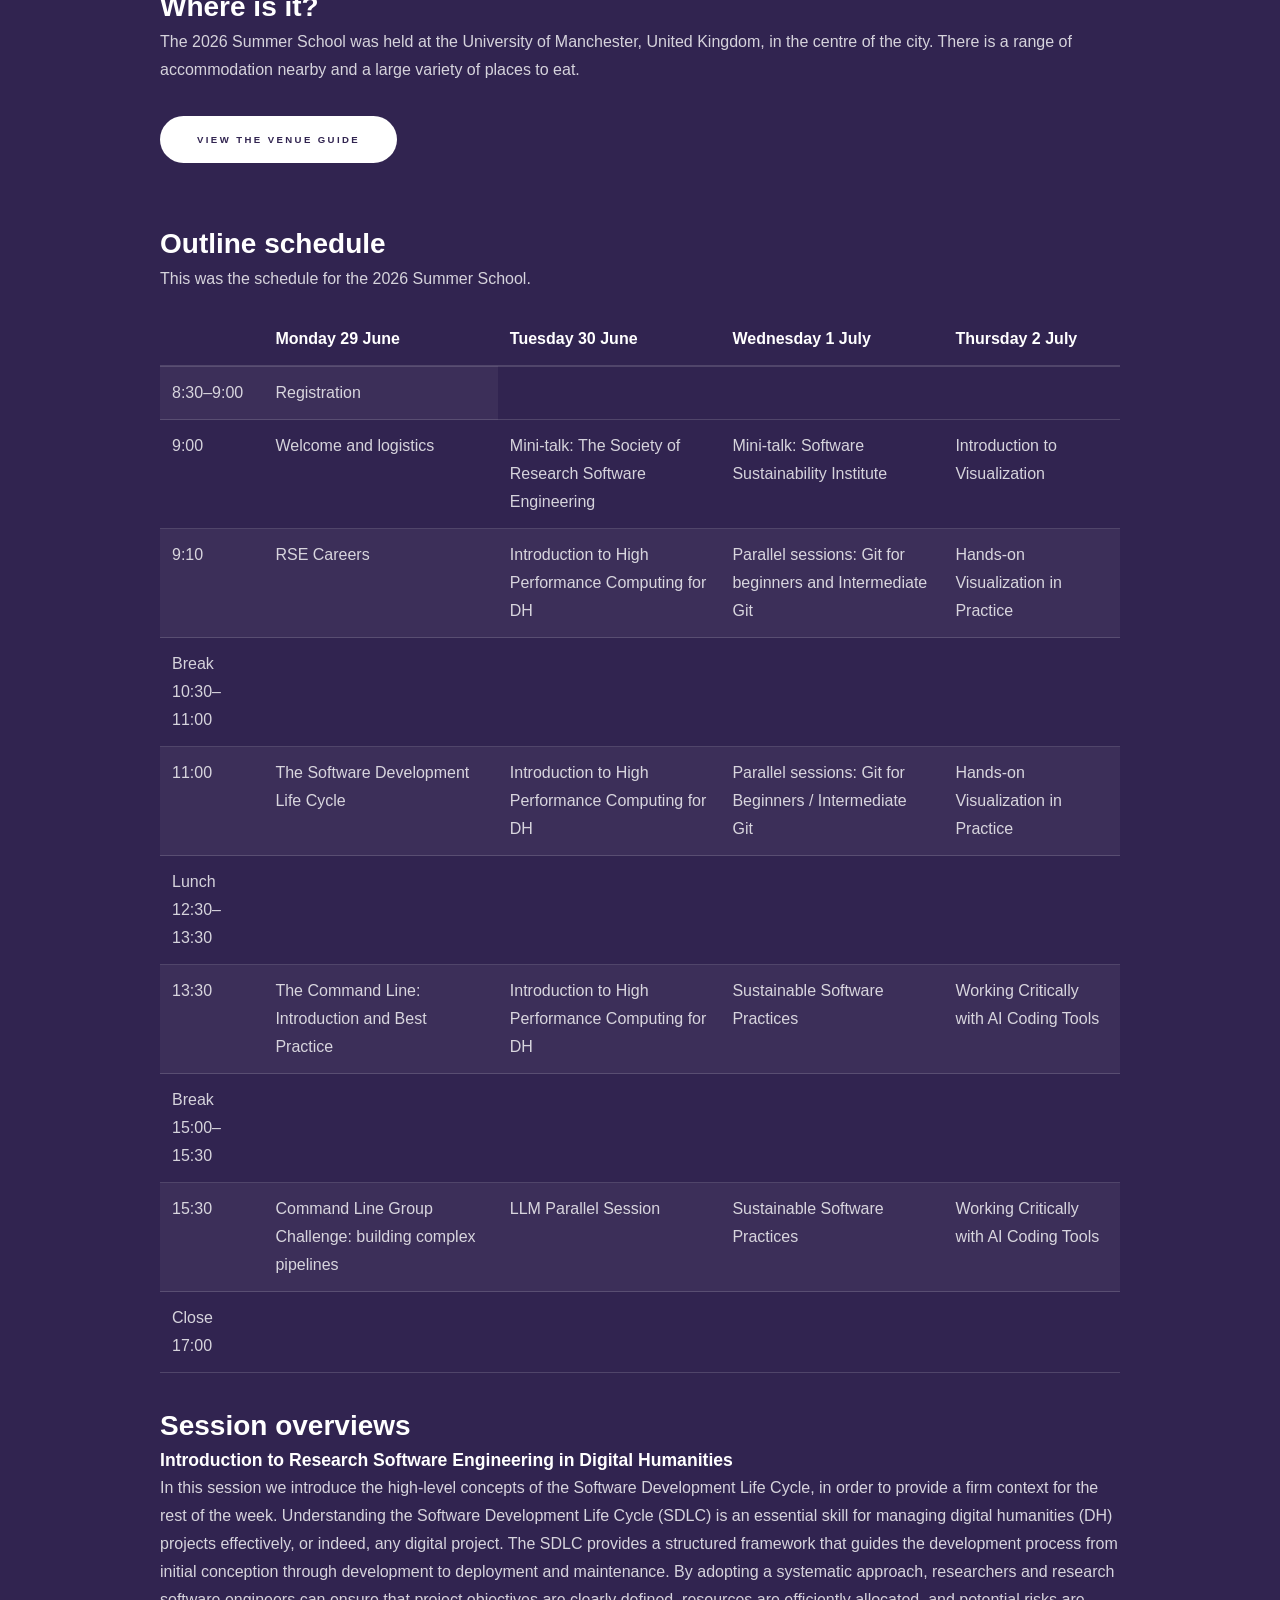
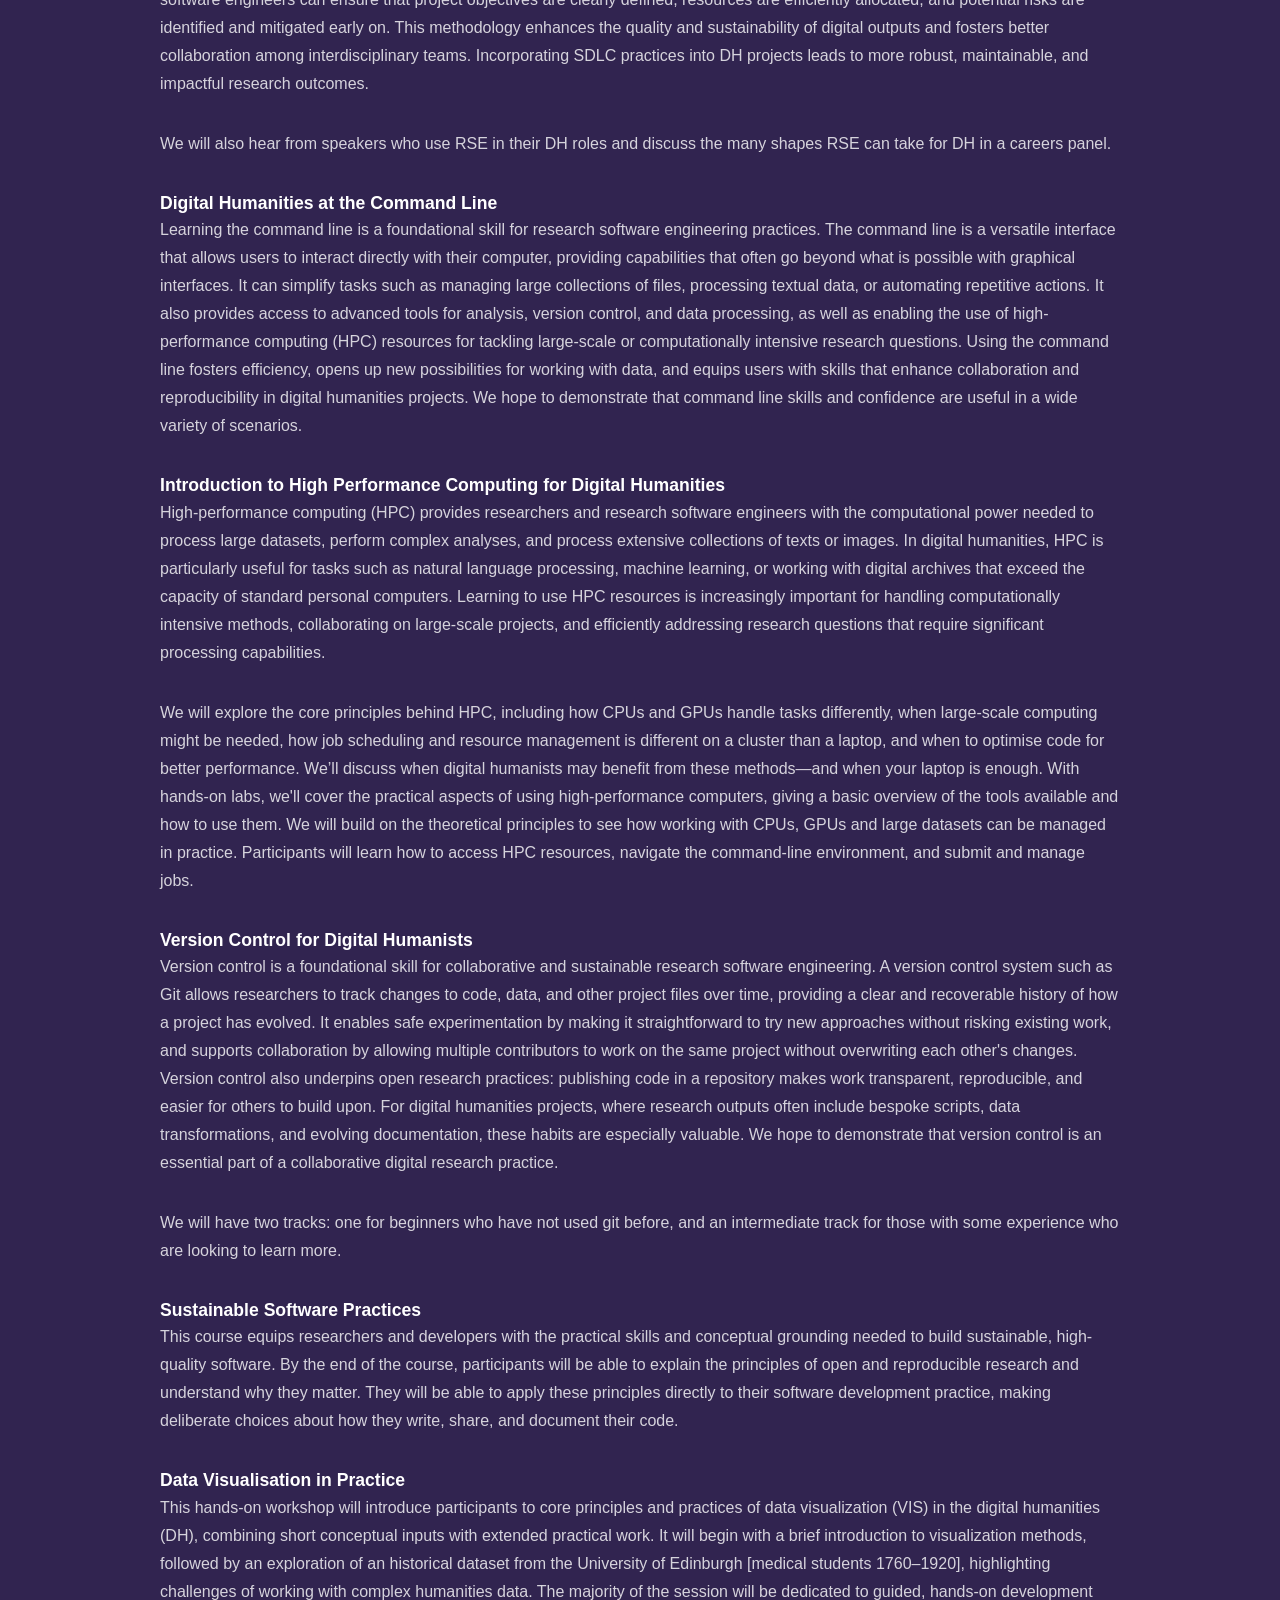
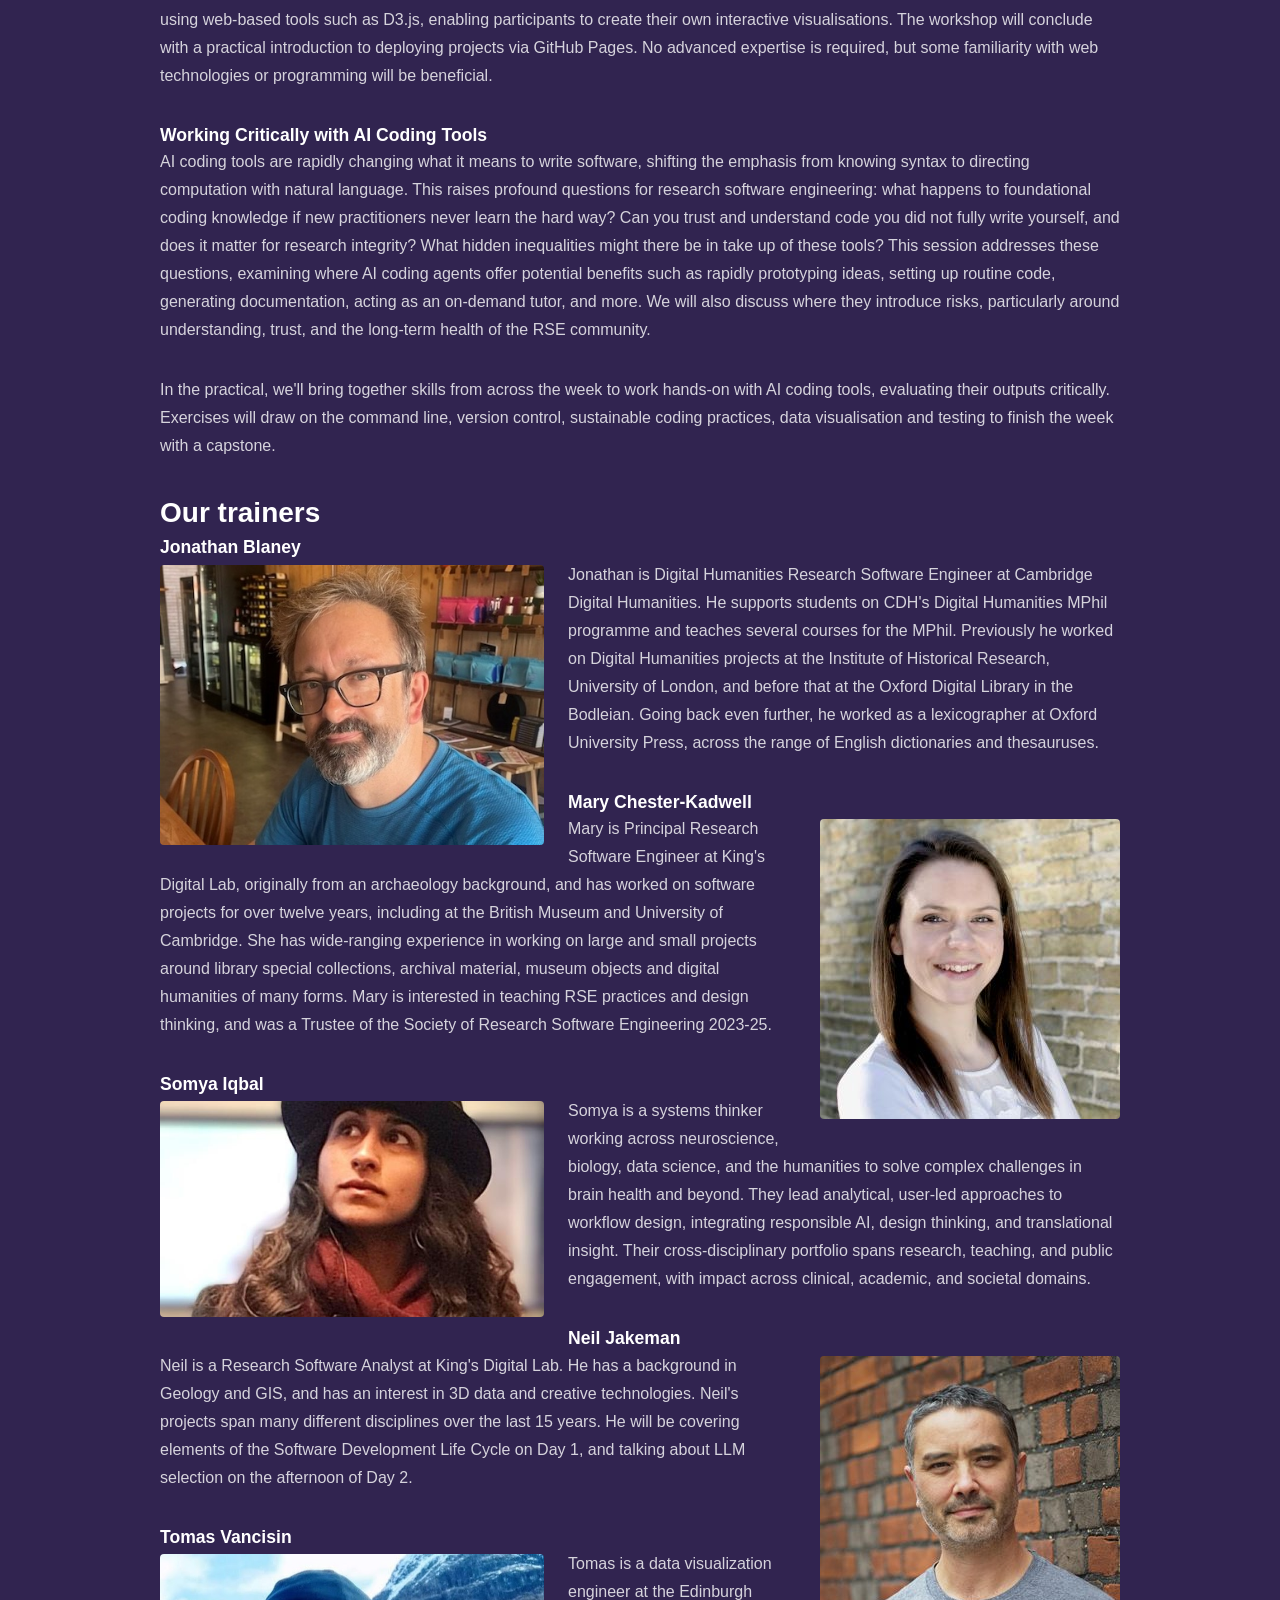
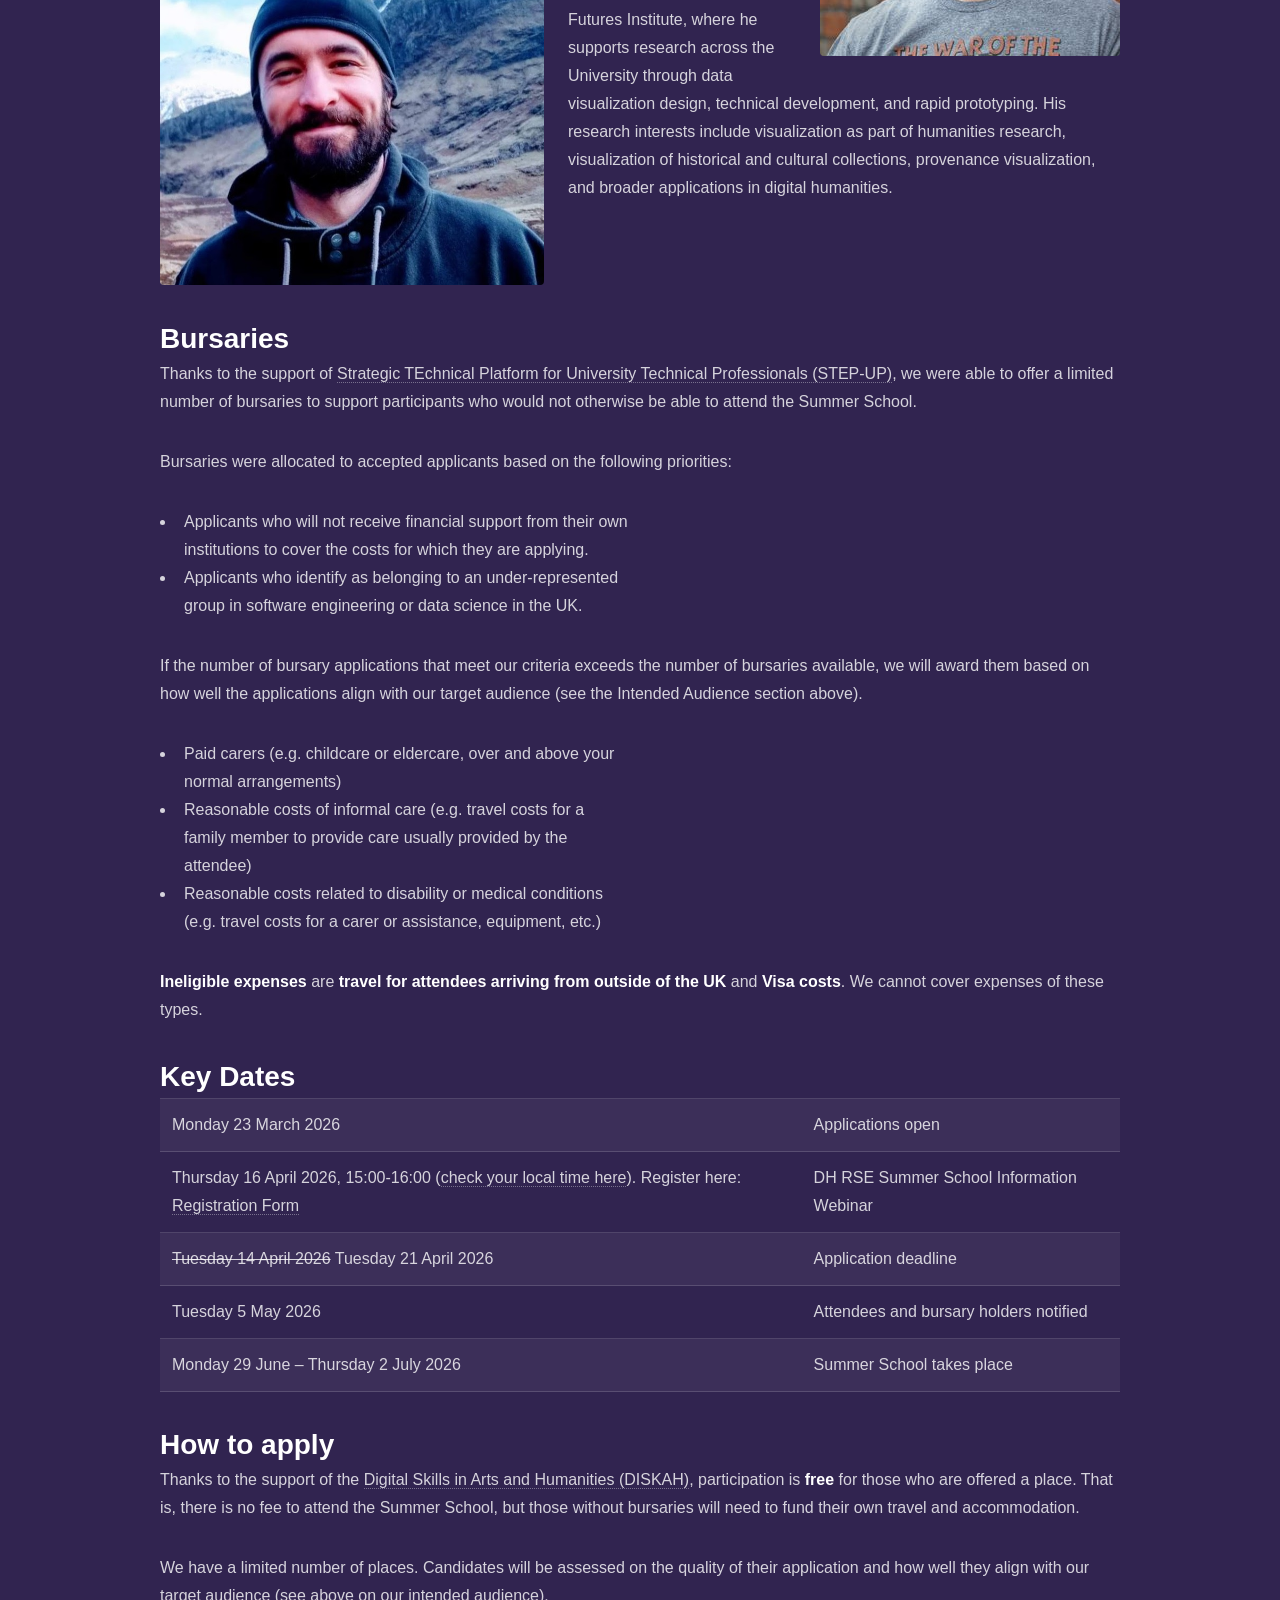
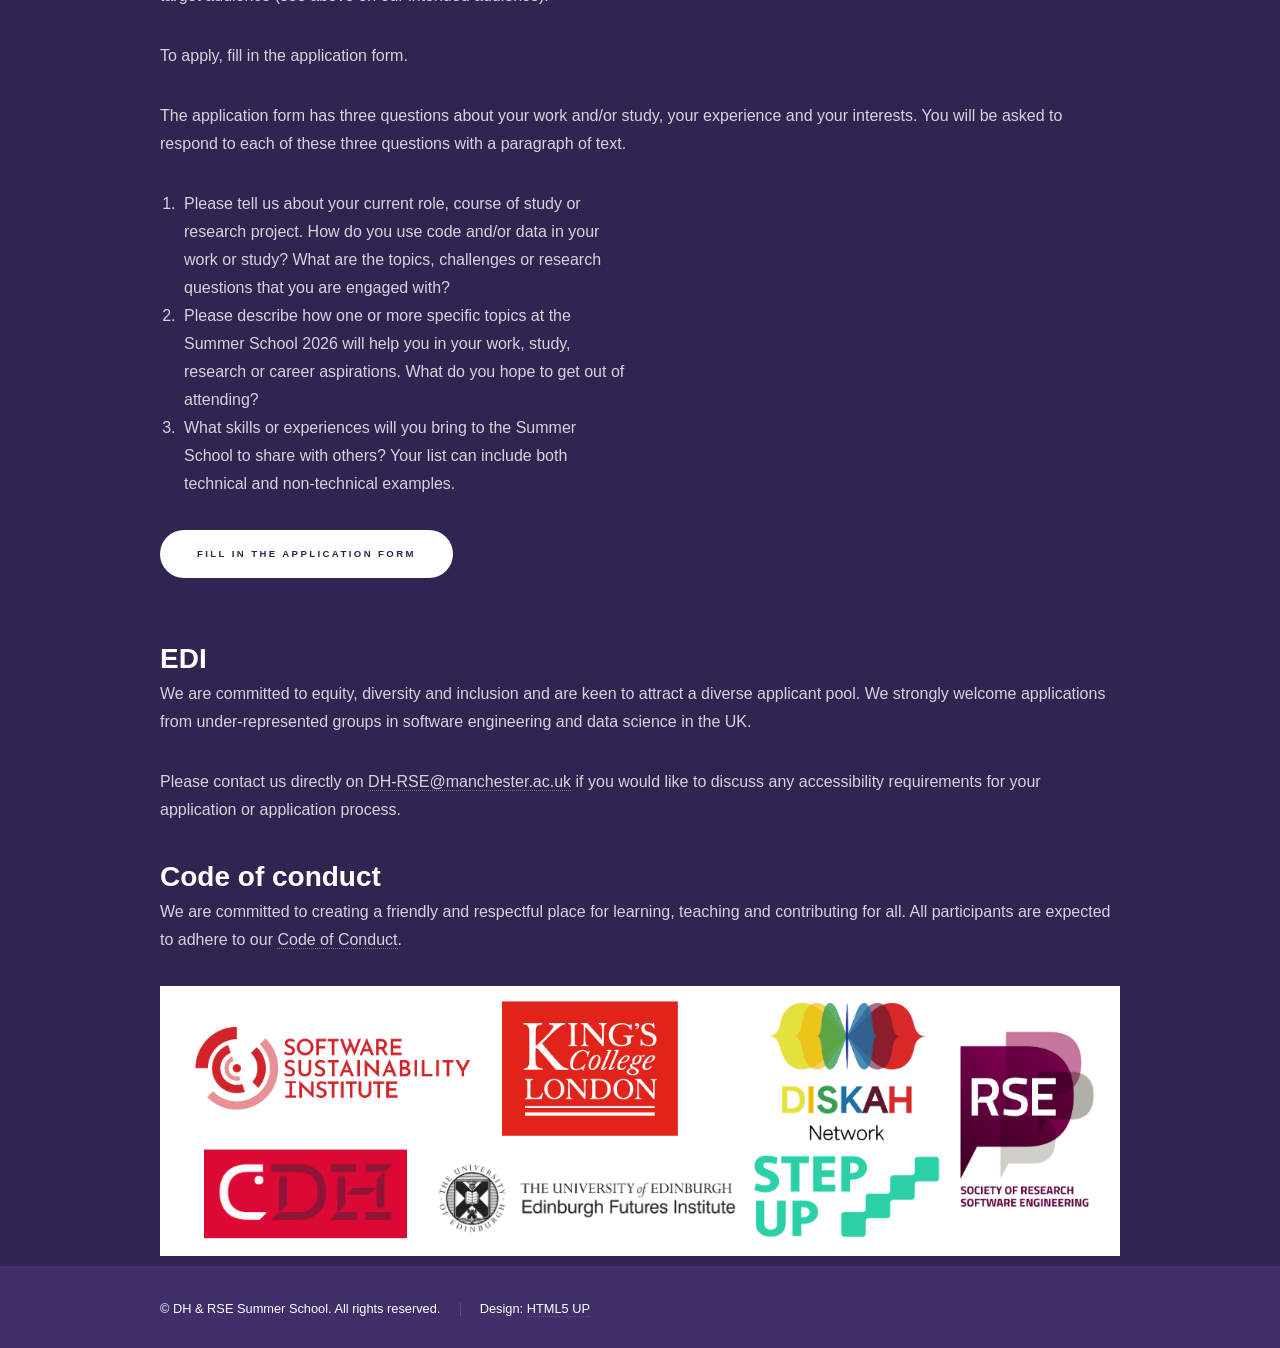
==== commit c252641f: "lightly update the 2026 page make it clearly a past event" ====
--- a/2026.html
+++ b/2026.html
@@ -48,12 +48,12 @@
 						<div class="inner">
 							<h1 class="major">DH &amp; RSE Summer School 2026</h1>
 							<span class="image fit"><img src="images/pic04.jpg" alt="" /></span>
-							<p>The 2026 Summer School will take place in Manchester from Monday 29 June to Thursday 2 July. Registration is free. Below you will find details on the Summer School, how to apply, and information about bursaries to support travel and subsistence for those who would otherwise be unable to attend. The Summer School is co-organised by the Software Sustainability Institute, King’s College London, University of Cambridge and University of Edinburgh, in collaboration with Digital Skills in Arts and Humanities (DISKAH) project.</p>
+							<p>The 2026 Summer School will took place in Manchester from Monday 29 June to Thursday 2 July. This Summer School was co-organised by the Software Sustainability Institute, King’s College London, University of Cambridge and University of Edinburgh, in collaboration with Digital Skills in Arts and Humanities (DISKAH) project.</p>
 							
 							<h2 id="about">About the 2026 Summer School</h2>
-							<p>The DH &amp; RSE Summer School 2026 takes place at the University of Manchester. It combines talks and practical activities and will explore how the intersection of digital humanities and software engineering happens in different UK institutions. Participants will gain an invaluable insight into the roles and practices of Research Software Engineering in Digital Humanities research.</p>
-							<p> Partner institutions will take turns in showcasing the practicalities of working in the field. Sessions will consist of hands-on workshops spanning matters such as foundational technical practices, high performance computing, data visualisation, sustainable digital research and AI coding tools. Most days will include talks and discussions but our emphasis is on learning-by-doing. Networking opportunities are built into the day during breaks and in the evenings (optional).</p>
-							<a href="https://youtu.be/FRD8tSGB6t0" class="button primary">View a recording of the DH & RSE Info Webinar on Youtube</a> 
+							<p>The DH &amp; RSE Summer School 2026 was held at the University of Manchester, combining talks and practical activities and an exploration of how the intersection of digital humanities and software engineering happens in different UK institutions. We hope that participants gained an insight into the roles and practices of Research Software Engineering in Digital Humanities research.</p>
+							<p> Partner institutions showcased the practicalities of working in the field. Sessions consisted of hands-on workshops spanning matters such as foundational technical practices, high performance computing, data visualisation, sustainable digital research and AI coding tools. Most days included talks and discussions but the emphasis was on learning-by-doing. Networking opportunities were also built into the day during breaks and, optionally, in the evenings.</p>
+							<a href="https://youtu.be/FRD8tSGB6t0" class="button primary">View a recording of the DH & RSE Info Webinar on Youtube, giving information in advance of the Summer School</a> 
 							<p>&nbsp;</p>
 							
 							<h2>What is Research Software Engineering for Digital Humanities?</h2>
@@ -64,7 +64,7 @@
 							<h2 id="who">Who is it for?</h2>
 							<p>The Summer School is for those who are interested in applying Research Software Engineering (RSE) practices in a current or future role. This event is for you if you have been studying or working in Digital Humanities for a few years and wish to <strong>engage with RSE practices more deeply in your work</strong>, or if you would benefit from <strong>networking and support</strong> in moving into roles where RSE practices are more central.</p>
 							<p>We <strong>welcome</strong> applications from postgraduate students (e.g. PhDs, masters with a research element), researchers, academics, curators, technical professionals and similar roles in education, research and cultural heritage collections. You may work in the humanities, allied disciplines or related sectors, such as museums and libraries — though we primarily focus on Digital Humanities case studies and networking opportunities.</p>
-							<p>You certainly <strong>do not</strong> need to identify as a Research Software Engineer to attend. In previous years our attendees have had a wide variety of backgrounds and experience, and this diversity has made for an enriching and collaborative teaching environment.</p>
+							<p>You certainly <strong>do not</strong> need to identify as a Research Software Engineer to attend. Our attendees have always had a wide variety of backgrounds and experience, and this diversity has made for an enriching and collaborative teaching environment.</p>
 							<p>It is <strong>essential</strong> that you already have a few years of experience in coding – we do not teach coding – but you <strong>do not</strong> need a background in computer science. In fact, those with a computer science background or those already working as RSEs for some time are likely to find much of the material too introductory. Ideally, you will be familiar with some computational methods within humanities projects from study or in your current role. You must bring your <strong>own laptop</strong>.
 							<p>
 
@@ -78,11 +78,11 @@
 							
 							<h2 id="where">Where is it?</h2>
 
-							<p>The 2026 Summer School will be held at the University of Manchester, United Kingdom, in the centre of the city. There is a range of accommodation nearby and a large variety of places to eat.</p>
+							<p>The 2026 Summer School was held at the University of Manchester, United Kingdom, in the centre of the city. There is a range of accommodation nearby and a large variety of places to eat.</p>
 							<a href="practical-information.html" class="button primary">View the venue guide</a> 
 							<p>&nbsp;</p>
 							<h2 id="schedule">Outline schedule</h2>
-							<p>This is our planned schedule for the four days (please note that we may have to make changes). A more detailed timetable will be available in advance of the Summer School.</p>
+							<p>This was the schedule for the 2026 Summer School.</p>
 									<div class="table-wrapper">
 									    <table>
 									        <thead>
@@ -192,9 +192,8 @@
 							<br />
 							<br />
 							<h2 id="bursaries">Bursaries</h2>
-							<p>Thanks to the support of <a href="https://step-up.ac.uk/">Strategic TEchnical Platform for University Technical Professionals (STEP-UP)</a>, we are able to offer a limited number of bursaries to support participants who would not otherwise be able to attend the Summer School.</p>
-							<p>Support is available up to a maximum amount per participant of <strong>£650</strong>. All costs <strong>must be supported with receipts</strong> in order to be reimbursed. If a partial award would still enable you to attend, please state this on the application form.</p> 
-							<p>Bursaries will be allocated to accepted applicants based on the following priorities: </p>
+							<p>Thanks to the support of <a href="https://step-up.ac.uk/">Strategic TEchnical Platform for University Technical Professionals (STEP-UP)</a>, we were able to offer a limited number of bursaries to support participants who would not otherwise be able to attend the Summer School.</p>
+							<p>Bursaries were allocated to accepted applicants based on the following priorities: </p>
 
 									<div class="row">
 										<div class="col-6 col-12-medium">
@@ -204,7 +203,6 @@
 										    </ul>
 										</div></div>
 										<p>If the number of bursary applications that meet our criteria exceeds the number of bursaries available, we will award them based on how well the applications align with our target audience (see the Intended Audience section above).</p>
-							<p><strong>Allowable expenses</strong> include <strong>UK travel, accommodation and substistence</strong> and <strong>additional expenses</strong> incurred in order to attend the Summer School. Such additional expenses may include:</p>
 
 									<div class="row">
 										<div class="col-6 col-12-medium">
@@ -213,7 +211,6 @@
 											<li>Reasonable costs of informal care (e.g. travel costs for a family member to provide care usually provided by the attendee)</li>
 											<li>Reasonable costs related to disability or medical conditions (e.g. travel costs for a carer or assistance, equipment, etc.) </li>
 										    </ul></div></div>
-										    <p>The expenses listed above are not exhaustive and you are welcome to discuss <strong>in advance</strong> any expenses of which you are unsure. Please contact us on <a href="mailto:DH-RSE@manchester.ac.uk">DH-RSE@manchester.ac.uk</a>.</p>
 										    <p><strong>Ineligible expenses</strong> are <strong>travel for attendees arriving from outside of the UK</strong> and <strong>Visa costs</strong>. We cannot cover expenses of these types.</p>
 							<h2 id="dates">Key Dates</h2>
 							<table>
